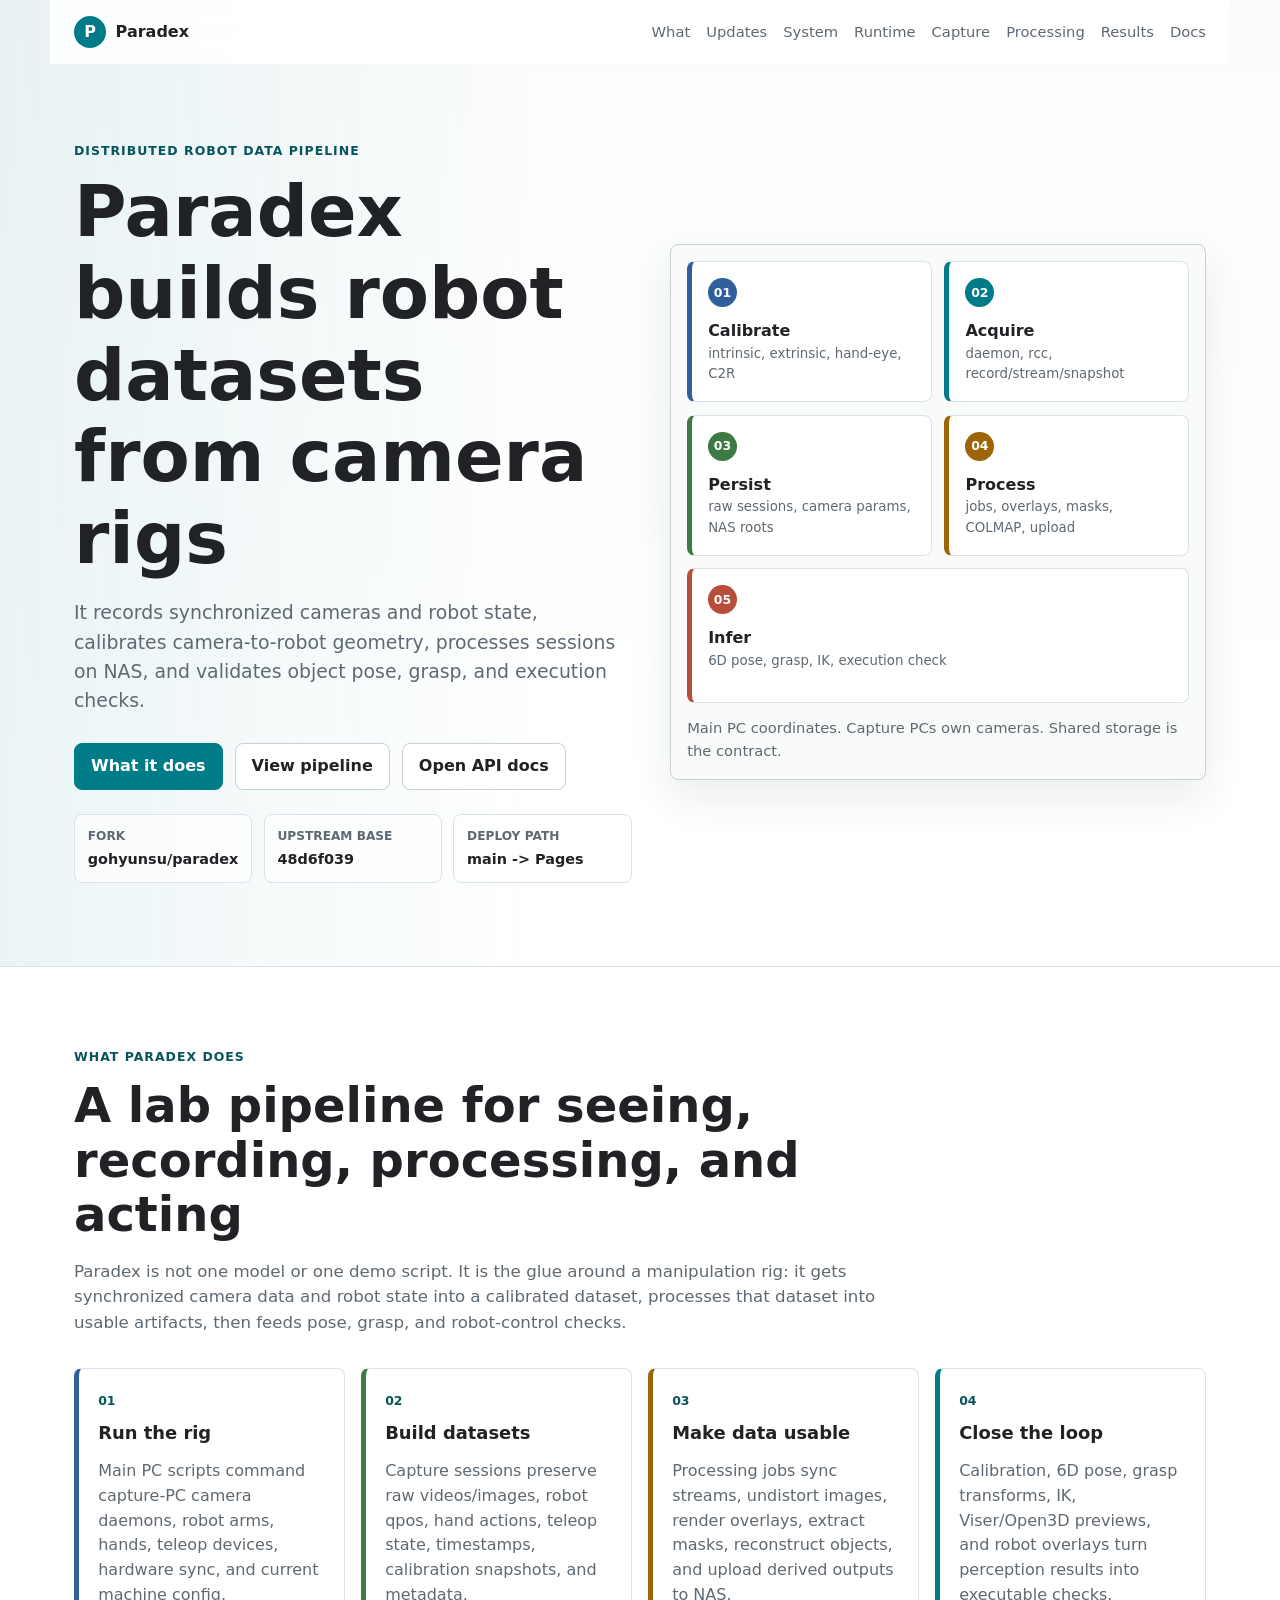
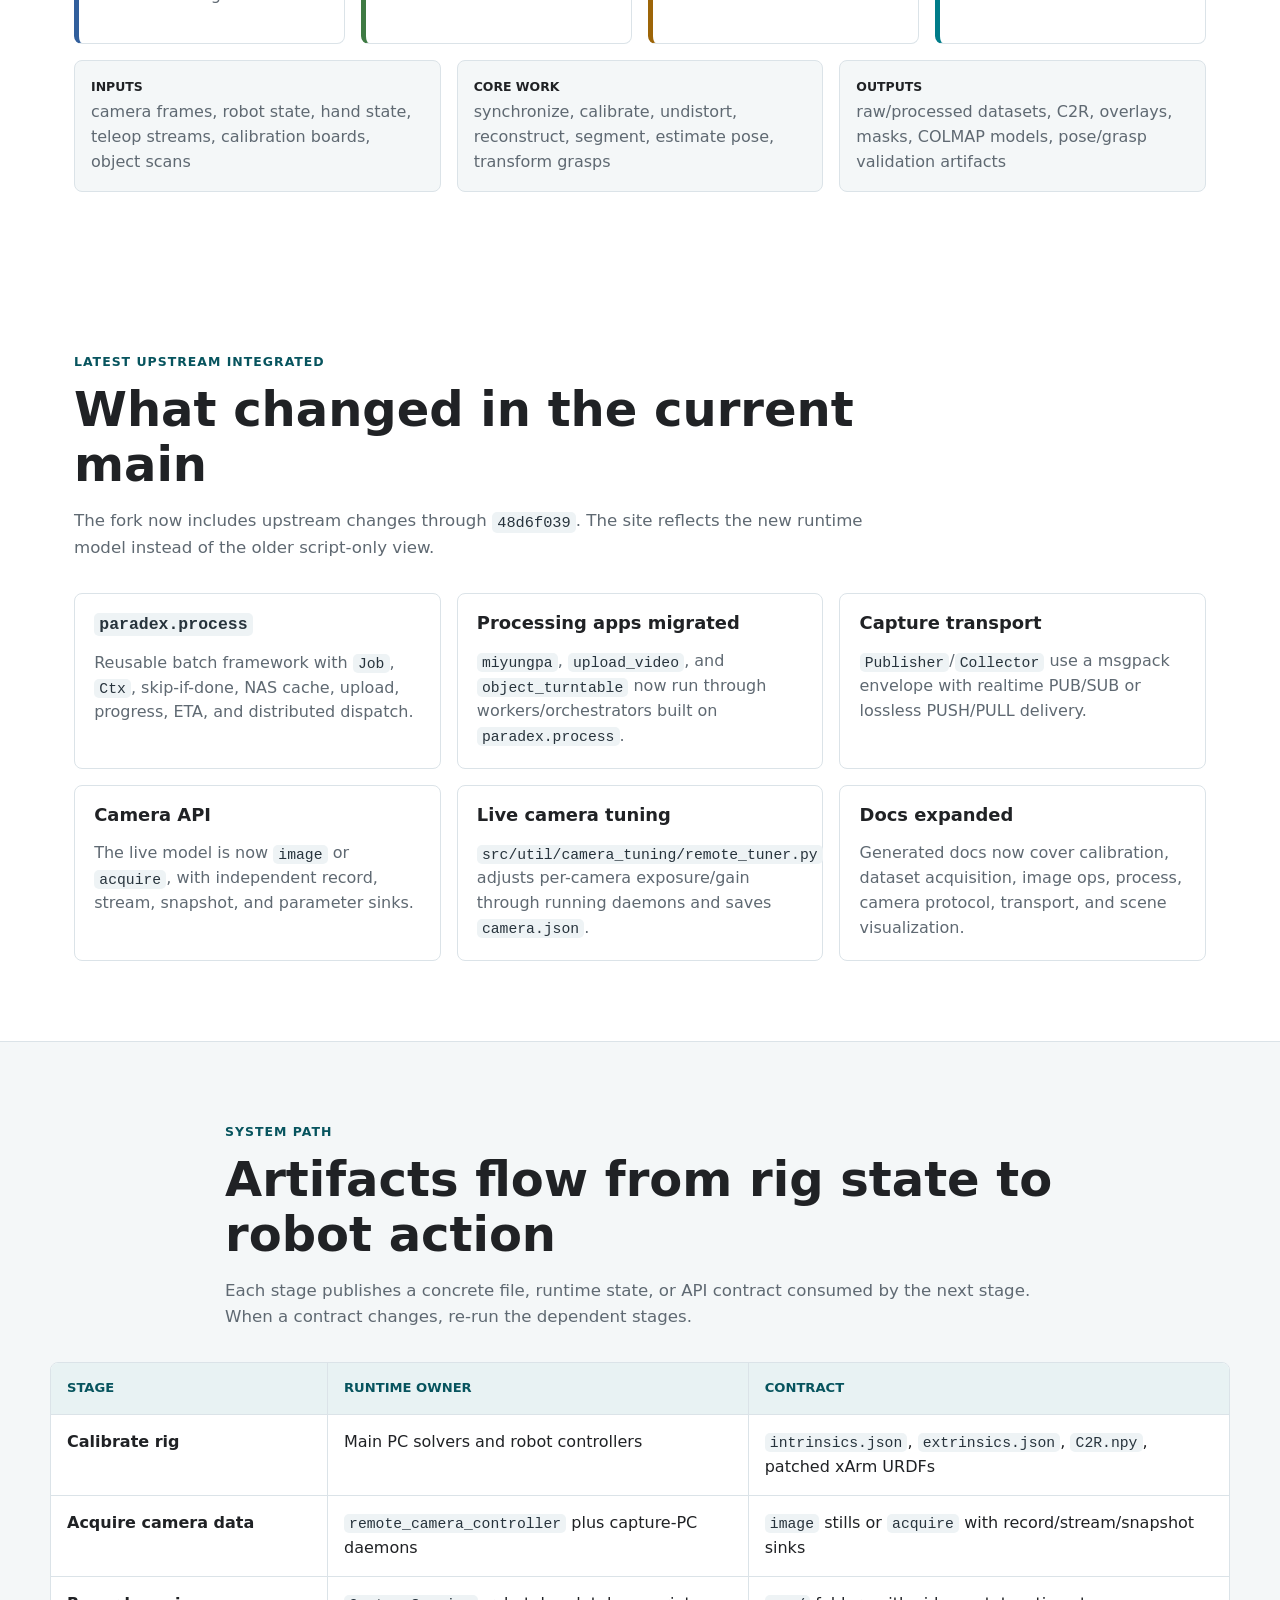
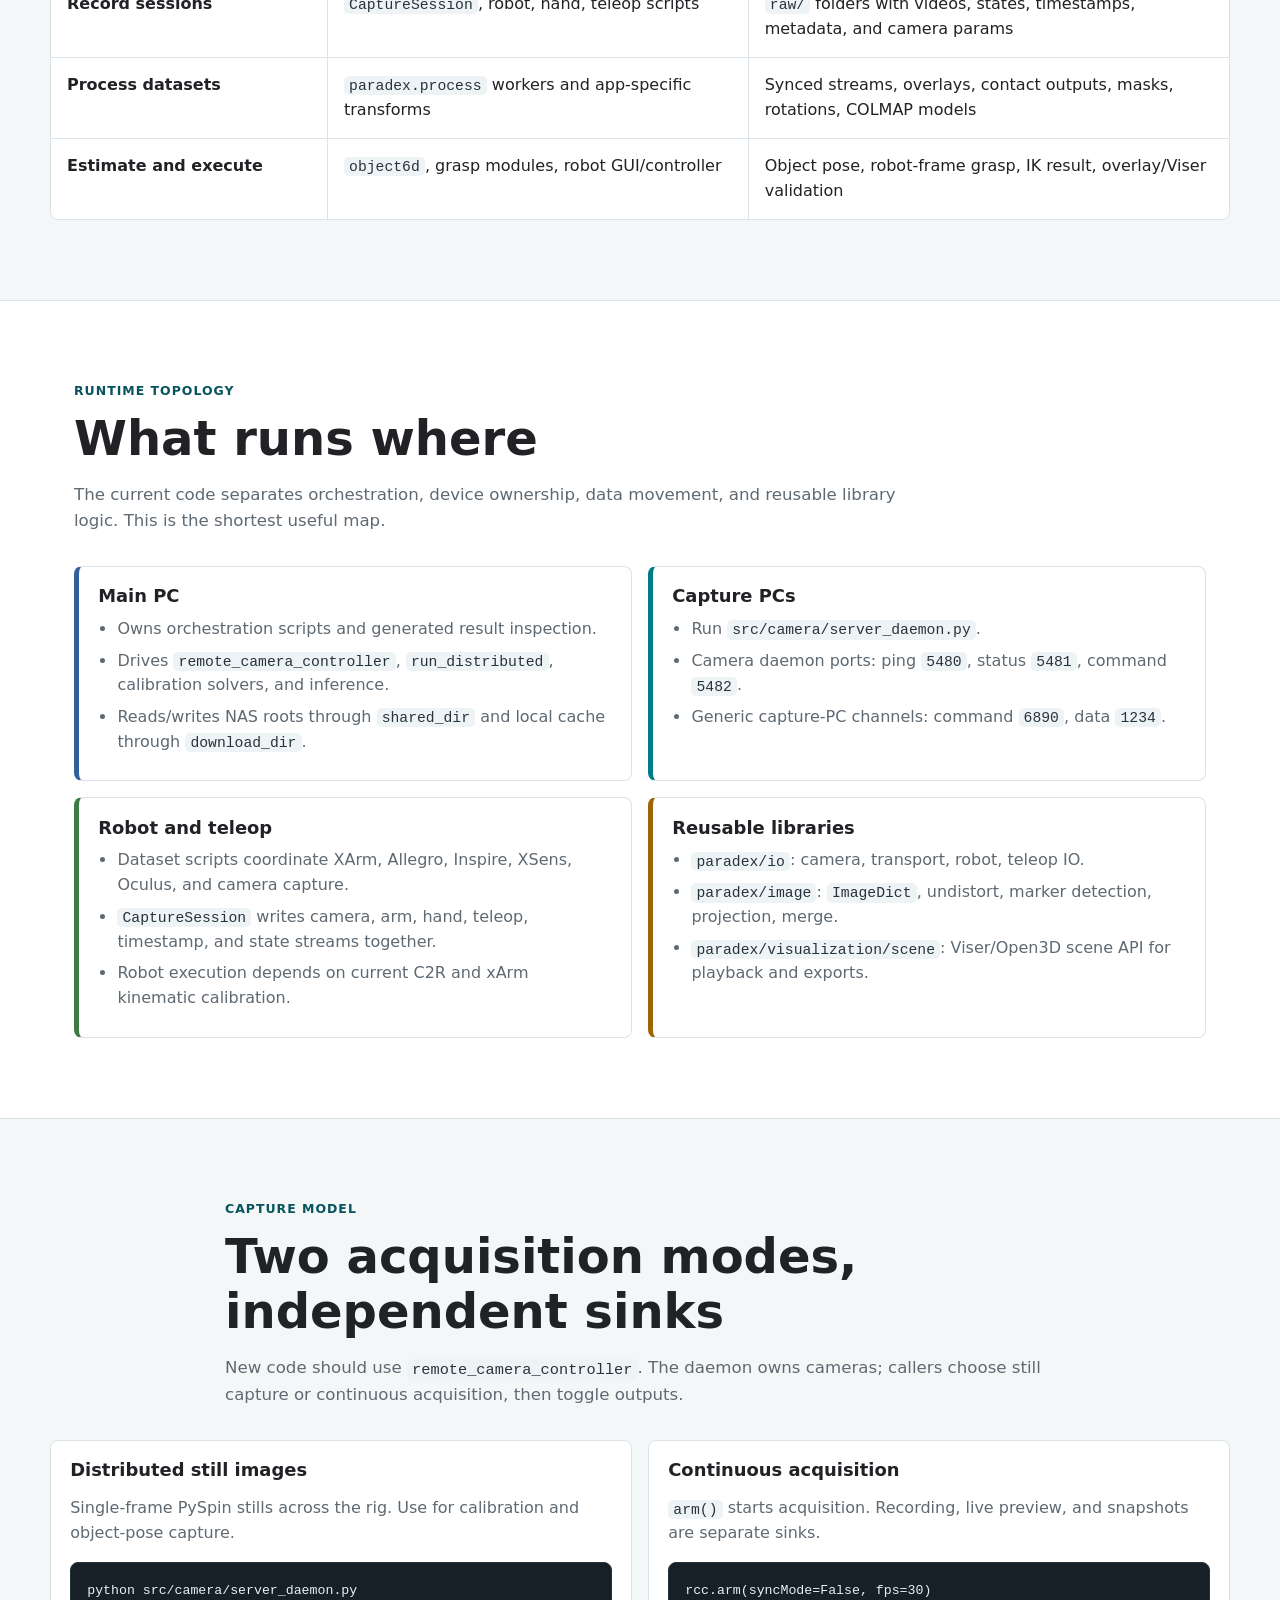
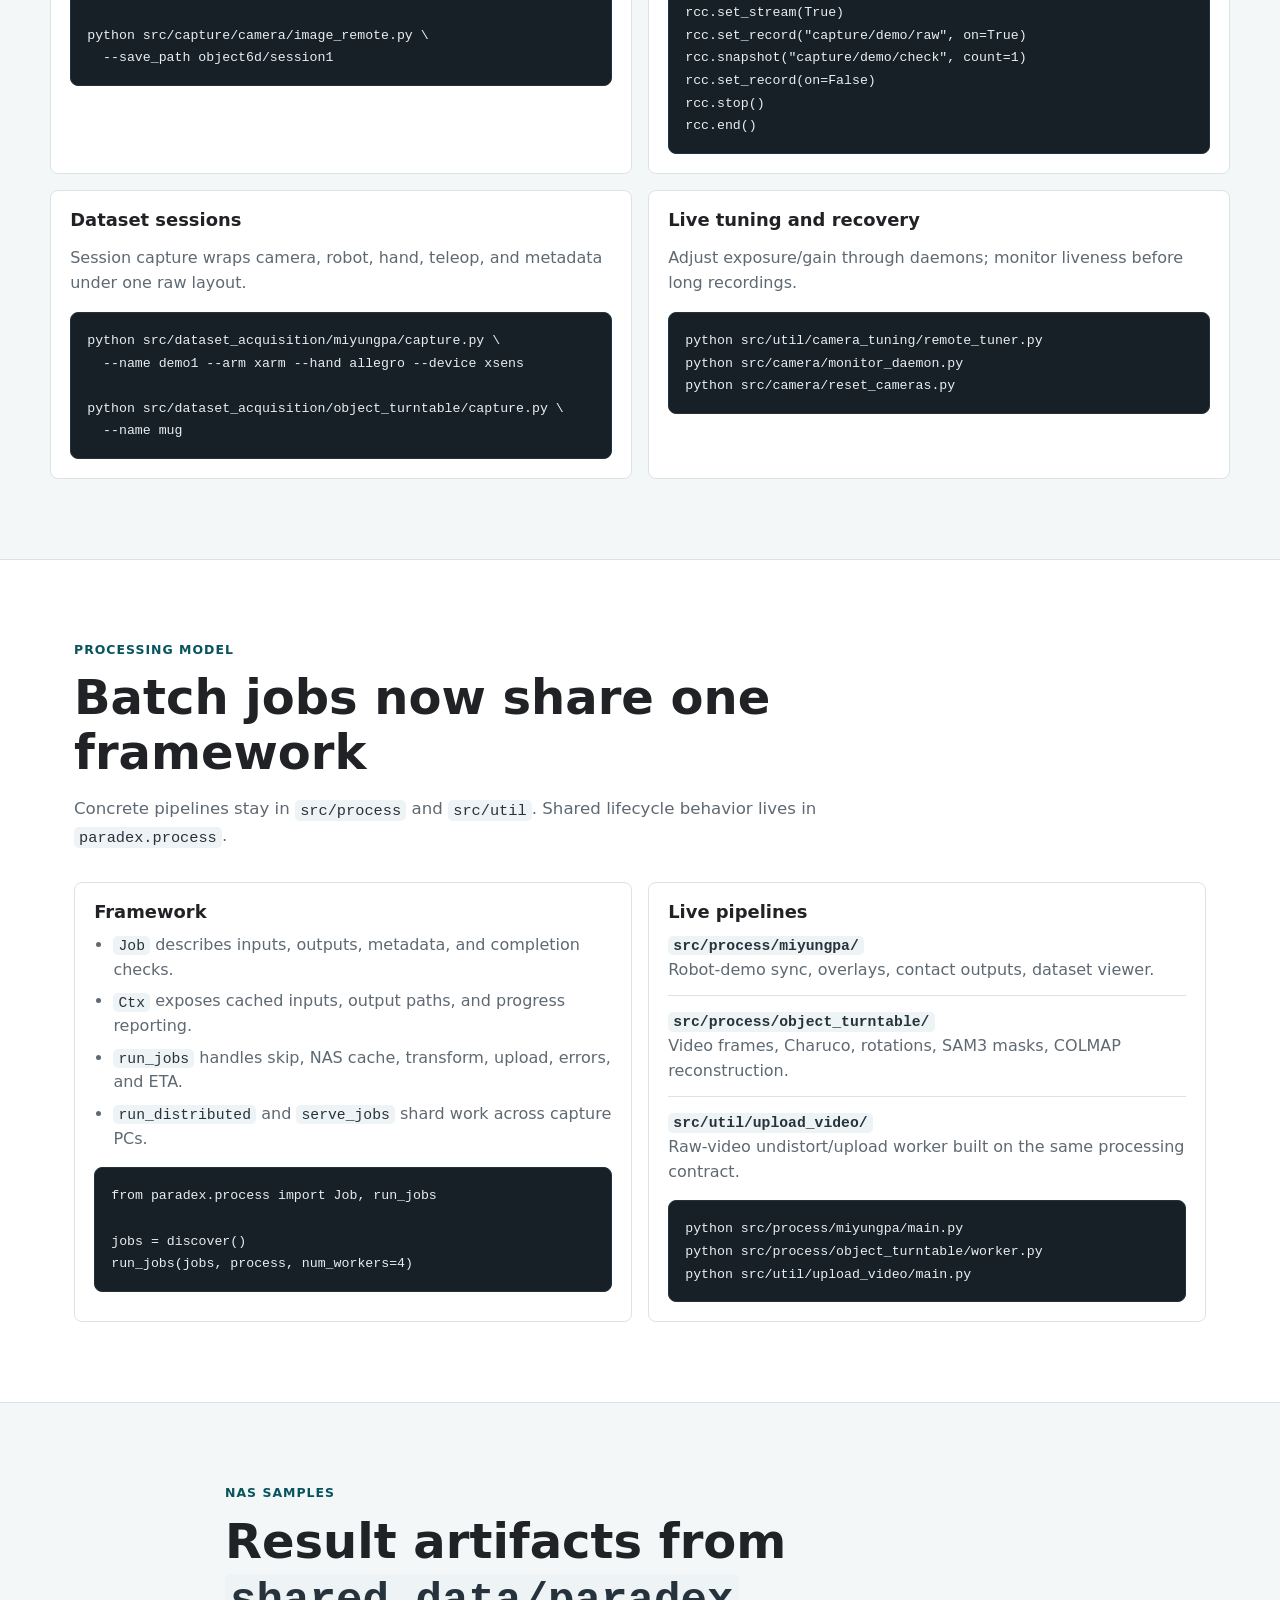
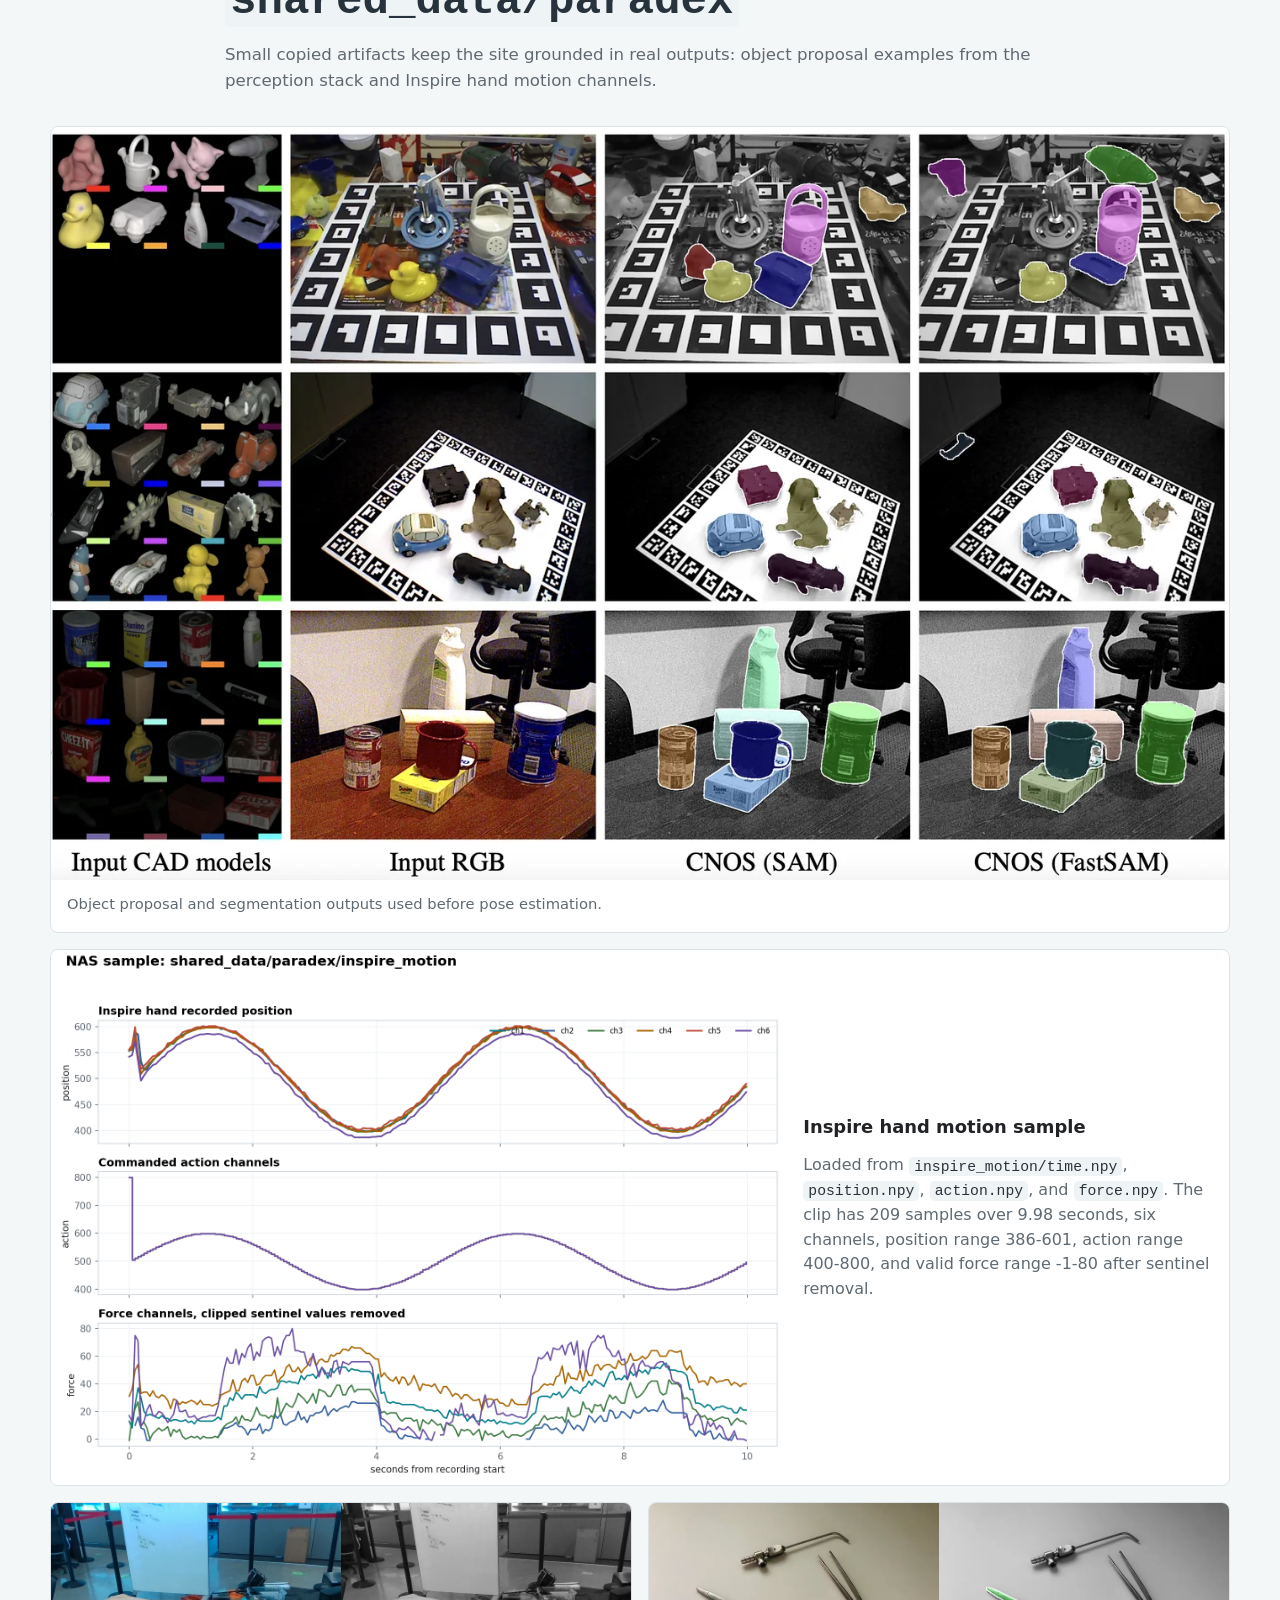
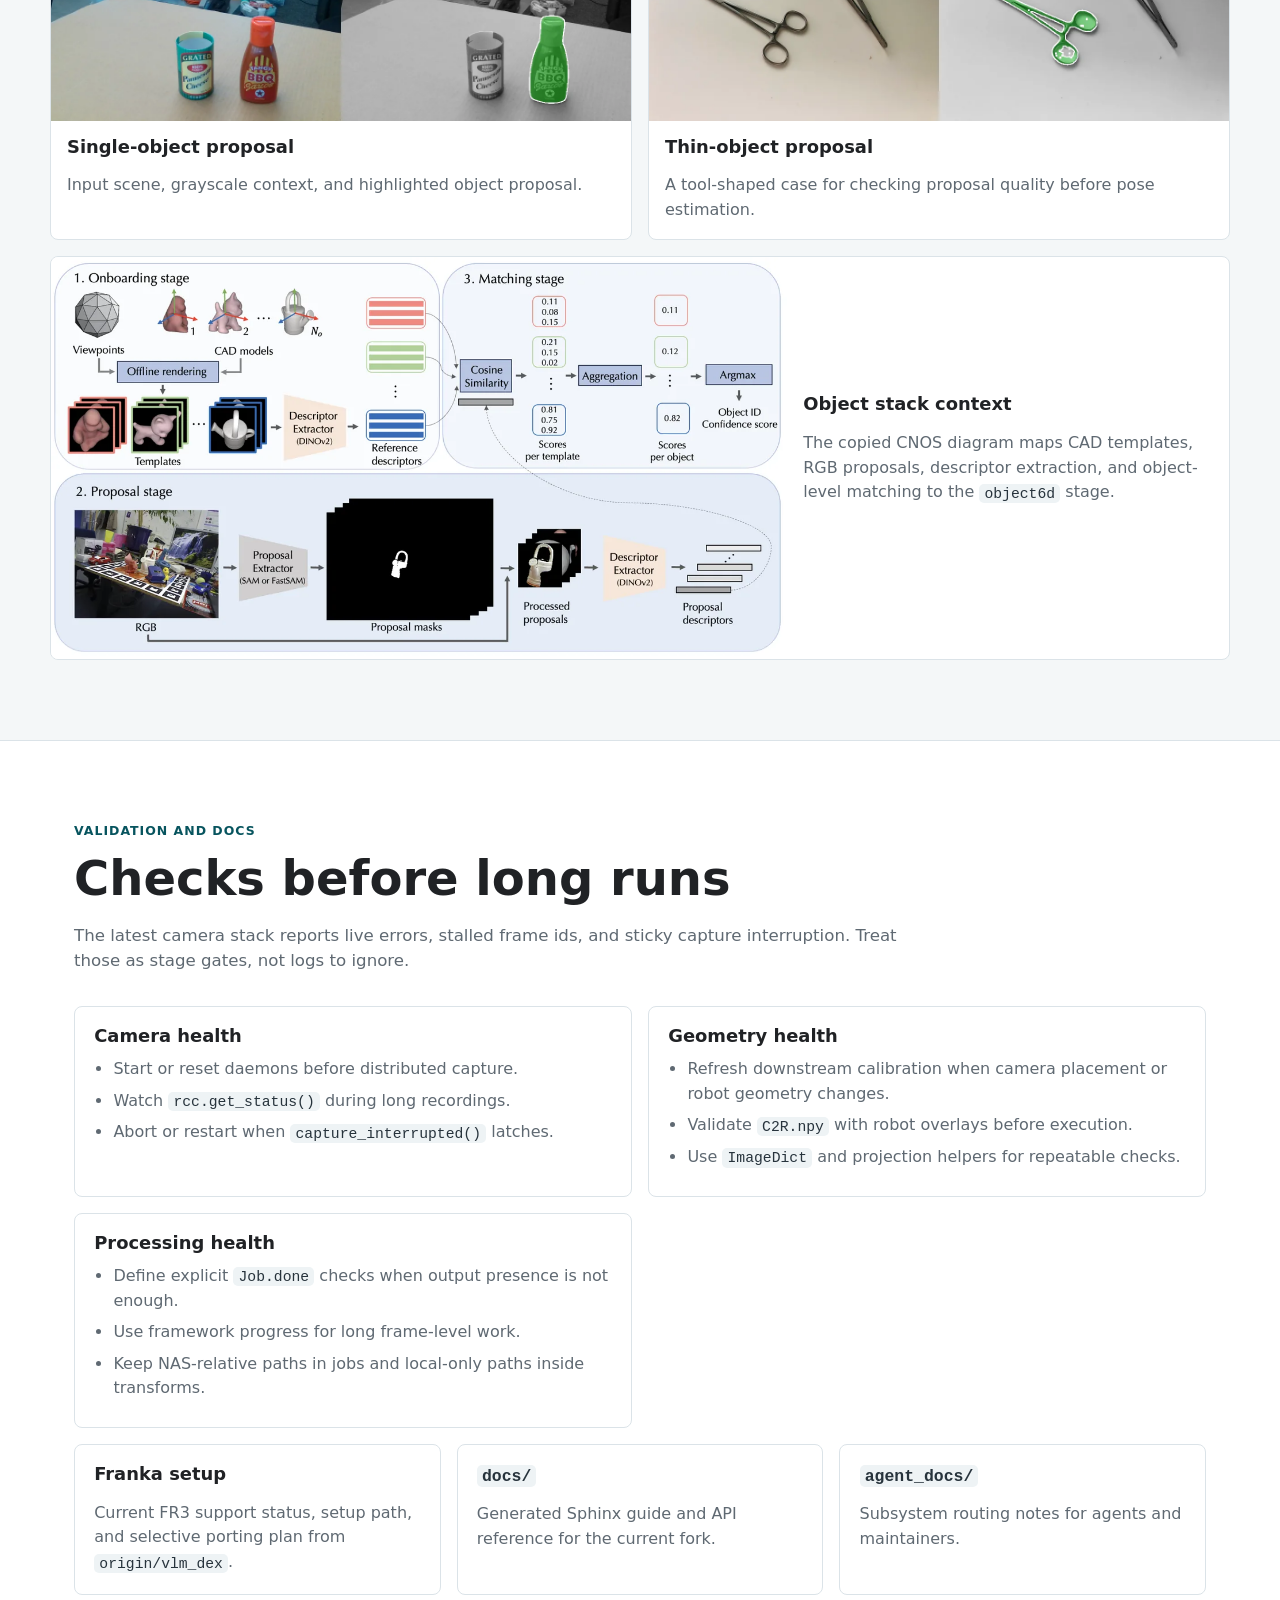
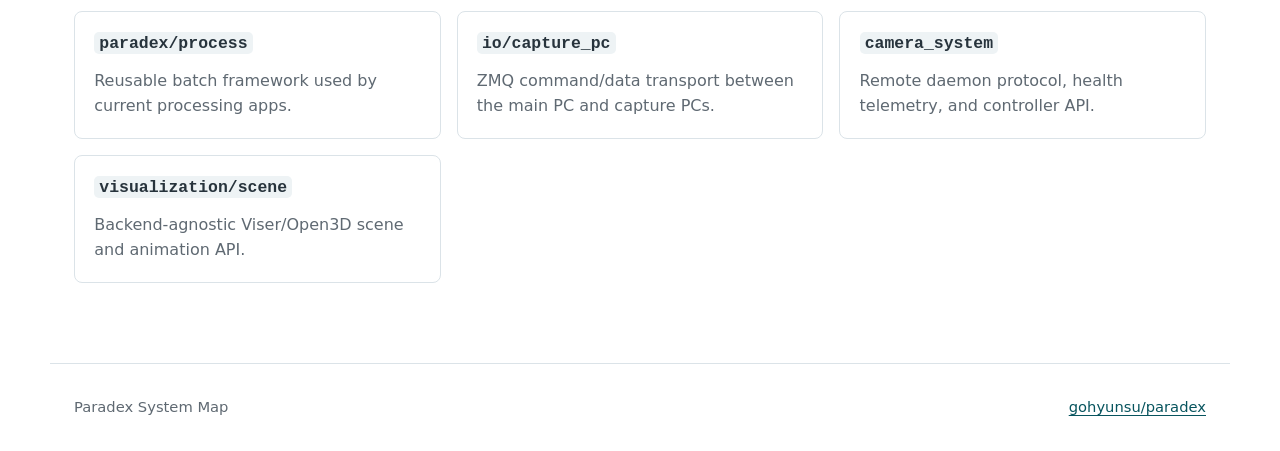
==== index.html @ 5aaf4fa3 "docs: clarify Paradex site purpose" ====
<!doctype html>
<html lang="en">
<head>
  <meta charset="utf-8" />
  <meta name="viewport" content="width=device-width, initial-scale=1" />
  <title>Paradex System Map</title>
  <meta name="description" content="Current system map for the Paradex distributed camera, dataset, processing, pose, grasp, and robot-control pipeline." />
  <link rel="stylesheet" href="assets/style.css" />
</head>
<body>
  <header class="site-header">
    <nav class="nav" aria-label="Primary navigation">
      <a class="brand" href="#top" aria-label="Paradex home">
        <span class="brand-mark" aria-hidden="true">P</span>
        <span>Paradex</span>
      </a>
      <div class="nav-links">
        <a href="#overview">What</a>
        <a href="#updates">Updates</a>
        <a href="#system">System</a>
        <a href="#runtime">Runtime</a>
        <a href="#capture">Capture</a>
        <a href="#processing">Processing</a>
        <a href="#results">Results</a>
        <a href="docs/index.html">Docs</a>
      </div>
    </nav>

    <section id="top" class="hero" aria-labelledby="hero-title">
      <div class="hero-copy">
        <p class="eyebrow">Distributed robot data pipeline</p>
        <h1 id="hero-title">Paradex builds robot datasets from camera rigs</h1>
        <p class="tagline">
          It records synchronized cameras and robot state, calibrates camera-to-robot
          geometry, processes sessions on NAS, and validates object pose, grasp, and
          execution checks.
        </p>
        <div class="hero-actions" aria-label="Primary actions">
          <a class="button primary" href="#overview">What it does</a>
          <a class="button" href="#system">View pipeline</a>
          <a class="button" href="docs/index.html">Open API docs</a>
        </div>
        <dl class="version-strip" aria-label="Repository state">
          <div>
            <dt>Fork</dt>
            <dd>gohyunsu/paradex</dd>
          </div>
          <div>
            <dt>Upstream base</dt>
            <dd>48d6f039</dd>
          </div>
          <div>
            <dt>Deploy path</dt>
            <dd>main -> Pages</dd>
          </div>
        </dl>
      </div>

      <figure class="system-board" aria-label="Paradex system flow diagram">
        <div class="board-track">
          <article class="node node-blue">
            <span>01</span>
            <strong>Calibrate</strong>
            <small>intrinsic, extrinsic, hand-eye, C2R</small>
          </article>
          <article class="node node-teal">
            <span>02</span>
            <strong>Acquire</strong>
            <small>daemon, rcc, record/stream/snapshot</small>
          </article>
          <article class="node node-green">
            <span>03</span>
            <strong>Persist</strong>
            <small>raw sessions, camera params, NAS roots</small>
          </article>
          <article class="node node-amber">
            <span>04</span>
            <strong>Process</strong>
            <small>jobs, overlays, masks, COLMAP, upload</small>
          </article>
          <article class="node node-coral">
            <span>05</span>
            <strong>Infer</strong>
            <small>6D pose, grasp, IK, execution check</small>
          </article>
        </div>
        <figcaption>
          Main PC coordinates. Capture PCs own cameras. Shared storage is the contract.
        </figcaption>
      </figure>
    </section>
  </header>

  <main>
    <section id="overview" class="section" aria-labelledby="overview-title">
      <div class="section-head">
        <p class="eyebrow">What Paradex does</p>
        <h2 id="overview-title">A lab pipeline for seeing, recording, processing, and acting</h2>
        <p>
          Paradex is not one model or one demo script. It is the glue around a
          manipulation rig: it gets synchronized camera data and robot state into a
          calibrated dataset, processes that dataset into usable artifacts, then feeds
          pose, grasp, and robot-control checks.
        </p>
      </div>

      <div class="purpose-grid">
        <article class="purpose-card accent-blue">
          <span class="purpose-index">01</span>
          <h3>Run the rig</h3>
          <p>Main PC scripts command capture-PC camera daemons, robot arms, hands, teleop devices, hardware sync, and current machine config.</p>
        </article>
        <article class="purpose-card accent-green">
          <span class="purpose-index">02</span>
          <h3>Build datasets</h3>
          <p>Capture sessions preserve raw videos/images, robot qpos, hand actions, teleop state, timestamps, calibration snapshots, and metadata.</p>
        </article>
        <article class="purpose-card accent-amber">
          <span class="purpose-index">03</span>
          <h3>Make data usable</h3>
          <p>Processing jobs sync streams, undistort images, render overlays, extract masks, reconstruct objects, and upload derived outputs to NAS.</p>
        </article>
        <article class="purpose-card accent-teal">
          <span class="purpose-index">04</span>
          <h3>Close the loop</h3>
          <p>Calibration, 6D pose, grasp transforms, IK, Viser/Open3D previews, and robot overlays turn perception results into executable checks.</p>
        </article>
      </div>

      <div class="io-strip" aria-label="Paradex input output summary">
        <div>
          <dt>Inputs</dt>
          <dd>camera frames, robot state, hand state, teleop streams, calibration boards, object scans</dd>
        </div>
        <div>
          <dt>Core work</dt>
          <dd>synchronize, calibrate, undistort, reconstruct, segment, estimate pose, transform grasps</dd>
        </div>
        <div>
          <dt>Outputs</dt>
          <dd>raw/processed datasets, C2R, overlays, masks, COLMAP models, pose/grasp validation artifacts</dd>
        </div>
      </div>
    </section>

    <section id="updates" class="section" aria-labelledby="updates-title">
      <div class="section-head">
        <p class="eyebrow">Latest upstream integrated</p>
        <h2 id="updates-title">What changed in the current main</h2>
        <p>
          The fork now includes upstream changes through <code>48d6f039</code>. The site
          reflects the new runtime model instead of the older script-only view.
        </p>
      </div>

      <div class="update-grid">
        <article class="update-card">
          <h3><code>paradex.process</code></h3>
          <p>Reusable batch framework with <code>Job</code>, <code>Ctx</code>, skip-if-done, NAS cache, upload, progress, ETA, and distributed dispatch.</p>
        </article>
        <article class="update-card">
          <h3>Processing apps migrated</h3>
          <p><code>miyungpa</code>, <code>upload_video</code>, and <code>object_turntable</code> now run through workers/orchestrators built on <code>paradex.process</code>.</p>
        </article>
        <article class="update-card">
          <h3>Capture transport</h3>
          <p><code>Publisher</code>/<code>Collector</code> use a msgpack envelope with realtime PUB/SUB or lossless PUSH/PULL delivery.</p>
        </article>
        <article class="update-card">
          <h3>Camera API</h3>
          <p>The live model is now <code>image</code> or <code>acquire</code>, with independent record, stream, snapshot, and parameter sinks.</p>
        </article>
        <article class="update-card">
          <h3>Live camera tuning</h3>
          <p><code>src/util/camera_tuning/remote_tuner.py</code> adjusts per-camera exposure/gain through running daemons and saves <code>camera.json</code>.</p>
        </article>
        <article class="update-card">
          <h3>Docs expanded</h3>
          <p>Generated docs now cover calibration, dataset acquisition, image ops, process, camera protocol, transport, and scene visualization.</p>
        </article>
      </div>
    </section>

    <section id="system" class="section section-tint" aria-labelledby="system-title">
      <div class="section-head">
        <p class="eyebrow">System path</p>
        <h2 id="system-title">Artifacts flow from rig state to robot action</h2>
        <p>
          Each stage publishes a concrete file, runtime state, or API contract consumed by
          the next stage. When a contract changes, re-run the dependent stages.
        </p>
      </div>

      <div class="flow-table" role="table" aria-label="Paradex system path">
        <div class="flow-row header" role="row">
          <div role="columnheader">Stage</div>
          <div role="columnheader">Runtime owner</div>
          <div role="columnheader">Contract</div>
        </div>
        <div class="flow-row" role="row">
          <div role="cell">Calibrate rig</div>
          <div role="cell">Main PC solvers and robot controllers</div>
          <div role="cell"><code>intrinsics.json</code>, <code>extrinsics.json</code>, <code>C2R.npy</code>, patched xArm URDFs</div>
        </div>
        <div class="flow-row" role="row">
          <div role="cell">Acquire camera data</div>
          <div role="cell"><code>remote_camera_controller</code> plus capture-PC daemons</div>
          <div role="cell"><code>image</code> stills or <code>acquire</code> with record/stream/snapshot sinks</div>
        </div>
        <div class="flow-row" role="row">
          <div role="cell">Record sessions</div>
          <div role="cell"><code>CaptureSession</code>, robot, hand, teleop scripts</div>
          <div role="cell"><code>raw/</code> folders with videos, states, timestamps, metadata, and camera params</div>
        </div>
        <div class="flow-row" role="row">
          <div role="cell">Process datasets</div>
          <div role="cell"><code>paradex.process</code> workers and app-specific transforms</div>
          <div role="cell">Synced streams, overlays, contact outputs, masks, rotations, COLMAP models</div>
        </div>
        <div class="flow-row" role="row">
          <div role="cell">Estimate and execute</div>
          <div role="cell"><code>object6d</code>, grasp modules, robot GUI/controller</div>
          <div role="cell">Object pose, robot-frame grasp, IK result, overlay/Viser validation</div>
        </div>
      </div>
    </section>

    <section id="runtime" class="section" aria-labelledby="runtime-title">
      <div class="section-head">
        <p class="eyebrow">Runtime topology</p>
        <h2 id="runtime-title">What runs where</h2>
        <p>
          The current code separates orchestration, device ownership, data movement, and
          reusable library logic. This is the shortest useful map.
        </p>
      </div>

      <div class="topology-grid">
        <article class="system-card accent-blue">
          <h3>Main PC</h3>
          <ul>
            <li>Owns orchestration scripts and generated result inspection.</li>
            <li>Drives <code>remote_camera_controller</code>, <code>run_distributed</code>, calibration solvers, and inference.</li>
            <li>Reads/writes NAS roots through <code>shared_dir</code> and local cache through <code>download_dir</code>.</li>
          </ul>
        </article>
        <article class="system-card accent-teal">
          <h3>Capture PCs</h3>
          <ul>
            <li>Run <code>src/camera/server_daemon.py</code>.</li>
            <li>Camera daemon ports: ping <code>5480</code>, status <code>5481</code>, command <code>5482</code>.</li>
            <li>Generic capture-PC channels: command <code>6890</code>, data <code>1234</code>.</li>
          </ul>
        </article>
        <article class="system-card accent-green">
          <h3>Robot and teleop</h3>
          <ul>
            <li>Dataset scripts coordinate XArm, Allegro, Inspire, XSens, Oculus, and camera capture.</li>
            <li><code>CaptureSession</code> writes camera, arm, hand, teleop, timestamp, and state streams together.</li>
            <li>Robot execution depends on current C2R and xArm kinematic calibration.</li>
          </ul>
        </article>
        <article class="system-card accent-amber">
          <h3>Reusable libraries</h3>
          <ul>
            <li><code>paradex/io</code>: camera, transport, robot, teleop IO.</li>
            <li><code>paradex/image</code>: <code>ImageDict</code>, undistort, marker detection, projection, merge.</li>
            <li><code>paradex/visualization/scene</code>: Viser/Open3D scene API for playback and exports.</li>
          </ul>
        </article>
      </div>
    </section>

    <section id="capture" class="section section-tint" aria-labelledby="capture-title">
      <div class="section-head">
        <p class="eyebrow">Capture model</p>
        <h2 id="capture-title">Two acquisition modes, independent sinks</h2>
        <p>
          New code should use <code>remote_camera_controller</code>. The daemon owns cameras;
          callers choose still capture or continuous acquisition, then toggle outputs.
        </p>
      </div>

      <div class="mode-grid">
        <article class="mode-card">
          <h3>Distributed still images</h3>
          <p>Single-frame PySpin stills across the rig. Use for calibration and object-pose capture.</p>
          <pre><code>python src/camera/server_daemon.py

python src/capture/camera/image_remote.py \
  --save_path object6d/session1</code></pre>
        </article>

        <article class="mode-card">
          <h3>Continuous acquisition</h3>
          <p><code>arm()</code> starts acquisition. Recording, live preview, and snapshots are separate sinks.</p>
          <pre><code>rcc.arm(syncMode=False, fps=30)
rcc.set_stream(True)
rcc.set_record("capture/demo/raw", on=True)
rcc.snapshot("capture/demo/check", count=1)
rcc.set_record(on=False)
rcc.stop()
rcc.end()</code></pre>
        </article>

        <article class="mode-card">
          <h3>Dataset sessions</h3>
          <p>Session capture wraps camera, robot, hand, teleop, and metadata under one raw layout.</p>
          <pre><code>python src/dataset_acquisition/miyungpa/capture.py \
  --name demo1 --arm xarm --hand allegro --device xsens

python src/dataset_acquisition/object_turntable/capture.py \
  --name mug</code></pre>
        </article>

        <article class="mode-card">
          <h3>Live tuning and recovery</h3>
          <p>Adjust exposure/gain through daemons; monitor liveness before long recordings.</p>
          <pre><code>python src/util/camera_tuning/remote_tuner.py
python src/camera/monitor_daemon.py
python src/camera/reset_cameras.py</code></pre>
        </article>
      </div>
    </section>

    <section id="processing" class="section" aria-labelledby="processing-title">
      <div class="section-head">
        <p class="eyebrow">Processing model</p>
        <h2 id="processing-title">Batch jobs now share one framework</h2>
        <p>
          Concrete pipelines stay in <code>src/process</code> and <code>src/util</code>.
          Shared lifecycle behavior lives in <code>paradex.process</code>.
        </p>
      </div>

      <div class="process-lanes">
        <article class="lane">
          <h3>Framework</h3>
          <ul class="dense-list">
            <li><code>Job</code> describes inputs, outputs, metadata, and completion checks.</li>
            <li><code>Ctx</code> exposes cached inputs, output paths, and progress reporting.</li>
            <li><code>run_jobs</code> handles skip, NAS cache, transform, upload, errors, and ETA.</li>
            <li><code>run_distributed</code> and <code>serve_jobs</code> shard work across capture PCs.</li>
          </ul>
          <pre><code>from paradex.process import Job, run_jobs

jobs = discover()
run_jobs(jobs, process, num_workers=4)</code></pre>
        </article>

        <article class="lane">
          <h3>Live pipelines</h3>
          <div class="pipeline-list">
            <div>
              <strong><code>src/process/miyungpa/</code></strong>
              <span>Robot-demo sync, overlays, contact outputs, dataset viewer.</span>
            </div>
            <div>
              <strong><code>src/process/object_turntable/</code></strong>
              <span>Video frames, Charuco, rotations, SAM3 masks, COLMAP reconstruction.</span>
            </div>
            <div>
              <strong><code>src/util/upload_video/</code></strong>
              <span>Raw-video undistort/upload worker built on the same processing contract.</span>
            </div>
          </div>
          <pre><code>python src/process/miyungpa/main.py
python src/process/object_turntable/worker.py
python src/util/upload_video/main.py</code></pre>
        </article>
      </div>
    </section>

    <section id="results" class="section section-tint" aria-labelledby="results-title">
      <div class="section-head">
        <p class="eyebrow">NAS samples</p>
        <h2 id="results-title">Result artifacts from <code>shared_data/paradex</code></h2>
        <p>
          Small copied artifacts keep the site grounded in real outputs: object proposal
          examples from the perception stack and Inspire hand motion channels.
        </p>
      </div>

      <div class="result-hero">
        <figure>
          <img src="assets/results/cnos-qualitative.webp" alt="CNOS qualitative object segmentation examples with CAD inputs, RGB images, and SAM/FastSAM overlays." loading="lazy" />
          <figcaption>Object proposal and segmentation outputs used before pose estimation.</figcaption>
        </figure>
      </div>

      <div class="result-grid">
        <article class="result-card wide">
          <img src="assets/results/inspire-motion-summary.png" alt="Three time-series plots showing Inspire hand position, commanded action, and force channels." loading="lazy" />
          <div>
            <h3>Inspire hand motion sample</h3>
            <p>
              Loaded from <code>inspire_motion/time.npy</code>, <code>position.npy</code>,
              <code>action.npy</code>, and <code>force.npy</code>. The clip has 209 samples
              over 9.98 seconds, six channels, position range 386-601, action range
              400-800, and valid force range -1-80 after sentinel removal.
            </p>
          </div>
        </article>

        <article class="result-card">
          <img src="assets/results/cnos-bbq-result.webp" alt="RGB image and segmentation result highlighting a BBQ sauce bottle." loading="lazy" />
          <h3>Single-object proposal</h3>
          <p>Input scene, grayscale context, and highlighted object proposal.</p>
        </article>

        <article class="result-card">
          <img src="assets/results/cnos-tools-result.webp" alt="RGB image and segmentation result highlighting surgical scissors." loading="lazy" />
          <h3>Thin-object proposal</h3>
          <p>A tool-shaped case for checking proposal quality before pose estimation.</p>
        </article>

        <article class="result-card wide">
          <img src="assets/results/cnos-framework.webp" alt="CNOS framework diagram showing onboarding, proposal, and matching stages." loading="lazy" />
          <div>
            <h3>Object stack context</h3>
            <p>
              The copied CNOS diagram maps CAD templates, RGB proposals, descriptor
              extraction, and object-level matching to the <code>object6d</code> stage.
            </p>
          </div>
        </article>
      </div>
    </section>

    <section id="validation" class="section" aria-labelledby="validation-title">
      <div class="section-head">
        <p class="eyebrow">Validation and docs</p>
        <h2 id="validation-title">Checks before long runs</h2>
        <p>
          The latest camera stack reports live errors, stalled frame ids, and sticky
          capture interruption. Treat those as stage gates, not logs to ignore.
        </p>
      </div>

      <div class="ops-grid">
        <article>
          <h3>Camera health</h3>
          <ul>
            <li>Start or reset daemons before distributed capture.</li>
            <li>Watch <code>rcc.get_status()</code> during long recordings.</li>
            <li>Abort or restart when <code>capture_interrupted()</code> latches.</li>
          </ul>
        </article>
        <article>
          <h3>Geometry health</h3>
          <ul>
            <li>Refresh downstream calibration when camera placement or robot geometry changes.</li>
            <li>Validate <code>C2R.npy</code> with robot overlays before execution.</li>
            <li>Use <code>ImageDict</code> and projection helpers for repeatable checks.</li>
          </ul>
        </article>
        <article>
          <h3>Processing health</h3>
          <ul>
            <li>Define explicit <code>Job.done</code> checks when output presence is not enough.</li>
            <li>Use framework progress for long frame-level work.</li>
            <li>Keep NAS-relative paths in jobs and local-only paths inside transforms.</li>
          </ul>
        </article>
      </div>

      <div class="repo-grid">
        <a class="link-card" href="docs/franka_setup.html">
          <h3>Franka setup</h3>
          <p>Current FR3 support status, setup path, and selective porting plan from <code>origin/vlm_dex</code>.</p>
        </a>
        <a class="link-card" href="docs/index.html">
          <h3><code>docs/</code></h3>
          <p>Generated Sphinx guide and API reference for the current fork.</p>
        </a>
        <a class="link-card" href="https://github.com/gohyunsu/paradex/blob/main/agent_docs/README.md">
          <h3><code>agent_docs/</code></h3>
          <p>Subsystem routing notes for agents and maintainers.</p>
        </a>
        <a class="link-card" href="https://github.com/gohyunsu/paradex/blob/main/paradex/process">
          <h3><code>paradex/process</code></h3>
          <p>Reusable batch framework used by current processing apps.</p>
        </a>
        <a class="link-card" href="https://github.com/gohyunsu/paradex/blob/main/paradex/io/capture_pc">
          <h3><code>io/capture_pc</code></h3>
          <p>ZMQ command/data transport between the main PC and capture PCs.</p>
        </a>
        <a class="link-card" href="https://github.com/gohyunsu/paradex/blob/main/paradex/io/camera_system">
          <h3><code>camera_system</code></h3>
          <p>Remote daemon protocol, health telemetry, and controller API.</p>
        </a>
        <a class="link-card" href="https://github.com/gohyunsu/paradex/blob/main/paradex/visualization/scene">
          <h3><code>visualization/scene</code></h3>
          <p>Backend-agnostic Viser/Open3D scene and animation API.</p>
        </a>
      </div>
    </section>
  </main>

  <footer class="footer">
    <span>Paradex System Map</span>
    <span><a href="https://github.com/gohyunsu/paradex">gohyunsu/paradex</a></span>
  </footer>
</body>
</html>
---- assets/style.css ----
:root {
  --ink: #202225;
  --muted: #5f6972;
  --paper: #ffffff;
  --soft: #f4f7f8;
  --line: #dbe3e8;
  --line-strong: #c5d0d7;
  --teal: #007c89;
  --teal-dark: #07545e;
  --blue: #315f9c;
  --green: #3e7a43;
  --amber: #9d6508;
  --coral: #b84d3b;
  --code: #eef3f5;
  --shadow: 0 18px 42px rgba(31, 42, 55, 0.09);
  --maxw: 1180px;
  --radius: 8px;
}

* {
  box-sizing: border-box;
}

html {
  scroll-behavior: smooth;
}

body {
  margin: 0;
  color: var(--ink);
  background: var(--paper);
  font-family: Inter, ui-sans-serif, system-ui, -apple-system, BlinkMacSystemFont, "Segoe UI", sans-serif;
  line-height: 1.55;
  overflow-x: hidden;
}

a {
  color: var(--teal-dark);
  text-decoration-thickness: 1px;
  text-underline-offset: 3px;
}

code,
pre {
  font-family: "SFMono-Regular", Consolas, "Liberation Mono", Menlo, monospace;
}

code {
  padding: 0.1rem 0.32rem;
  border-radius: 5px;
  background: var(--code);
  color: #27333c;
  font-size: 0.92em;
}

pre {
  margin: 0;
  overflow-x: auto;
  border: 1px solid #24323b;
  border-radius: var(--radius);
  background: #172026;
  color: #e8eef3;
  padding: 1rem;
  font-size: 0.9rem;
}

pre code {
  padding: 0;
  color: inherit;
  background: transparent;
}

.site-header {
  border-bottom: 1px solid var(--line);
  background:
    linear-gradient(90deg, rgba(0, 124, 137, 0.08), transparent 42%),
    linear-gradient(180deg, #fbfcfc 0%, #ffffff 82%);
}

.nav {
  position: sticky;
  top: 0;
  z-index: 10;
  display: flex;
  align-items: center;
  justify-content: space-between;
  gap: 1rem;
  width: 100%;
  max-width: var(--maxw);
  margin: 0 auto;
  padding: 1rem 1.5rem;
  background: rgba(255, 255, 255, 0.9);
  backdrop-filter: blur(14px);
}

.brand {
  display: inline-flex;
  align-items: center;
  gap: 0.6rem;
  color: var(--ink);
  font-weight: 760;
  text-decoration: none;
}

.brand-mark {
  display: inline-grid;
  width: 2rem;
  height: 2rem;
  place-items: center;
  border-radius: 50%;
  background: var(--teal);
  color: #ffffff;
}

.nav-links {
  display: flex;
  align-items: center;
  gap: 1rem;
  flex-wrap: wrap;
}

.nav-links a {
  color: var(--muted);
  font-size: 0.92rem;
  text-decoration: none;
}

.nav-links a:hover {
  color: var(--teal-dark);
}

.hero {
  display: grid;
  grid-template-columns: minmax(0, 1.02fr) minmax(360px, 0.98fr);
  gap: 2.4rem;
  align-items: center;
  width: 100%;
  max-width: var(--maxw);
  margin: 0 auto;
  padding: 4.8rem 1.5rem 5.2rem;
}

.hero-copy {
  min-width: 0;
  width: 100%;
  max-width: 720px;
}

.eyebrow {
  margin: 0 0 0.7rem;
  color: var(--teal-dark);
  font-size: 0.78rem;
  font-weight: 820;
  letter-spacing: 0.08em;
  text-transform: uppercase;
}

h1,
h2,
h3 {
  line-height: 1.14;
  letter-spacing: 0;
}

h1 {
  margin: 0;
  max-width: 100%;
  font-size: clamp(3rem, 5.6vw, 4.9rem);
  overflow-wrap: anywhere;
}

h2 {
  margin: 0;
  font-size: clamp(2rem, 4vw, 3rem);
}

h3 {
  margin: 0 0 0.65rem;
  font-size: 1.12rem;
}

.tagline {
  margin: 1.15rem 0 1.7rem;
  color: var(--muted);
  max-width: 670px;
  font-size: clamp(1rem, 2vw, 1.18rem);
  overflow-wrap: break-word;
}

.hero-actions {
  display: flex;
  flex-wrap: wrap;
  gap: 0.75rem;
  margin-bottom: 1.5rem;
}

.button {
  display: inline-flex;
  align-items: center;
  min-height: 2.75rem;
  padding: 0.65rem 1rem;
  border: 1px solid var(--line-strong);
  border-radius: var(--radius);
  color: var(--ink);
  background: var(--paper);
  font-weight: 720;
  text-decoration: none;
}

.button.primary {
  border-color: var(--teal);
  background: var(--teal);
  color: #ffffff;
}

.button.quiet {
  color: var(--teal-dark);
  background: transparent;
}

.button:hover {
  border-color: var(--teal-dark);
}

.version-strip {
  display: grid;
  grid-template-columns: repeat(3, minmax(0, 1fr));
  gap: 0.7rem;
  margin: 0;
}

.version-strip div {
  border: 1px solid var(--line);
  border-radius: var(--radius);
  background: rgba(255, 255, 255, 0.76);
  padding: 0.72rem 0.8rem;
}

.version-strip dt {
  color: var(--muted);
  font-size: 0.76rem;
  font-weight: 780;
  text-transform: uppercase;
}

.version-strip dd {
  margin: 0.18rem 0 0;
  font-size: 0.9rem;
  font-weight: 720;
  overflow-wrap: anywhere;
}

.system-board {
  min-width: 0;
  margin: 0;
  border: 1px solid var(--line-strong);
  border-radius: var(--radius);
  background: #f9fbfb;
  box-shadow: var(--shadow);
  padding: 1rem;
}

.board-track {
  display: grid;
  grid-template-columns: repeat(2, minmax(0, 1fr));
  gap: 0.8rem;
}

.node {
  min-height: 8.4rem;
  border: 1px solid var(--line);
  border-left: 5px solid var(--teal);
  border-radius: var(--radius);
  background: var(--paper);
  padding: 1rem;
}

.node:last-child {
  grid-column: 1 / -1;
}

.node span {
  display: inline-grid;
  width: 1.8rem;
  height: 1.8rem;
  place-items: center;
  margin-bottom: 0.75rem;
  border-radius: 50%;
  color: #ffffff;
  background: var(--teal);
  font-size: 0.78rem;
  font-weight: 820;
}

.node strong,
.node small {
  display: block;
}

.node small,
.system-board figcaption {
  color: var(--muted);
}

.system-board figcaption {
  margin-top: 0.9rem;
  font-size: 0.92rem;
}

.node-blue { border-left-color: var(--blue); }
.node-teal { border-left-color: var(--teal); }
.node-green { border-left-color: var(--green); }
.node-amber { border-left-color: var(--amber); }
.node-coral { border-left-color: var(--coral); }

.node-blue span { background: var(--blue); }
.node-teal span { background: var(--teal); }
.node-green span { background: var(--green); }
.node-amber span { background: var(--amber); }
.node-coral span { background: var(--coral); }

.section {
  width: 100%;
  max-width: var(--maxw);
  margin: 0 auto;
  padding: 5rem 1.5rem;
}

.section-tint {
  max-width: none;
  background: var(--soft);
  border-top: 1px solid var(--line);
  border-bottom: 1px solid var(--line);
}

.section-tint > * {
  max-width: var(--maxw);
  margin-left: auto;
  margin-right: auto;
}

.section-head {
  max-width: 830px;
  margin-bottom: 2rem;
}

.section-head p:last-child {
  margin-bottom: 0;
  color: var(--muted);
  font-size: 1.04rem;
}

.purpose-grid,
.update-grid,
.topology-grid,
.mode-grid,
.ops-grid,
.repo-grid {
  display: grid;
  gap: 1rem;
}

.purpose-grid {
  grid-template-columns: repeat(4, minmax(0, 1fr));
  margin-bottom: 1rem;
}

.update-grid {
  grid-template-columns: repeat(3, minmax(0, 1fr));
}

.topology-grid,
.mode-grid,
.ops-grid {
  grid-template-columns: repeat(2, minmax(0, 1fr));
}

.repo-grid {
  grid-template-columns: repeat(3, minmax(0, 1fr));
  margin-top: 1rem;
}

.purpose-card,
.update-card,
.system-card,
.mode-card,
.lane,
.result-card,
.ops-grid article,
.link-card {
  min-width: 0;
  border: 1px solid var(--line);
  border-radius: var(--radius);
  background: var(--paper);
}

.purpose-card,
.update-card,
.system-card,
.mode-card,
.ops-grid article,
.link-card,
.lane {
  padding: 1.2rem;
}

.purpose-card p,
.update-card p,
.system-card li,
.mode-card p,
.lane li,
.lane p,
.result-card p,
.ops-grid li,
.link-card p,
.pipeline-list span {
  color: var(--muted);
}

.update-card p,
.link-card p {
  margin-bottom: 0;
}

.purpose-card {
  border-left-width: 5px;
}

.purpose-index {
  display: inline-block;
  margin-bottom: 0.75rem;
  color: var(--teal-dark);
  font-size: 0.78rem;
  font-weight: 820;
}

.system-card {
  border-left-width: 5px;
}

.accent-blue { border-left-color: var(--blue); }
.accent-teal { border-left-color: var(--teal); }
.accent-green { border-left-color: var(--green); }
.accent-amber { border-left-color: var(--amber); }

.io-strip {
  display: grid;
  grid-template-columns: repeat(3, minmax(0, 1fr));
  gap: 1rem;
  margin-top: 1rem;
}

.io-strip div {
  min-width: 0;
  border: 1px solid var(--line);
  border-radius: var(--radius);
  background: var(--soft);
  padding: 1rem;
}

.io-strip dt {
  color: var(--ink);
  font-size: 0.78rem;
  font-weight: 820;
  text-transform: uppercase;
}

.io-strip dd {
  margin: 0.25rem 0 0;
  color: var(--muted);
}

.system-card ul,
.ops-grid ul,
.dense-list {
  margin: 0;
  padding-left: 1.2rem;
}

.system-card li,
.ops-grid li,
.dense-list li {
  margin: 0.42rem 0;
}

.flow-table {
  border: 1px solid var(--line);
  border-radius: var(--radius);
  overflow: hidden;
  background: var(--paper);
}

.flow-row {
  display: grid;
  grid-template-columns: 0.82fr 1.25fr 1.43fr;
  border-top: 1px solid var(--line);
}

.flow-row:first-child {
  border-top: 0;
}

.flow-row > div {
  padding: 0.95rem 1rem;
  border-left: 1px solid var(--line);
}

.flow-row > div:first-child {
  border-left: 0;
  font-weight: 760;
}

.flow-row.header {
  background: #e8f2f3;
  color: var(--teal-dark);
  font-size: 0.82rem;
  font-weight: 820;
  text-transform: uppercase;
}

.mode-card pre,
.lane pre {
  margin-top: 1rem;
}

.process-lanes {
  display: grid;
  grid-template-columns: repeat(2, minmax(0, 1fr));
  gap: 1rem;
}

.pipeline-list {
  display: grid;
  gap: 0.8rem;
}

.pipeline-list div {
  padding-bottom: 0.8rem;
  border-bottom: 1px solid var(--line);
}

.pipeline-list div:last-child {
  padding-bottom: 0;
  border-bottom: 0;
}

.pipeline-list strong,
.pipeline-list span {
  display: block;
}

.result-hero {
  margin-bottom: 1rem;
}

.result-hero figure,
.result-card {
  margin: 0;
  overflow: hidden;
}

.result-hero figure {
  border: 1px solid var(--line);
  border-radius: var(--radius);
  background: var(--paper);
}

.result-hero img,
.result-card img {
  display: block;
  max-width: 100%;
  width: 100%;
  height: auto;
  background: #f8fafb;
}

.result-hero figcaption {
  padding: 0.8rem 1rem 1rem;
  color: var(--muted);
  font-size: 0.92rem;
}

.result-grid {
  display: grid;
  grid-template-columns: repeat(2, minmax(0, 1fr));
  gap: 1rem;
}

.result-card h3,
.result-card p {
  margin-left: 1rem;
  margin-right: 1rem;
}

.result-card h3 {
  margin-top: 1rem;
}

.result-card p {
  margin-bottom: 1rem;
}

.result-card.wide {
  display: grid;
  grid-template-columns: minmax(0, 1.25fr) minmax(280px, 0.75fr);
  align-items: center;
  grid-column: 1 / -1;
}

.result-card.wide h3 {
  margin-top: 0;
}

.link-card {
  color: var(--ink);
  text-decoration: none;
}

.link-card:hover {
  border-color: var(--teal);
  box-shadow: var(--shadow);
}

.footer {
  display: flex;
  justify-content: space-between;
  gap: 1rem;
  max-width: var(--maxw);
  margin: 0 auto;
  padding: 2rem 1.5rem;
  color: var(--muted);
  border-top: 1px solid var(--line);
  font-size: 0.92rem;
}

@media (max-width: 980px) {
  .hero,
  .purpose-grid,
  .update-grid,
  .process-lanes,
  .result-card.wide,
  .repo-grid {
    grid-template-columns: 1fr;
  }
}

@media (max-width: 760px) {
  .nav {
    align-items: flex-start;
    flex-direction: column;
    padding: 1rem;
  }

  .nav-links {
    display: grid;
    grid-template-columns: repeat(3, minmax(0, 1fr));
    gap: 0.55rem 0.7rem;
    width: 100%;
  }

  .nav-links a {
    min-width: 0;
    font-size: 0.9rem;
  }

  .hero {
    padding-top: 3rem;
    padding-left: 1rem;
    padding-right: 1rem;
  }

  .version-strip,
  .board-track,
  .io-strip,
  .topology-grid,
  .mode-grid,
  .result-grid,
  .ops-grid {
    grid-template-columns: 1fr;
  }

  .node:last-child {
    grid-column: auto;
  }

  .flow-row {
    grid-template-columns: 1fr;
  }

  .flow-row > div {
    border-left: 0;
    border-top: 1px solid var(--line);
  }

  .flow-row > div:first-child {
    border-top: 0;
  }
}

@media (max-width: 520px) {
  h1 {
    font-size: 2.48rem;
  }

  .hero-actions {
    display: grid;
    grid-template-columns: 1fr;
  }

  .button {
    justify-content: center;
    width: 100%;
  }
}
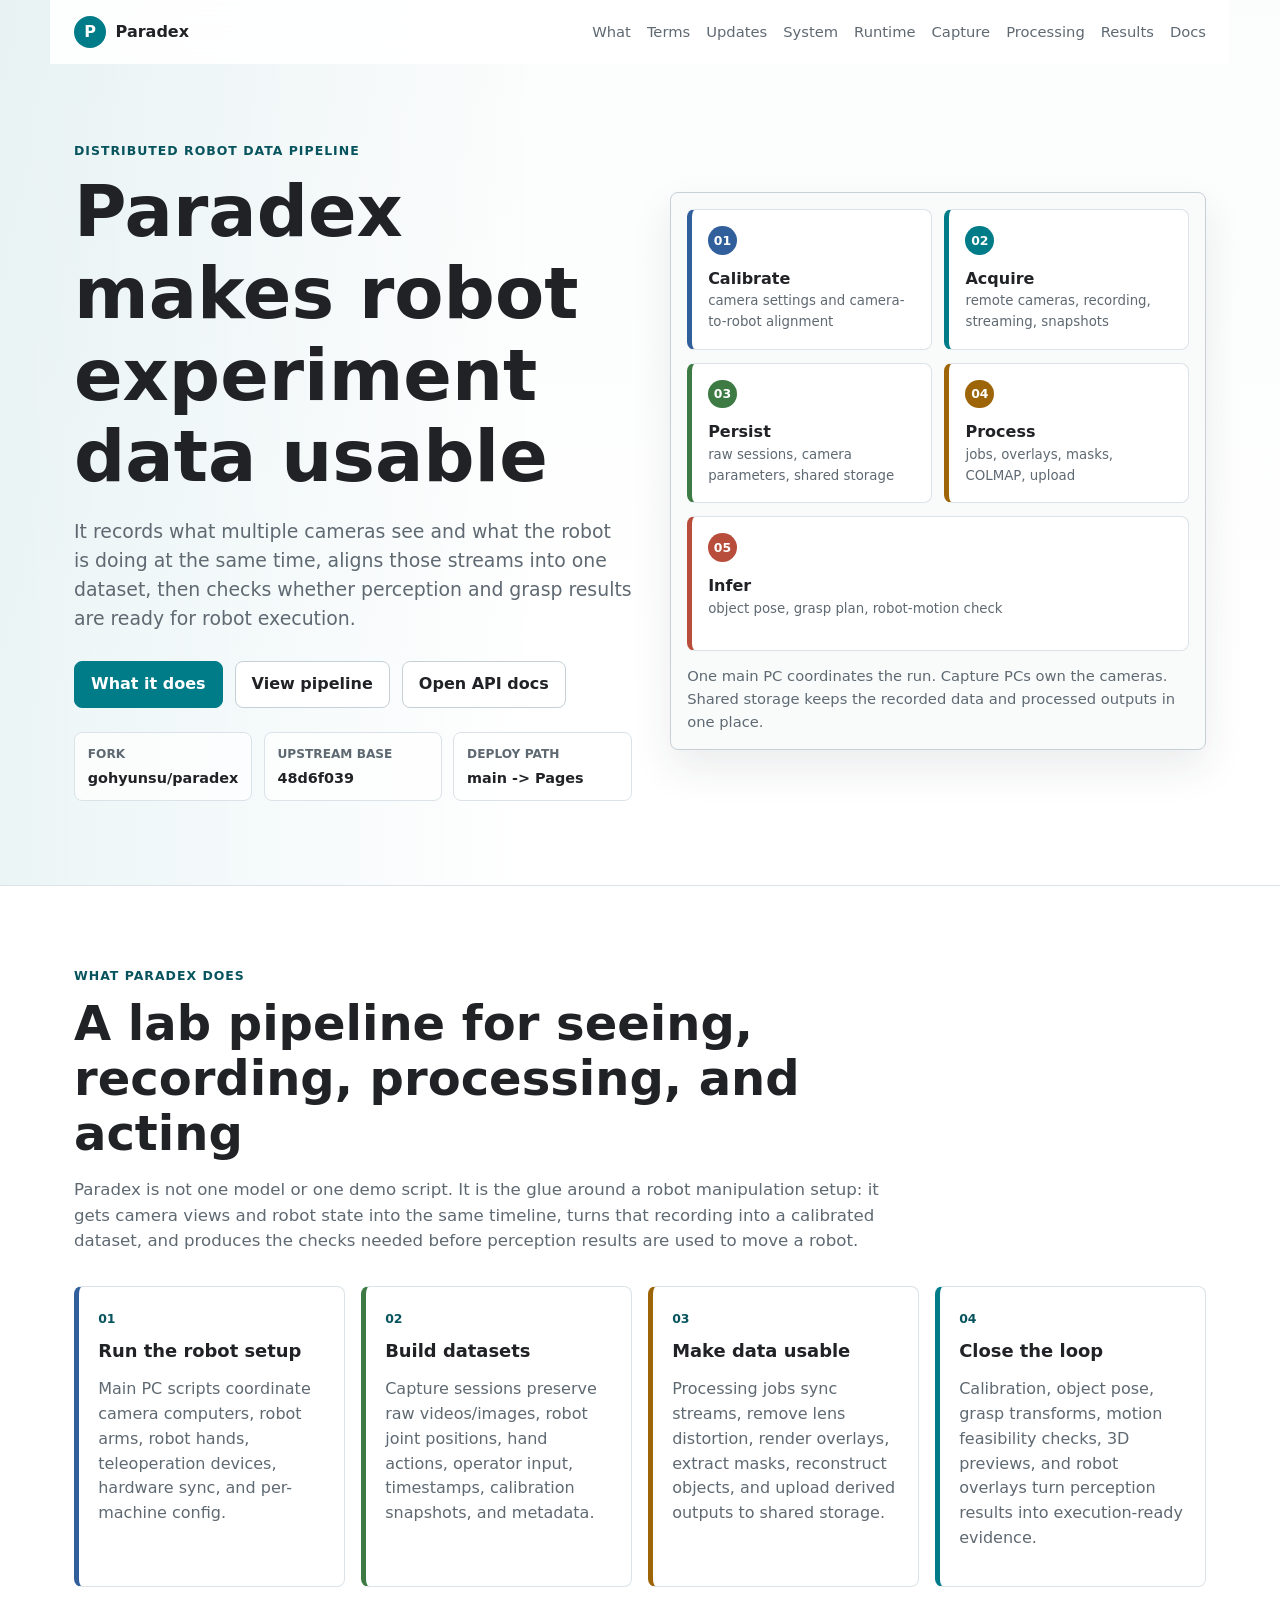
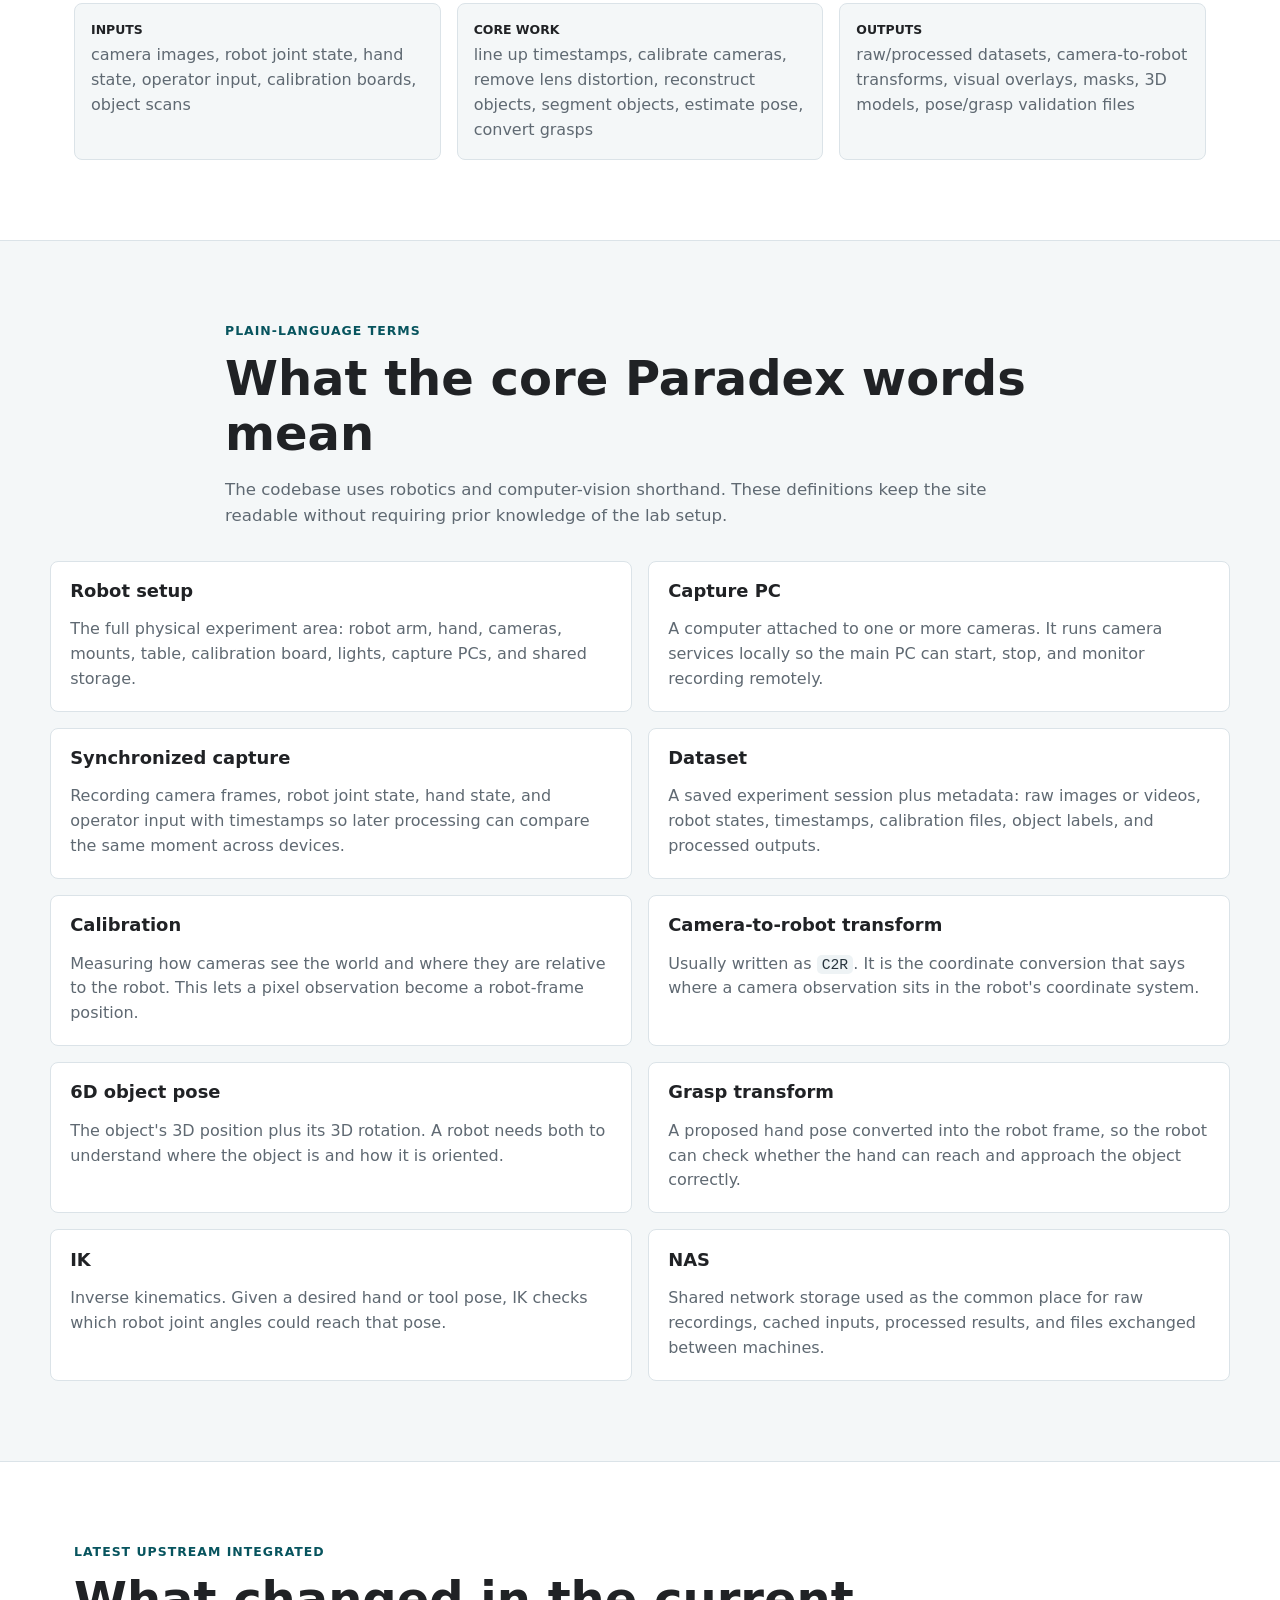
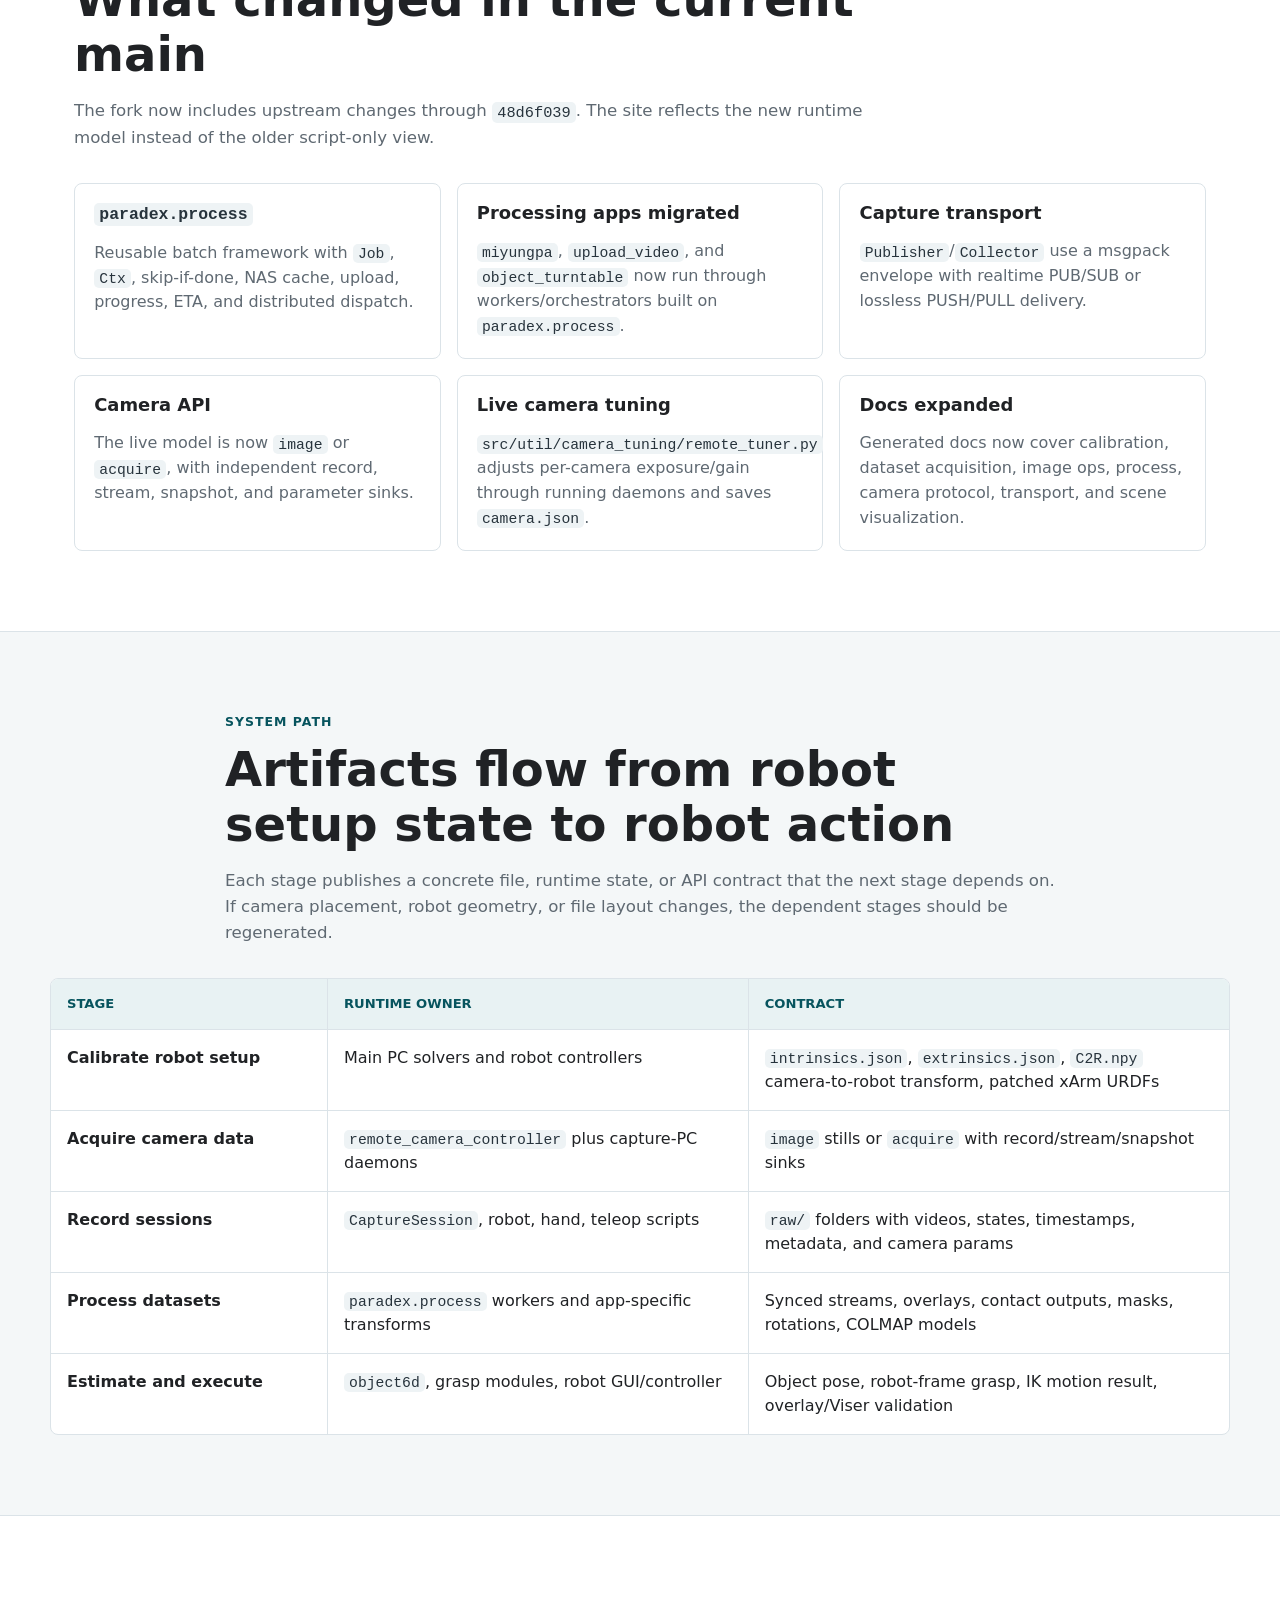
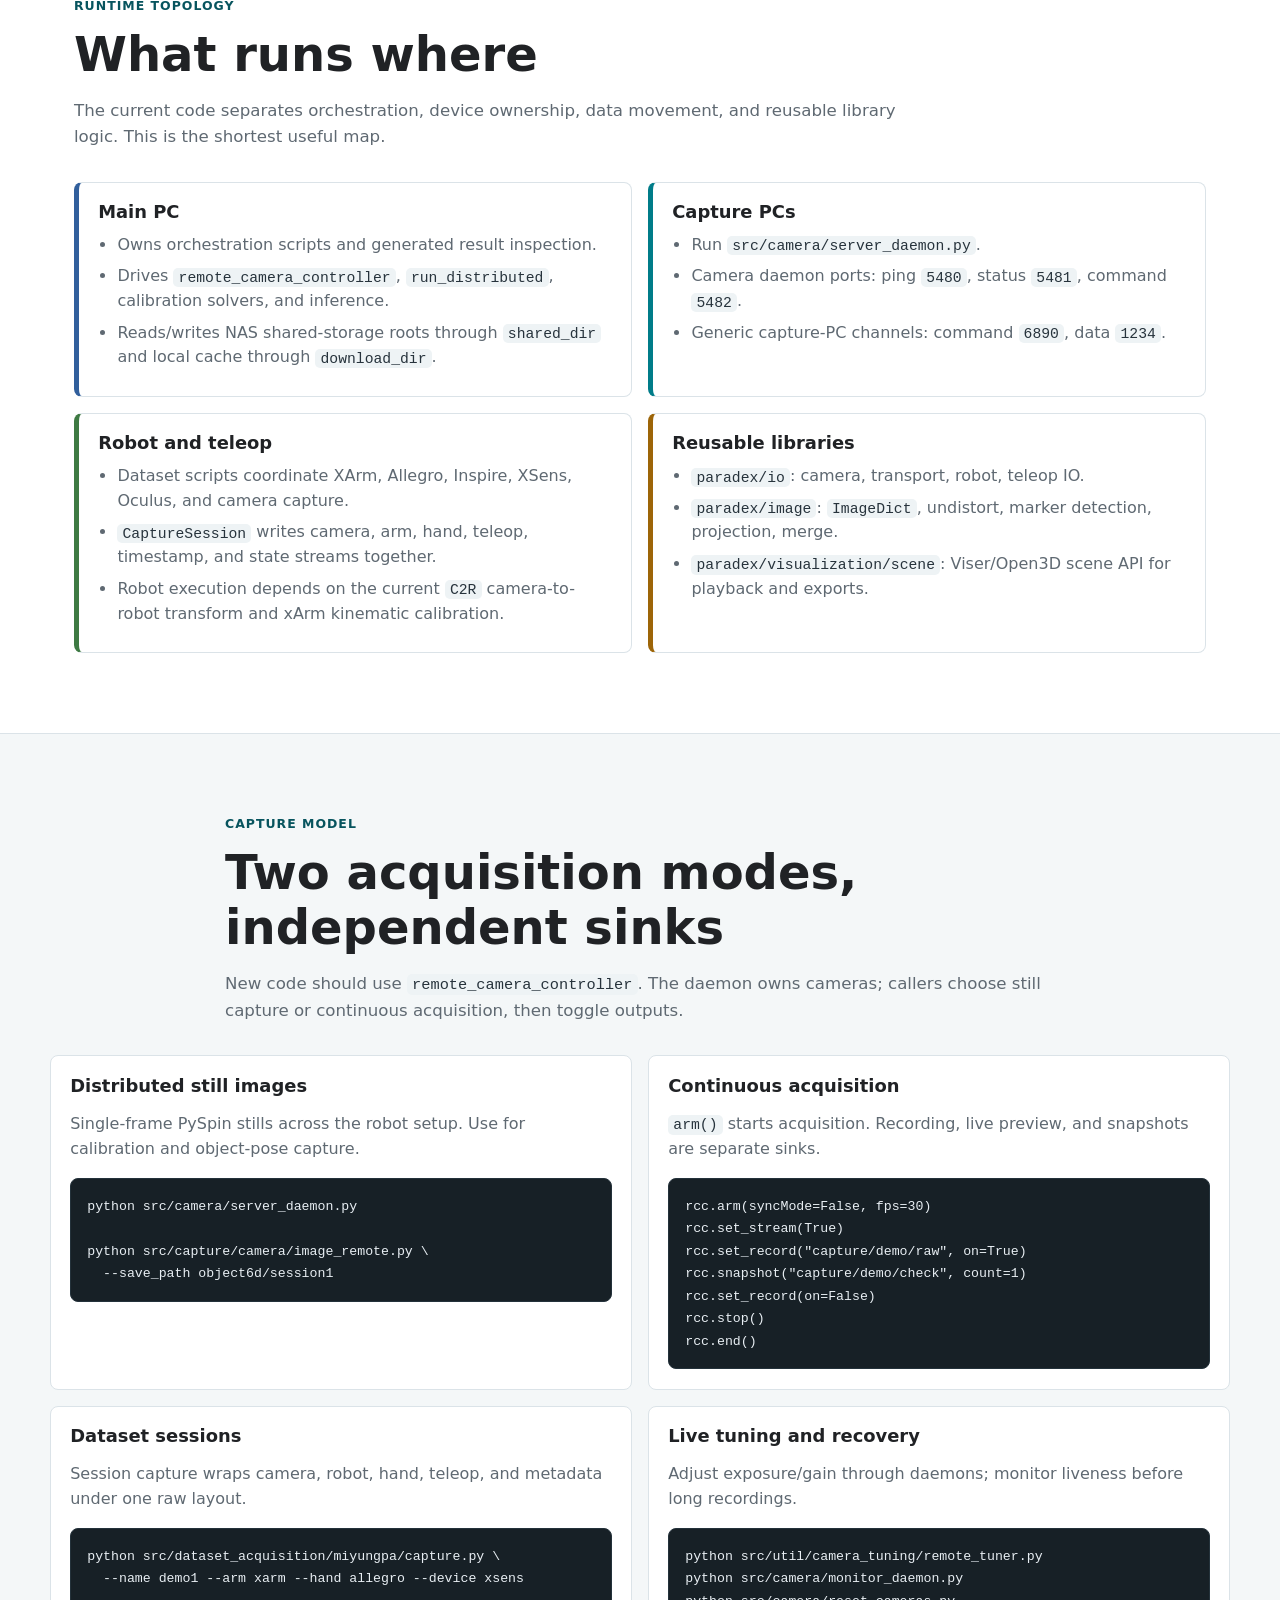
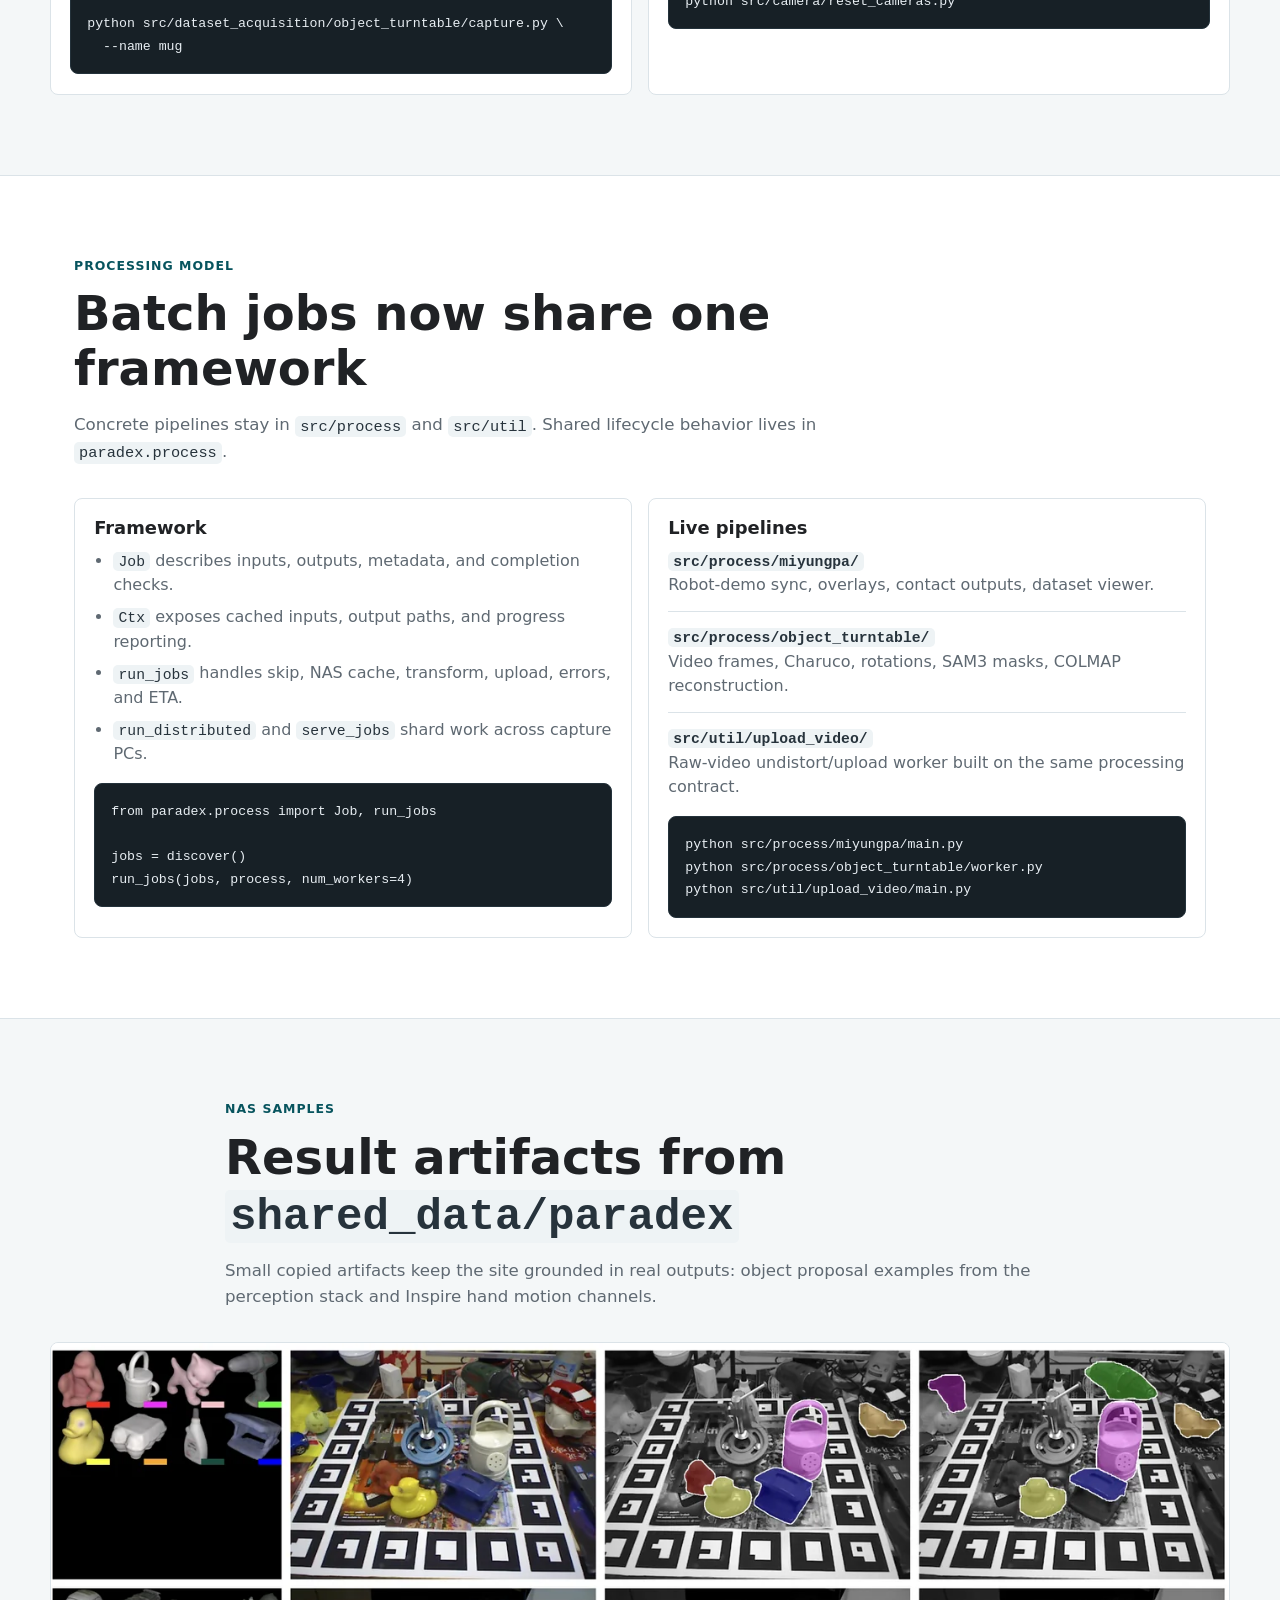
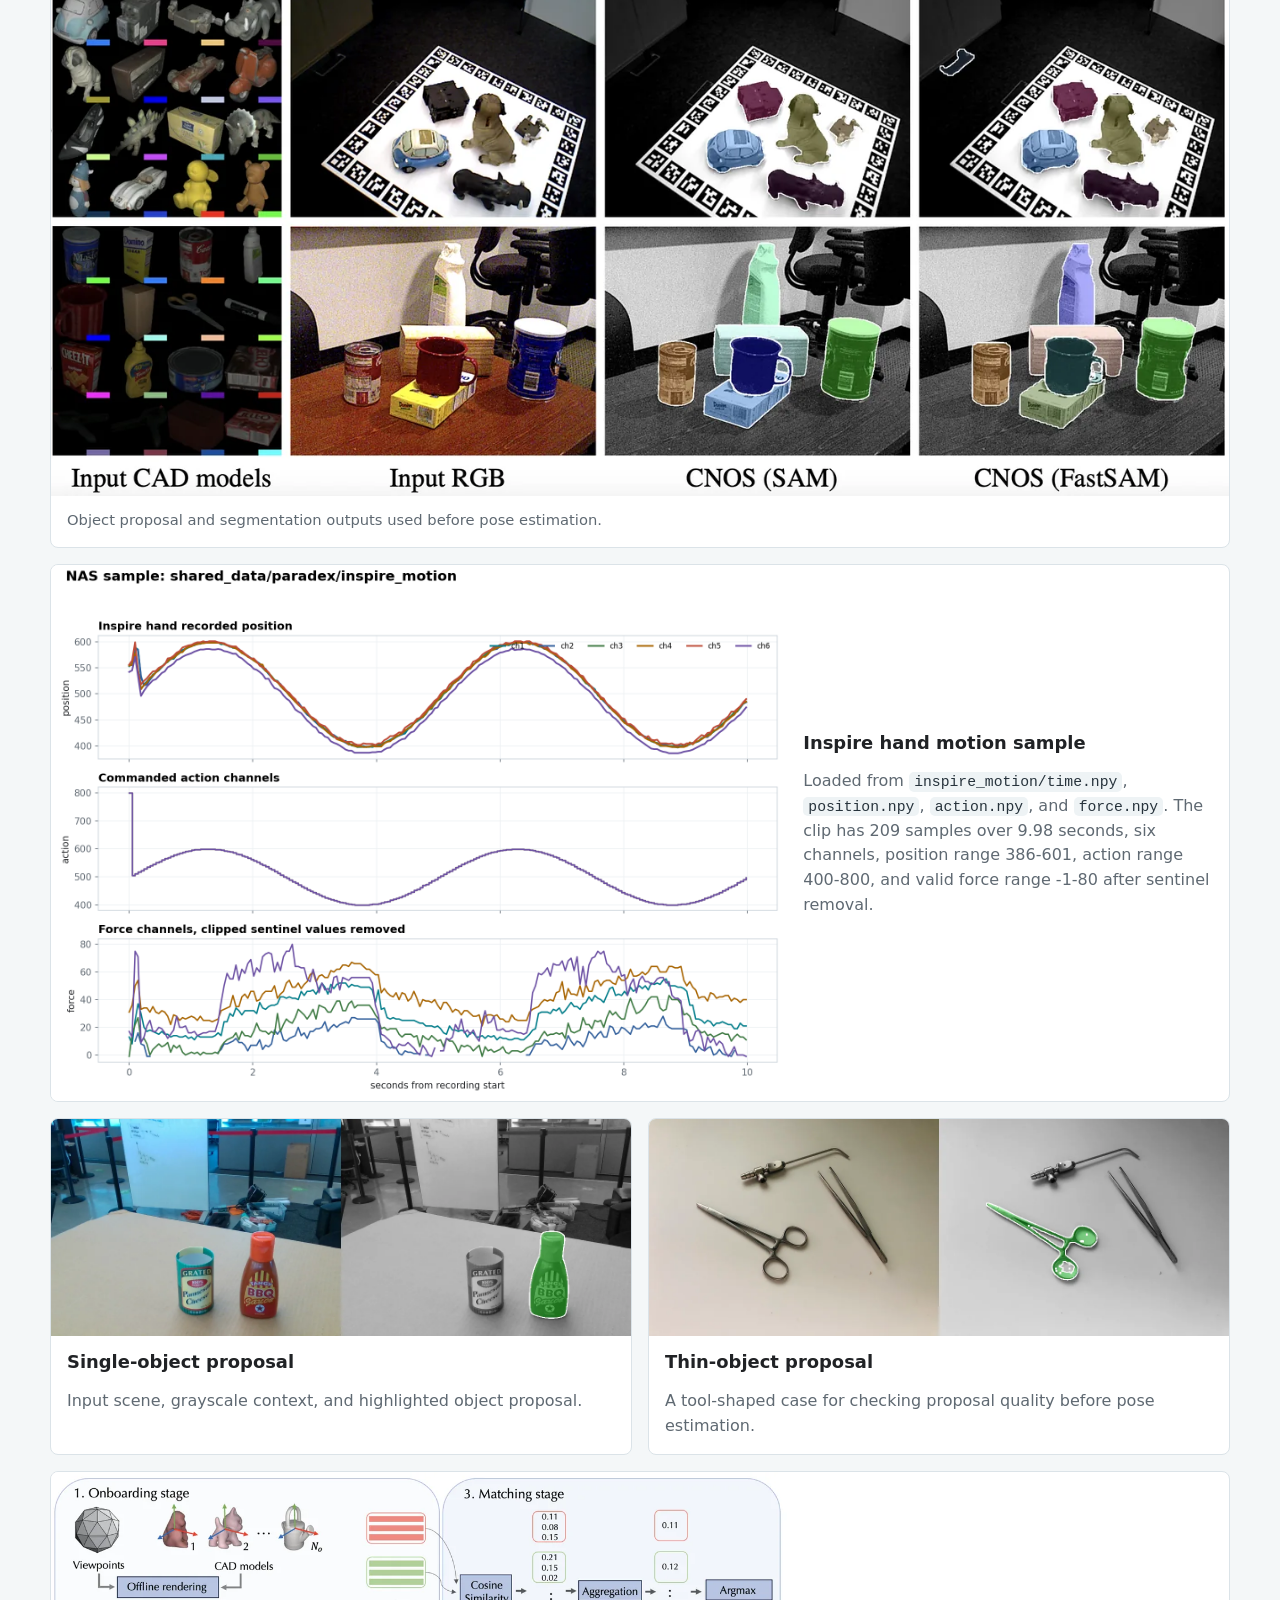
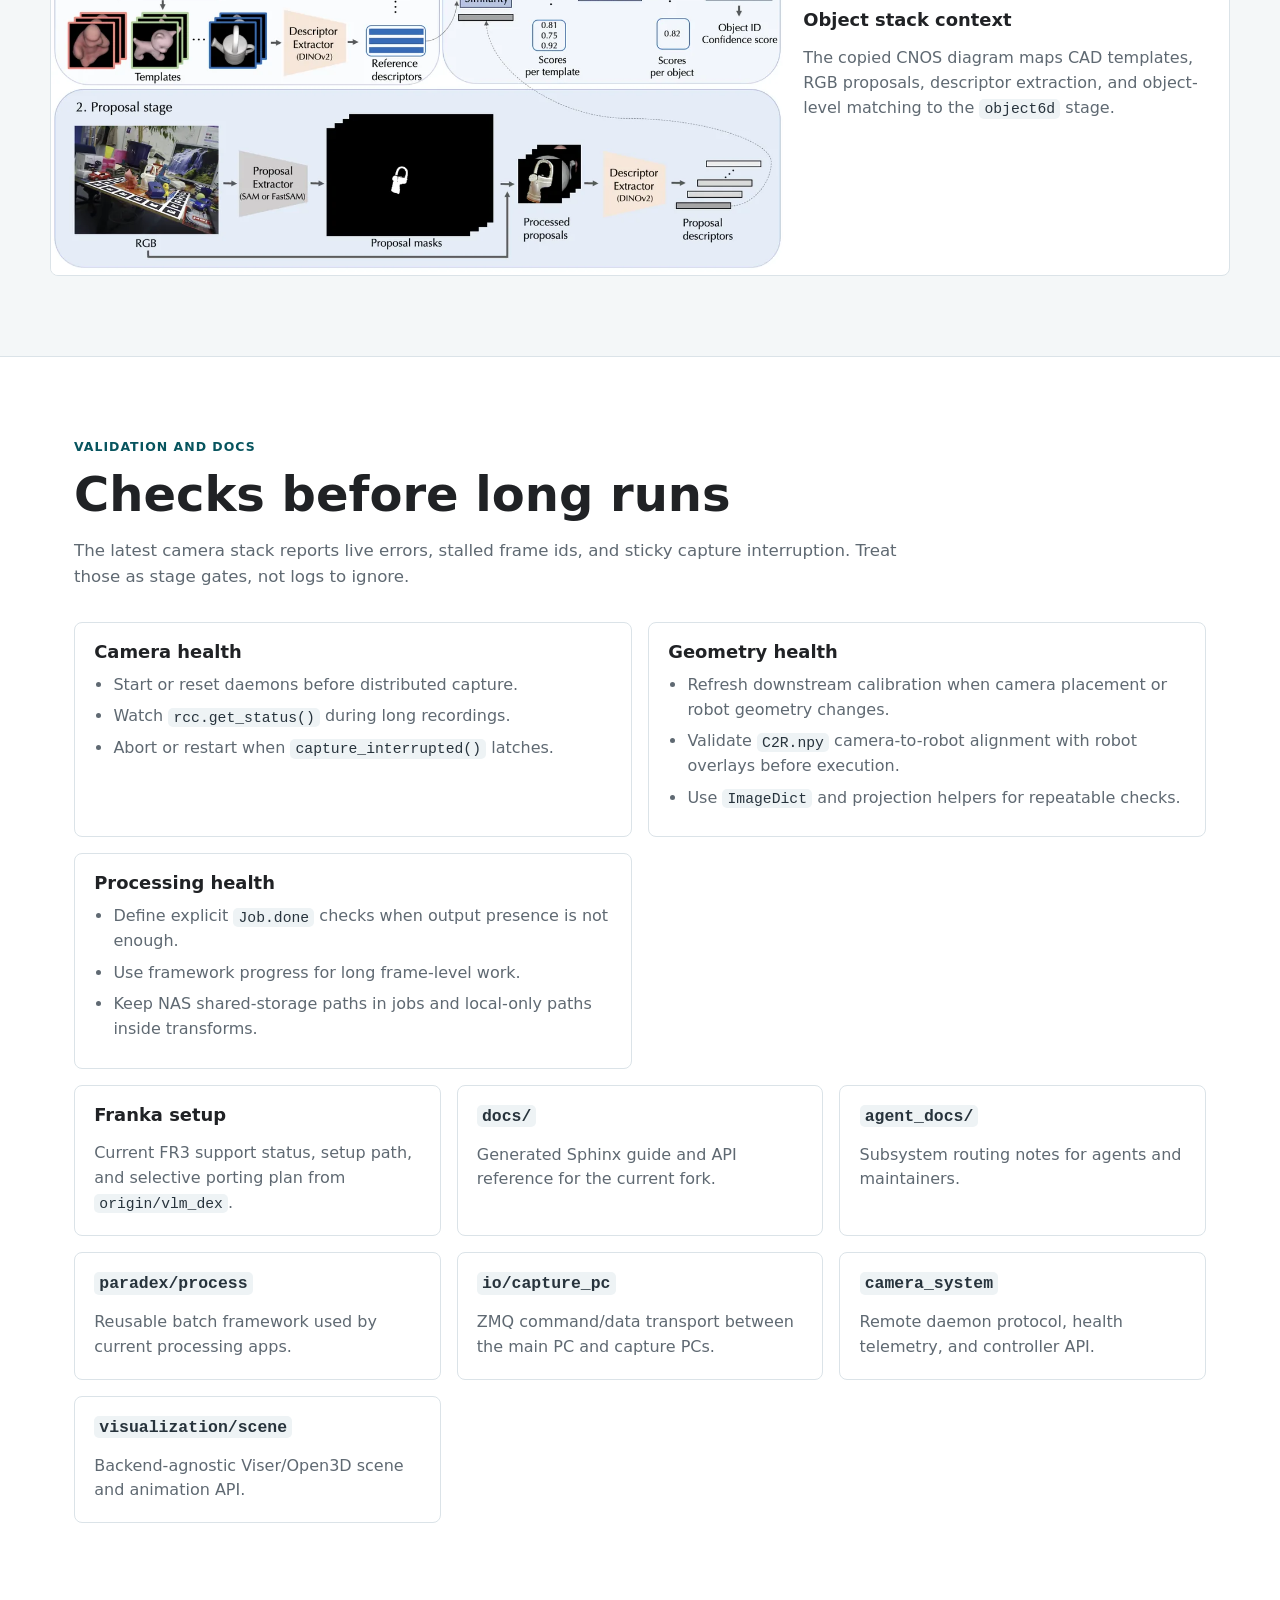
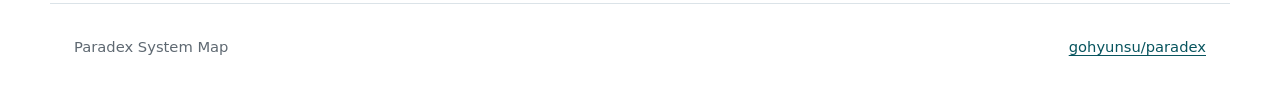
==== commit e49e3f8e: "docs: explain Paradex terms clearly" ====
--- a/index.html
+++ b/index.html
@@ -16,6 +16,7 @@
       </a>
       <div class="nav-links">
         <a href="#overview">What</a>
+        <a href="#terms">Terms</a>
         <a href="#updates">Updates</a>
         <a href="#system">System</a>
         <a href="#runtime">Runtime</a>
@@ -29,11 +30,11 @@
     <section id="top" class="hero" aria-labelledby="hero-title">
       <div class="hero-copy">
         <p class="eyebrow">Distributed robot data pipeline</p>
-        <h1 id="hero-title">Paradex builds robot datasets from camera rigs</h1>
+        <h1 id="hero-title">Paradex makes robot experiment data usable</h1>
         <p class="tagline">
-          It records synchronized cameras and robot state, calibrates camera-to-robot
-          geometry, processes sessions on NAS, and validates object pose, grasp, and
-          execution checks.
+          It records what multiple cameras see and what the robot is doing at the
+          same time, aligns those streams into one dataset, then checks whether
+          perception and grasp results are ready for robot execution.
         </p>
         <div class="hero-actions" aria-label="Primary actions">
           <a class="button primary" href="#overview">What it does</a>
@@ -61,17 +62,17 @@
           <article class="node node-blue">
             <span>01</span>
             <strong>Calibrate</strong>
-            <small>intrinsic, extrinsic, hand-eye, C2R</small>
+            <small>camera settings and camera-to-robot alignment</small>
           </article>
           <article class="node node-teal">
             <span>02</span>
             <strong>Acquire</strong>
-            <small>daemon, rcc, record/stream/snapshot</small>
+            <small>remote cameras, recording, streaming, snapshots</small>
           </article>
           <article class="node node-green">
             <span>03</span>
             <strong>Persist</strong>
-            <small>raw sessions, camera params, NAS roots</small>
+            <small>raw sessions, camera parameters, shared storage</small>
           </article>
           <article class="node node-amber">
             <span>04</span>
@@ -81,11 +82,12 @@
           <article class="node node-coral">
             <span>05</span>
             <strong>Infer</strong>
-            <small>6D pose, grasp, IK, execution check</small>
+            <small>object pose, grasp plan, robot-motion check</small>
           </article>
         </div>
         <figcaption>
-          Main PC coordinates. Capture PCs own cameras. Shared storage is the contract.
+          One main PC coordinates the run. Capture PCs own the cameras. Shared storage
+          keeps the recorded data and processed outputs in one place.
         </figcaption>
       </figure>
     </section>
@@ -98,48 +100,102 @@
         <h2 id="overview-title">A lab pipeline for seeing, recording, processing, and acting</h2>
         <p>
           Paradex is not one model or one demo script. It is the glue around a
-          manipulation rig: it gets synchronized camera data and robot state into a
-          calibrated dataset, processes that dataset into usable artifacts, then feeds
-          pose, grasp, and robot-control checks.
+          robot manipulation setup: it gets camera views and robot state into the same
+          timeline, turns that recording into a calibrated dataset, and produces the
+          checks needed before perception results are used to move a robot.
         </p>
       </div>
 
       <div class="purpose-grid">
         <article class="purpose-card accent-blue">
           <span class="purpose-index">01</span>
-          <h3>Run the rig</h3>
-          <p>Main PC scripts command capture-PC camera daemons, robot arms, hands, teleop devices, hardware sync, and current machine config.</p>
+          <h3>Run the robot setup</h3>
+          <p>Main PC scripts coordinate camera computers, robot arms, robot hands, teleoperation devices, hardware sync, and per-machine config.</p>
         </article>
         <article class="purpose-card accent-green">
           <span class="purpose-index">02</span>
           <h3>Build datasets</h3>
-          <p>Capture sessions preserve raw videos/images, robot qpos, hand actions, teleop state, timestamps, calibration snapshots, and metadata.</p>
+          <p>Capture sessions preserve raw videos/images, robot joint positions, hand actions, operator input, timestamps, calibration snapshots, and metadata.</p>
         </article>
         <article class="purpose-card accent-amber">
           <span class="purpose-index">03</span>
           <h3>Make data usable</h3>
-          <p>Processing jobs sync streams, undistort images, render overlays, extract masks, reconstruct objects, and upload derived outputs to NAS.</p>
+          <p>Processing jobs sync streams, remove lens distortion, render overlays, extract masks, reconstruct objects, and upload derived outputs to shared storage.</p>
         </article>
         <article class="purpose-card accent-teal">
           <span class="purpose-index">04</span>
           <h3>Close the loop</h3>
-          <p>Calibration, 6D pose, grasp transforms, IK, Viser/Open3D previews, and robot overlays turn perception results into executable checks.</p>
+          <p>Calibration, object pose, grasp transforms, motion feasibility checks, 3D previews, and robot overlays turn perception results into execution-ready evidence.</p>
         </article>
       </div>
 
       <div class="io-strip" aria-label="Paradex input output summary">
         <div>
           <dt>Inputs</dt>
-          <dd>camera frames, robot state, hand state, teleop streams, calibration boards, object scans</dd>
+          <dd>camera images, robot joint state, hand state, operator input, calibration boards, object scans</dd>
         </div>
         <div>
           <dt>Core work</dt>
-          <dd>synchronize, calibrate, undistort, reconstruct, segment, estimate pose, transform grasps</dd>
+          <dd>line up timestamps, calibrate cameras, remove lens distortion, reconstruct objects, segment objects, estimate pose, convert grasps</dd>
         </div>
         <div>
           <dt>Outputs</dt>
-          <dd>raw/processed datasets, C2R, overlays, masks, COLMAP models, pose/grasp validation artifacts</dd>
-        </div>
+          <dd>raw/processed datasets, camera-to-robot transforms, visual overlays, masks, 3D models, pose/grasp validation files</dd>
+        </div>
+      </div>
+    </section>
+
+    <section id="terms" class="section section-tint" aria-labelledby="terms-title">
+      <div class="section-head">
+        <p class="eyebrow">Plain-language terms</p>
+        <h2 id="terms-title">What the core Paradex words mean</h2>
+        <p>
+          The codebase uses robotics and computer-vision shorthand. These definitions
+          keep the site readable without requiring prior knowledge of the lab setup.
+        </p>
+      </div>
+
+      <div class="term-grid">
+        <article class="term-card">
+          <h3>Robot setup</h3>
+          <p>The full physical experiment area: robot arm, hand, cameras, mounts, table, calibration board, lights, capture PCs, and shared storage.</p>
+        </article>
+        <article class="term-card">
+          <h3>Capture PC</h3>
+          <p>A computer attached to one or more cameras. It runs camera services locally so the main PC can start, stop, and monitor recording remotely.</p>
+        </article>
+        <article class="term-card">
+          <h3>Synchronized capture</h3>
+          <p>Recording camera frames, robot joint state, hand state, and operator input with timestamps so later processing can compare the same moment across devices.</p>
+        </article>
+        <article class="term-card">
+          <h3>Dataset</h3>
+          <p>A saved experiment session plus metadata: raw images or videos, robot states, timestamps, calibration files, object labels, and processed outputs.</p>
+        </article>
+        <article class="term-card">
+          <h3>Calibration</h3>
+          <p>Measuring how cameras see the world and where they are relative to the robot. This lets a pixel observation become a robot-frame position.</p>
+        </article>
+        <article class="term-card">
+          <h3>Camera-to-robot transform</h3>
+          <p>Usually written as <code>C2R</code>. It is the coordinate conversion that says where a camera observation sits in the robot's coordinate system.</p>
+        </article>
+        <article class="term-card">
+          <h3>6D object pose</h3>
+          <p>The object's 3D position plus its 3D rotation. A robot needs both to understand where the object is and how it is oriented.</p>
+        </article>
+        <article class="term-card">
+          <h3>Grasp transform</h3>
+          <p>A proposed hand pose converted into the robot frame, so the robot can check whether the hand can reach and approach the object correctly.</p>
+        </article>
+        <article class="term-card">
+          <h3>IK</h3>
+          <p>Inverse kinematics. Given a desired hand or tool pose, IK checks which robot joint angles could reach that pose.</p>
+        </article>
+        <article class="term-card">
+          <h3>NAS</h3>
+          <p>Shared network storage used as the common place for raw recordings, cached inputs, processed results, and files exchanged between machines.</p>
+        </article>
       </div>
     </section>
 
@@ -184,10 +240,11 @@
     <section id="system" class="section section-tint" aria-labelledby="system-title">
       <div class="section-head">
         <p class="eyebrow">System path</p>
-        <h2 id="system-title">Artifacts flow from rig state to robot action</h2>
-        <p>
-          Each stage publishes a concrete file, runtime state, or API contract consumed by
-          the next stage. When a contract changes, re-run the dependent stages.
+        <h2 id="system-title">Artifacts flow from robot setup state to robot action</h2>
+        <p>
+          Each stage publishes a concrete file, runtime state, or API contract that the
+          next stage depends on. If camera placement, robot geometry, or file layout
+          changes, the dependent stages should be regenerated.
         </p>
       </div>
 
@@ -198,9 +255,9 @@
           <div role="columnheader">Contract</div>
         </div>
         <div class="flow-row" role="row">
-          <div role="cell">Calibrate rig</div>
+          <div role="cell">Calibrate robot setup</div>
           <div role="cell">Main PC solvers and robot controllers</div>
-          <div role="cell"><code>intrinsics.json</code>, <code>extrinsics.json</code>, <code>C2R.npy</code>, patched xArm URDFs</div>
+          <div role="cell"><code>intrinsics.json</code>, <code>extrinsics.json</code>, <code>C2R.npy</code> camera-to-robot transform, patched xArm URDFs</div>
         </div>
         <div class="flow-row" role="row">
           <div role="cell">Acquire camera data</div>
@@ -220,7 +277,7 @@
         <div class="flow-row" role="row">
           <div role="cell">Estimate and execute</div>
           <div role="cell"><code>object6d</code>, grasp modules, robot GUI/controller</div>
-          <div role="cell">Object pose, robot-frame grasp, IK result, overlay/Viser validation</div>
+          <div role="cell">Object pose, robot-frame grasp, IK motion result, overlay/Viser validation</div>
         </div>
       </div>
     </section>
@@ -241,7 +298,7 @@
           <ul>
             <li>Owns orchestration scripts and generated result inspection.</li>
             <li>Drives <code>remote_camera_controller</code>, <code>run_distributed</code>, calibration solvers, and inference.</li>
-            <li>Reads/writes NAS roots through <code>shared_dir</code> and local cache through <code>download_dir</code>.</li>
+            <li>Reads/writes NAS shared-storage roots through <code>shared_dir</code> and local cache through <code>download_dir</code>.</li>
           </ul>
         </article>
         <article class="system-card accent-teal">
@@ -257,7 +314,7 @@
           <ul>
             <li>Dataset scripts coordinate XArm, Allegro, Inspire, XSens, Oculus, and camera capture.</li>
             <li><code>CaptureSession</code> writes camera, arm, hand, teleop, timestamp, and state streams together.</li>
-            <li>Robot execution depends on current C2R and xArm kinematic calibration.</li>
+            <li>Robot execution depends on the current <code>C2R</code> camera-to-robot transform and xArm kinematic calibration.</li>
           </ul>
         </article>
         <article class="system-card accent-amber">
@@ -284,7 +341,7 @@
       <div class="mode-grid">
         <article class="mode-card">
           <h3>Distributed still images</h3>
-          <p>Single-frame PySpin stills across the rig. Use for calibration and object-pose capture.</p>
+          <p>Single-frame PySpin stills across the robot setup. Use for calibration and object-pose capture.</p>
           <pre><code>python src/camera/server_daemon.py
 
 python src/capture/camera/image_remote.py \
@@ -450,7 +507,7 @@
           <h3>Geometry health</h3>
           <ul>
             <li>Refresh downstream calibration when camera placement or robot geometry changes.</li>
-            <li>Validate <code>C2R.npy</code> with robot overlays before execution.</li>
+            <li>Validate <code>C2R.npy</code> camera-to-robot alignment with robot overlays before execution.</li>
             <li>Use <code>ImageDict</code> and projection helpers for repeatable checks.</li>
           </ul>
         </article>
@@ -459,7 +516,7 @@
           <ul>
             <li>Define explicit <code>Job.done</code> checks when output presence is not enough.</li>
             <li>Use framework progress for long frame-level work.</li>
-            <li>Keep NAS-relative paths in jobs and local-only paths inside transforms.</li>
+            <li>Keep NAS shared-storage paths in jobs and local-only paths inside transforms.</li>
           </ul>
         </article>
       </div>
--- a/assets/style.css
+++ b/assets/style.css
@@ -351,6 +351,7 @@
 }
 
 .purpose-grid,
+.term-grid,
 .update-grid,
 .topology-grid,
 .mode-grid,
@@ -365,6 +366,10 @@
   margin-bottom: 1rem;
 }
 
+.term-grid {
+  grid-template-columns: repeat(2, minmax(0, 1fr));
+}
+
 .update-grid {
   grid-template-columns: repeat(3, minmax(0, 1fr));
 }
@@ -381,6 +386,7 @@
 }
 
 .purpose-card,
+.term-card,
 .update-card,
 .system-card,
 .mode-card,
@@ -395,6 +401,7 @@
 }
 
 .purpose-card,
+.term-card,
 .update-card,
 .system-card,
 .mode-card,
@@ -405,6 +412,7 @@
 }
 
 .purpose-card p,
+.term-card p,
 .update-card p,
 .system-card li,
 .mode-card p,
@@ -418,8 +426,17 @@
 }
 
 .update-card p,
+.term-card p,
 .link-card p {
   margin-bottom: 0;
+}
+
+.term-card h3 {
+  margin-bottom: 0.45rem;
+}
+
+.term-card code {
+  font-size: 0.92em;
 }
 
 .purpose-card {
@@ -636,6 +653,7 @@
 @media (max-width: 980px) {
   .hero,
   .purpose-grid,
+  .term-grid,
   .update-grid,
   .process-lanes,
   .result-card.wide,
@@ -667,6 +685,18 @@
     padding-top: 3rem;
     padding-left: 1rem;
     padding-right: 1rem;
+  }
+
+  .hero,
+  .hero-copy,
+  .system-board {
+    max-width: 100%;
+    min-width: 0;
+  }
+
+  h1,
+  .tagline {
+    max-width: calc(100vw - 2rem);
   }
 
   .version-strip,
@@ -699,7 +729,7 @@
 
 @media (max-width: 520px) {
   h1 {
-    font-size: 2.48rem;
+    font-size: 2.2rem;
   }
 
   .hero-actions {
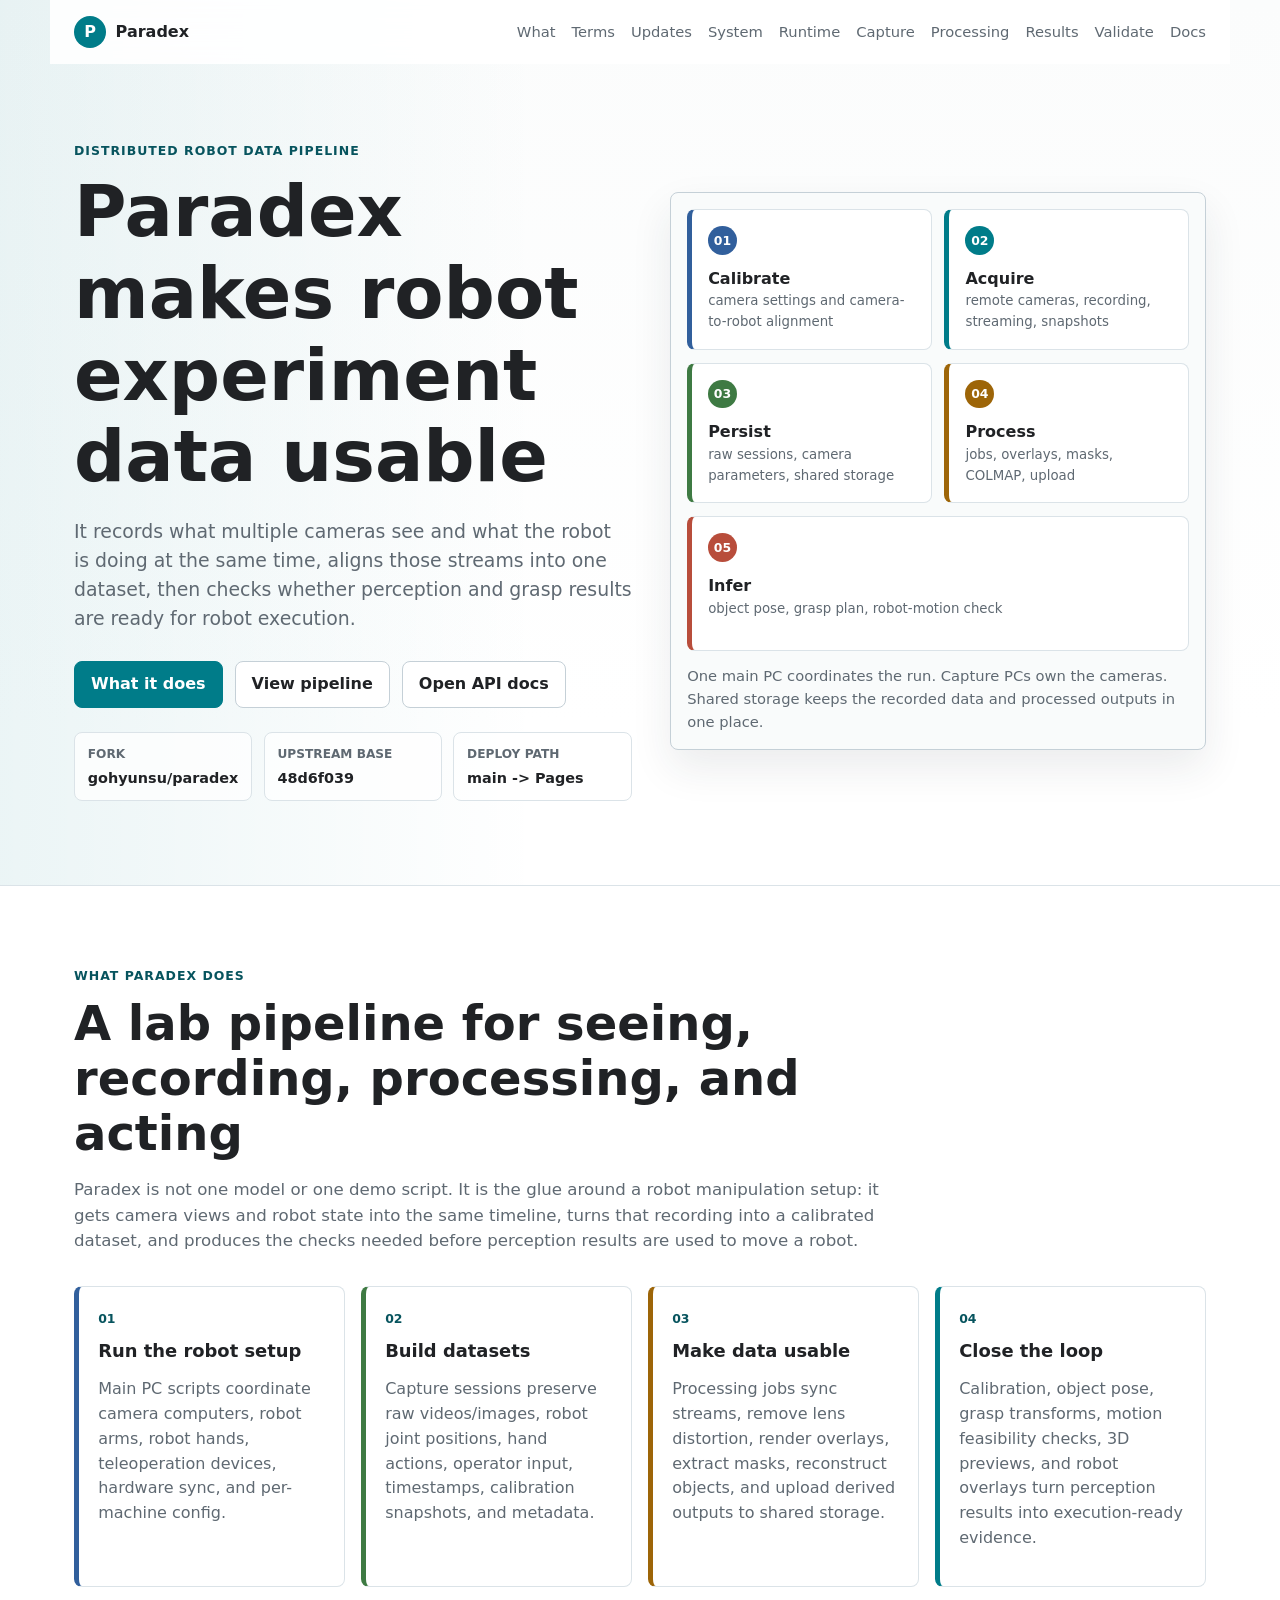
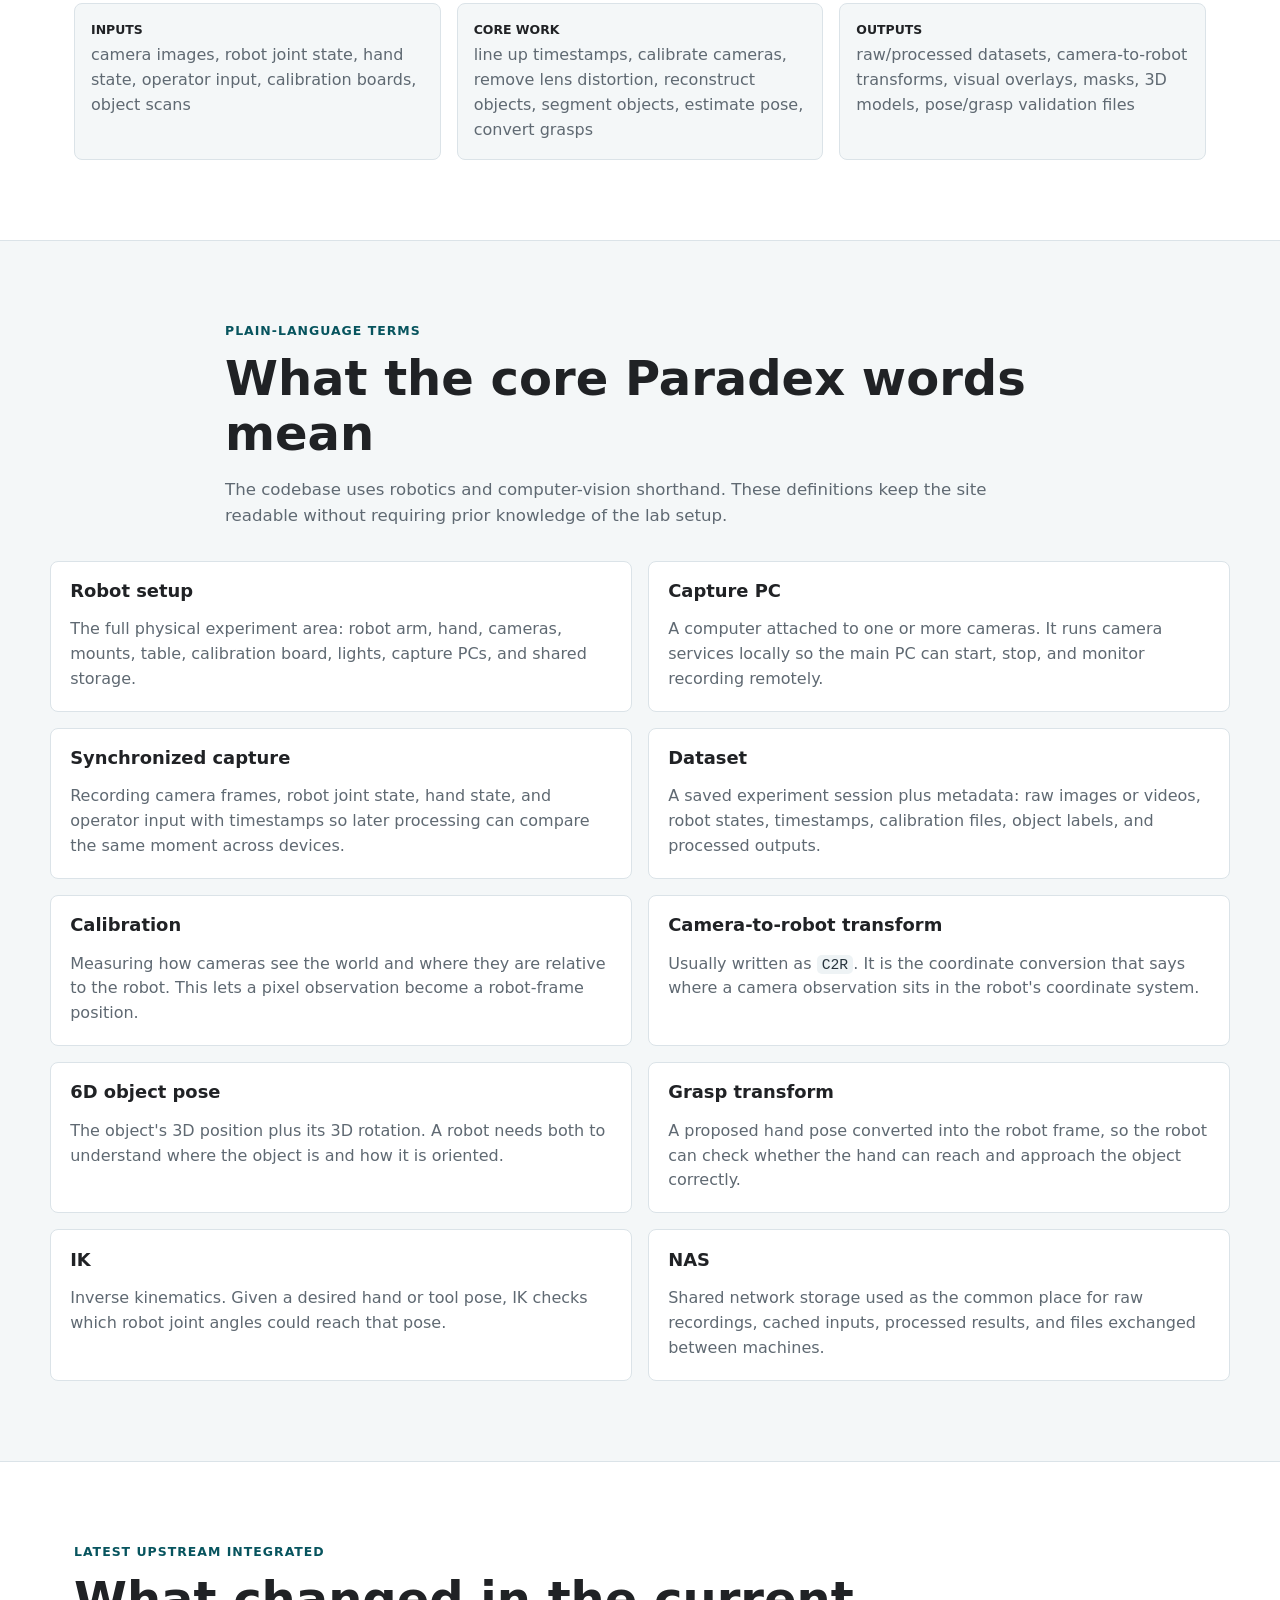
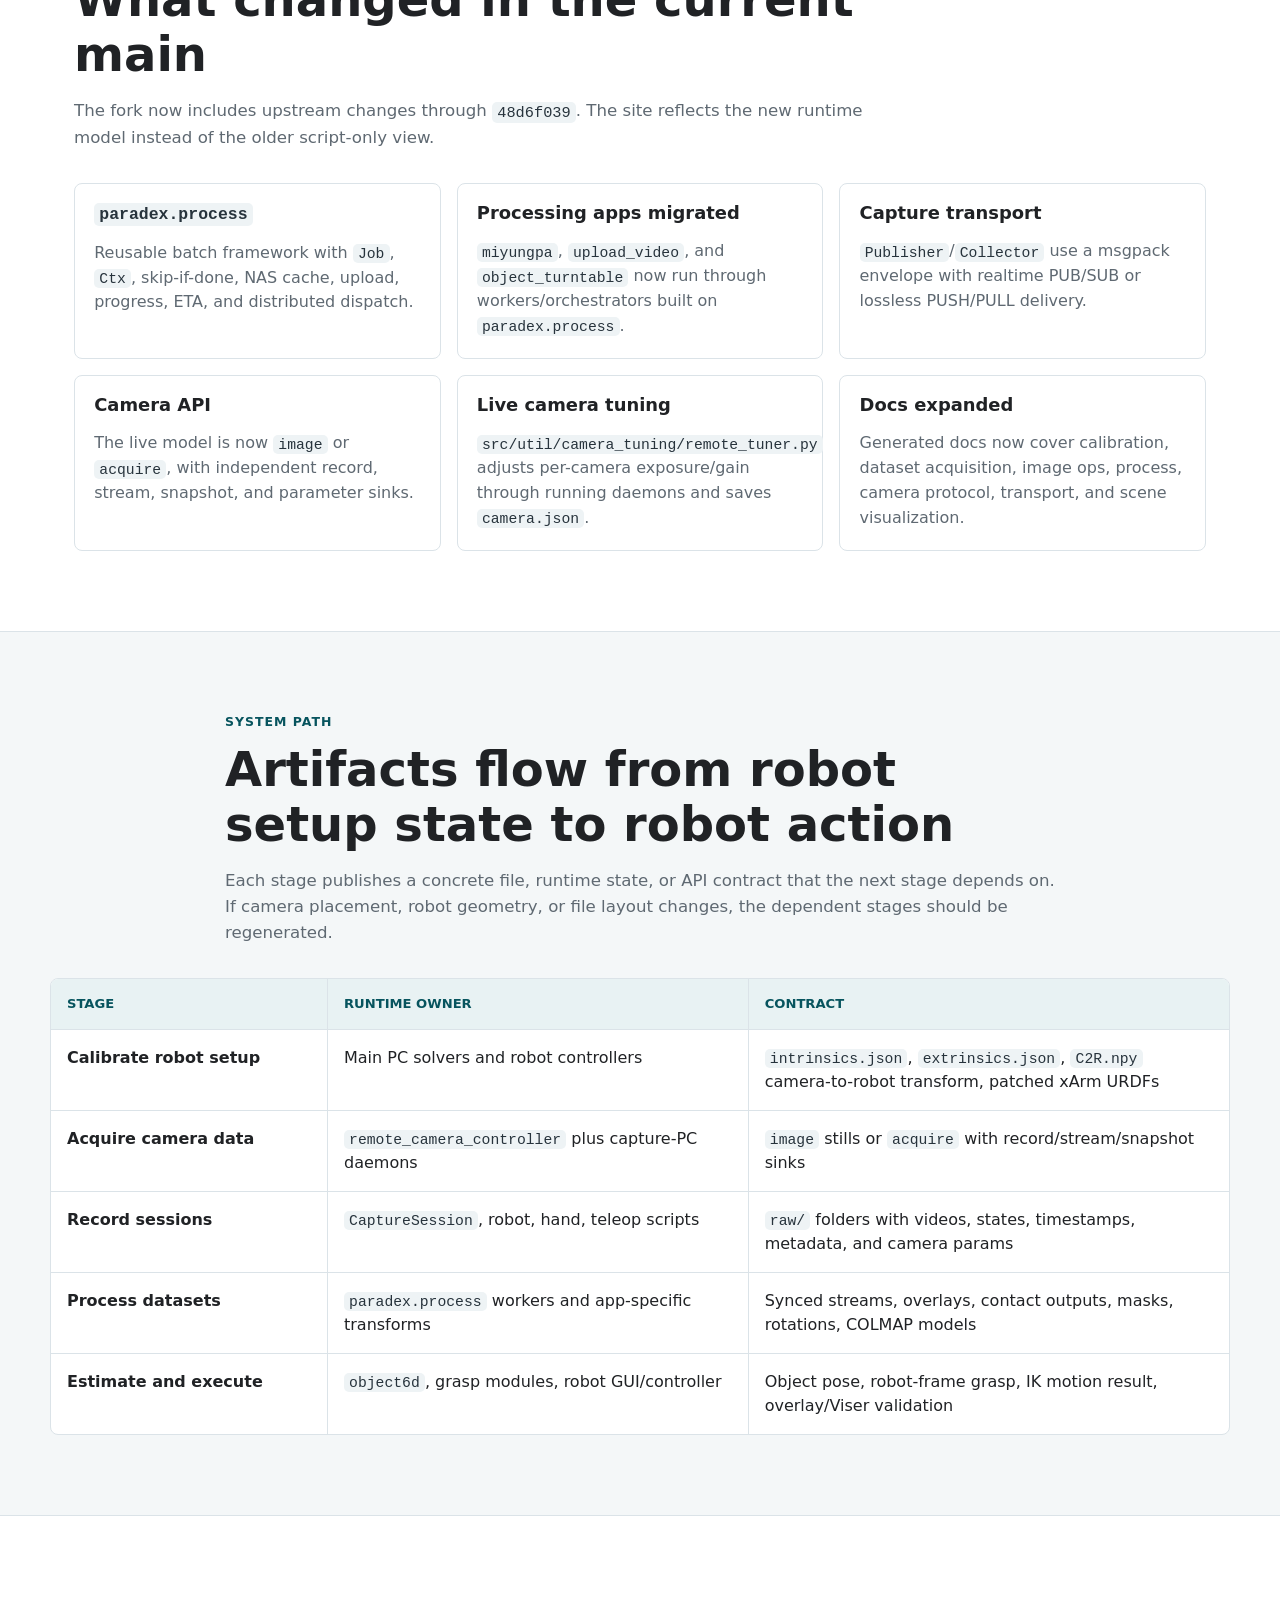
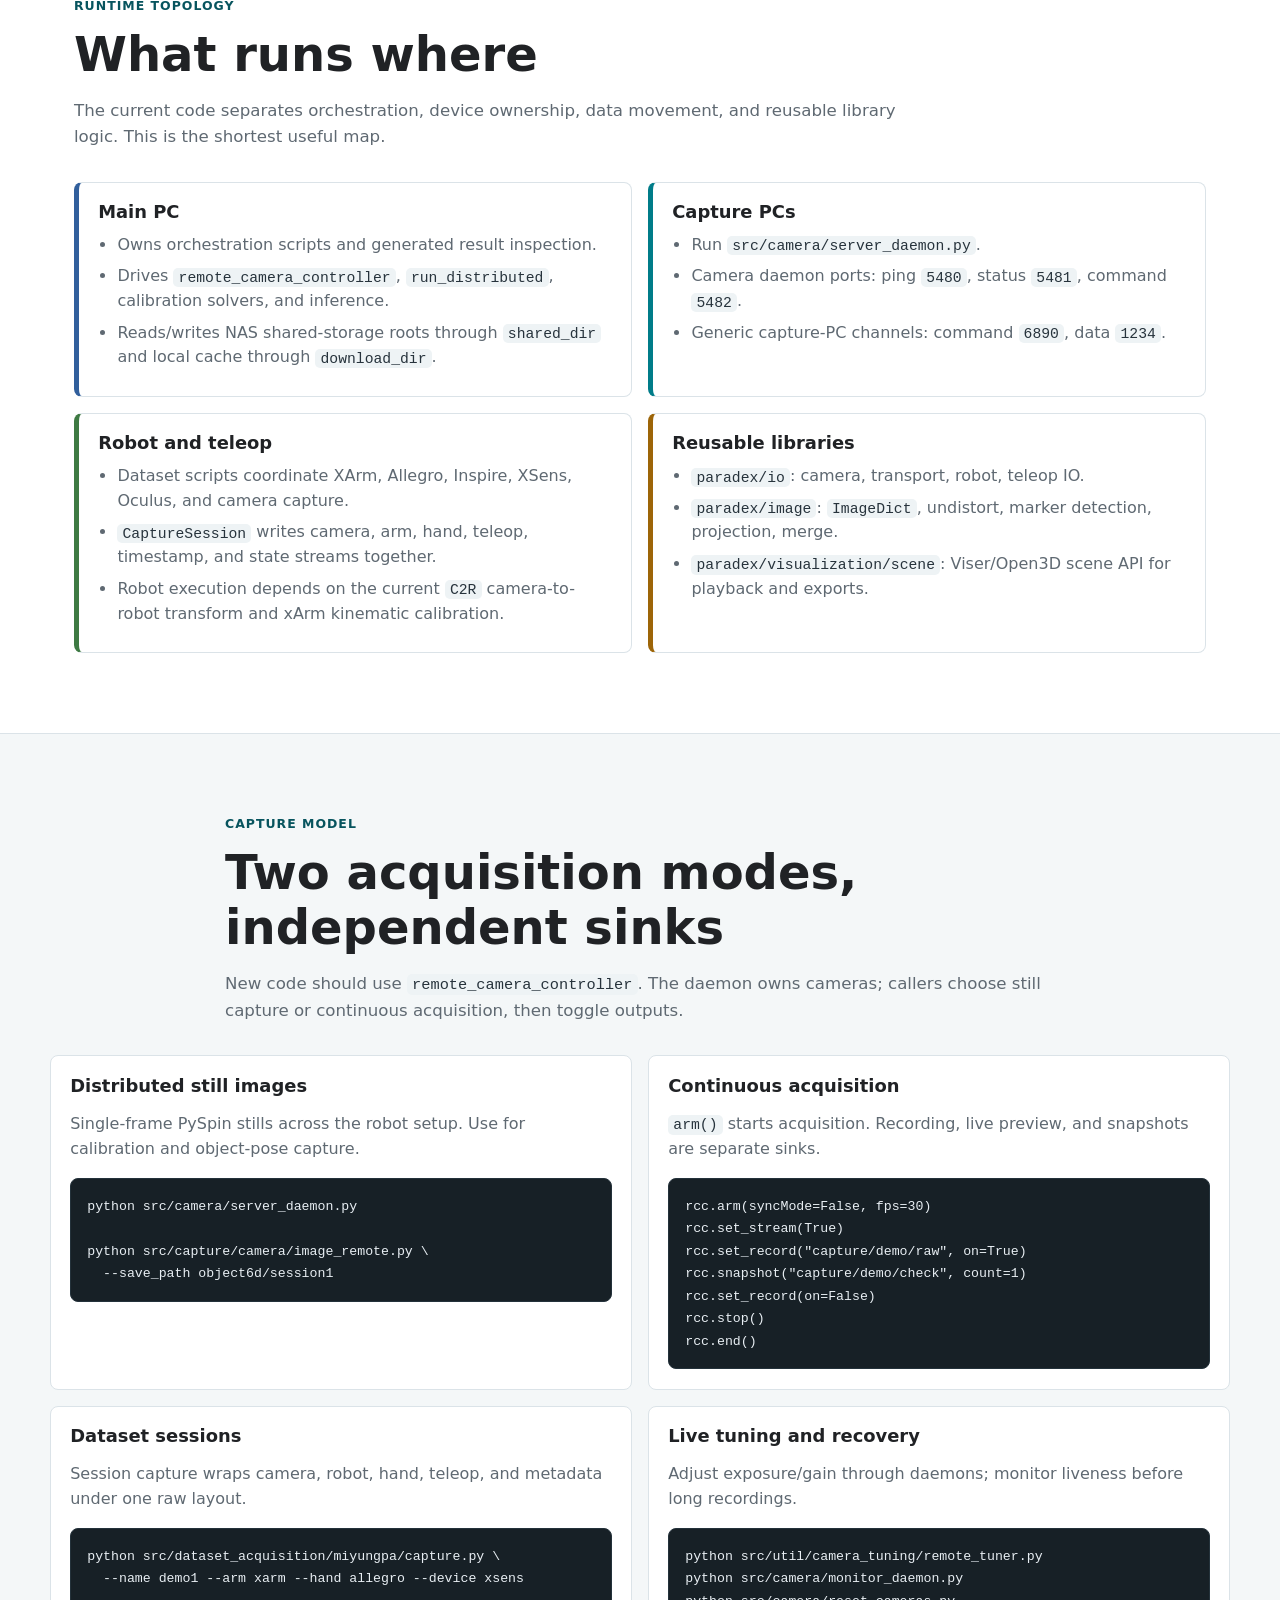
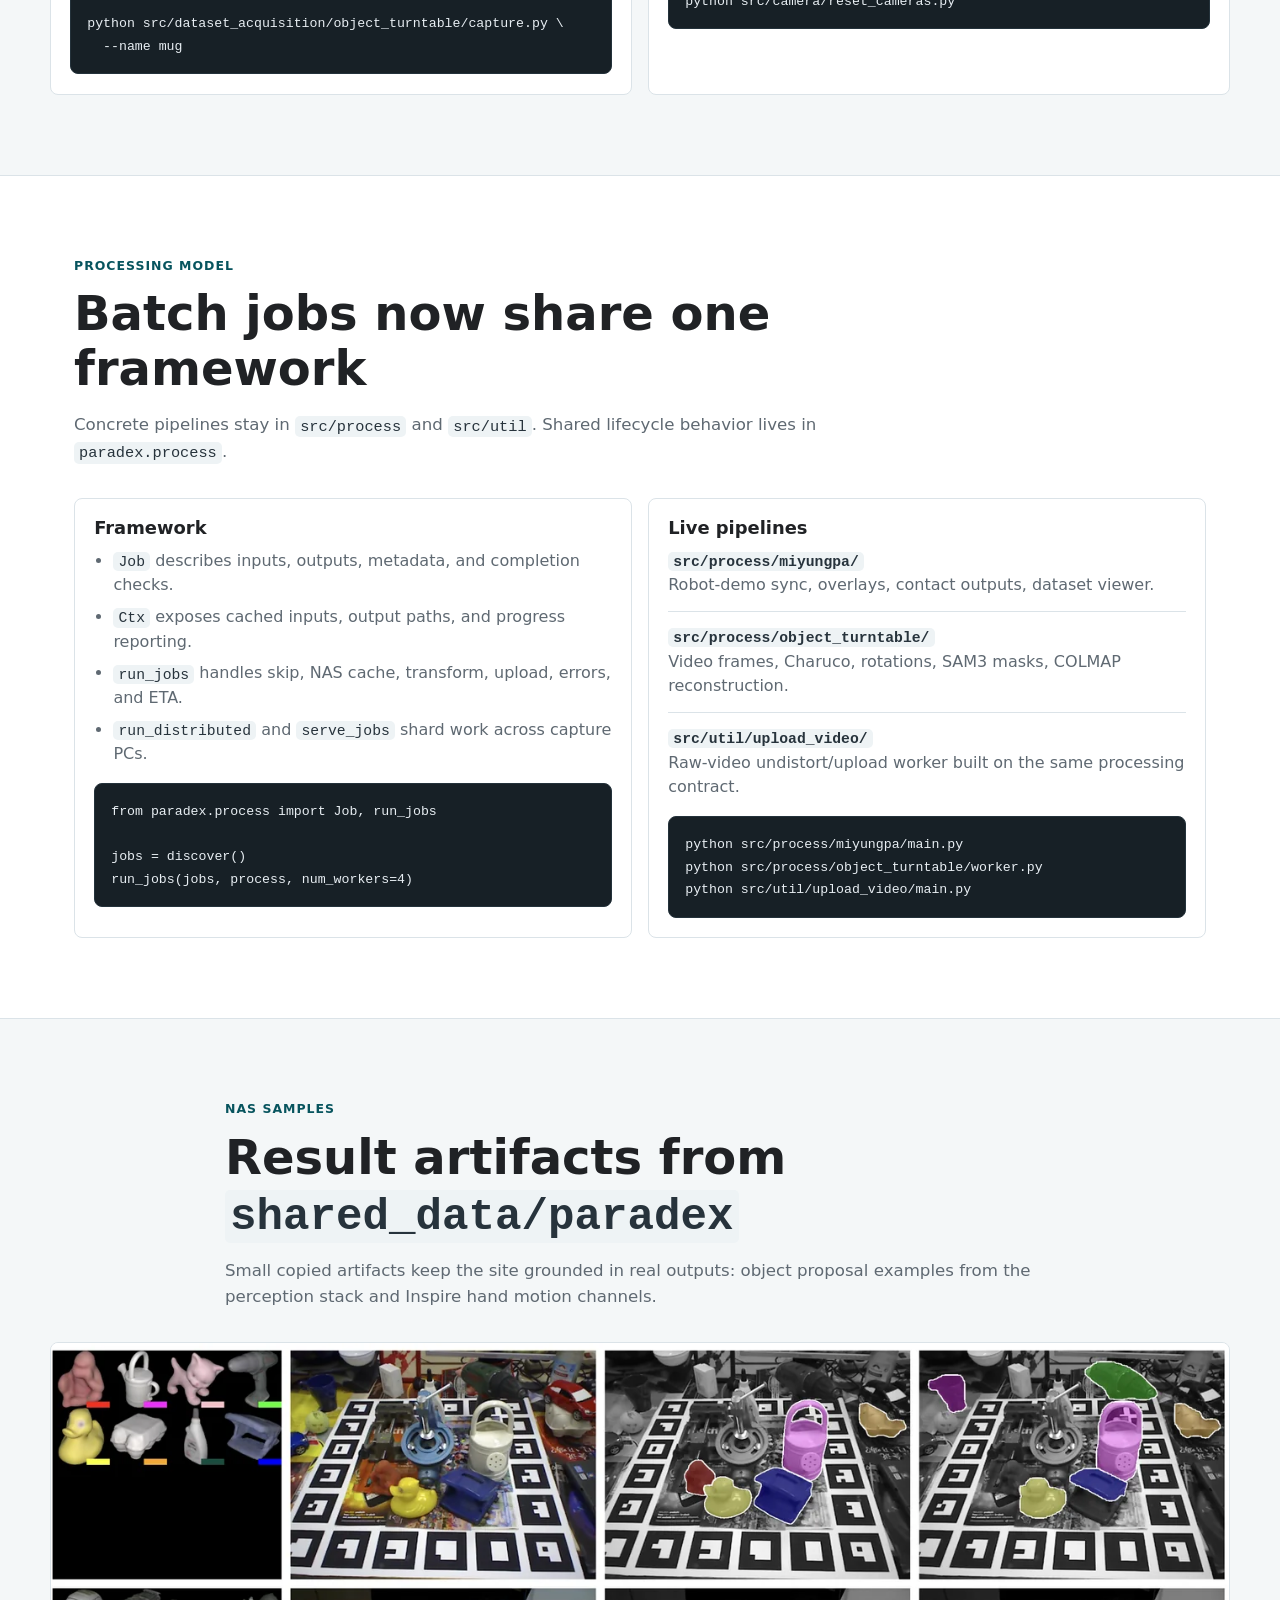
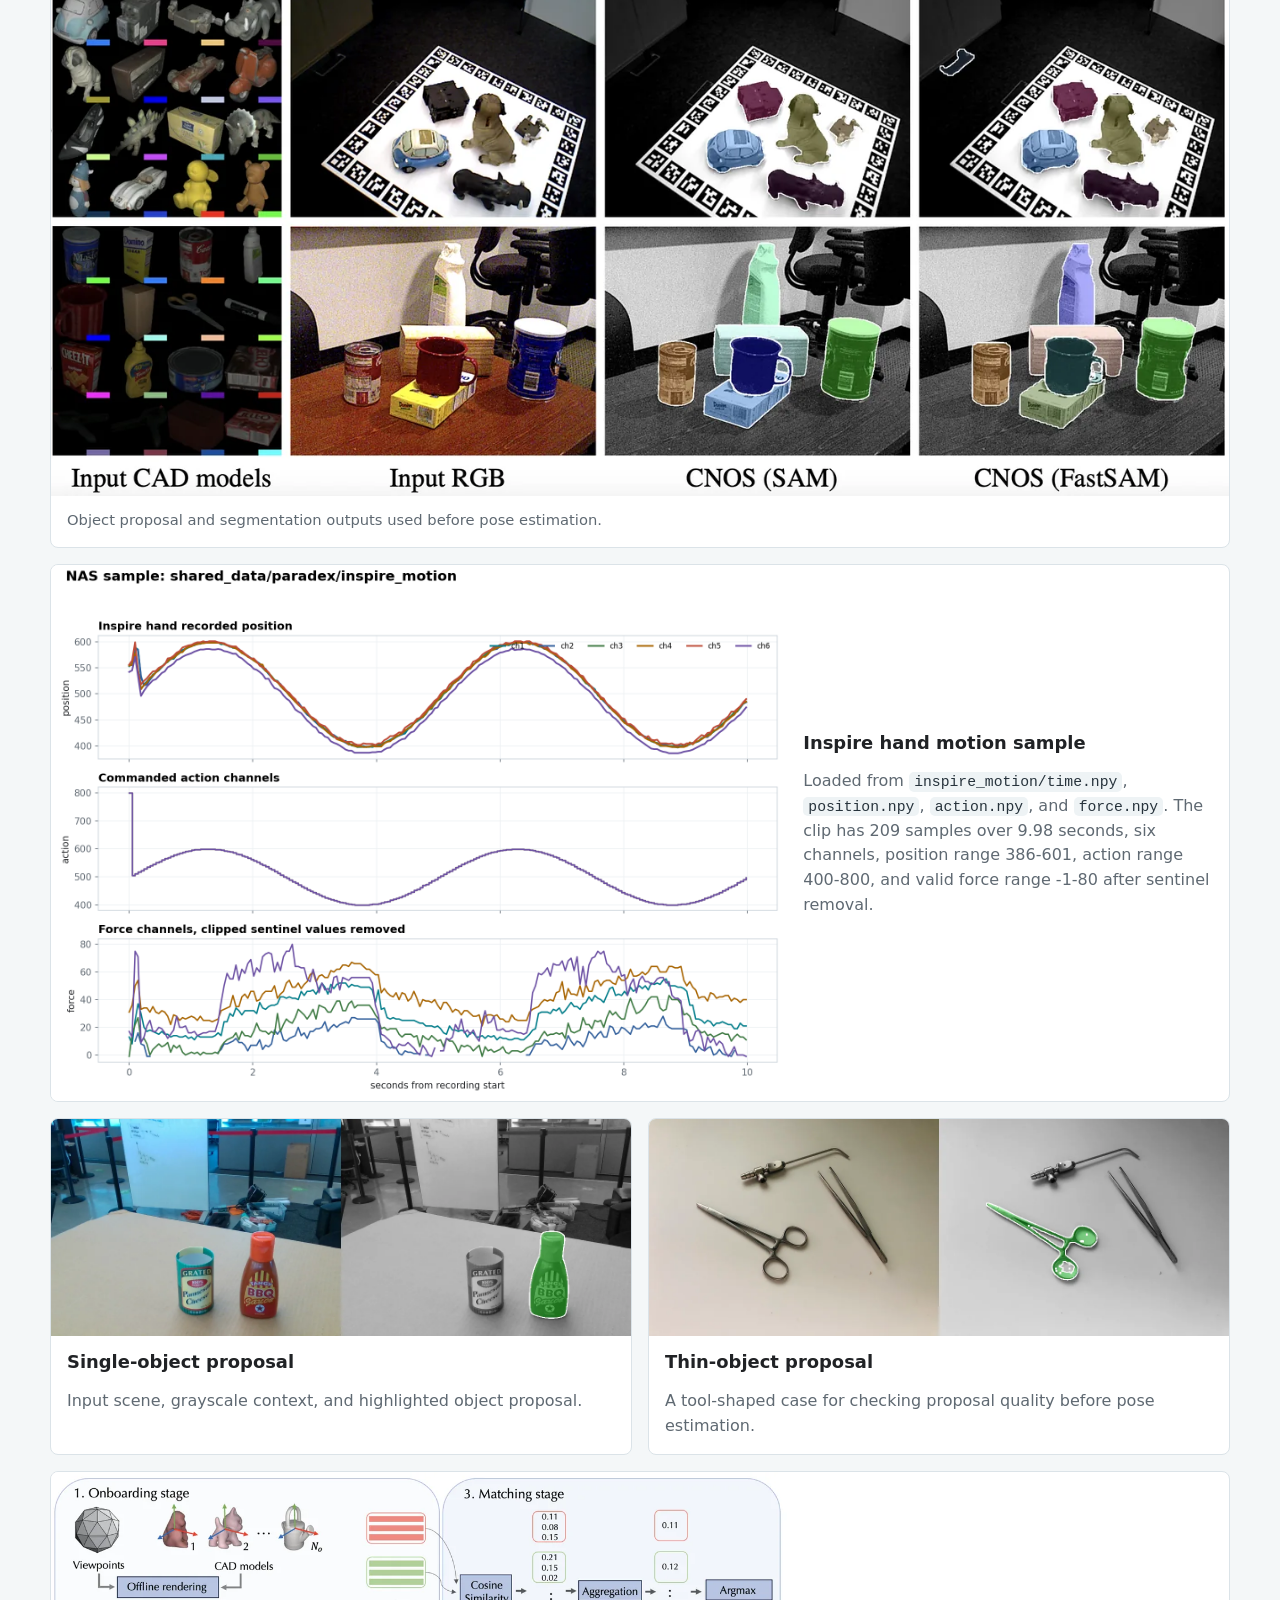
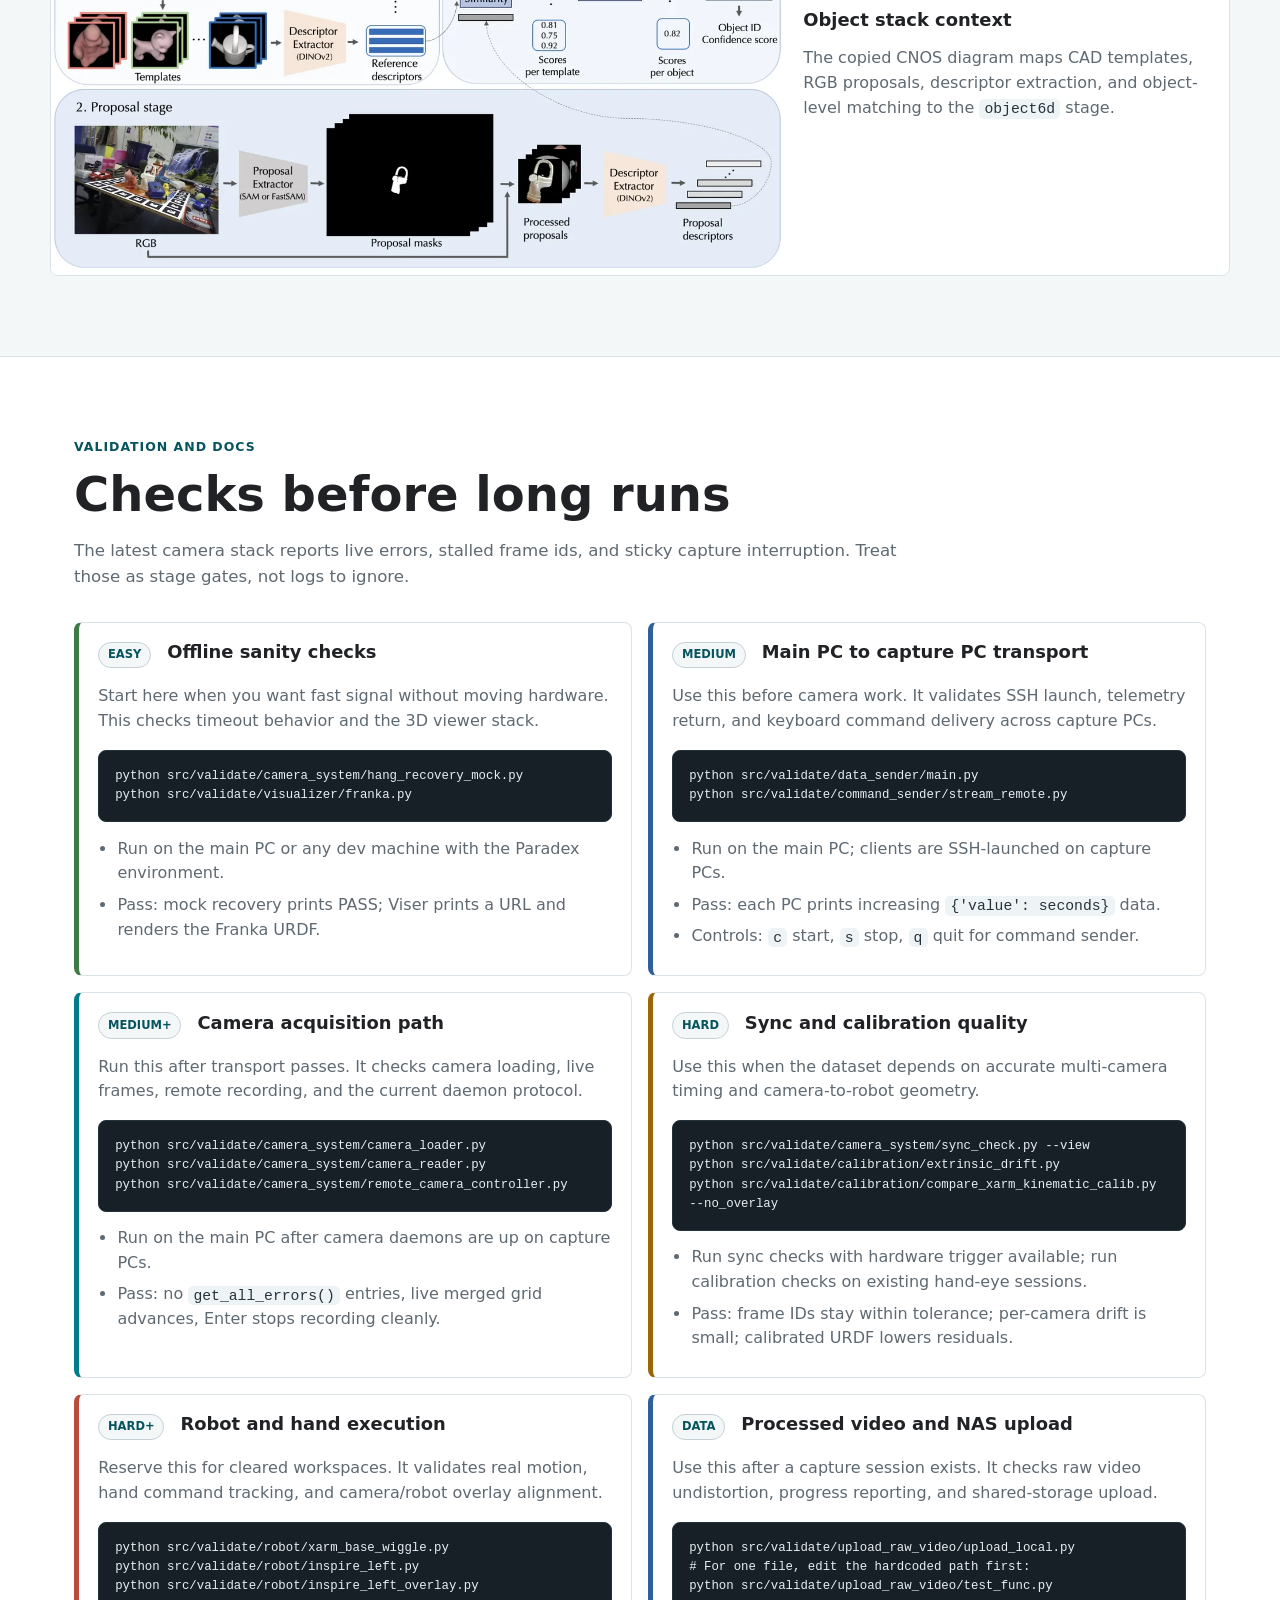
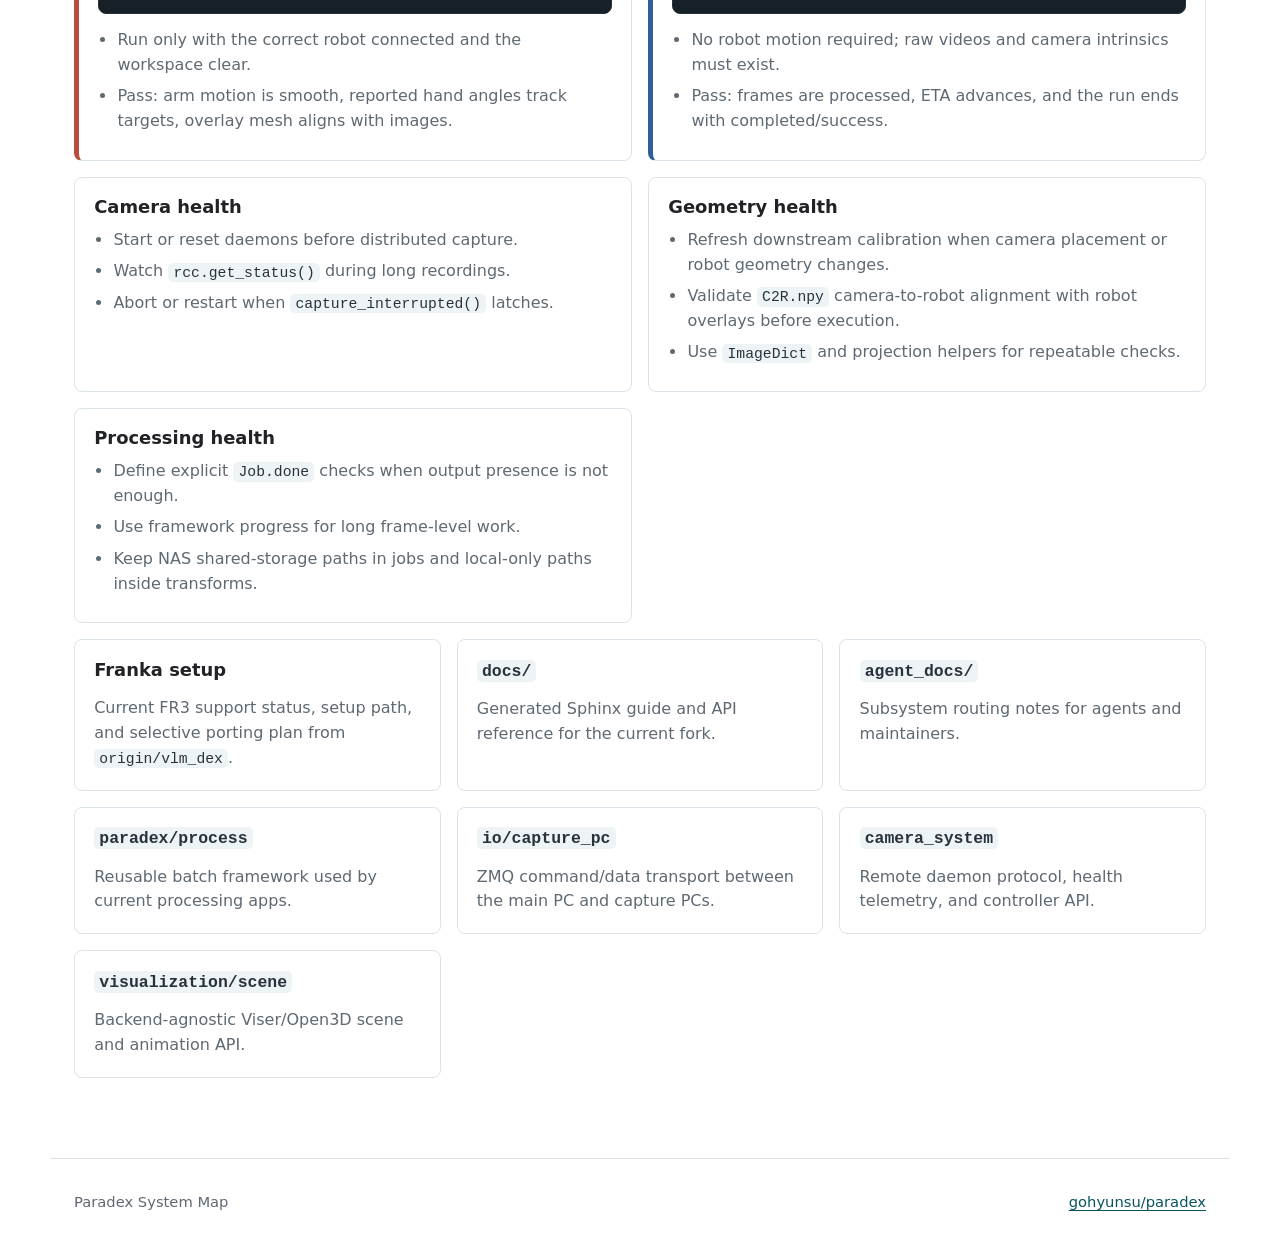
==== commit c40b57a7: "docs: add validation task ladder" ====
--- a/index.html
+++ b/index.html
@@ -23,6 +23,7 @@
         <a href="#capture">Capture</a>
         <a href="#processing">Processing</a>
         <a href="#results">Results</a>
+        <a href="#validation">Validate</a>
         <a href="docs/index.html">Docs</a>
       </div>
     </nav>
@@ -492,6 +493,115 @@
           The latest camera stack reports live errors, stalled frame ids, and sticky
           capture interruption. Treat those as stage gates, not logs to ignore.
         </p>
+      </div>
+
+      <div class="validation-ladder" aria-label="Recommended validation task ladder">
+        <article class="validation-card accent-green">
+          <div class="validation-head">
+            <span class="level-tag">Easy</span>
+            <h3>Offline sanity checks</h3>
+          </div>
+          <p>
+            Start here when you want fast signal without moving hardware. This checks
+            timeout behavior and the 3D viewer stack.
+          </p>
+          <pre><code>python src/validate/camera_system/hang_recovery_mock.py
+python src/validate/visualizer/franka.py</code></pre>
+          <ul>
+            <li>Run on the main PC or any dev machine with the Paradex environment.</li>
+            <li>Pass: mock recovery prints PASS; Viser prints a URL and renders the Franka URDF.</li>
+          </ul>
+        </article>
+
+        <article class="validation-card accent-blue">
+          <div class="validation-head">
+            <span class="level-tag">Medium</span>
+            <h3>Main PC to capture PC transport</h3>
+          </div>
+          <p>
+            Use this before camera work. It validates SSH launch, telemetry return,
+            and keyboard command delivery across capture PCs.
+          </p>
+          <pre><code>python src/validate/data_sender/main.py
+python src/validate/command_sender/stream_remote.py</code></pre>
+          <ul>
+            <li>Run on the main PC; clients are SSH-launched on capture PCs.</li>
+            <li>Pass: each PC prints increasing <code>{'value': seconds}</code> data.</li>
+            <li>Controls: <code>c</code> start, <code>s</code> stop, <code>q</code> quit for command sender.</li>
+          </ul>
+        </article>
+
+        <article class="validation-card accent-teal">
+          <div class="validation-head">
+            <span class="level-tag">Medium+</span>
+            <h3>Camera acquisition path</h3>
+          </div>
+          <p>
+            Run this after transport passes. It checks camera loading, live frames,
+            remote recording, and the current daemon protocol.
+          </p>
+          <pre><code>python src/validate/camera_system/camera_loader.py
+python src/validate/camera_system/camera_reader.py
+python src/validate/camera_system/remote_camera_controller.py</code></pre>
+          <ul>
+            <li>Run on the main PC after camera daemons are up on capture PCs.</li>
+            <li>Pass: no <code>get_all_errors()</code> entries, live merged grid advances, Enter stops recording cleanly.</li>
+          </ul>
+        </article>
+
+        <article class="validation-card accent-amber">
+          <div class="validation-head">
+            <span class="level-tag">Hard</span>
+            <h3>Sync and calibration quality</h3>
+          </div>
+          <p>
+            Use this when the dataset depends on accurate multi-camera timing and
+            camera-to-robot geometry.
+          </p>
+          <pre><code>python src/validate/camera_system/sync_check.py --view
+python src/validate/calibration/extrinsic_drift.py
+python src/validate/calibration/compare_xarm_kinematic_calib.py --no_overlay</code></pre>
+          <ul>
+            <li>Run sync checks with hardware trigger available; run calibration checks on existing hand-eye sessions.</li>
+            <li>Pass: frame IDs stay within tolerance; per-camera drift is small; calibrated URDF lowers residuals.</li>
+          </ul>
+        </article>
+
+        <article class="validation-card accent-coral">
+          <div class="validation-head">
+            <span class="level-tag">Hard+</span>
+            <h3>Robot and hand execution</h3>
+          </div>
+          <p>
+            Reserve this for cleared workspaces. It validates real motion, hand
+            command tracking, and camera/robot overlay alignment.
+          </p>
+          <pre><code>python src/validate/robot/xarm_base_wiggle.py
+python src/validate/robot/inspire_left.py
+python src/validate/robot/inspire_left_overlay.py</code></pre>
+          <ul>
+            <li>Run only with the correct robot connected and the workspace clear.</li>
+            <li>Pass: arm motion is smooth, reported hand angles track targets, overlay mesh aligns with images.</li>
+          </ul>
+        </article>
+
+        <article class="validation-card accent-blue">
+          <div class="validation-head">
+            <span class="level-tag">Data</span>
+            <h3>Processed video and NAS upload</h3>
+          </div>
+          <p>
+            Use this after a capture session exists. It checks raw video undistortion,
+            progress reporting, and shared-storage upload.
+          </p>
+          <pre><code>python src/validate/upload_raw_video/upload_local.py
+# For one file, edit the hardcoded path first:
+python src/validate/upload_raw_video/test_func.py</code></pre>
+          <ul>
+            <li>No robot motion required; raw videos and camera intrinsics must exist.</li>
+            <li>Pass: frames are processed, ETA advances, and the run ends with completed/success.</li>
+          </ul>
+        </article>
       </div>
 
       <div class="ops-grid">
--- a/assets/style.css
+++ b/assets/style.css
@@ -355,6 +355,7 @@
 .update-grid,
 .topology-grid,
 .mode-grid,
+.validation-ladder,
 .ops-grid,
 .repo-grid {
   display: grid;
@@ -378,6 +379,11 @@
 .mode-grid,
 .ops-grid {
   grid-template-columns: repeat(2, minmax(0, 1fr));
+}
+
+.validation-ladder {
+  grid-template-columns: repeat(2, minmax(0, 1fr));
+  margin-bottom: 1rem;
 }
 
 .repo-grid {
@@ -390,6 +396,7 @@
 .update-card,
 .system-card,
 .mode-card,
+.validation-card,
 .lane,
 .result-card,
 .ops-grid article,
@@ -405,6 +412,7 @@
 .update-card,
 .system-card,
 .mode-card,
+.validation-card,
 .ops-grid article,
 .link-card,
 .lane {
@@ -416,6 +424,8 @@
 .update-card p,
 .system-card li,
 .mode-card p,
+.validation-card p,
+.validation-card li,
 .lane li,
 .lane p,
 .result-card p,
@@ -459,6 +469,60 @@
 .accent-teal { border-left-color: var(--teal); }
 .accent-green { border-left-color: var(--green); }
 .accent-amber { border-left-color: var(--amber); }
+.accent-coral { border-left-color: var(--coral); }
+
+.validation-card {
+  border-left-width: 5px;
+}
+
+.validation-head {
+  display: flex;
+  align-items: baseline;
+  justify-content: flex-start;
+  gap: 1rem;
+  margin-bottom: 0.55rem;
+}
+
+.validation-head h3 {
+  flex: 1 1 auto;
+  margin-bottom: 0;
+}
+
+.level-tag {
+  flex: 0 0 auto;
+  border: 1px solid var(--line-strong);
+  border-radius: 999px;
+  padding: 0.2rem 0.55rem;
+  color: var(--teal-dark);
+  background: var(--soft);
+  font-size: 0.72rem;
+  font-weight: 820;
+  text-transform: uppercase;
+}
+
+.validation-card pre {
+  margin: 0.9rem 0;
+  font-size: 0.84rem;
+  overflow-x: hidden;
+  white-space: pre-wrap;
+}
+
+.validation-card pre code {
+  display: block;
+  max-width: 100%;
+  white-space: pre-wrap;
+  overflow-wrap: anywhere;
+  word-break: break-word;
+}
+
+.validation-card ul {
+  margin: 0;
+  padding-left: 1.2rem;
+}
+
+.validation-card li {
+  margin: 0.42rem 0;
+}
 
 .io-strip {
   display: grid;
@@ -656,6 +720,7 @@
   .term-grid,
   .update-grid,
   .process-lanes,
+  .validation-ladder,
   .result-card.wide,
   .repo-grid {
     grid-template-columns: 1fr;
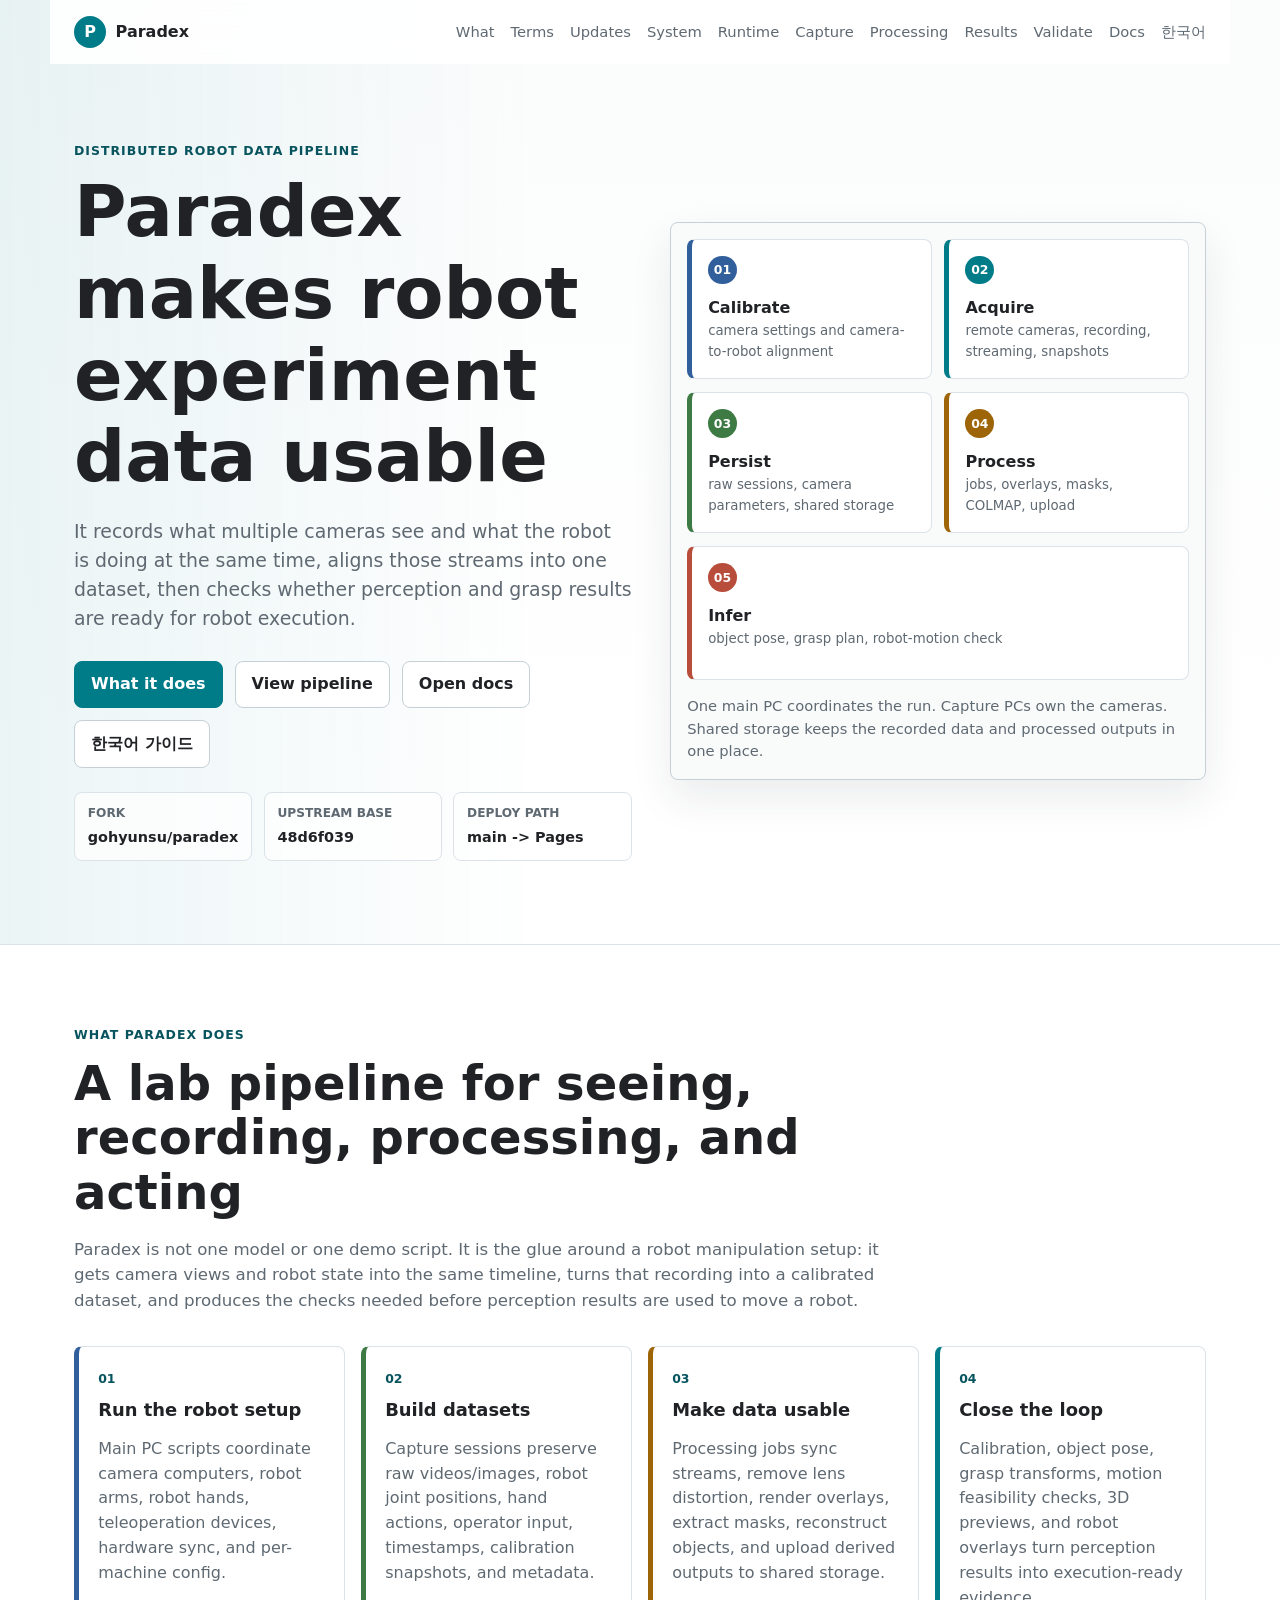
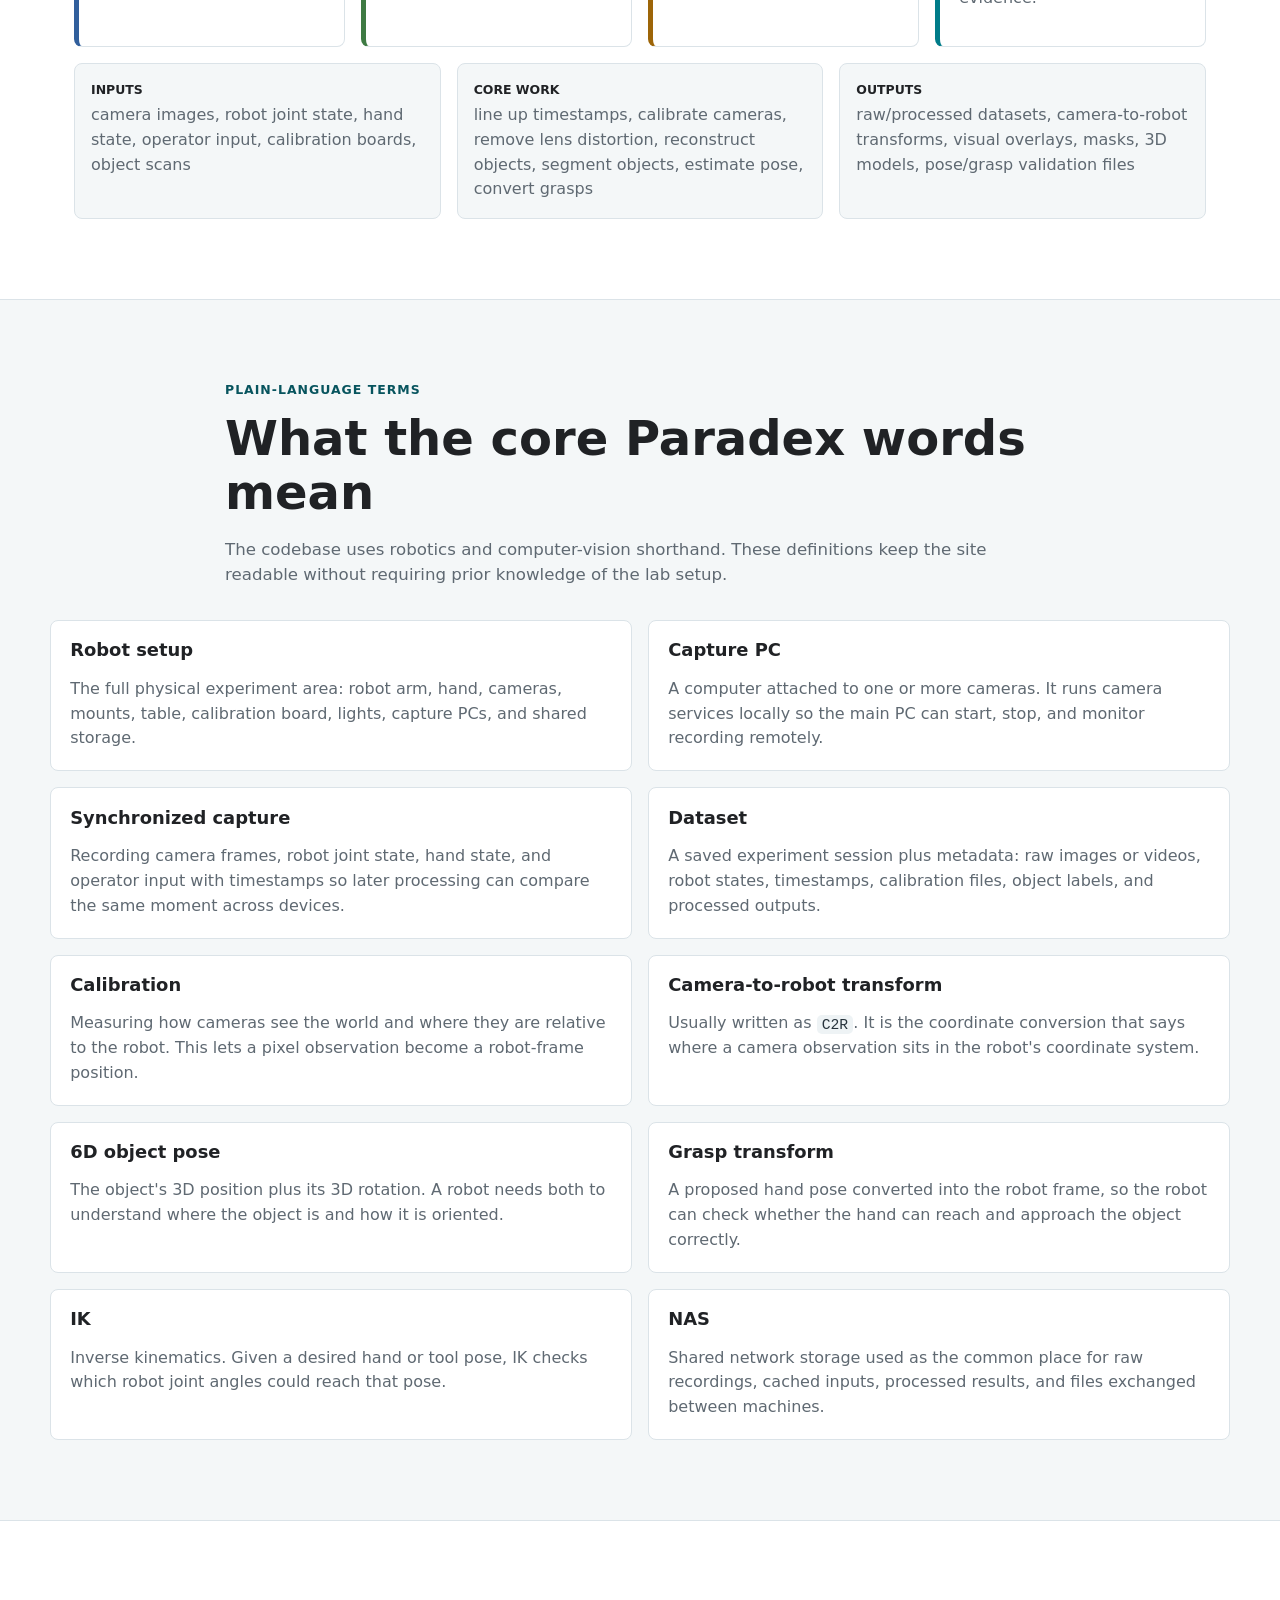
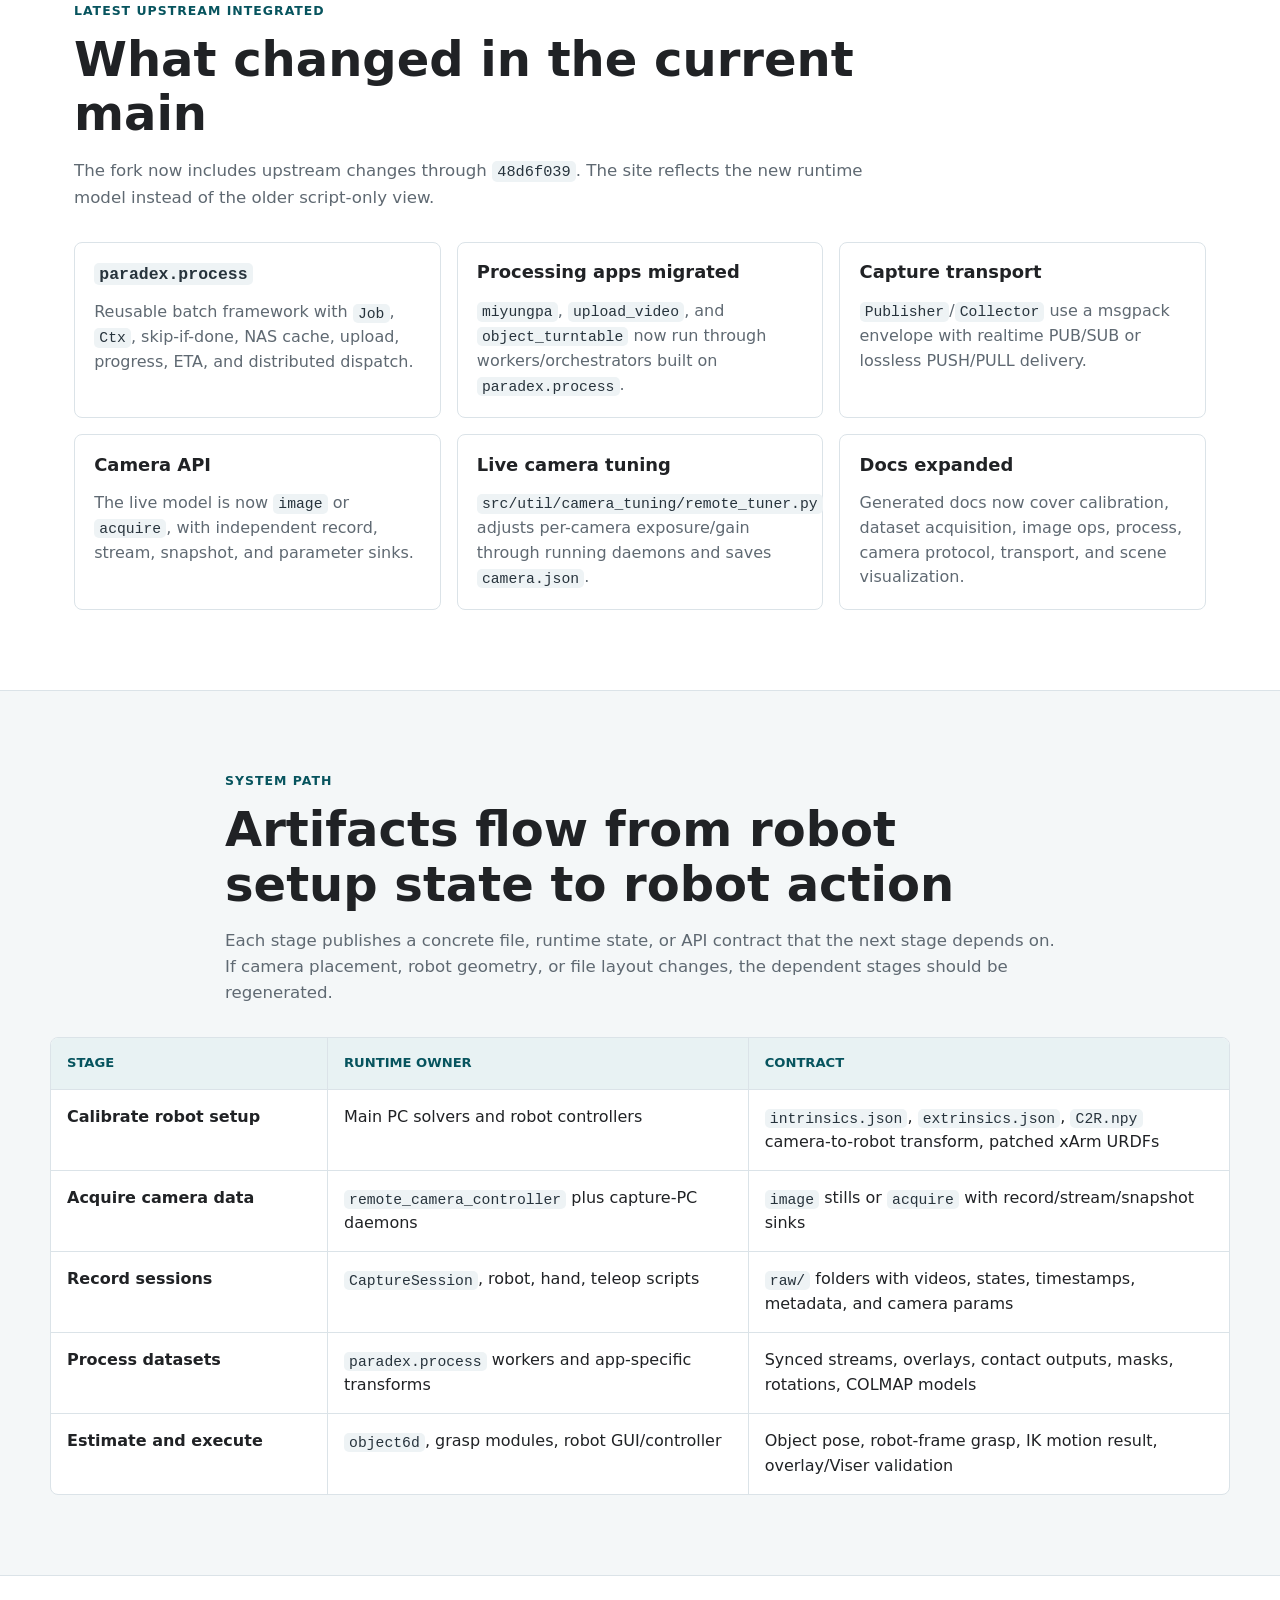
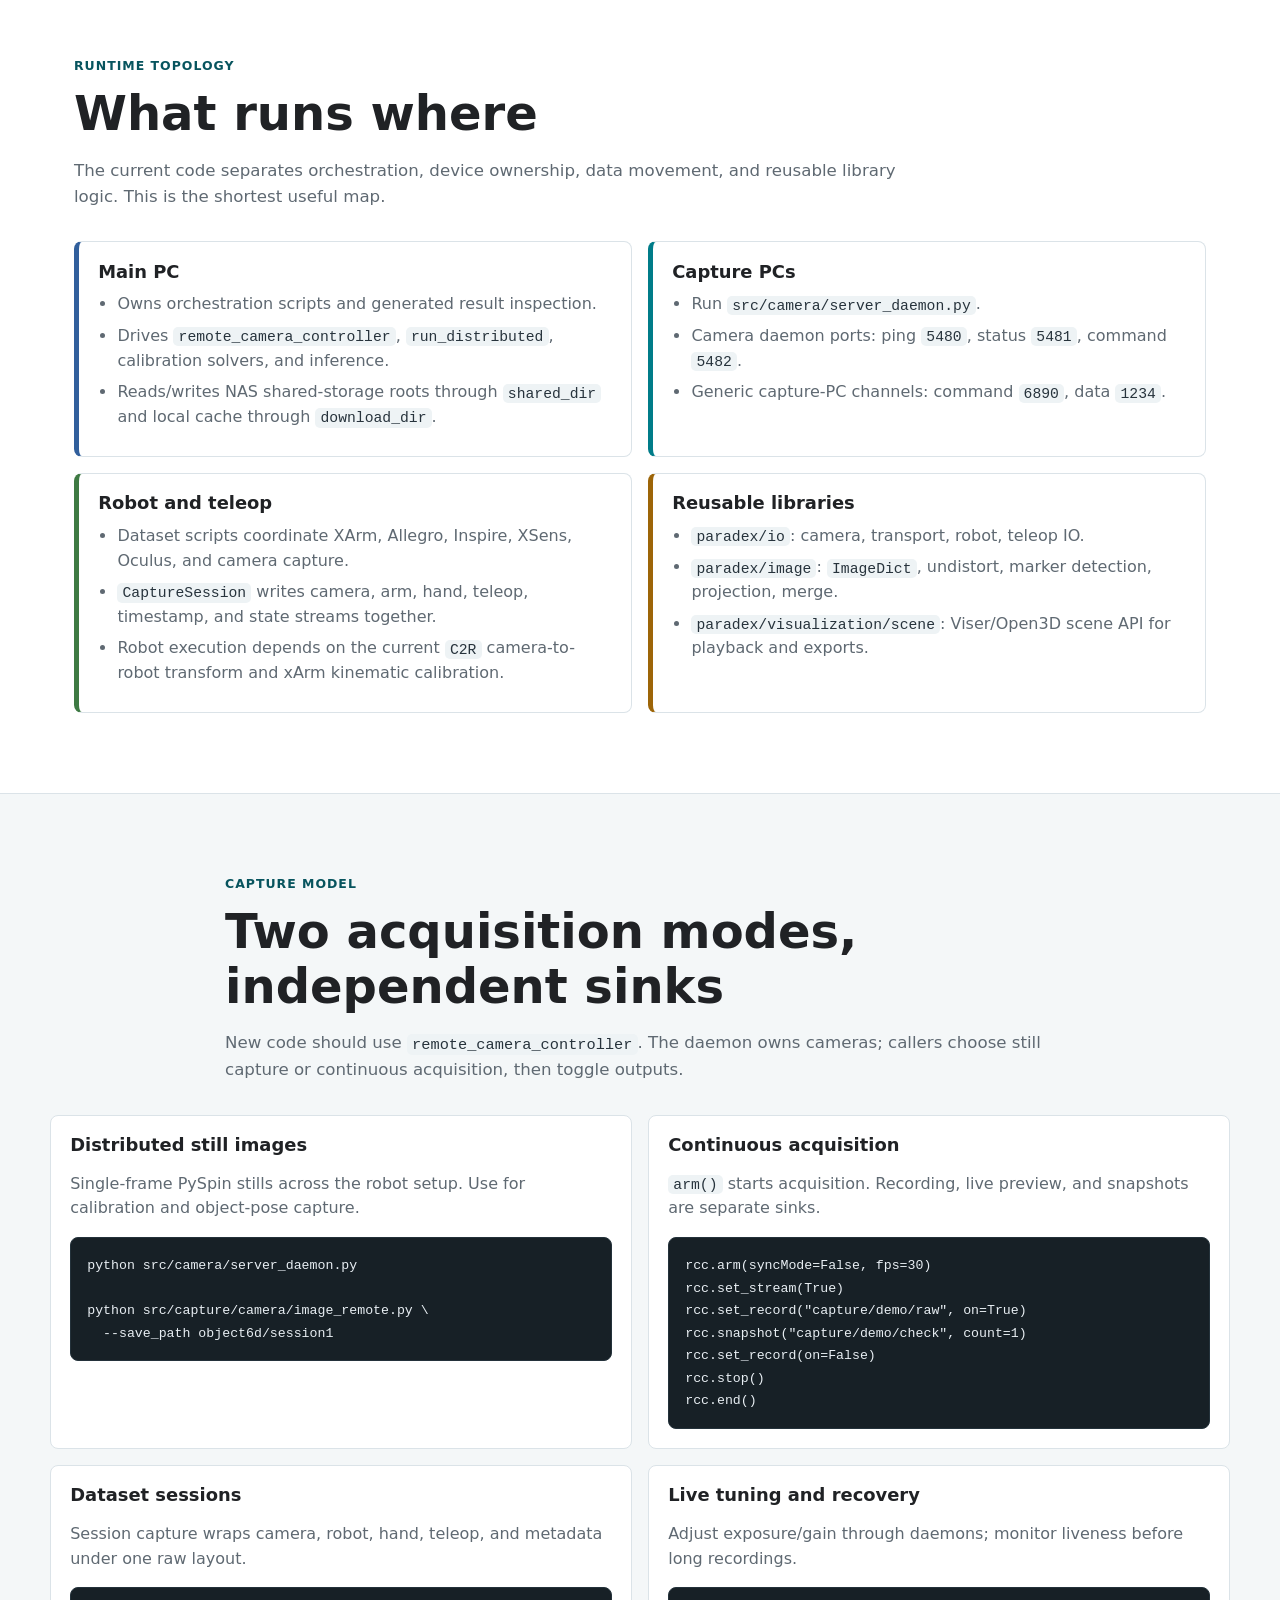
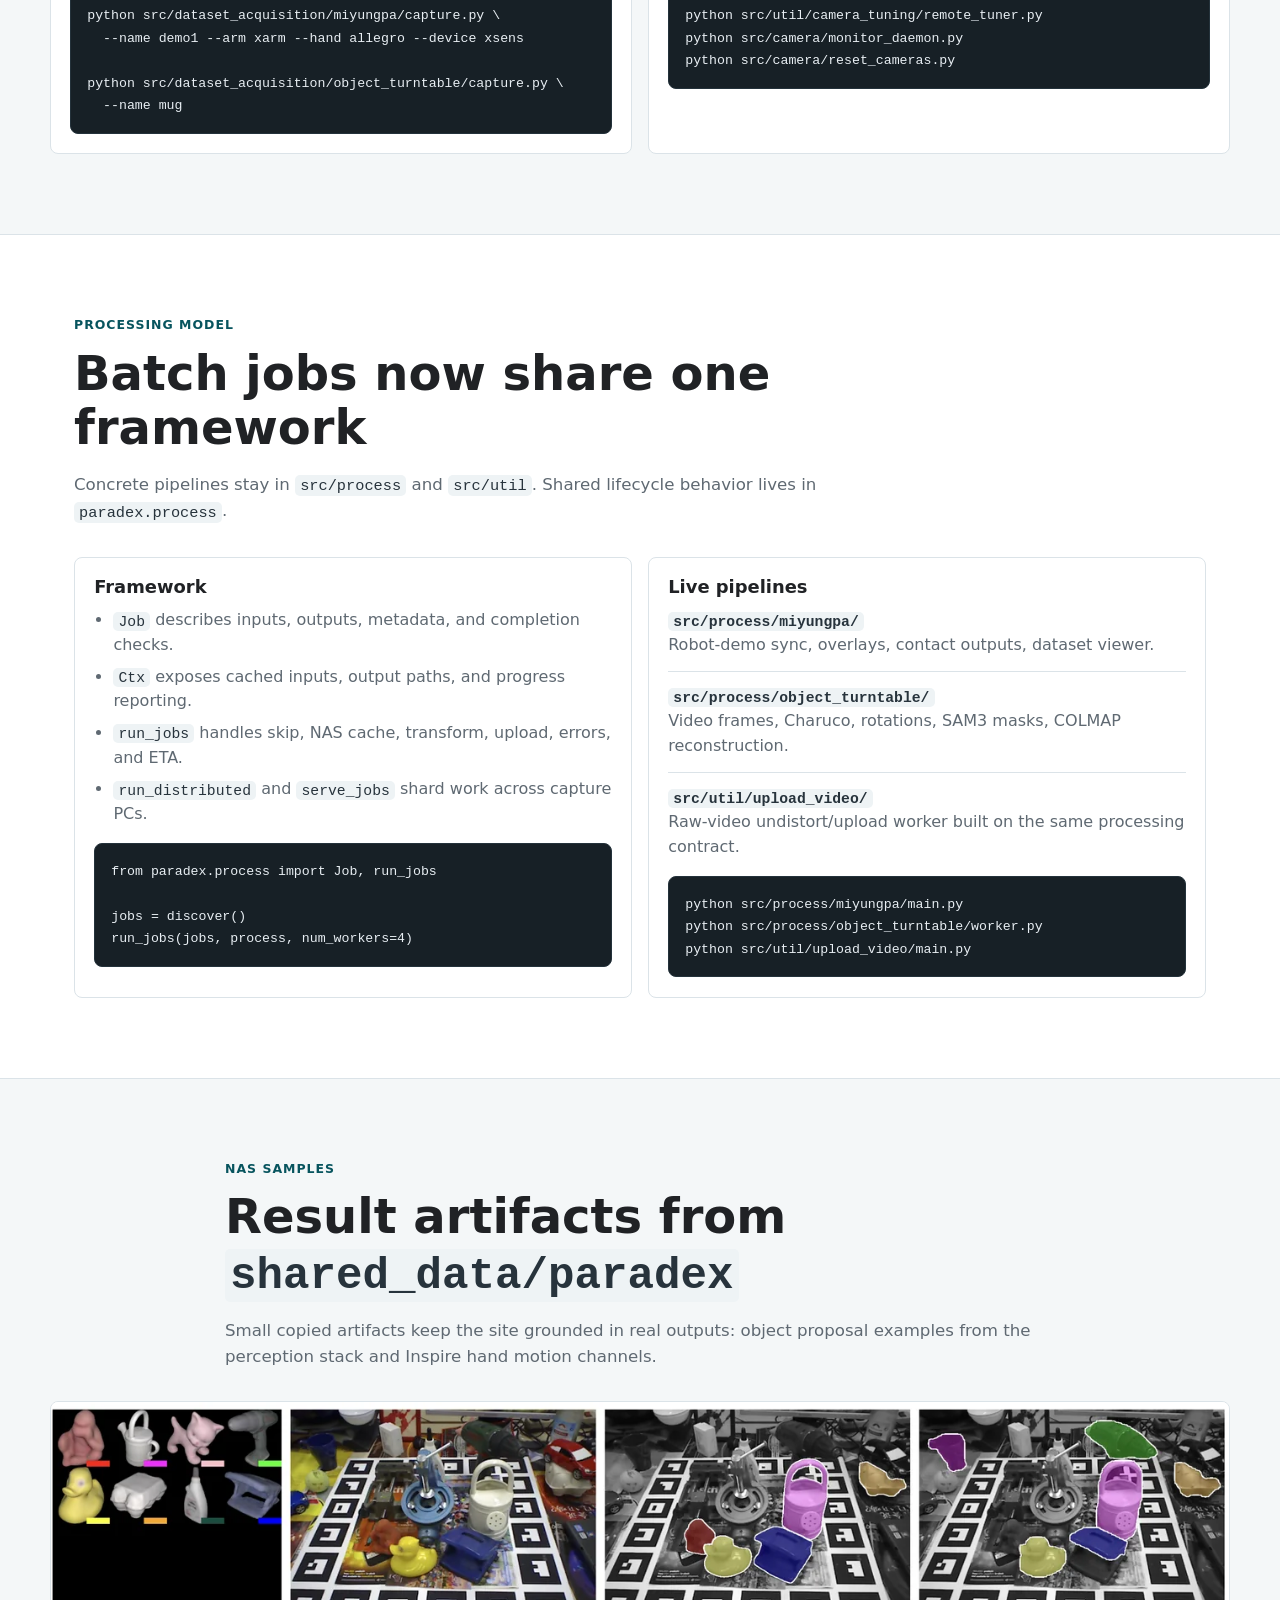
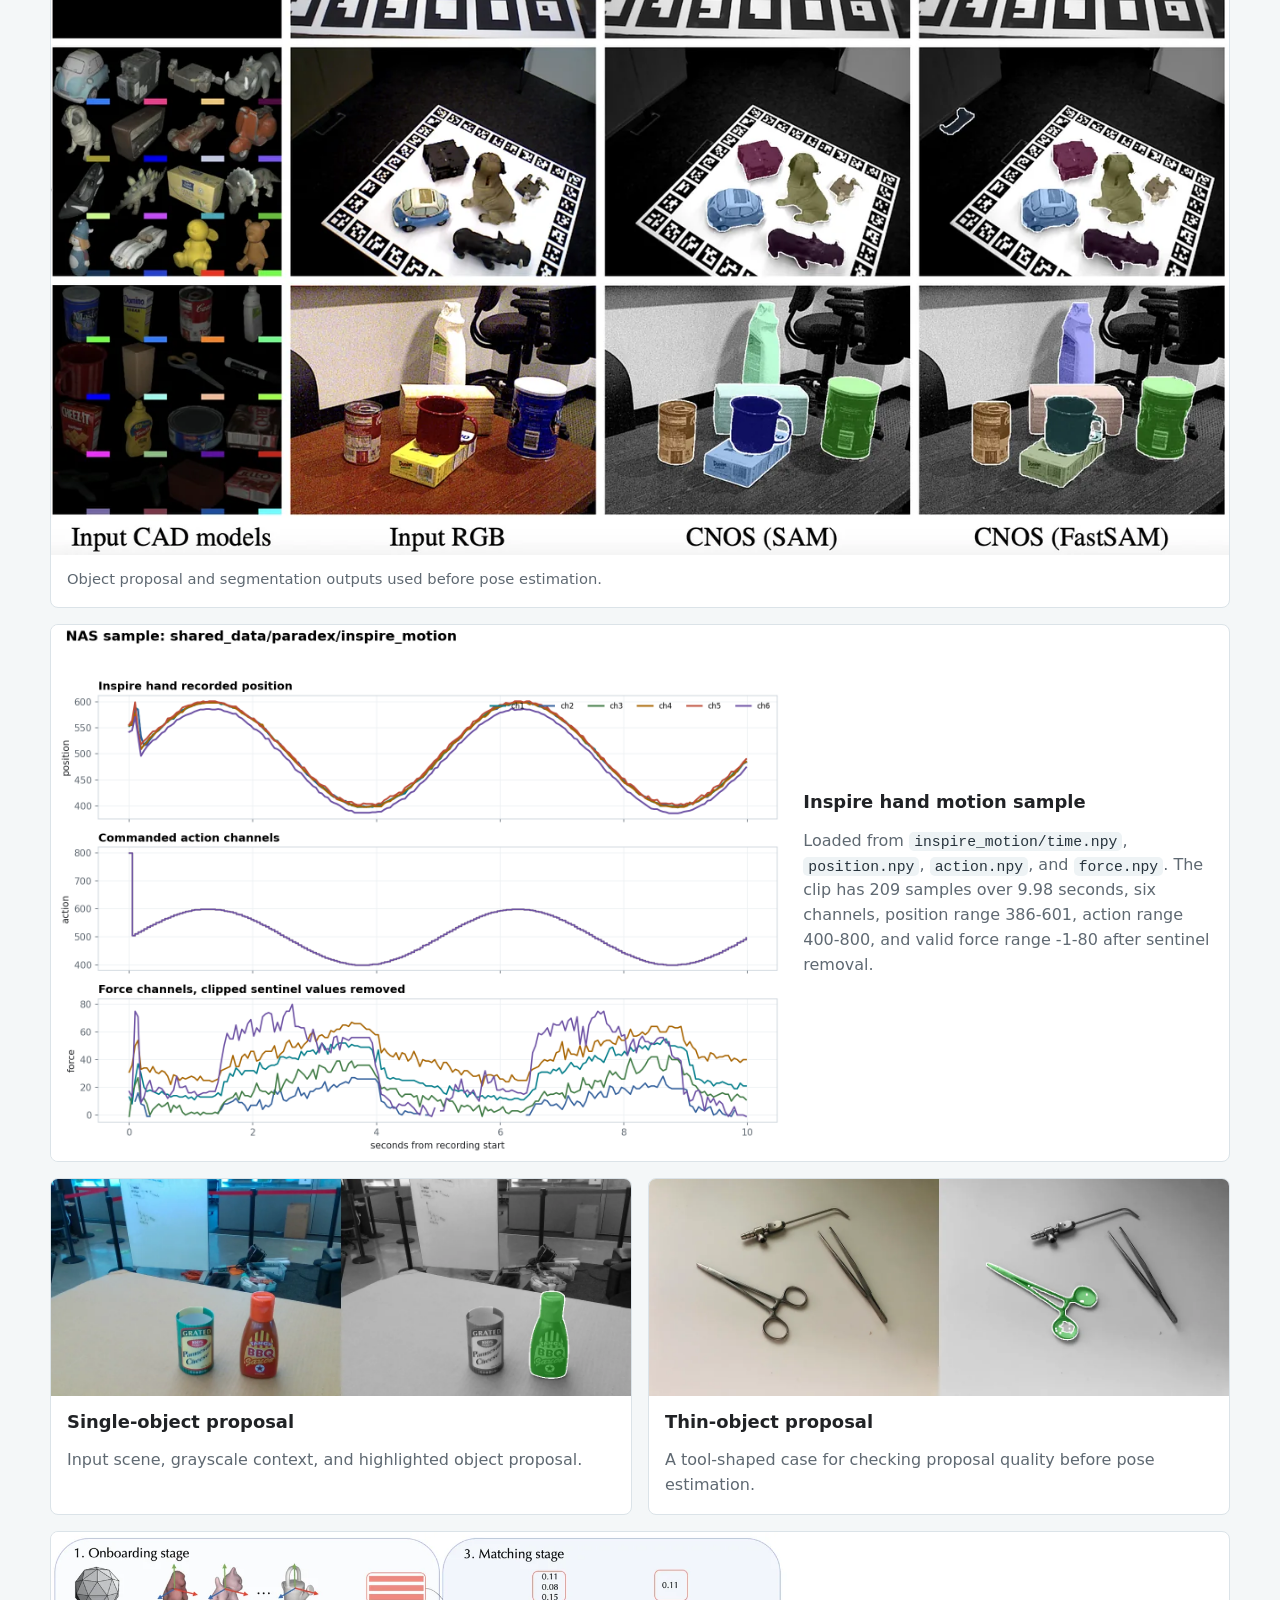
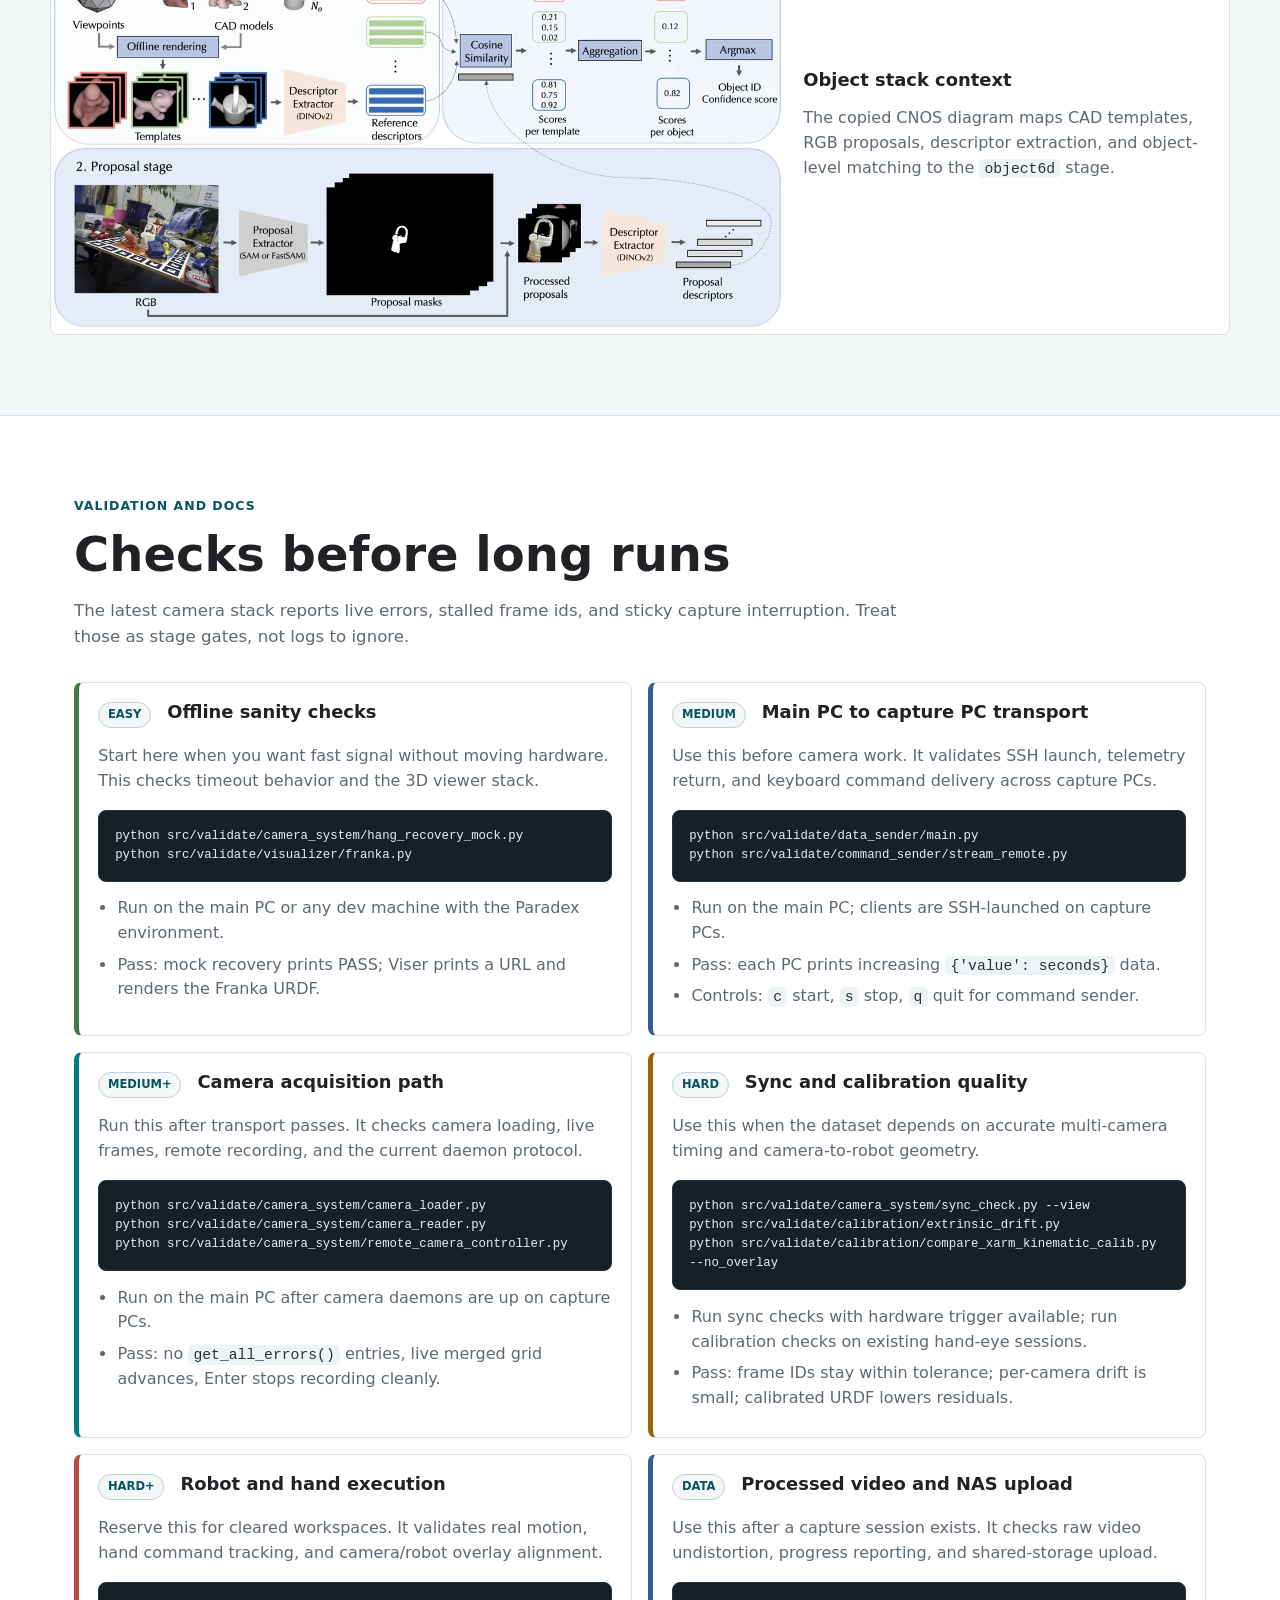
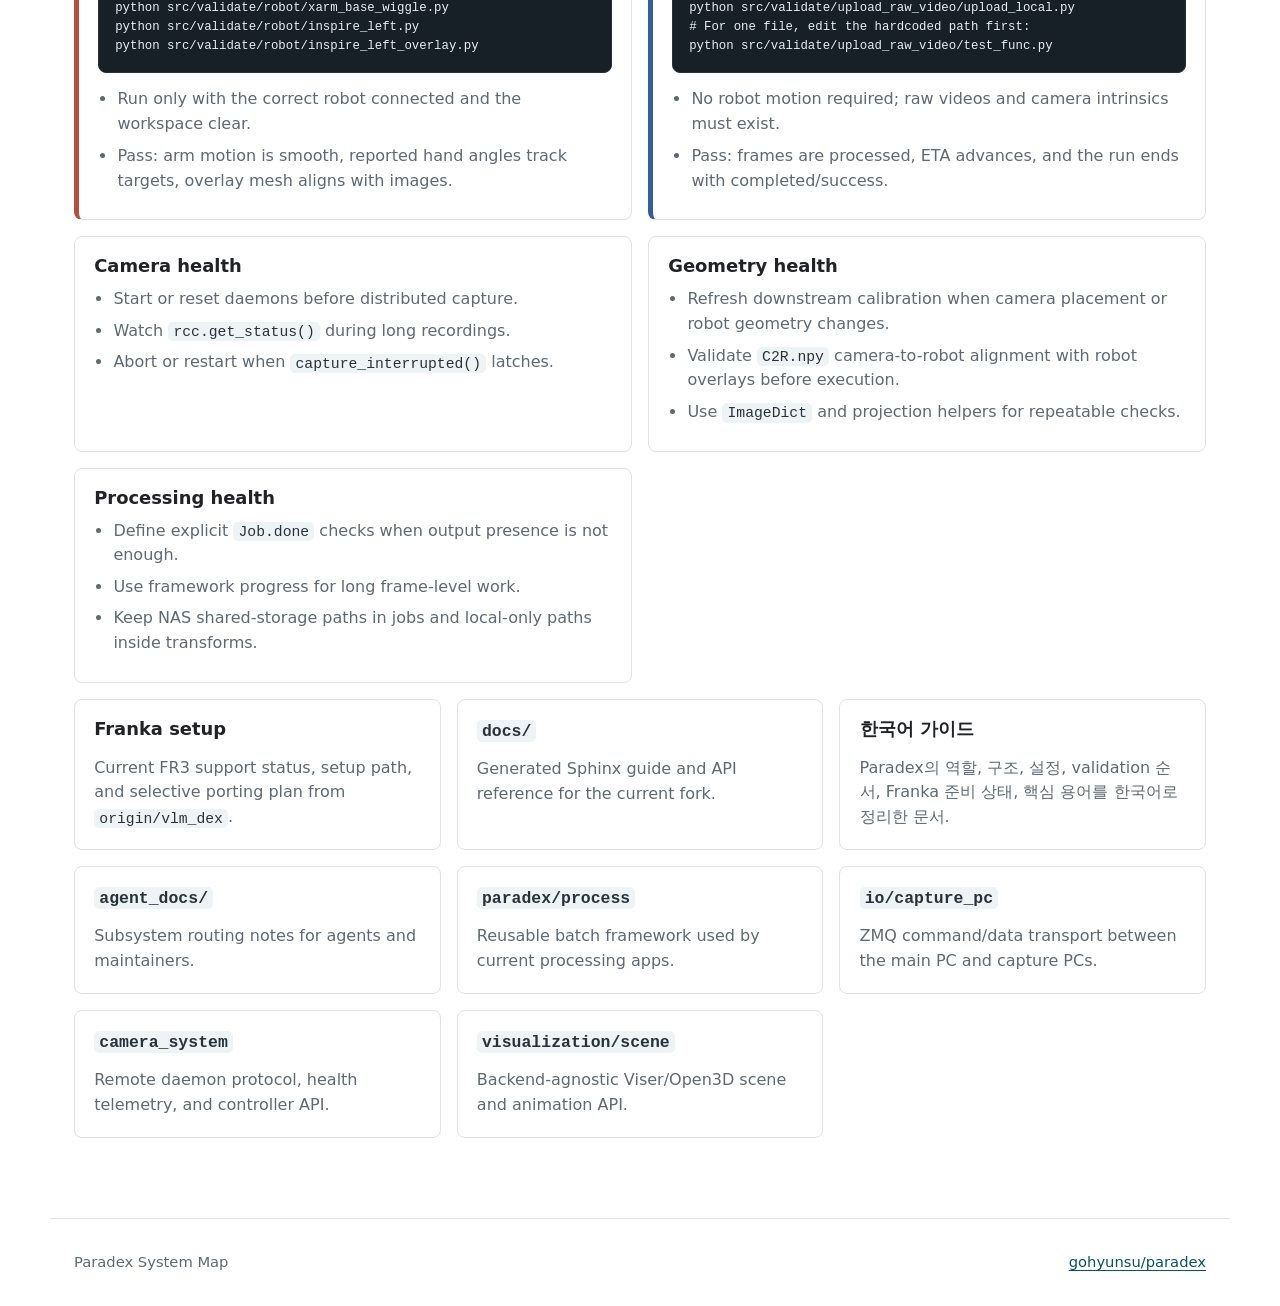
==== commit 99458870: "docs: add Korean Paradex guide" ====
--- a/index.html
+++ b/index.html
@@ -25,6 +25,7 @@
         <a href="#results">Results</a>
         <a href="#validation">Validate</a>
         <a href="docs/index.html">Docs</a>
+        <a href="docs/korean_guide.html">한국어</a>
       </div>
     </nav>
 
@@ -40,7 +41,8 @@
         <div class="hero-actions" aria-label="Primary actions">
           <a class="button primary" href="#overview">What it does</a>
           <a class="button" href="#system">View pipeline</a>
-          <a class="button" href="docs/index.html">Open API docs</a>
+          <a class="button" href="docs/index.html">Open docs</a>
+          <a class="button" href="docs/korean_guide.html">한국어 가이드</a>
         </div>
         <dl class="version-strip" aria-label="Repository state">
           <div>
@@ -640,6 +642,10 @@
           <h3><code>docs/</code></h3>
           <p>Generated Sphinx guide and API reference for the current fork.</p>
         </a>
+        <a class="link-card" href="docs/korean_guide.html">
+          <h3>한국어 가이드</h3>
+          <p>Paradex의 역할, 구조, 설정, validation 순서, Franka 준비 상태, 핵심 용어를 한국어로 정리한 문서.</p>
+        </a>
         <a class="link-card" href="https://github.com/gohyunsu/paradex/blob/main/agent_docs/README.md">
           <h3><code>agent_docs/</code></h3>
           <p>Subsystem routing notes for agents and maintainers.</p>
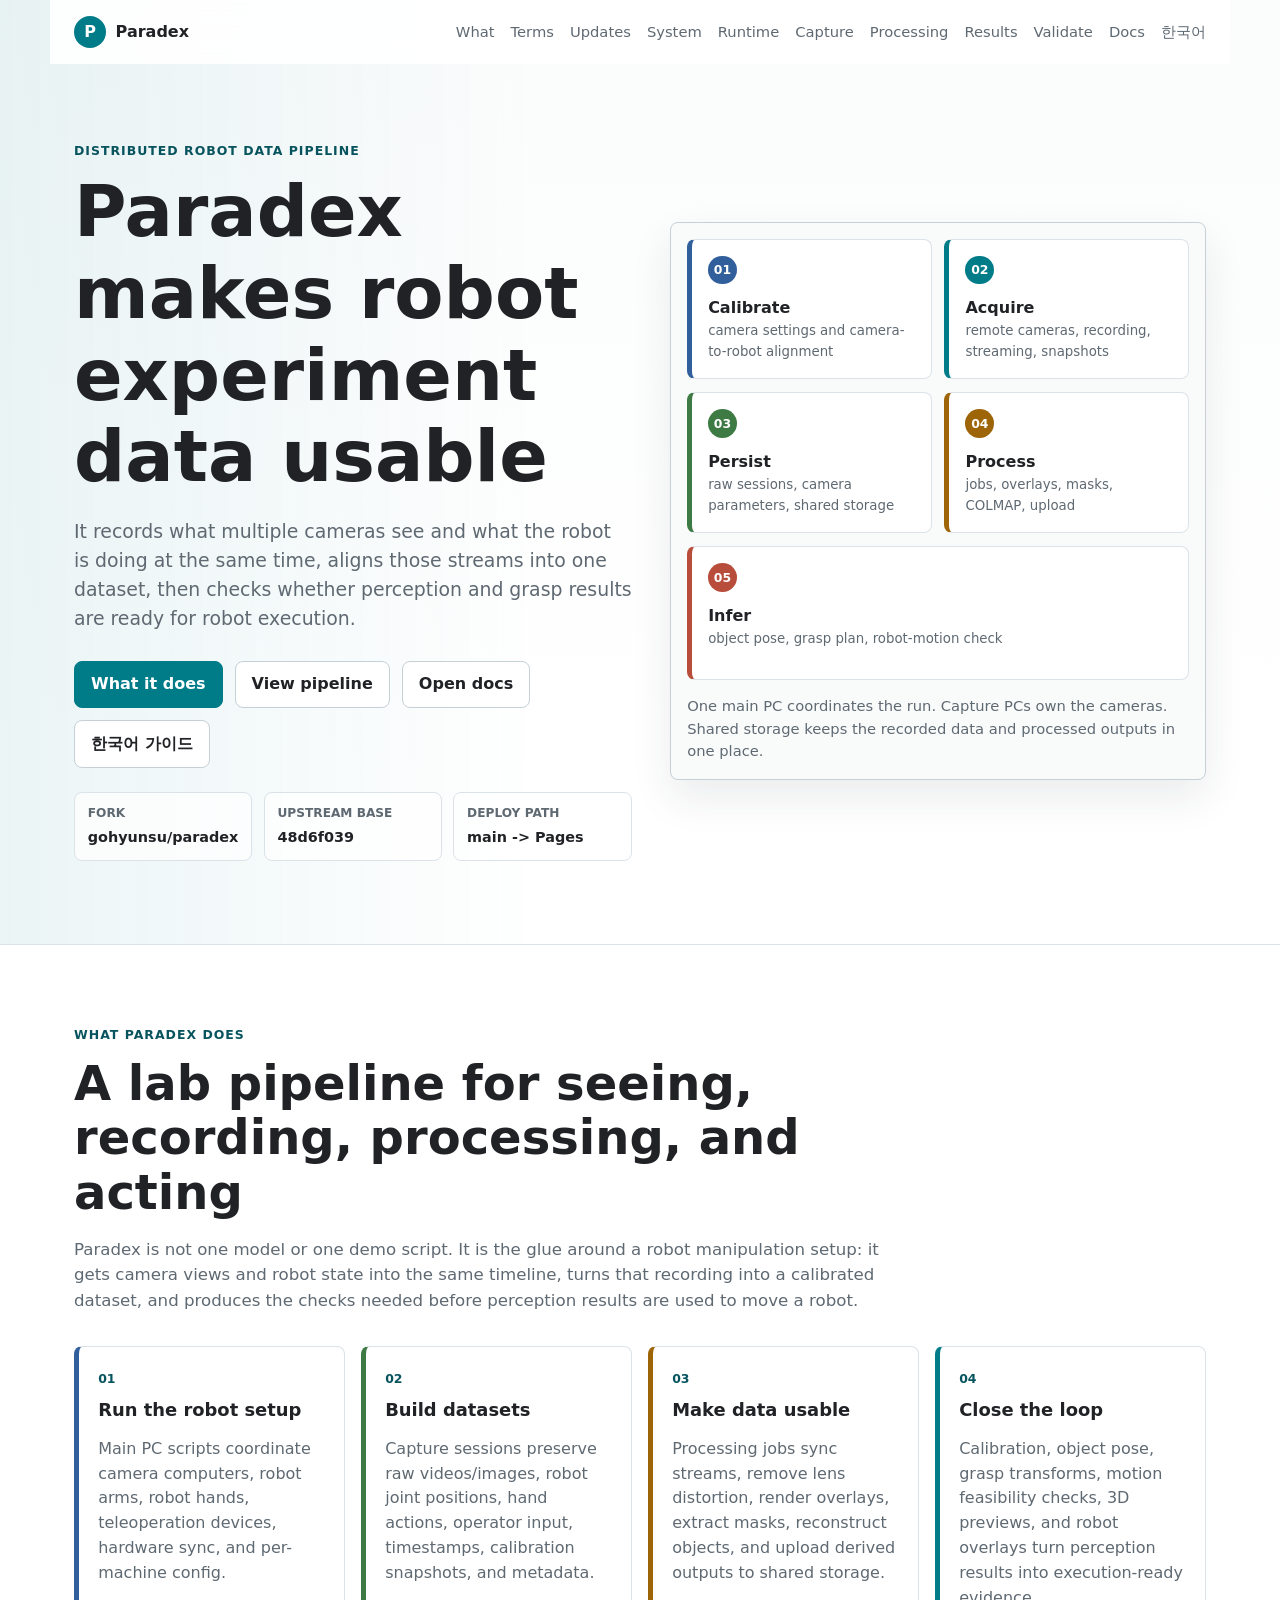
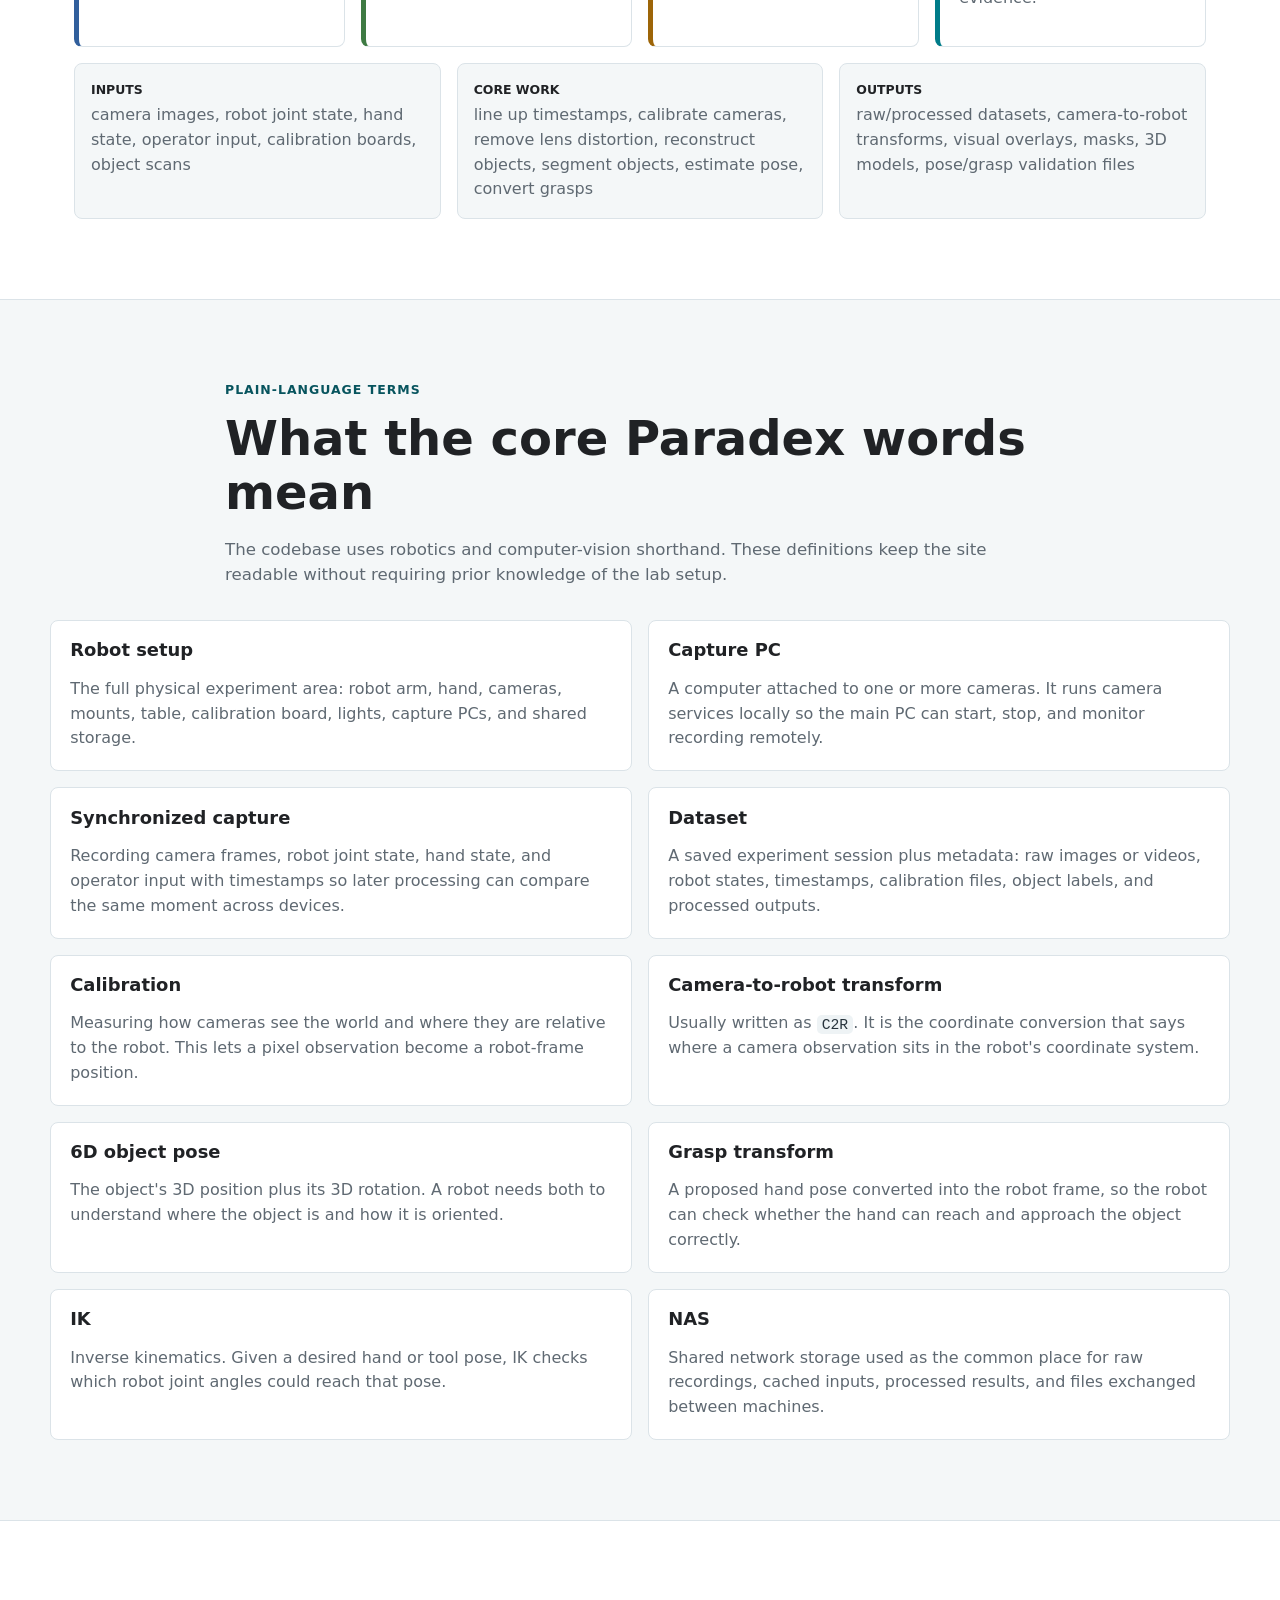
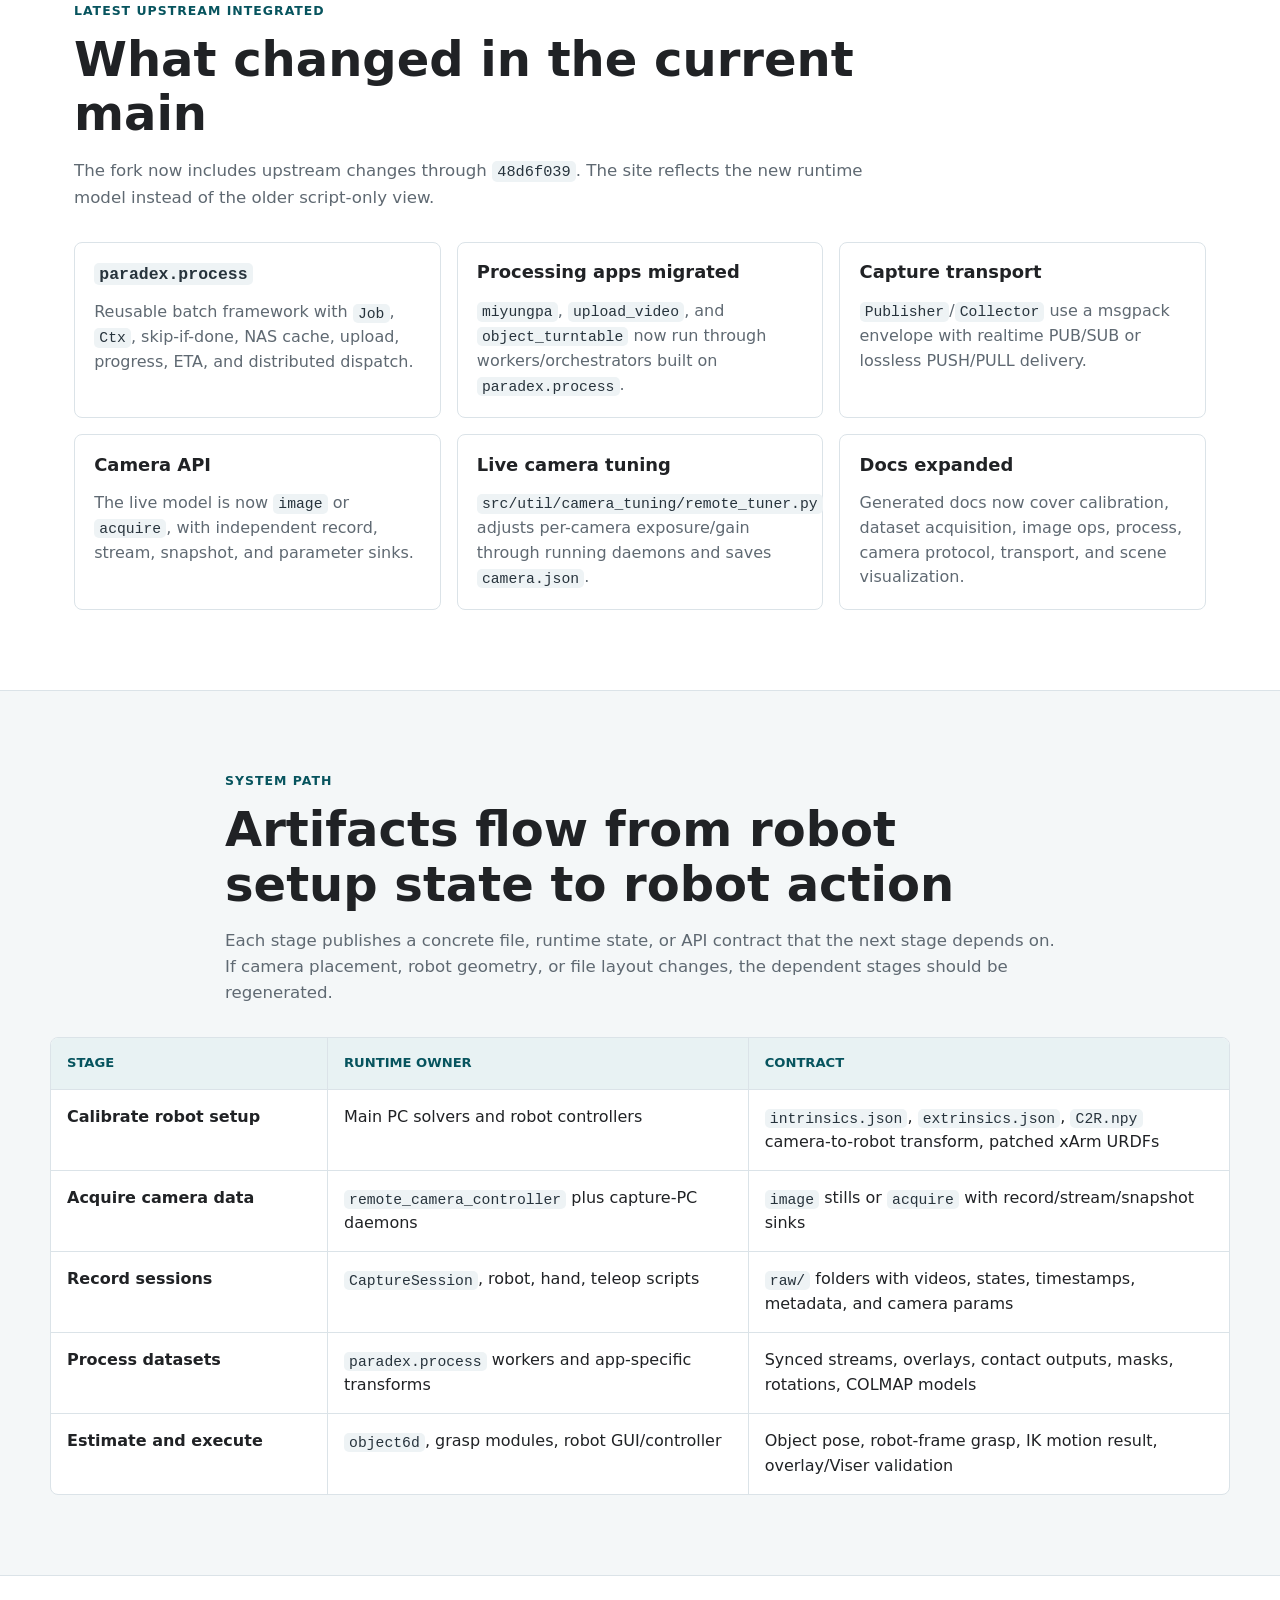
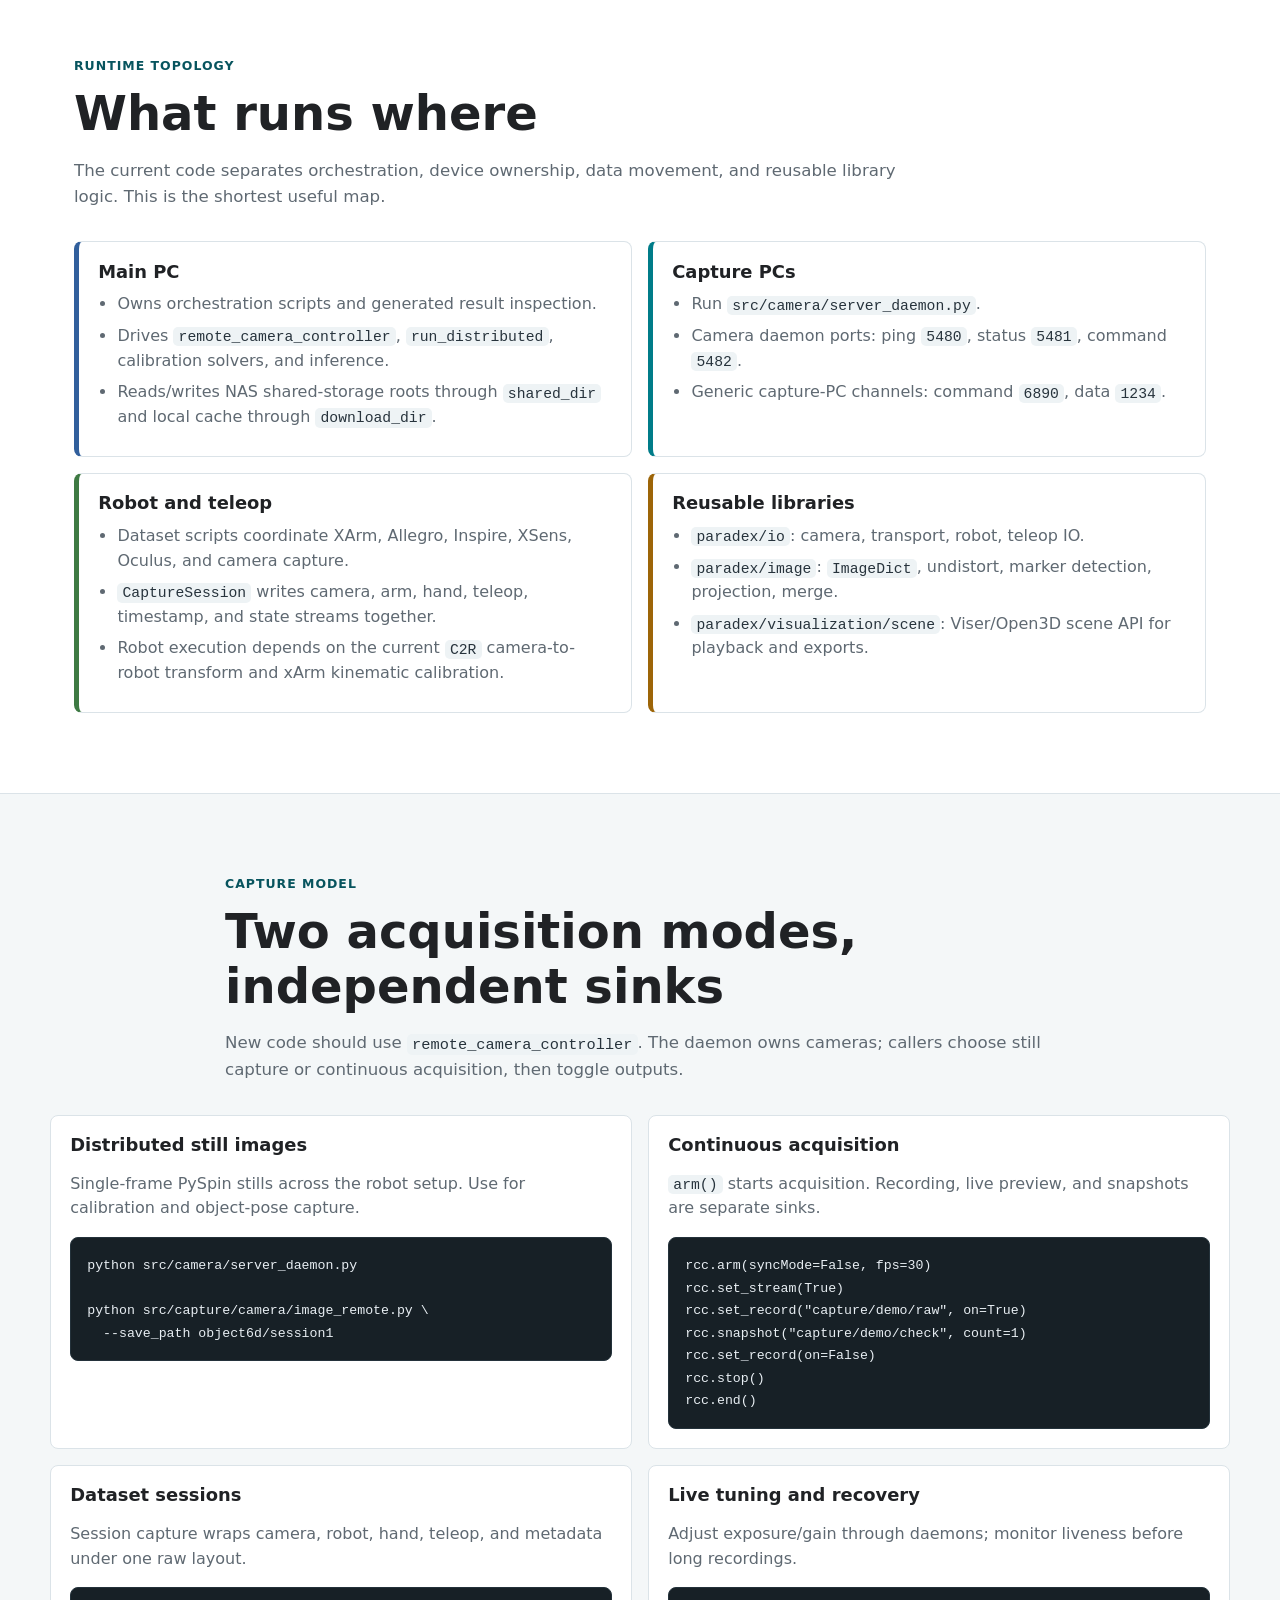
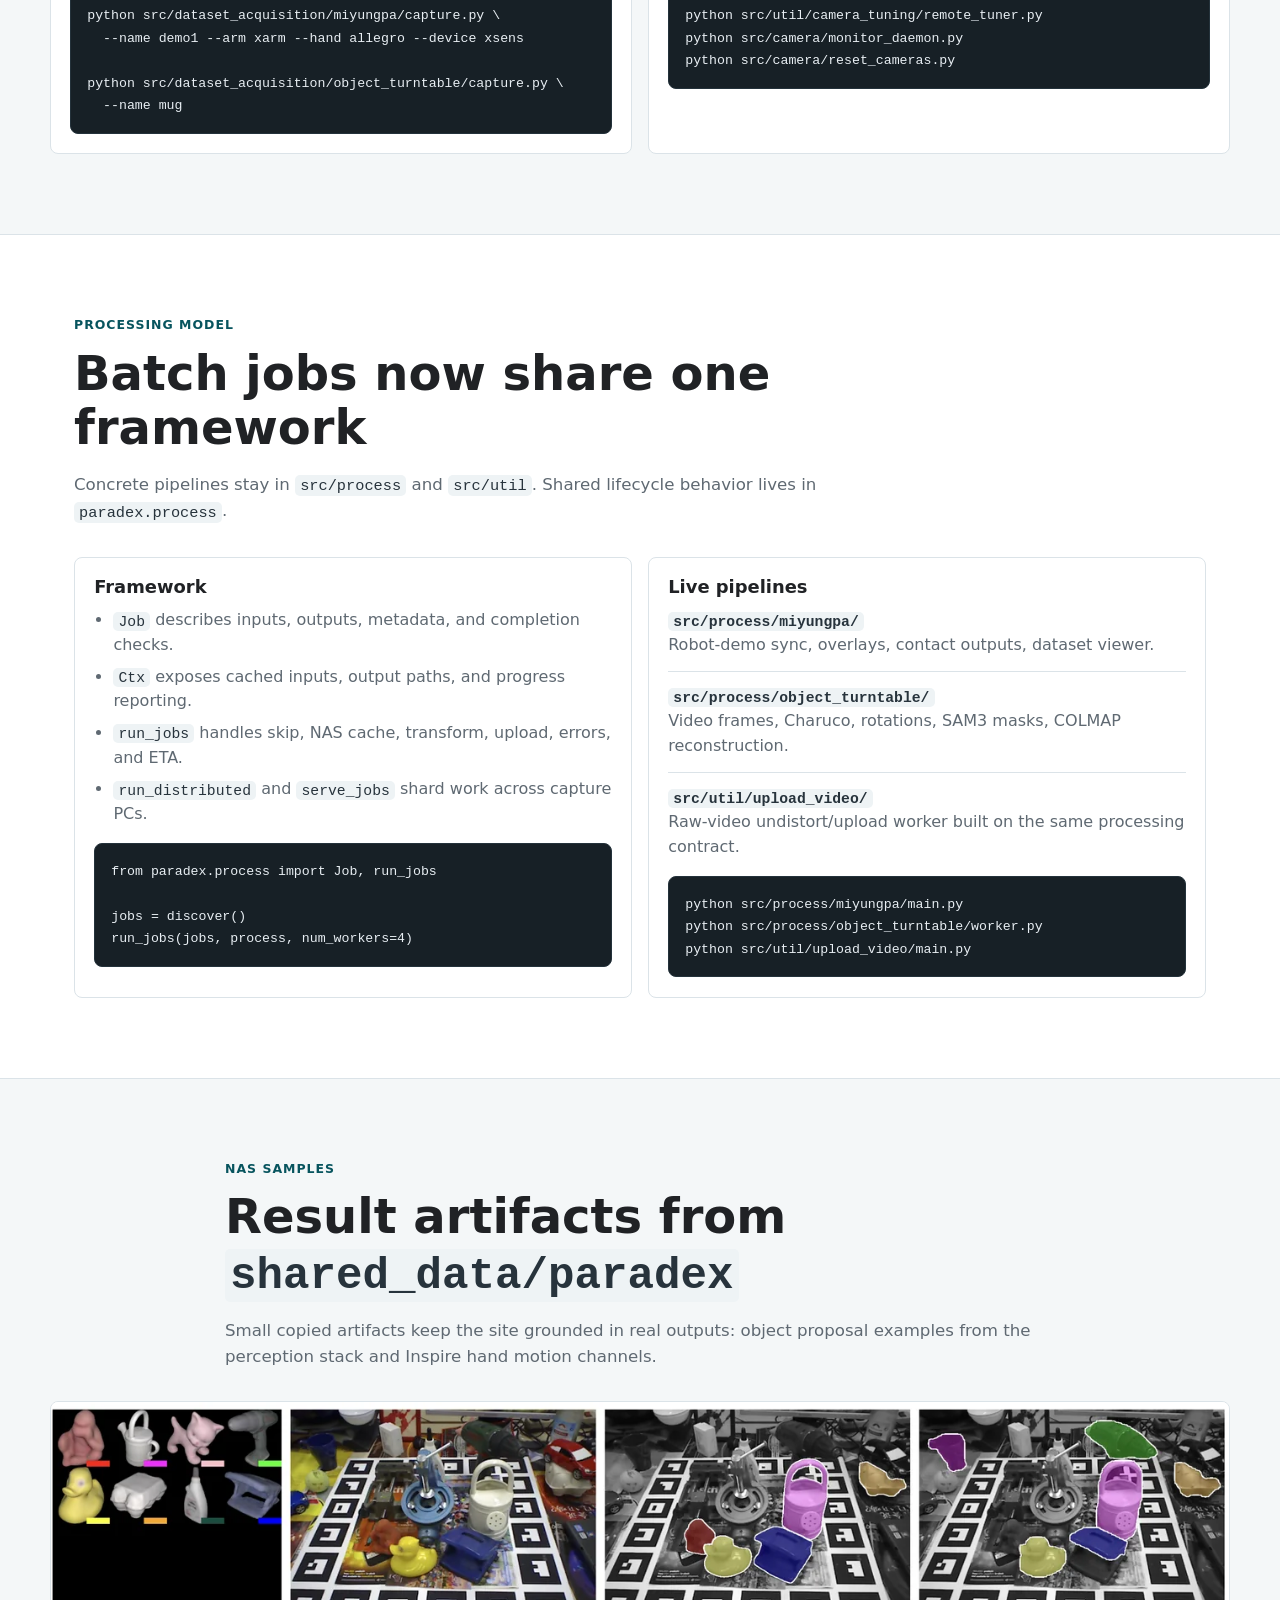
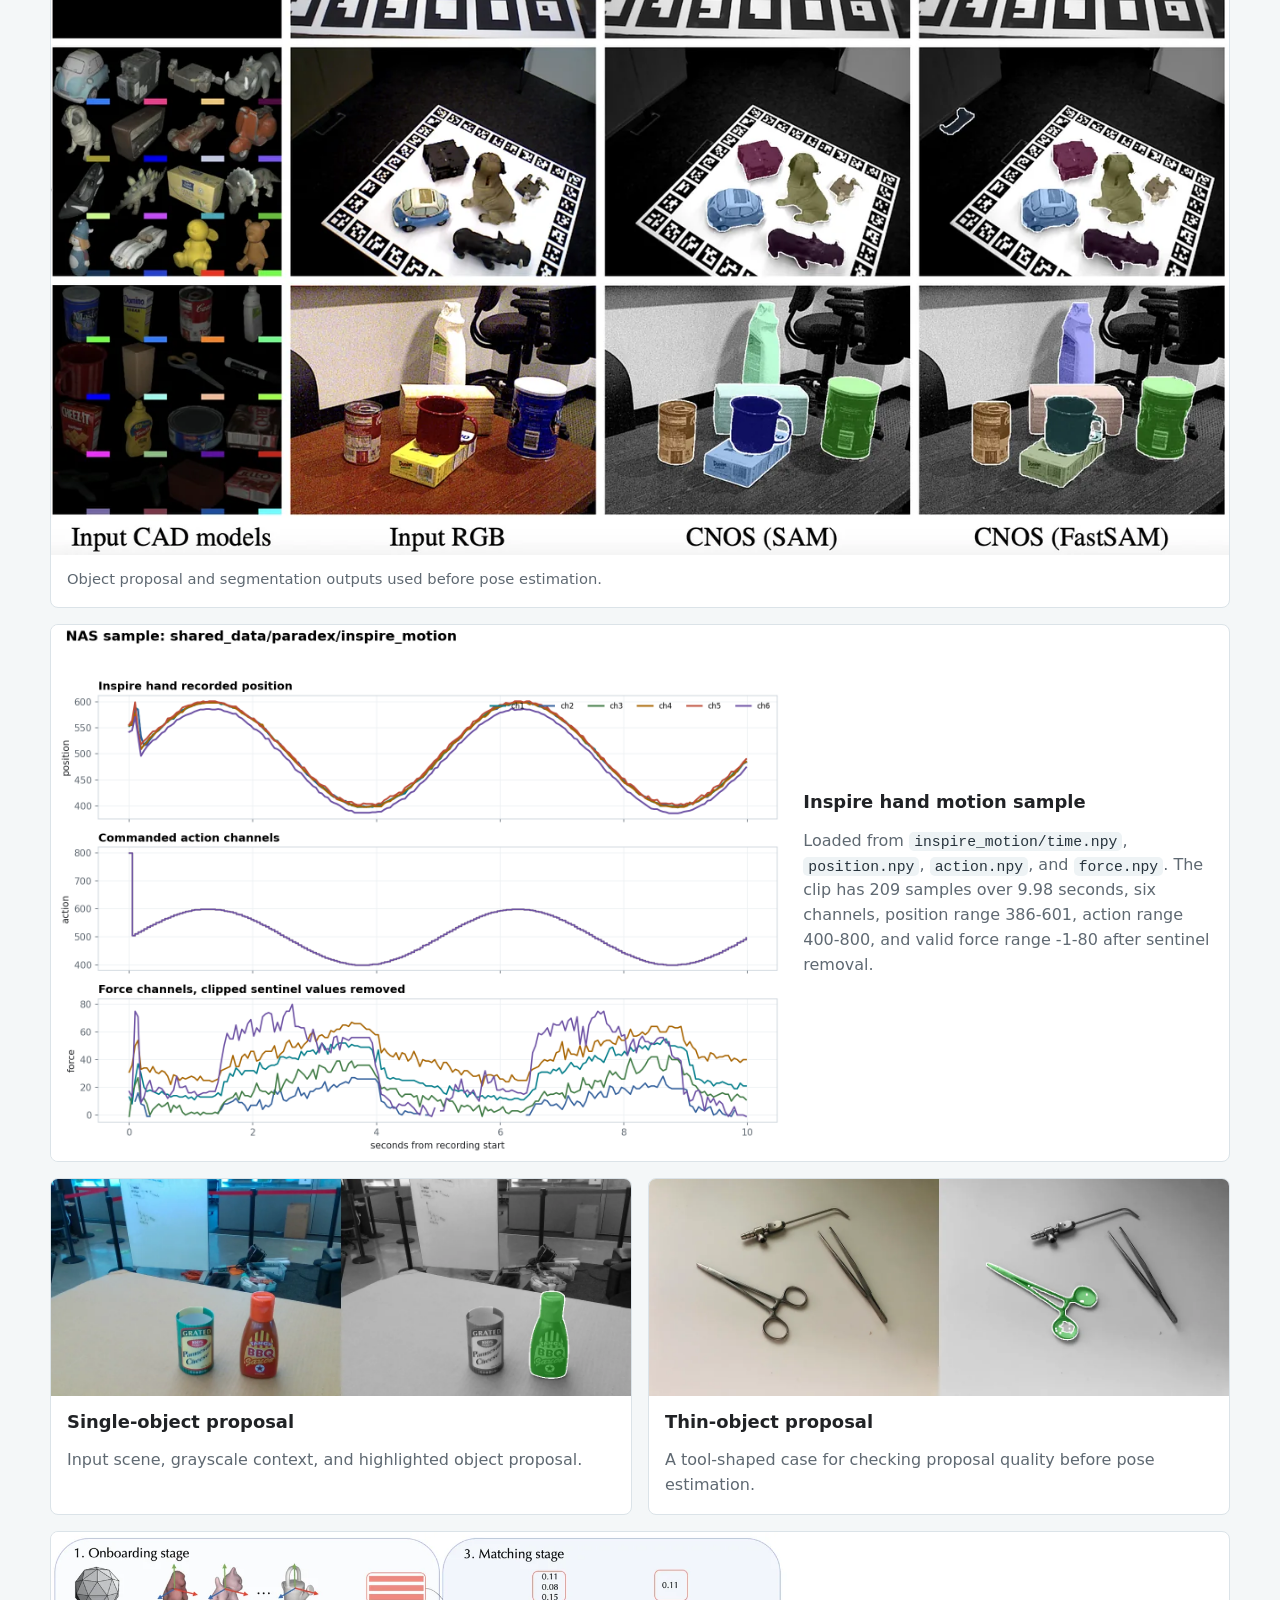
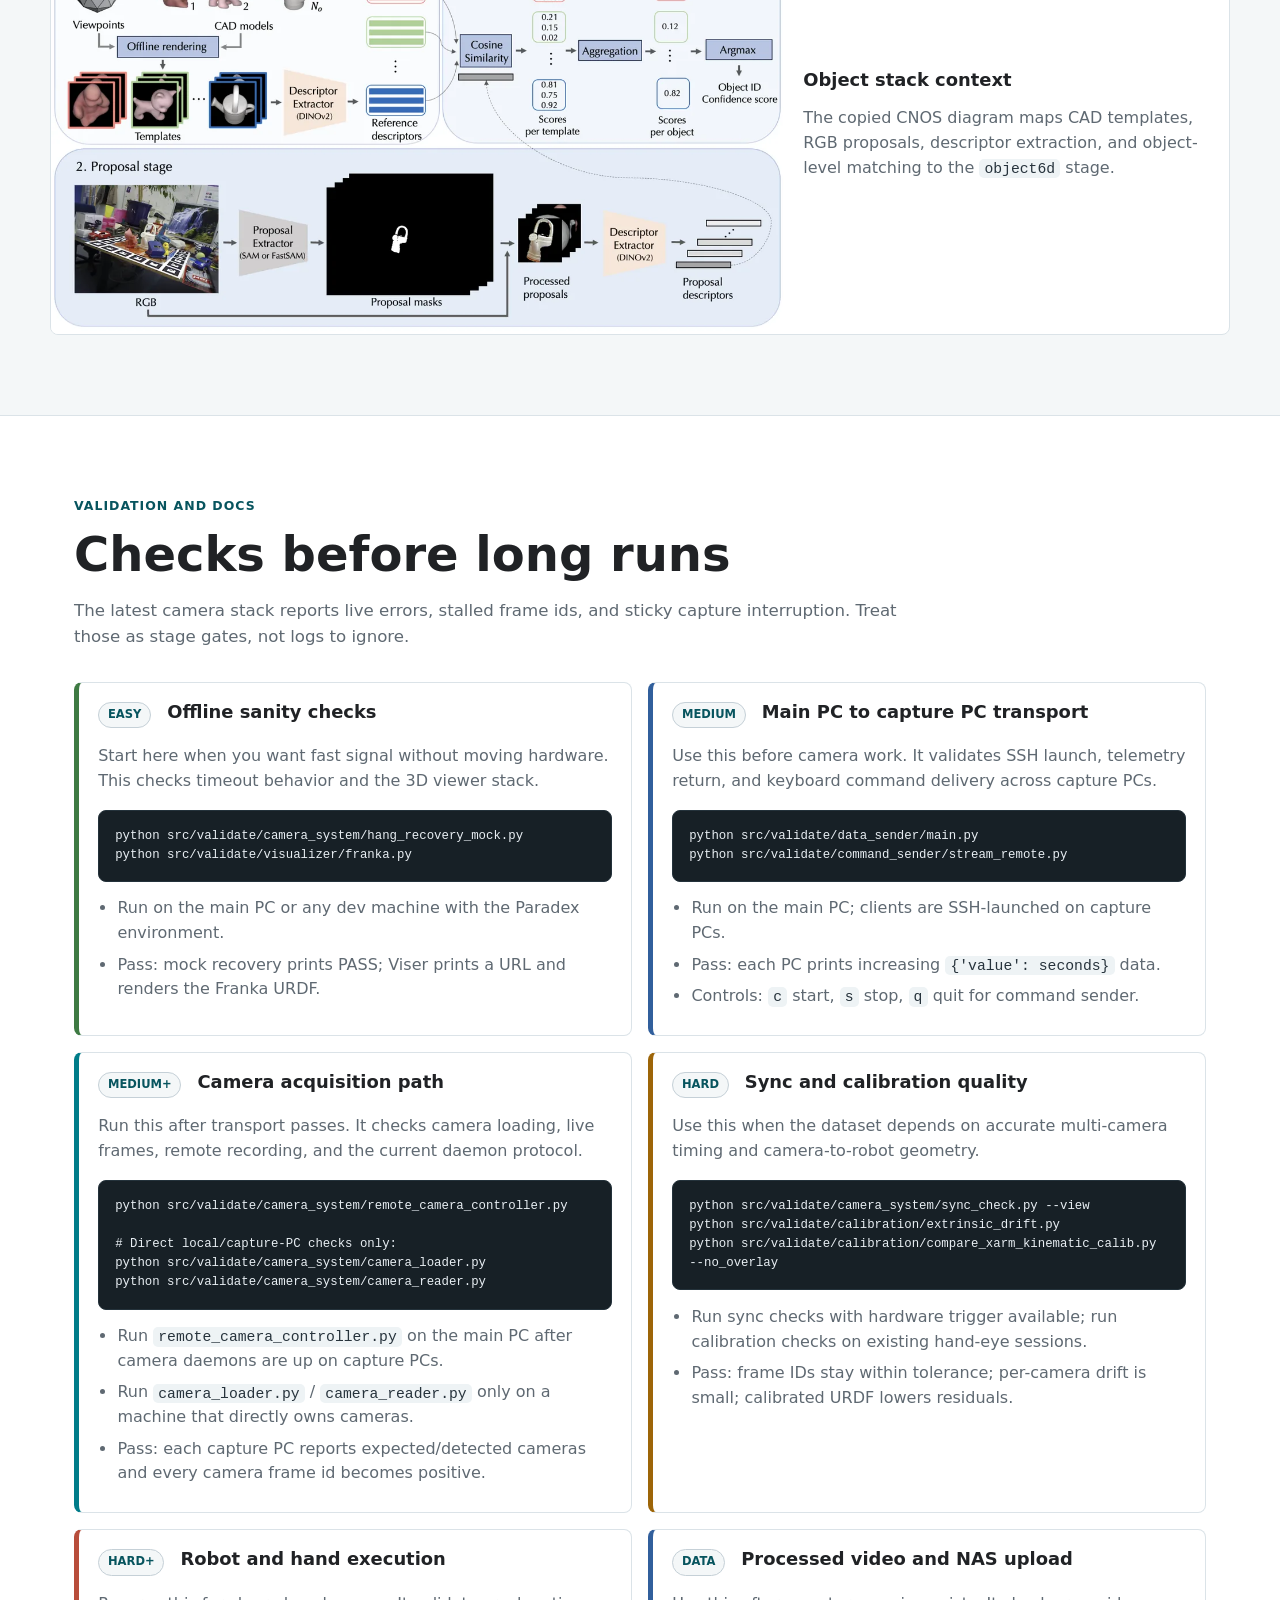
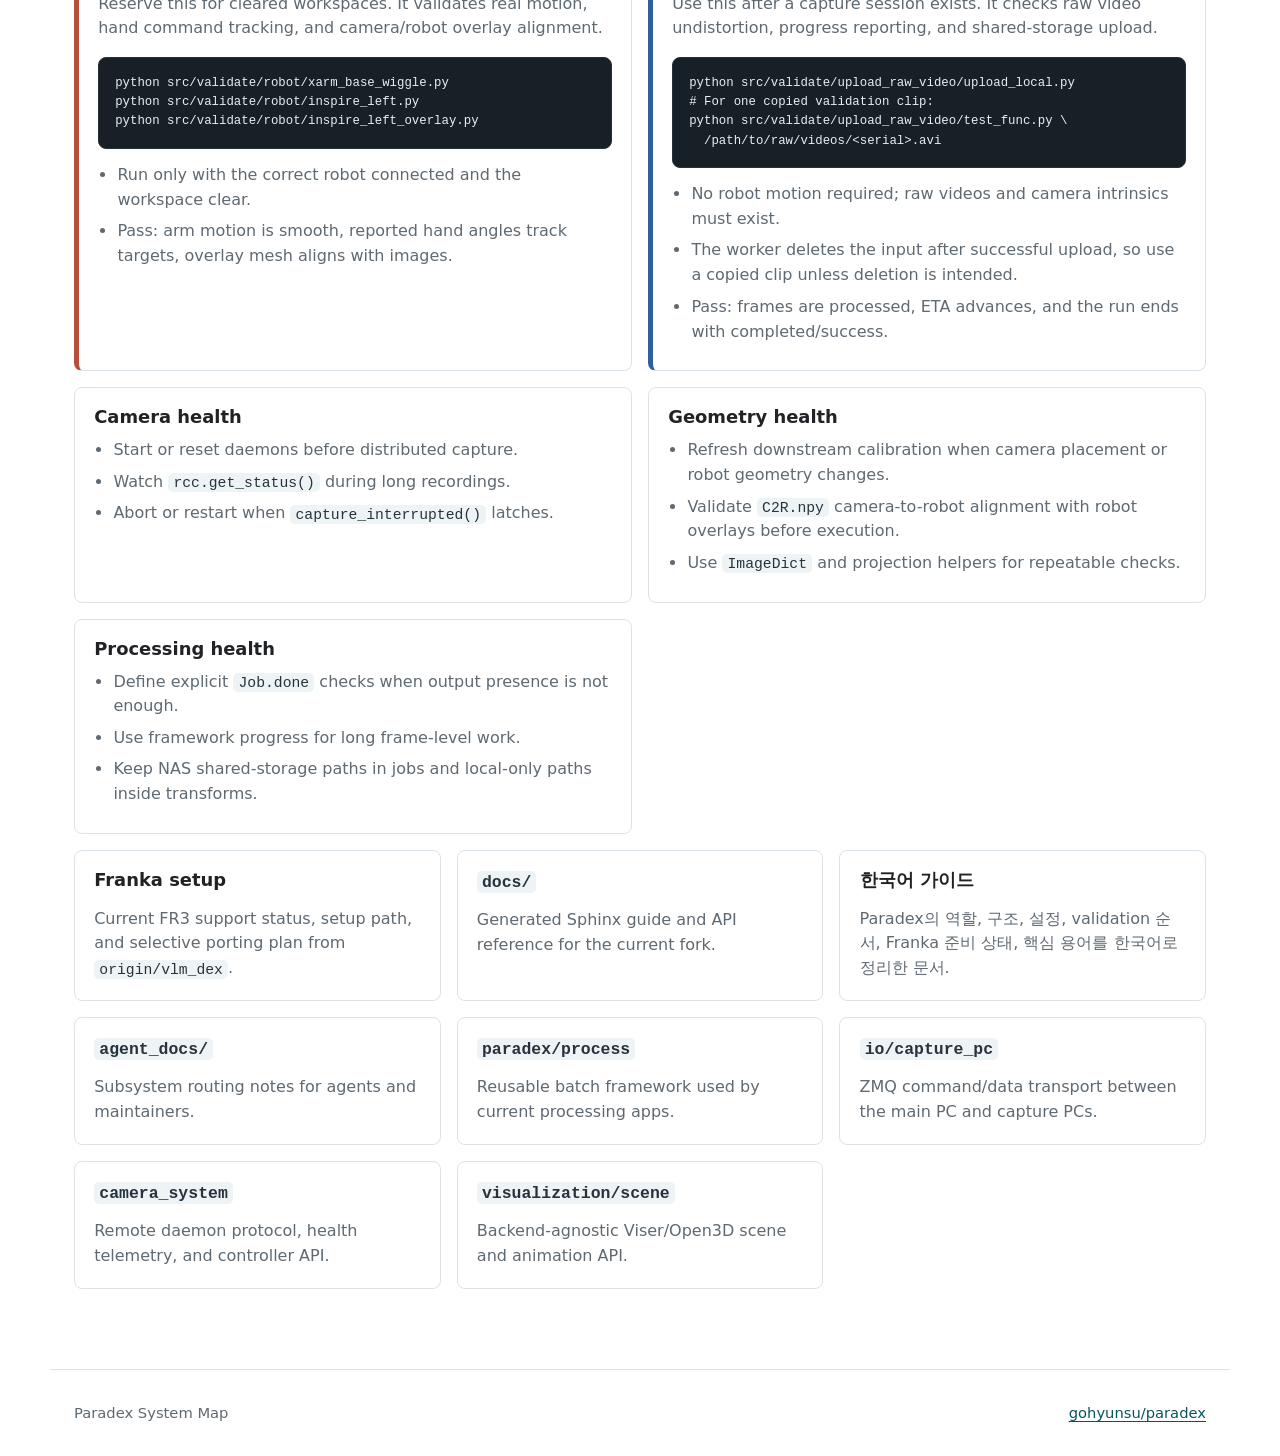
==== commit be753e0e: "fix: make camera and upload validations runnable" ====
--- a/index.html
+++ b/index.html
@@ -542,12 +542,15 @@
             Run this after transport passes. It checks camera loading, live frames,
             remote recording, and the current daemon protocol.
           </p>
-          <pre><code>python src/validate/camera_system/camera_loader.py
-python src/validate/camera_system/camera_reader.py
-python src/validate/camera_system/remote_camera_controller.py</code></pre>
-          <ul>
-            <li>Run on the main PC after camera daemons are up on capture PCs.</li>
-            <li>Pass: no <code>get_all_errors()</code> entries, live merged grid advances, Enter stops recording cleanly.</li>
+          <pre><code>python src/validate/camera_system/remote_camera_controller.py
+
+# Direct local/capture-PC checks only:
+python src/validate/camera_system/camera_loader.py
+python src/validate/camera_system/camera_reader.py</code></pre>
+          <ul>
+            <li>Run <code>remote_camera_controller.py</code> on the main PC after camera daemons are up on capture PCs.</li>
+            <li>Run <code>camera_loader.py</code> / <code>camera_reader.py</code> only on a machine that directly owns cameras.</li>
+            <li>Pass: each capture PC reports expected/detected cameras and every camera frame id becomes positive.</li>
           </ul>
         </article>
 
@@ -597,10 +600,12 @@
             progress reporting, and shared-storage upload.
           </p>
           <pre><code>python src/validate/upload_raw_video/upload_local.py
-# For one file, edit the hardcoded path first:
-python src/validate/upload_raw_video/test_func.py</code></pre>
+# For one copied validation clip:
+python src/validate/upload_raw_video/test_func.py \
+  /path/to/raw/videos/&lt;serial&gt;.avi</code></pre>
           <ul>
             <li>No robot motion required; raw videos and camera intrinsics must exist.</li>
+            <li>The worker deletes the input after successful upload, so use a copied clip unless deletion is intended.</li>
             <li>Pass: frames are processed, ETA advances, and the run ends with completed/success.</li>
           </ul>
         </article>
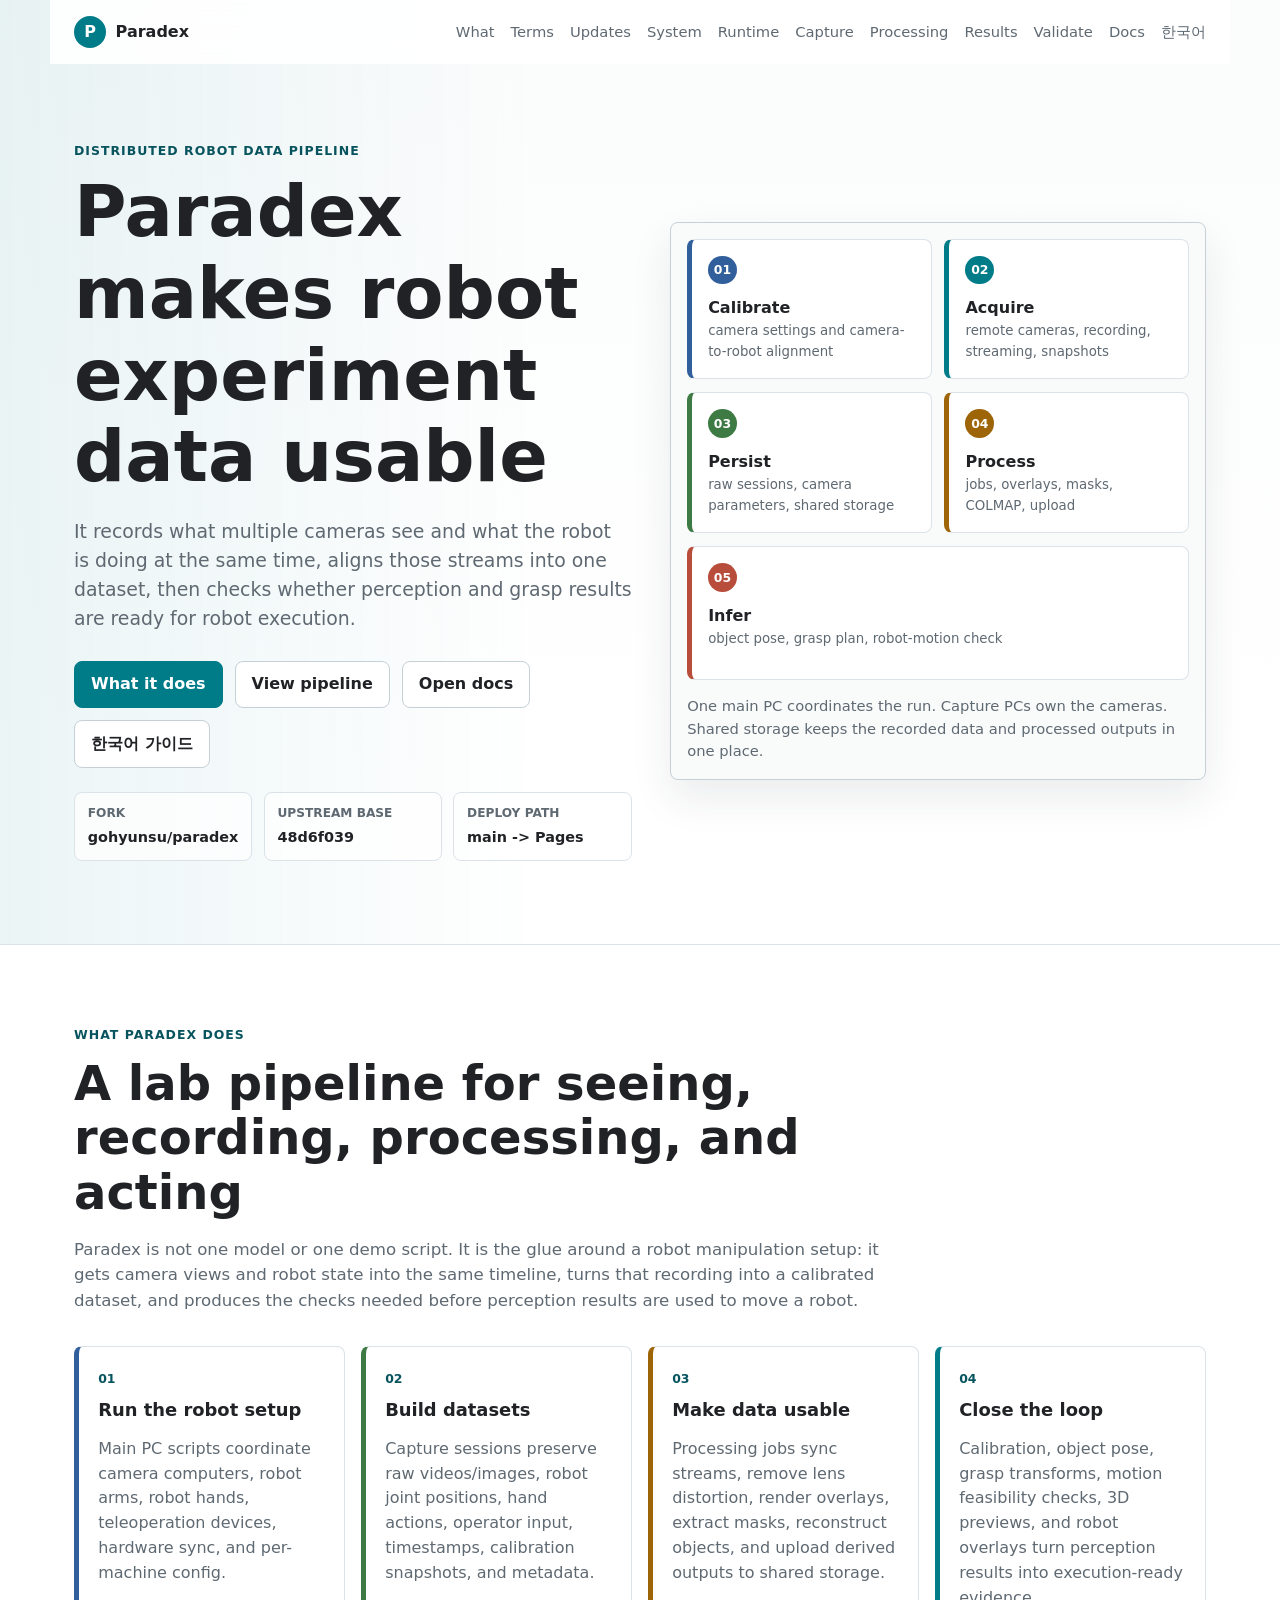
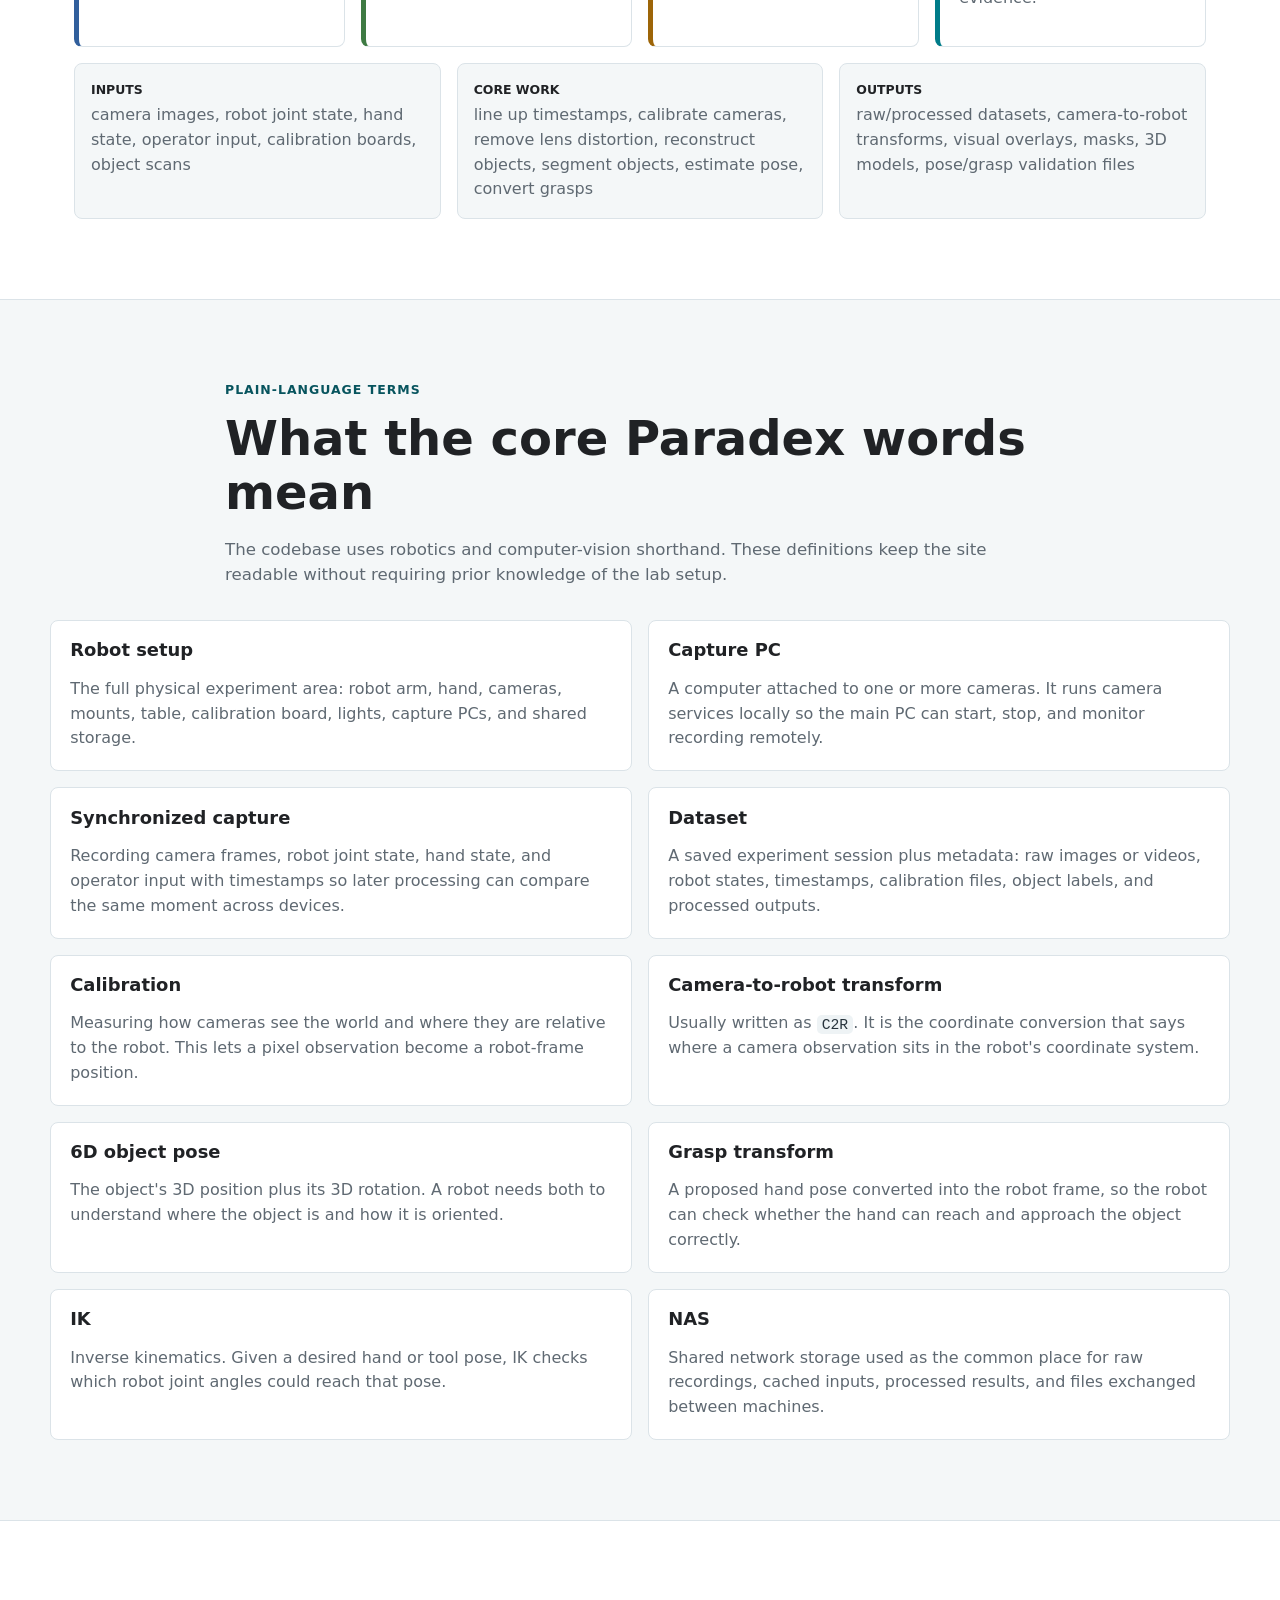
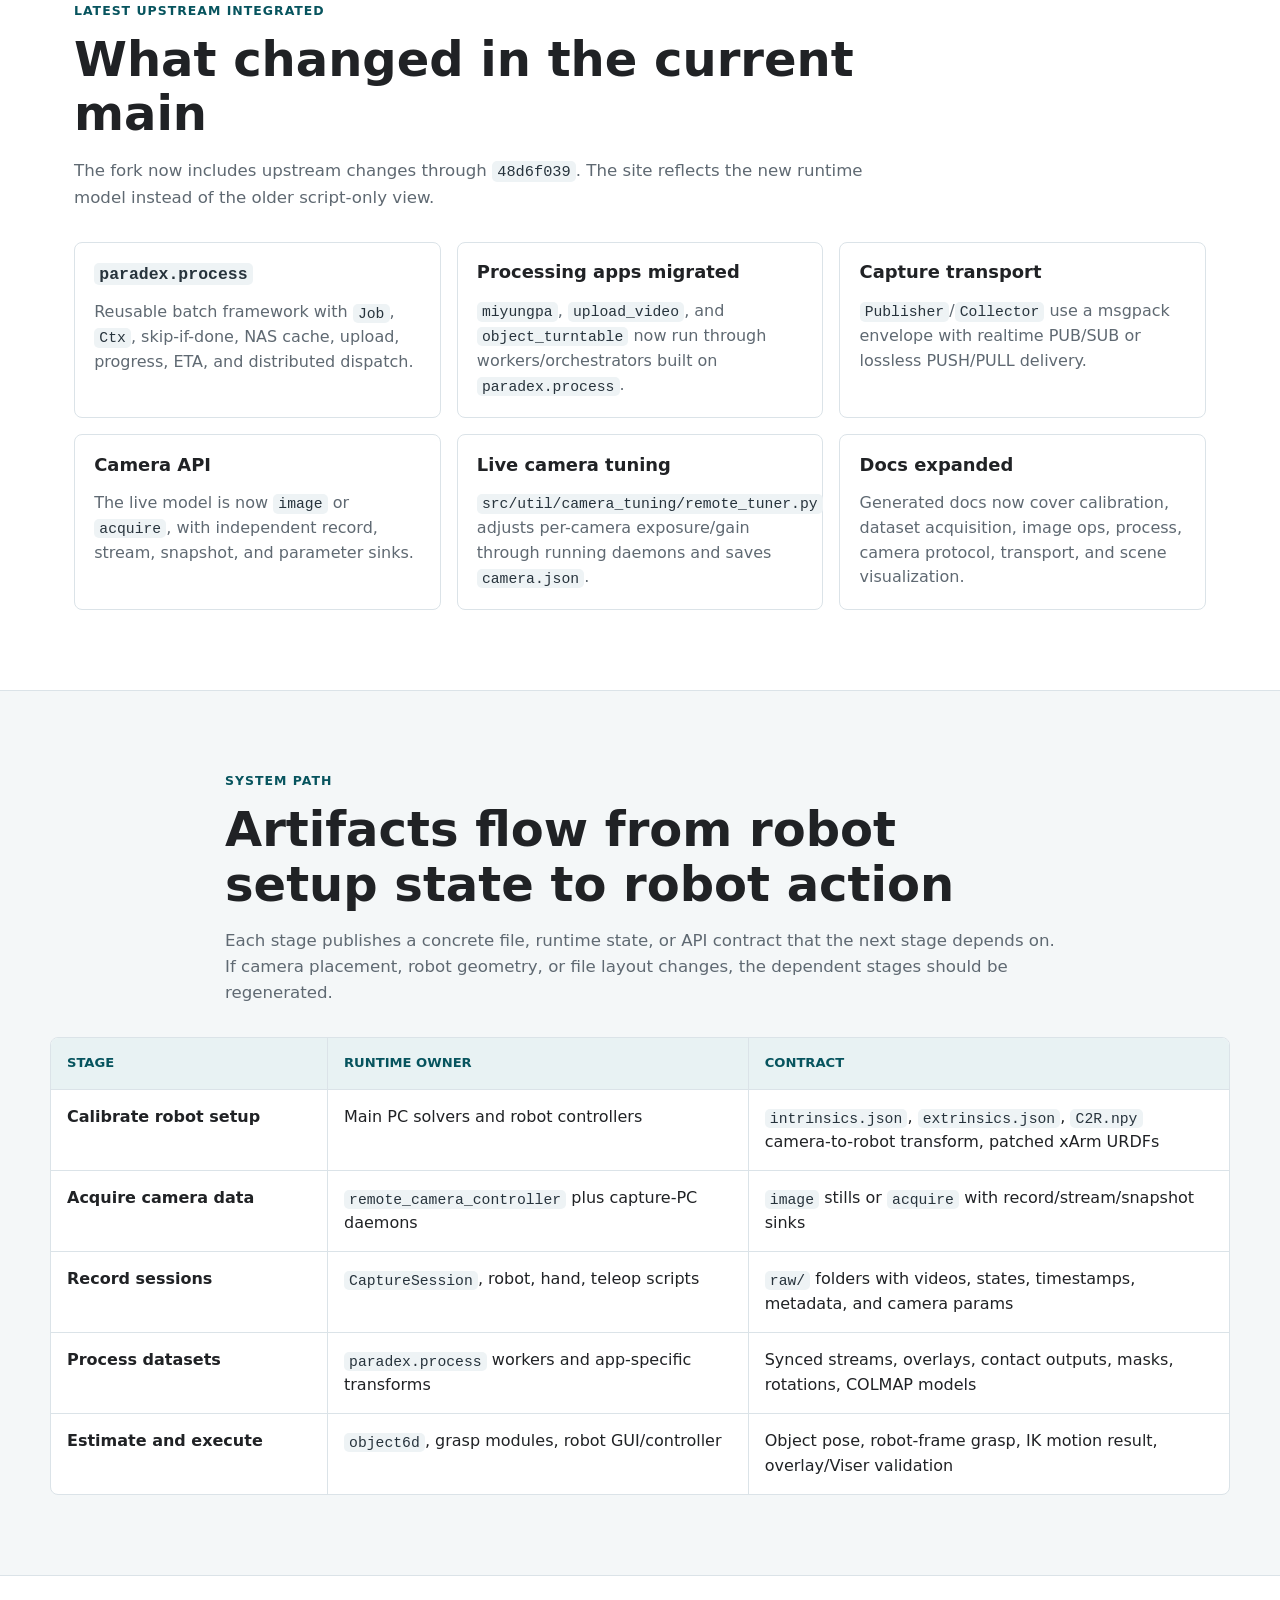
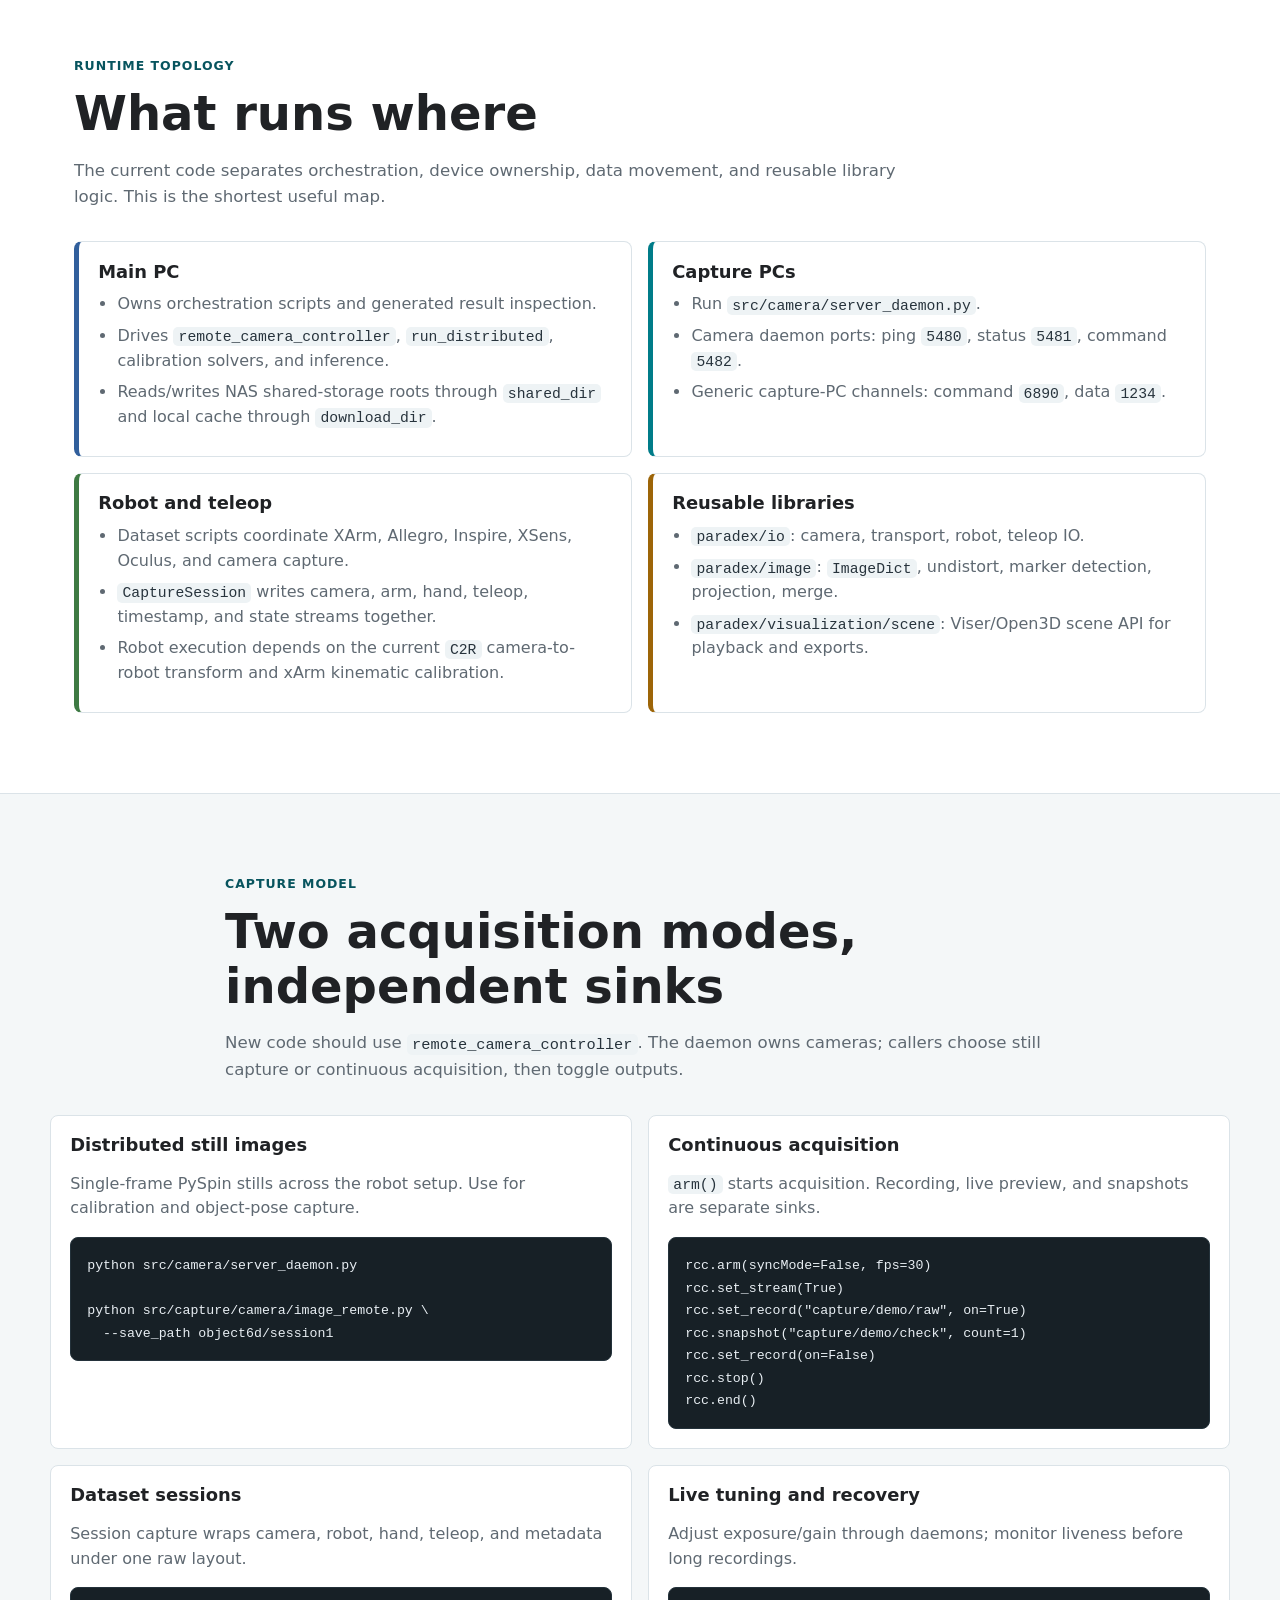
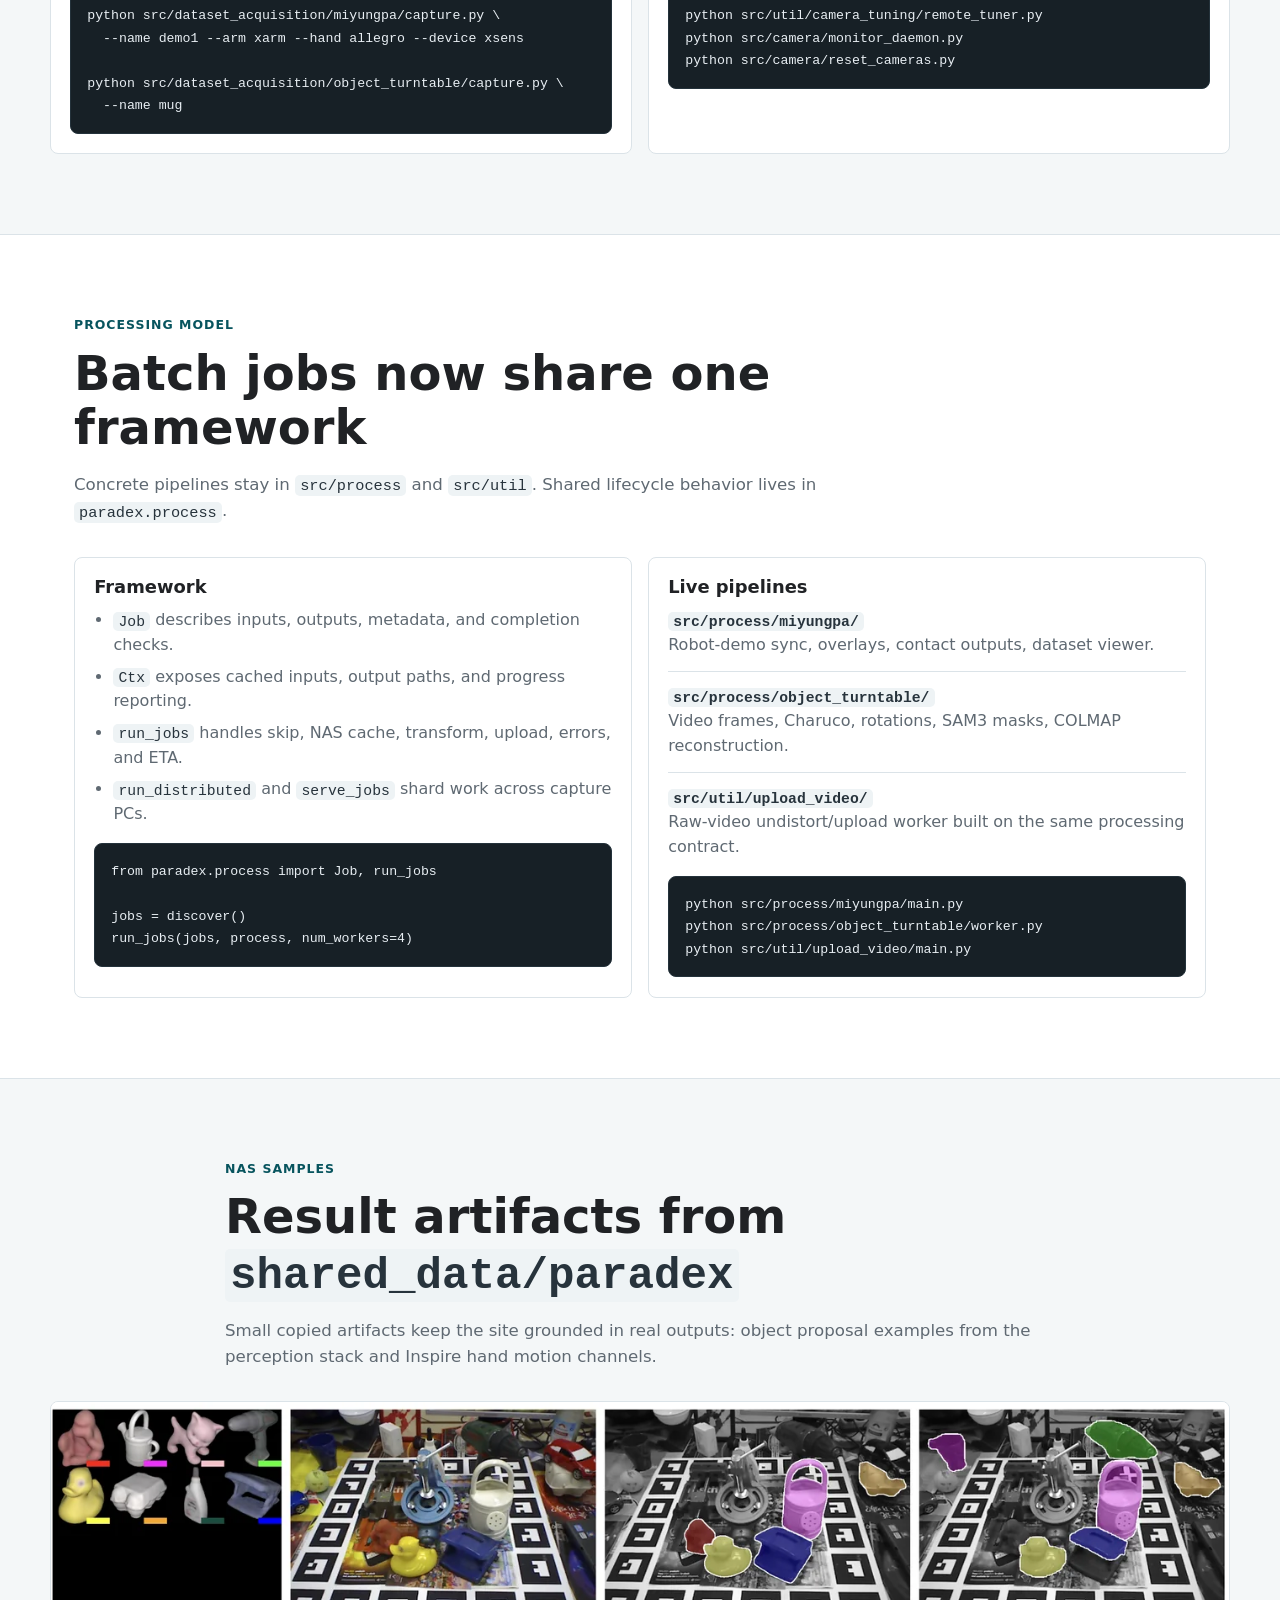
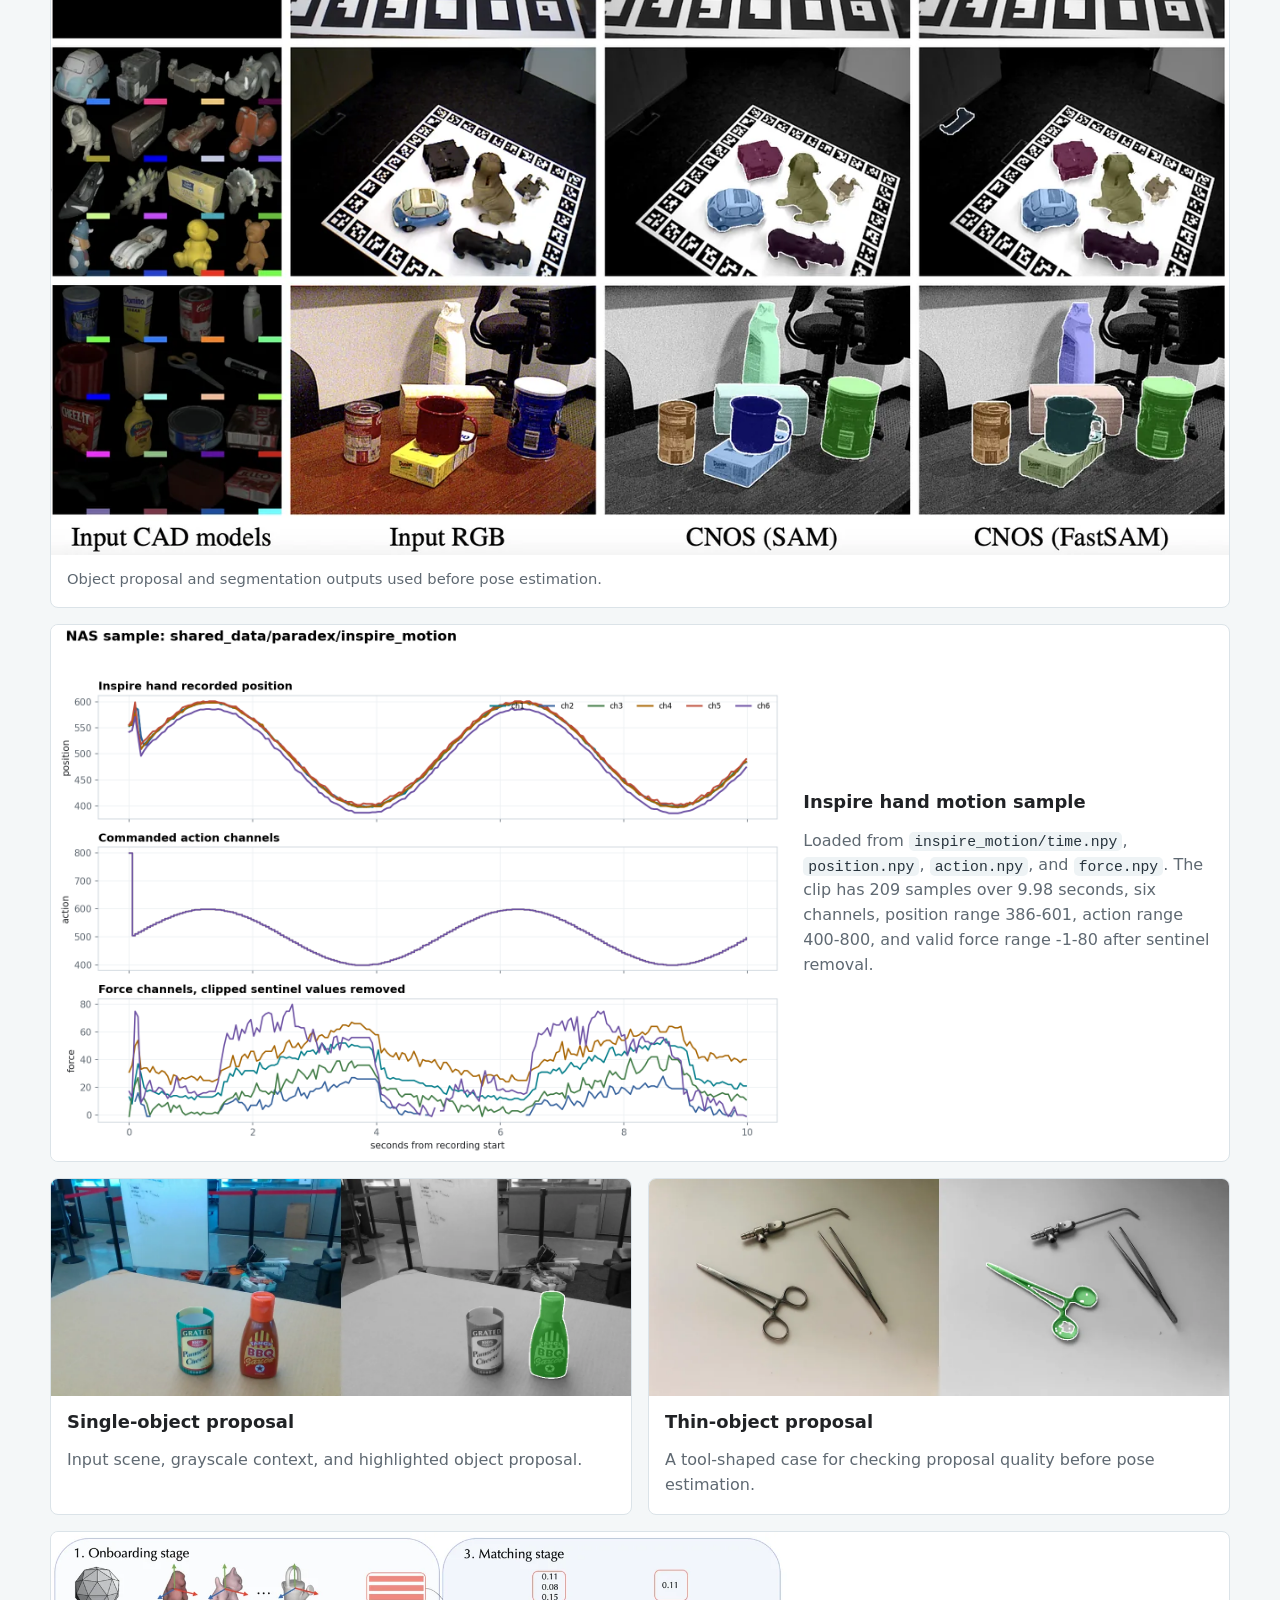
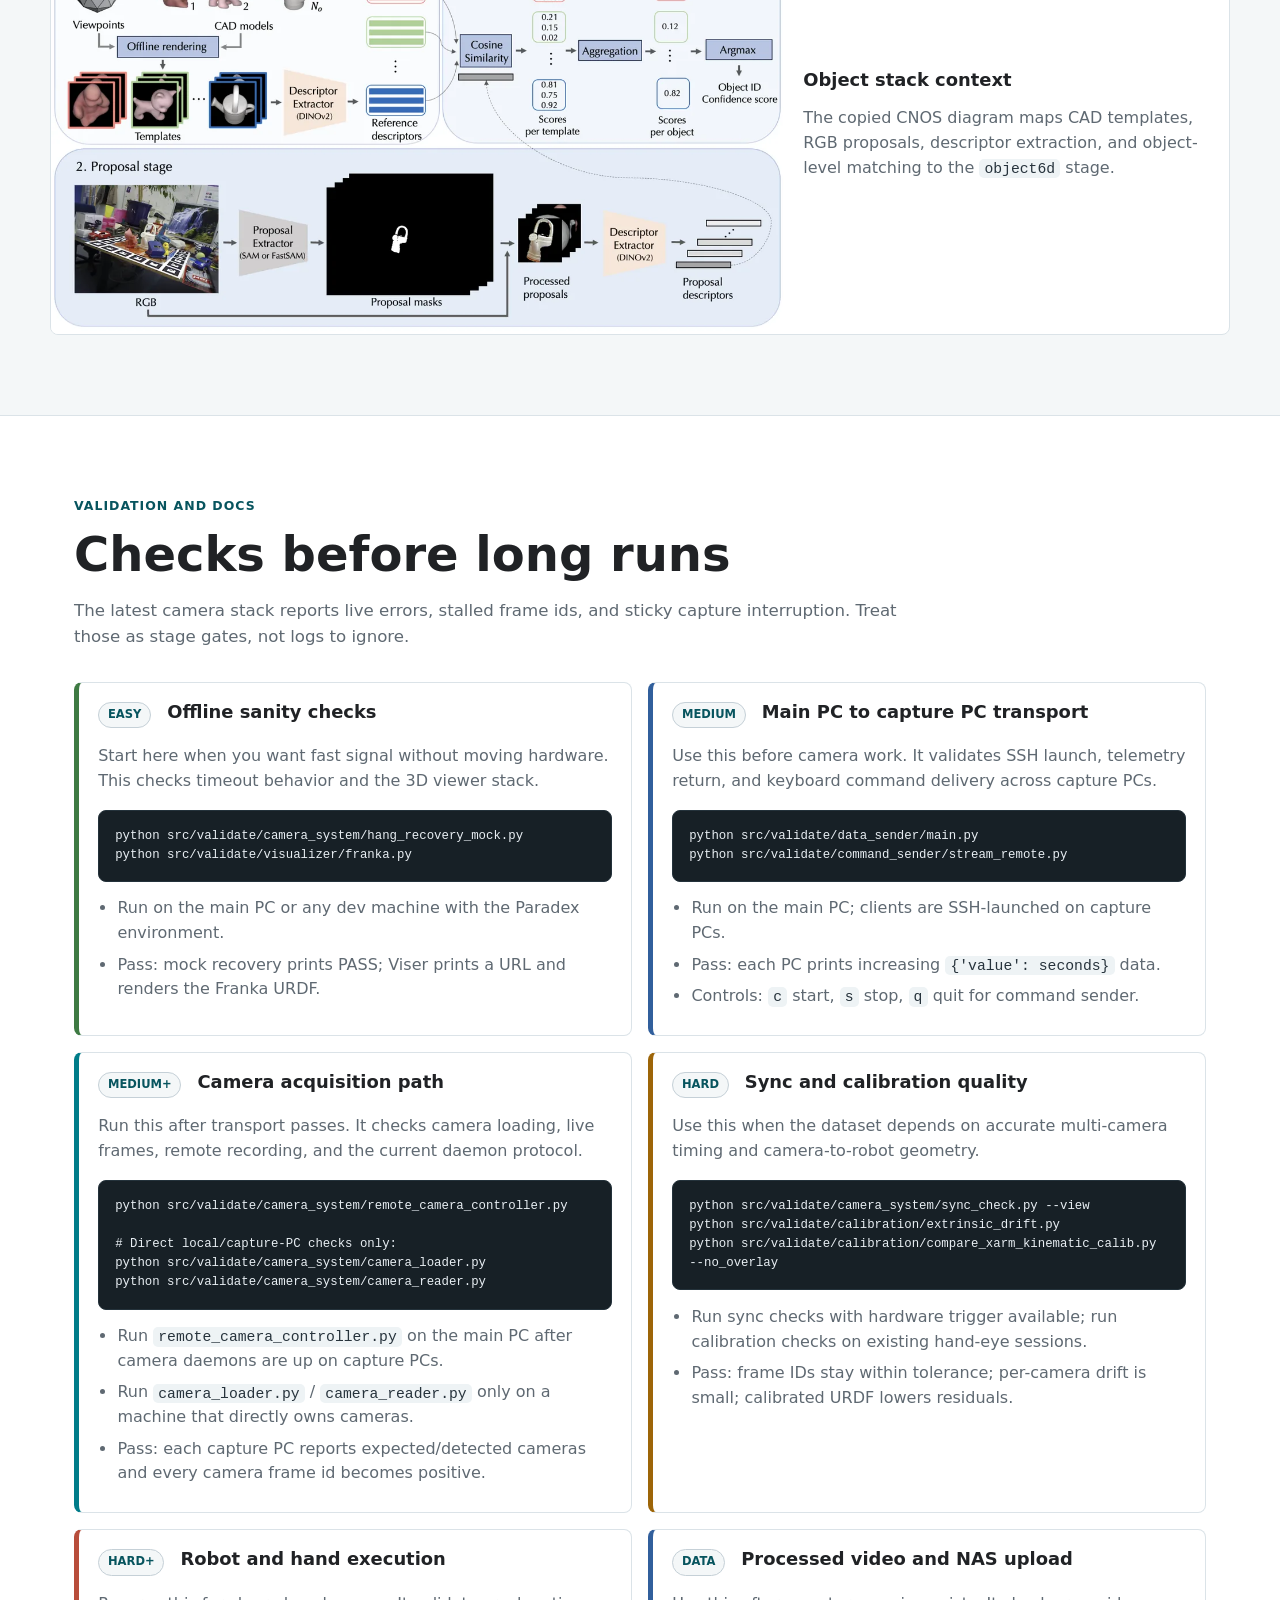
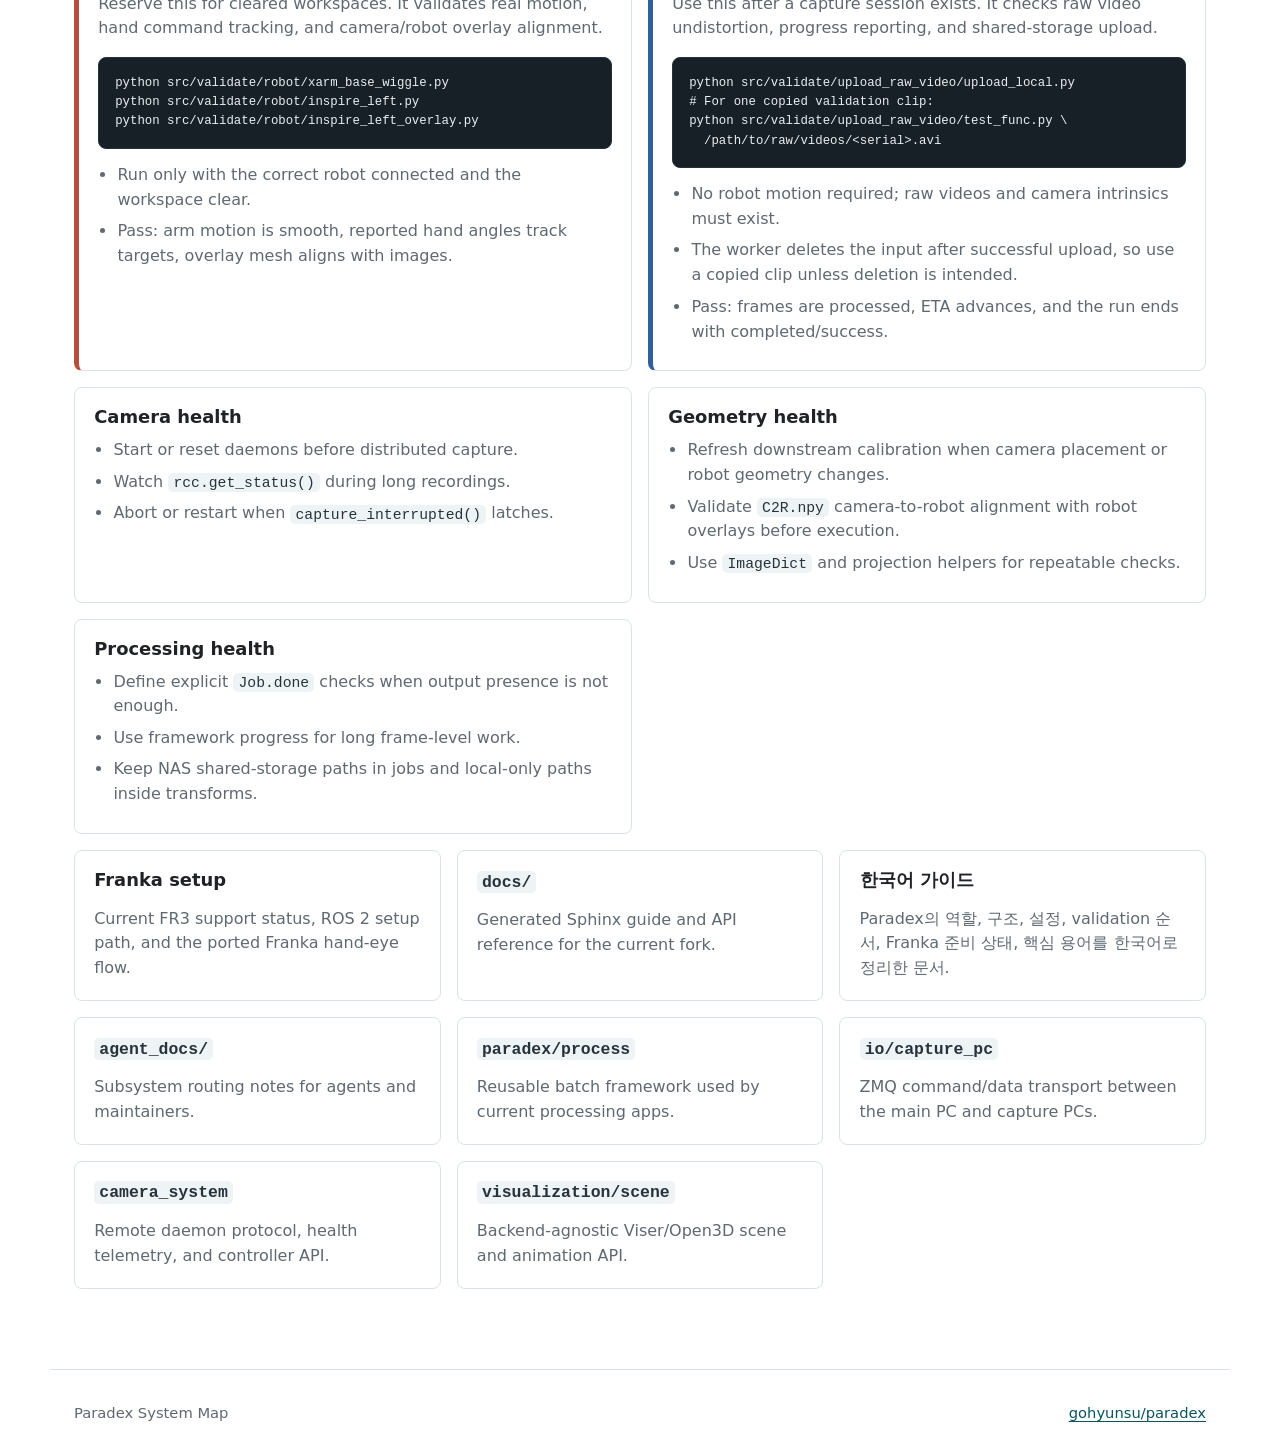
==== commit 283c3093: "feat: port Franka hand-eye support" ====
--- a/index.html
+++ b/index.html
@@ -641,7 +641,7 @@
       <div class="repo-grid">
         <a class="link-card" href="docs/franka_setup.html">
           <h3>Franka setup</h3>
-          <p>Current FR3 support status, setup path, and selective porting plan from <code>origin/vlm_dex</code>.</p>
+          <p>Current FR3 support status, ROS 2 setup path, and the ported Franka hand-eye flow.</p>
         </a>
         <a class="link-card" href="docs/index.html">
           <h3><code>docs/</code></h3>
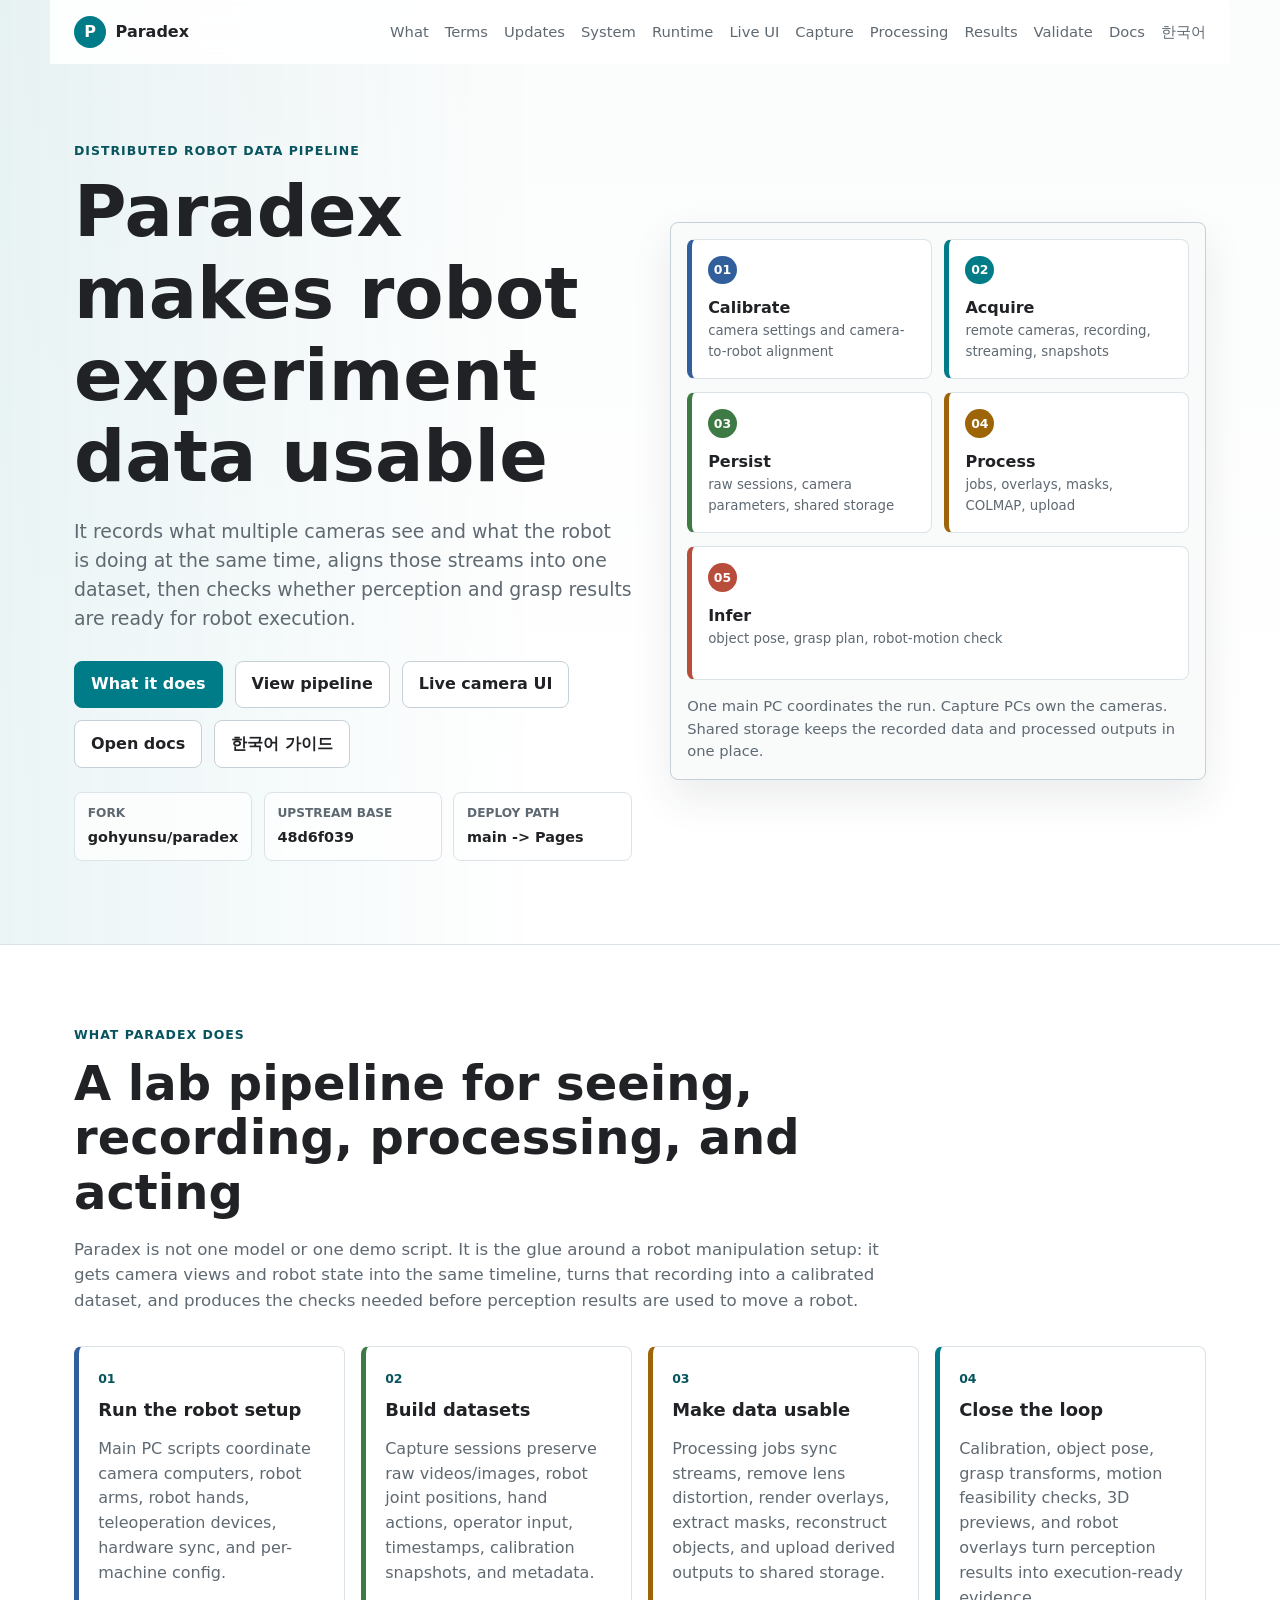
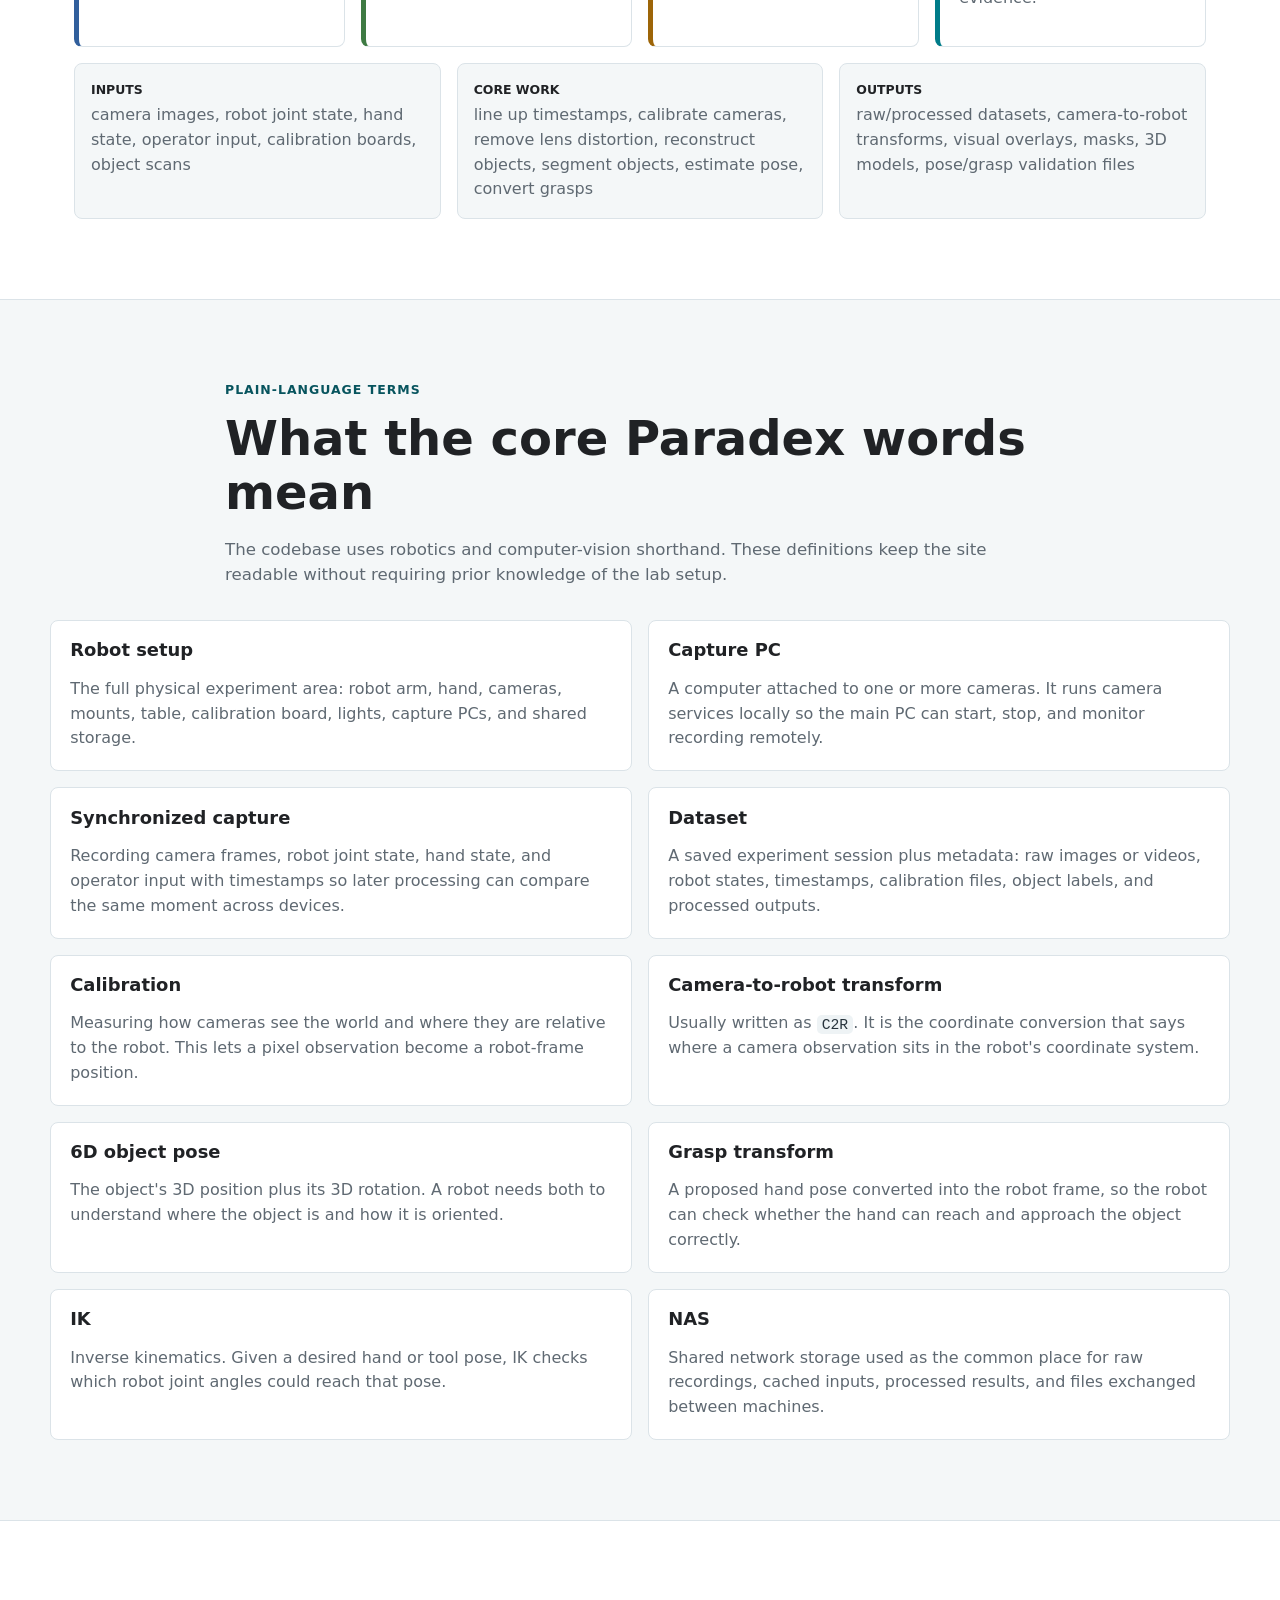
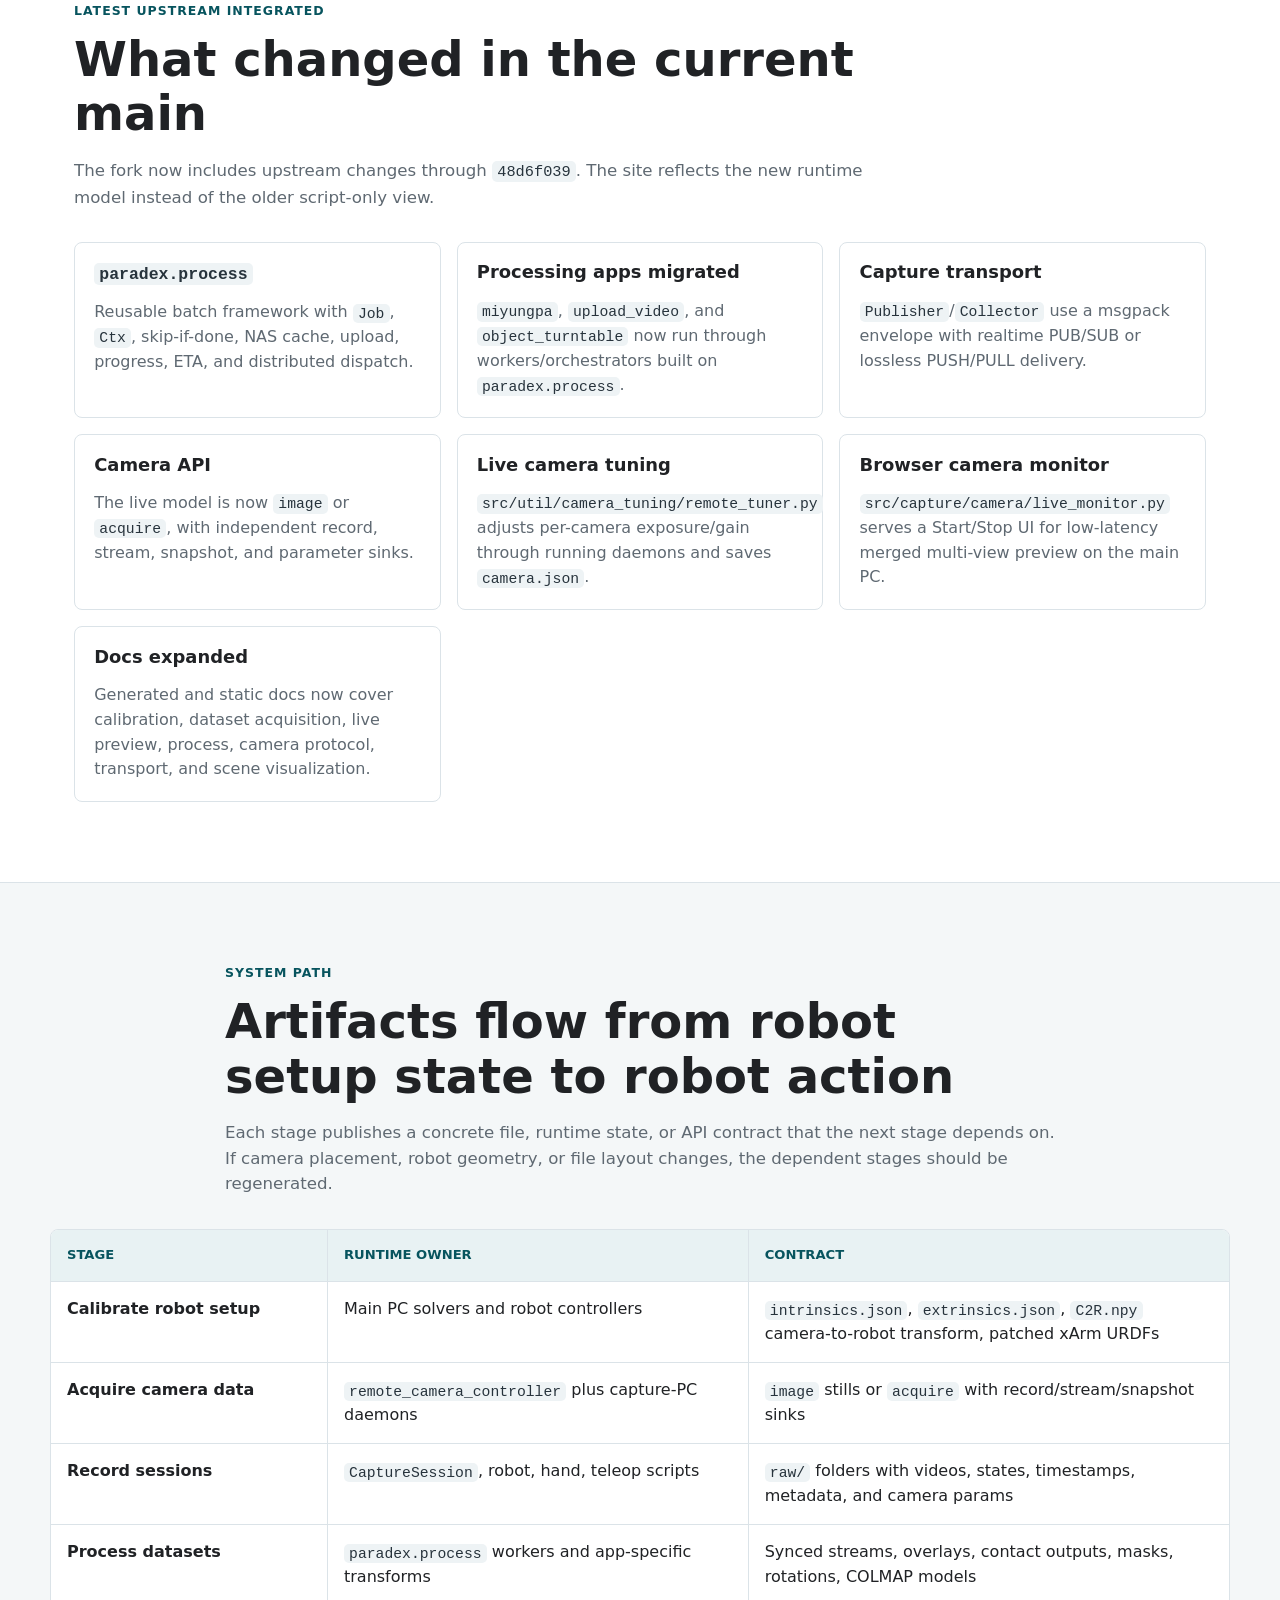
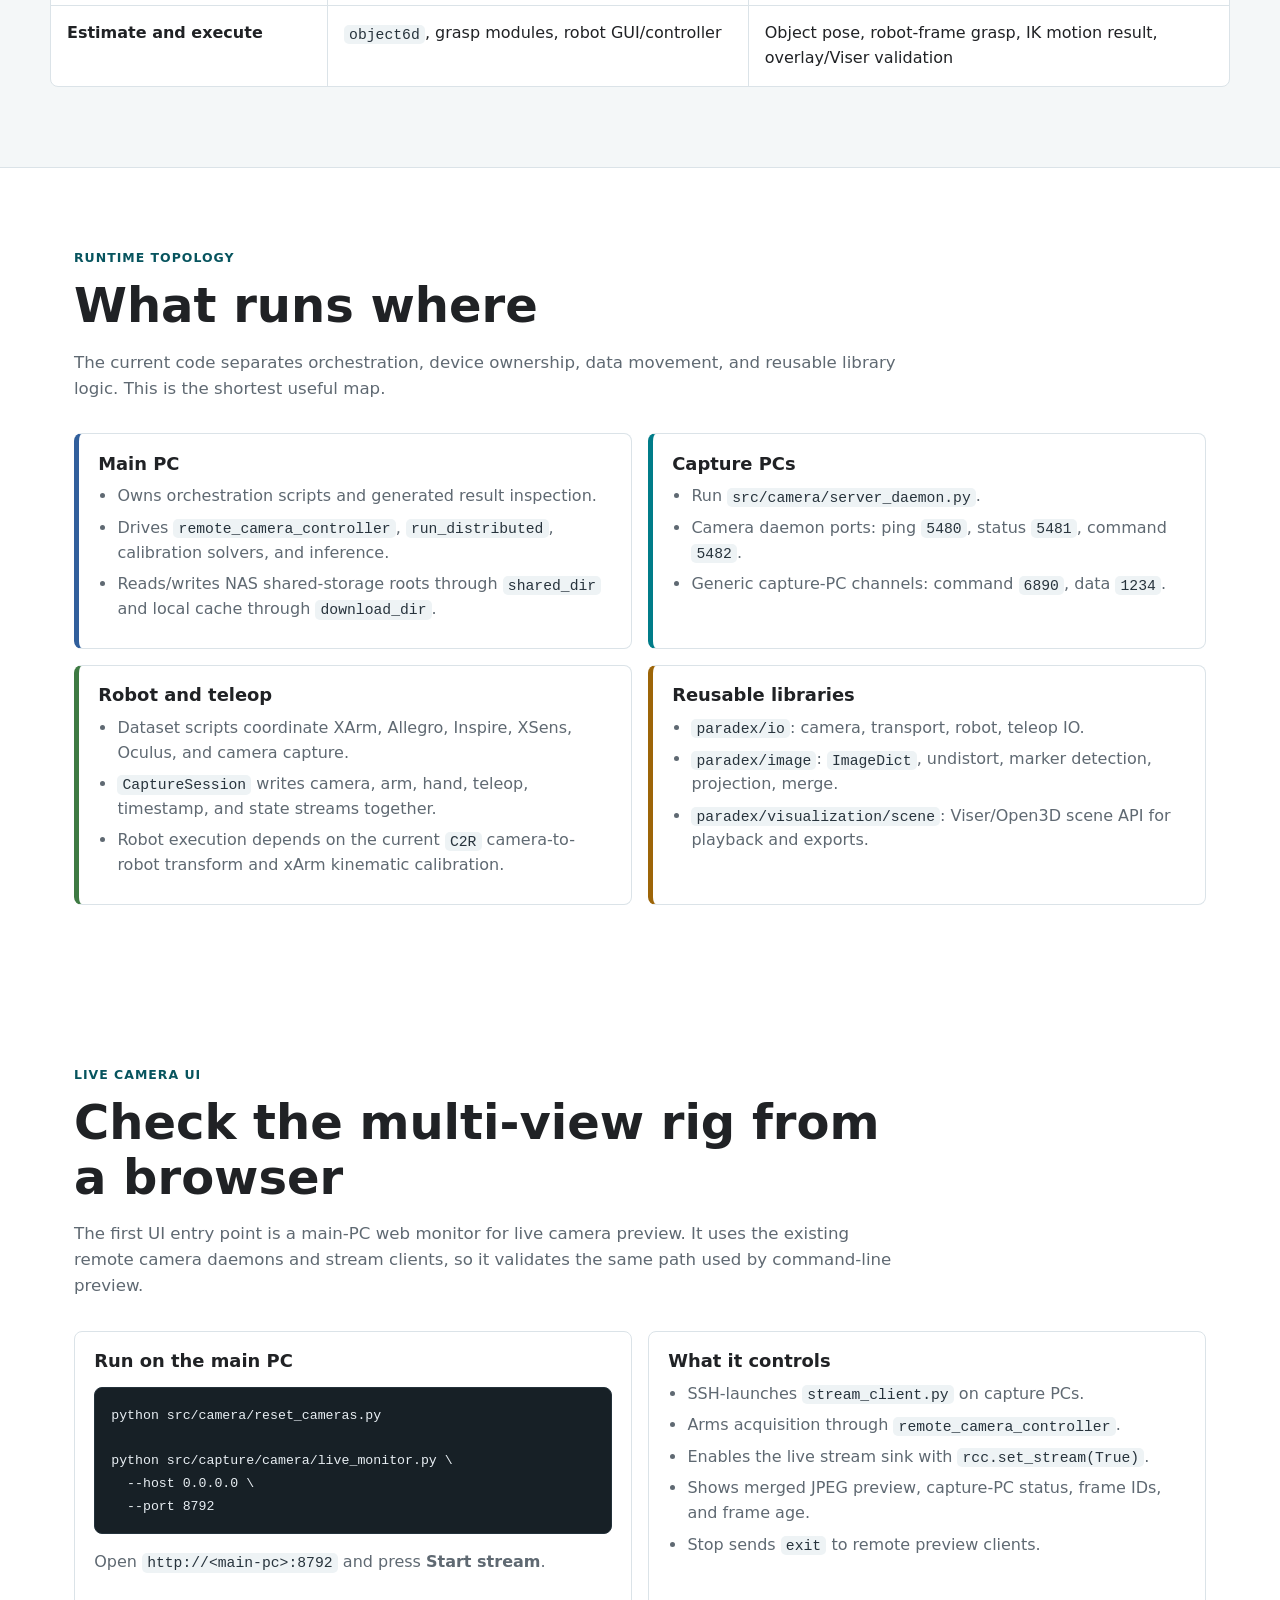
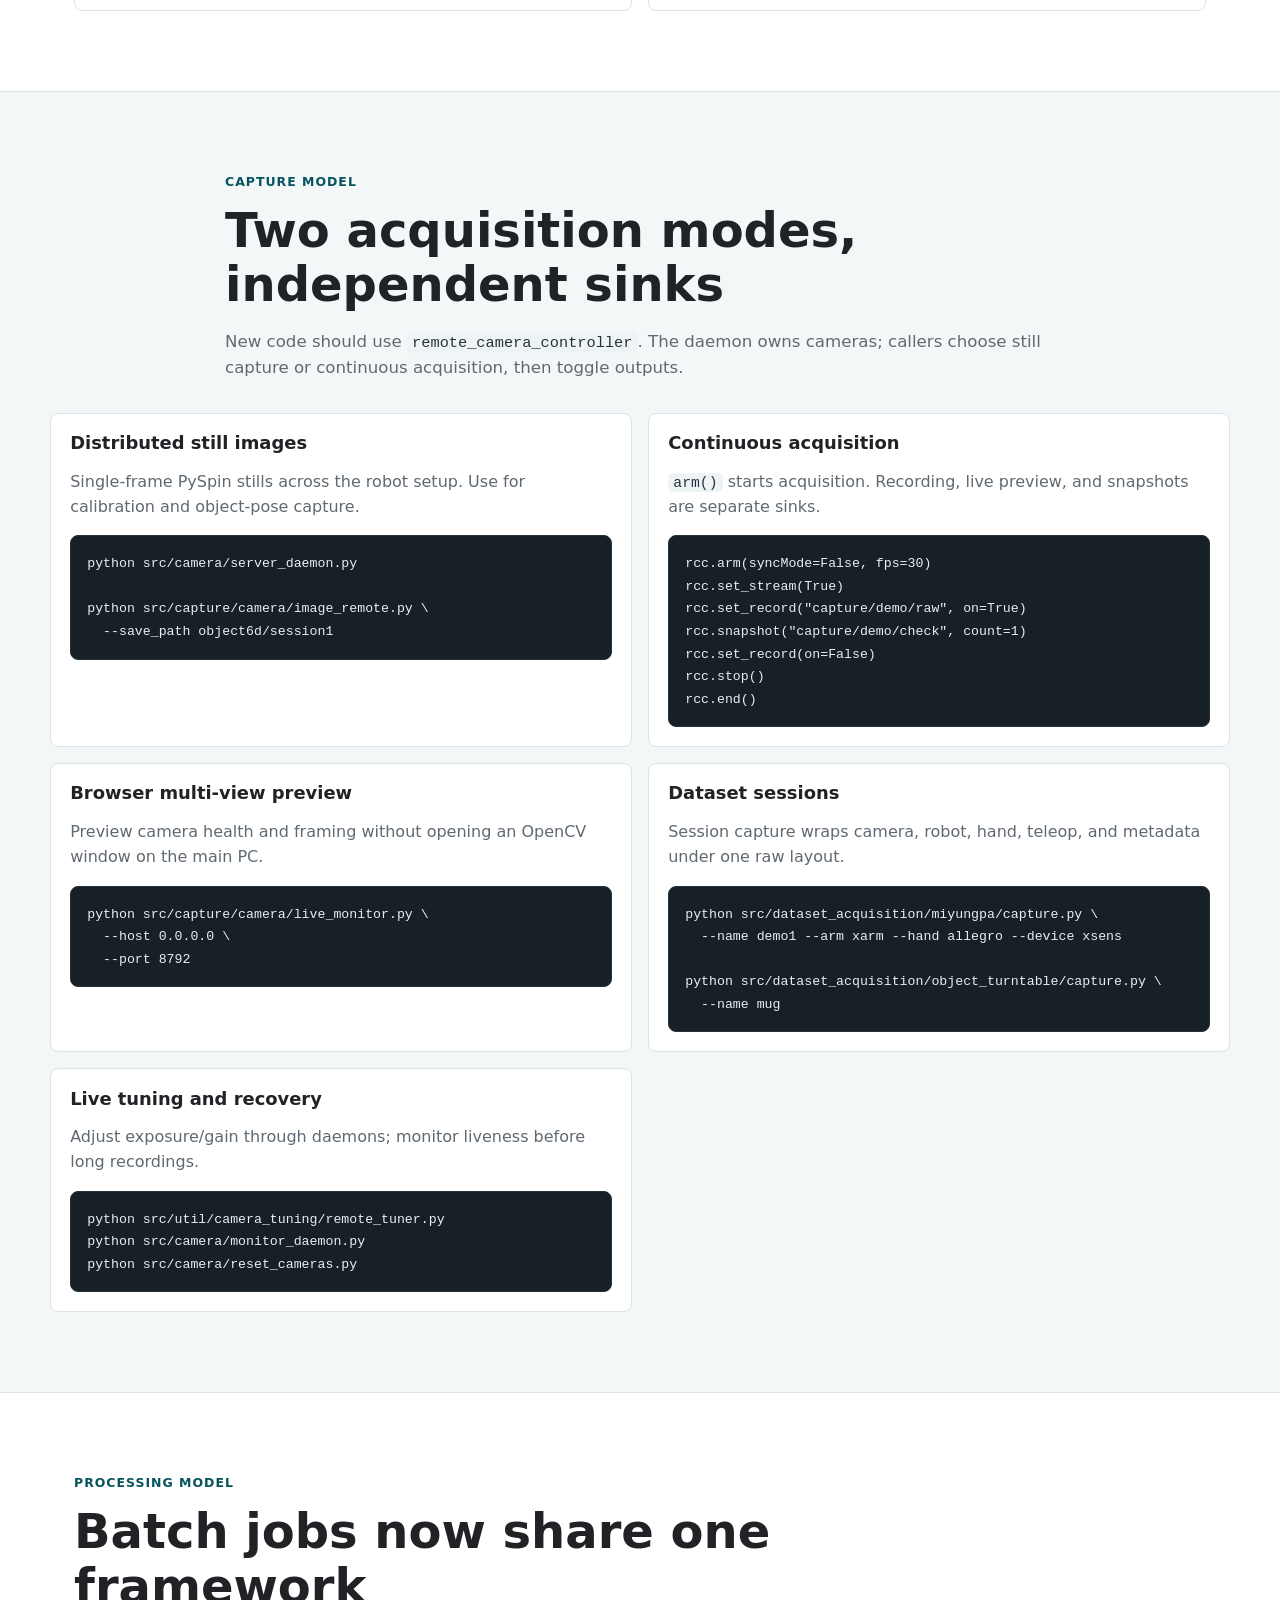
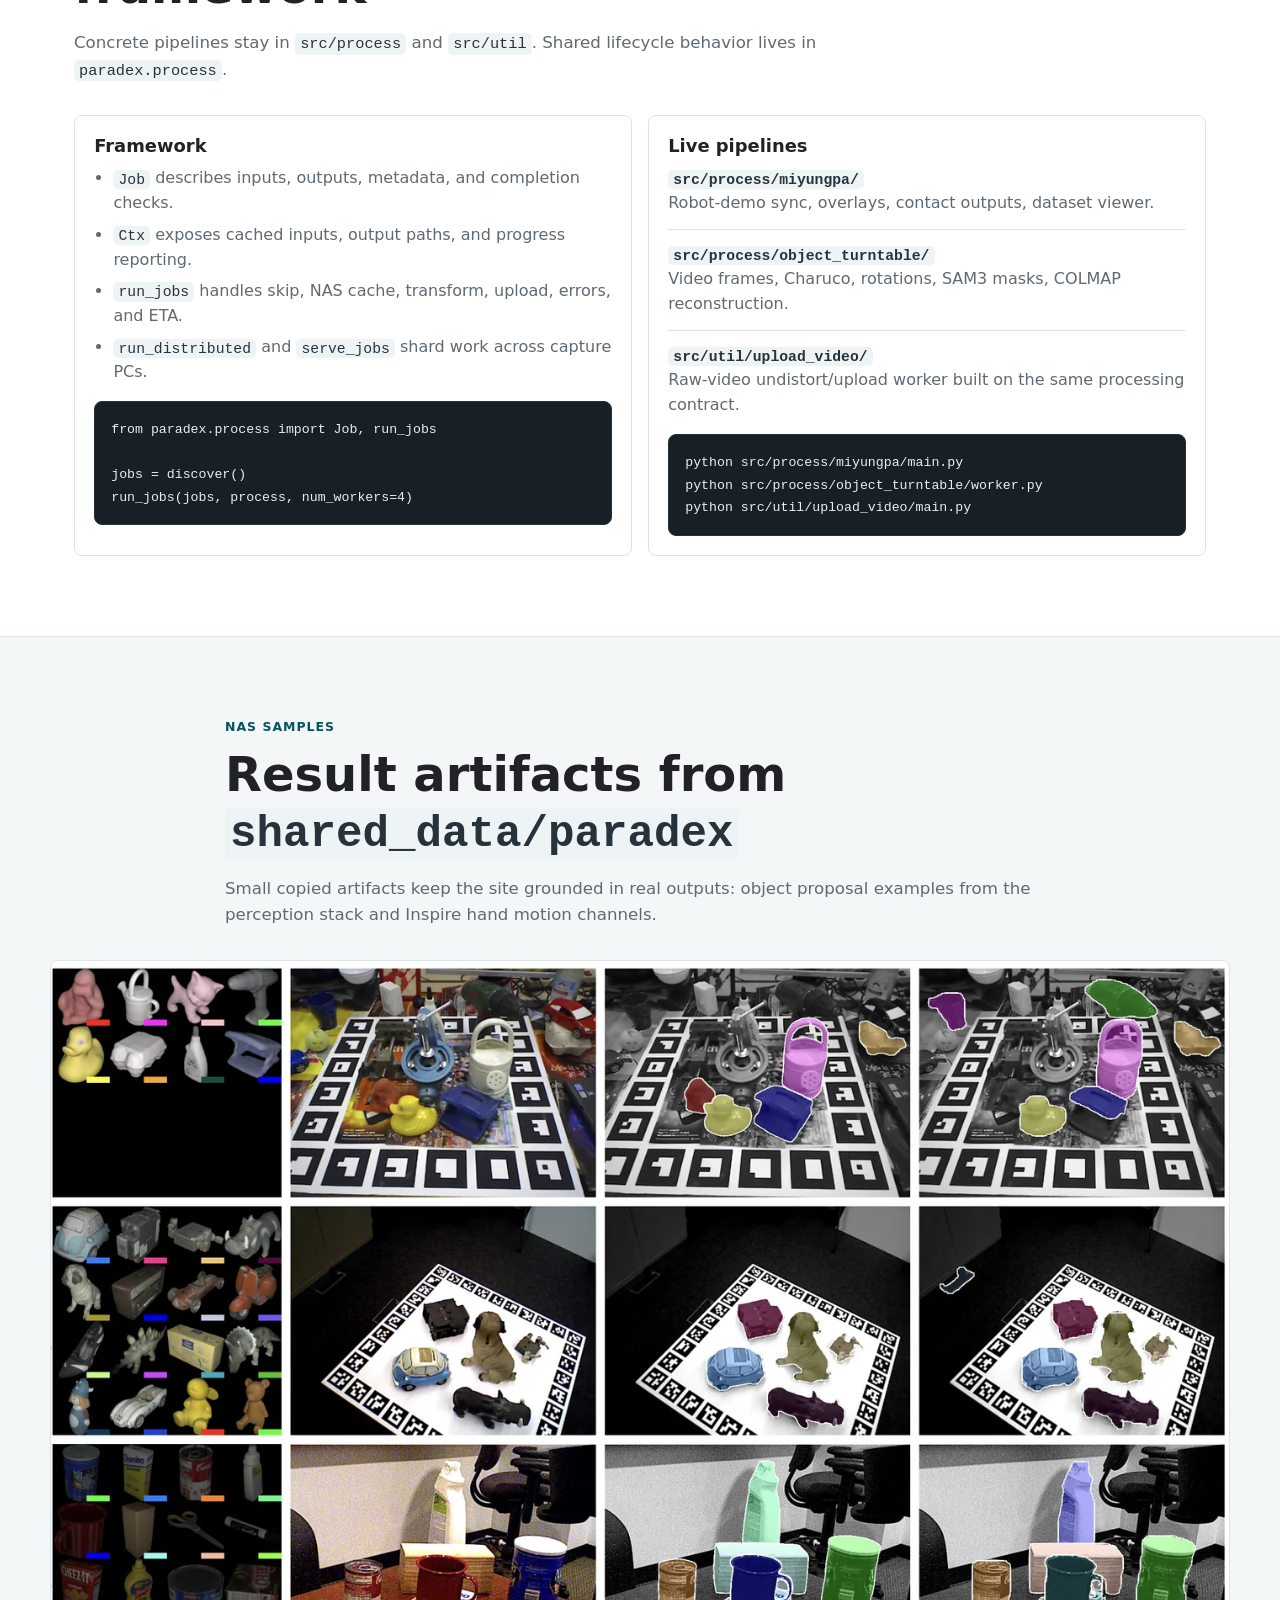
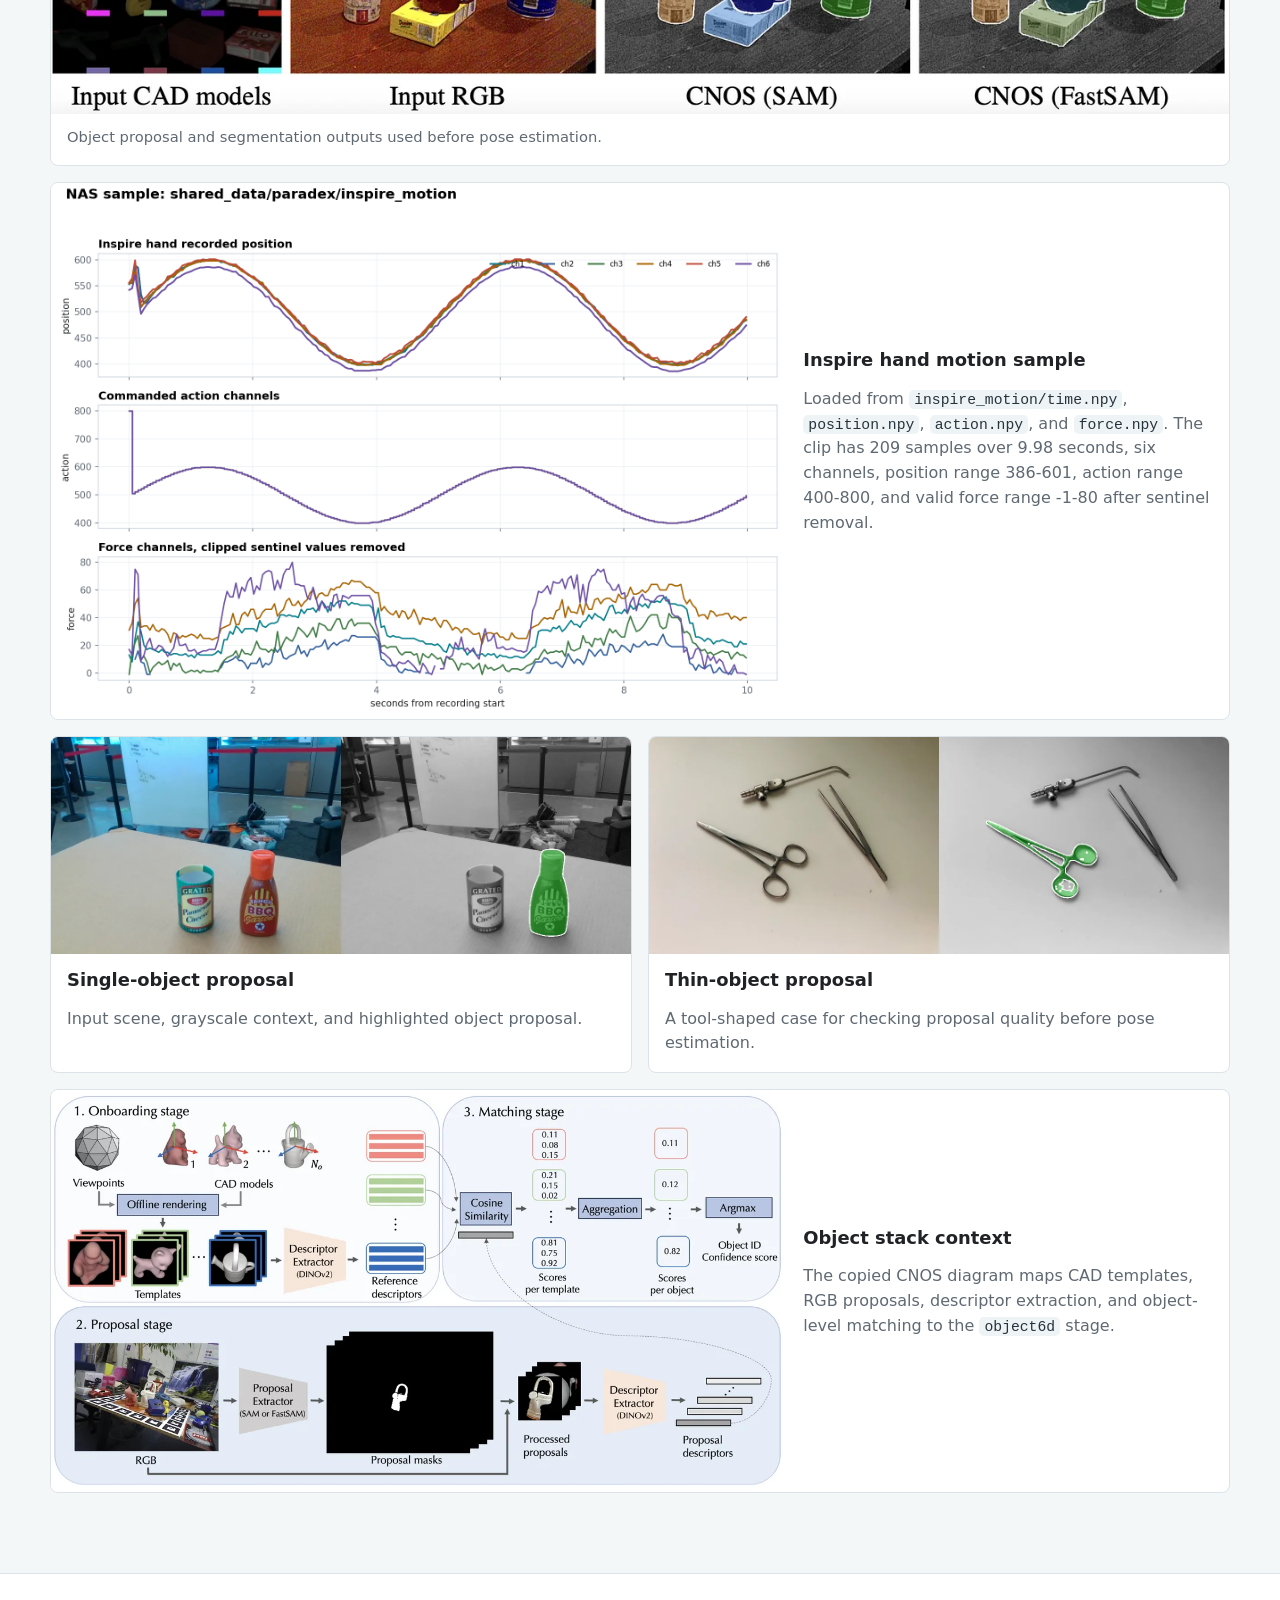
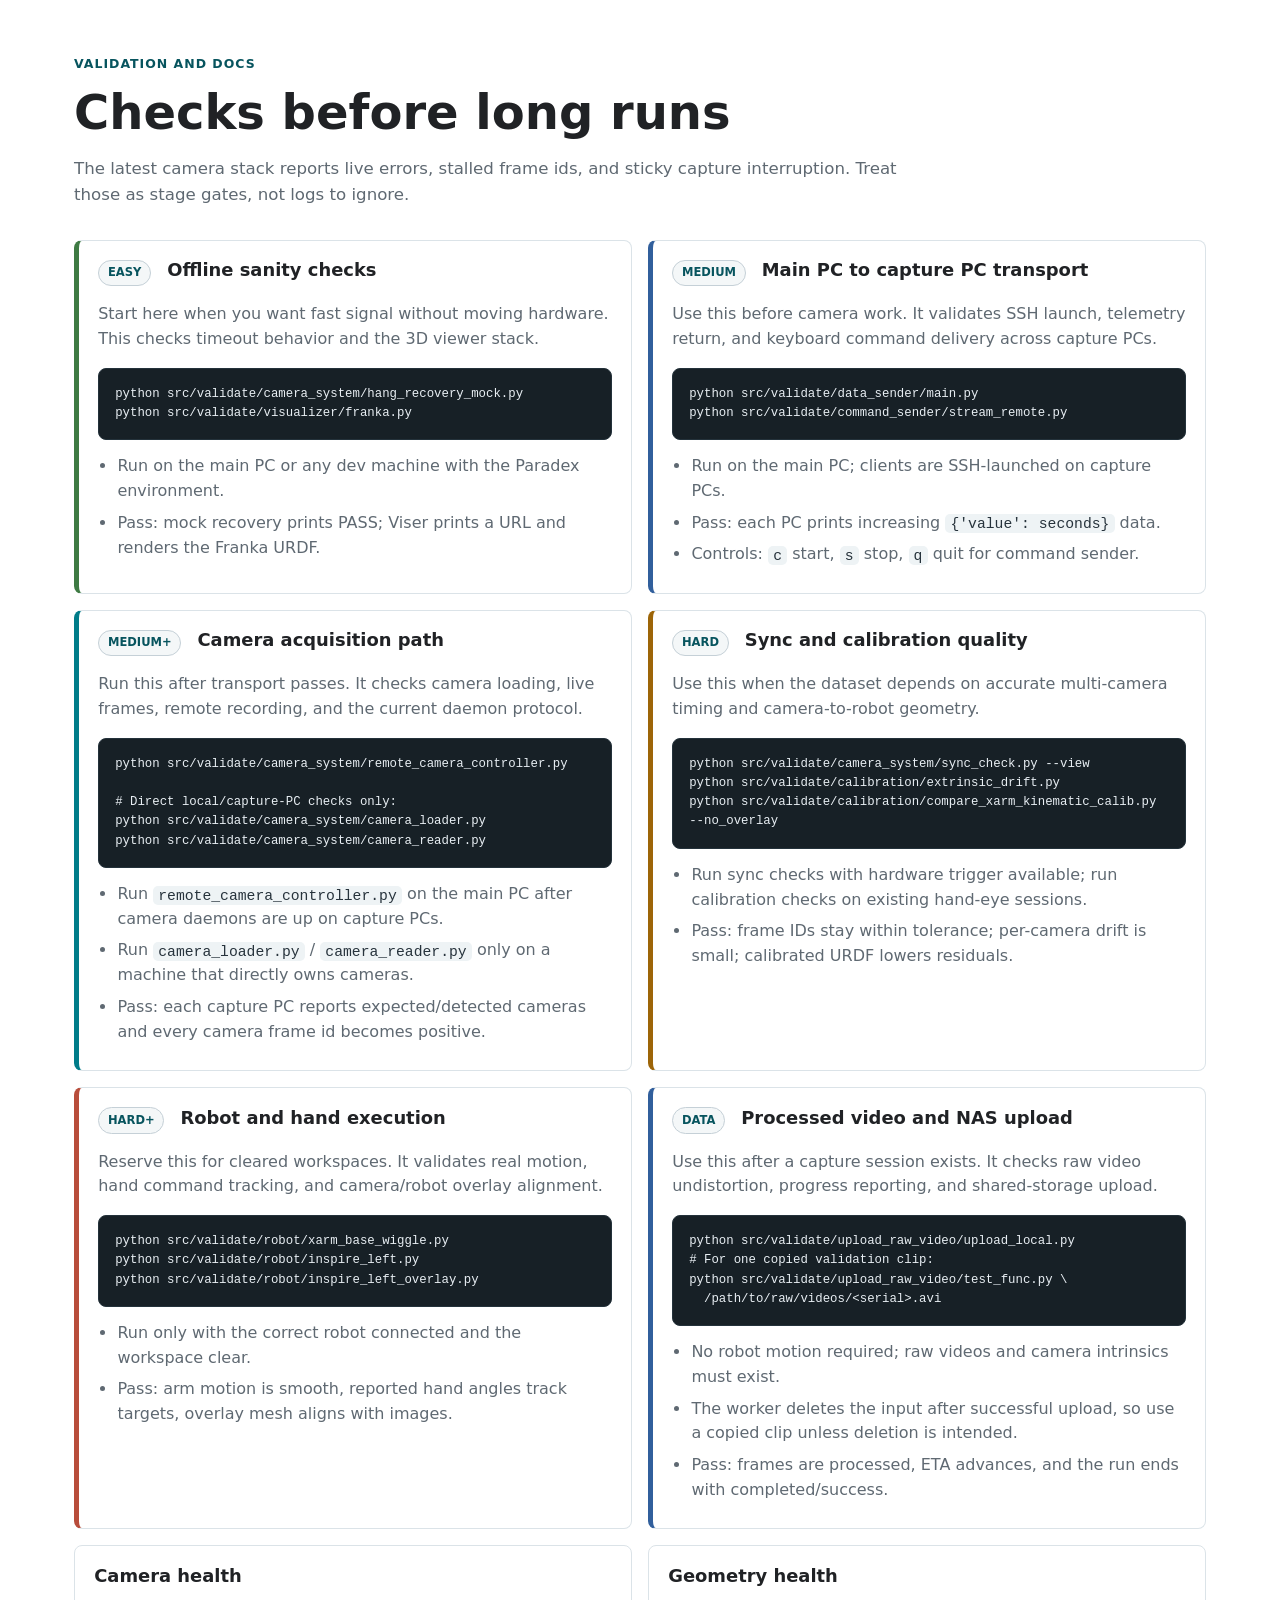
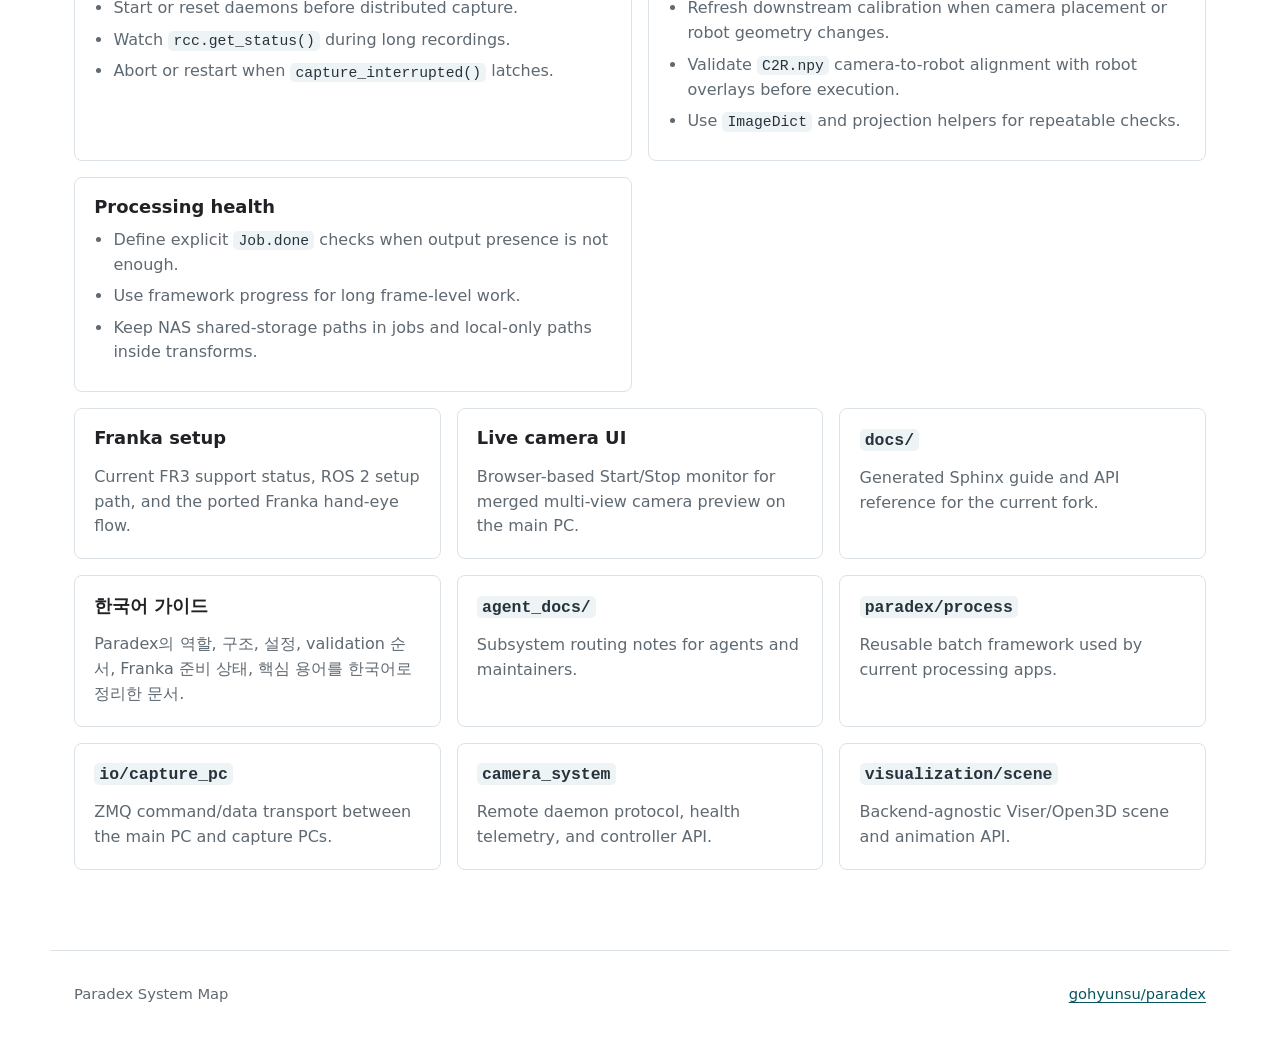
==== commit 3bdb1227: "feat: add live camera monitor UI" ====
--- a/index.html
+++ b/index.html
@@ -20,6 +20,7 @@
         <a href="#updates">Updates</a>
         <a href="#system">System</a>
         <a href="#runtime">Runtime</a>
+        <a href="#live-ui">Live UI</a>
         <a href="#capture">Capture</a>
         <a href="#processing">Processing</a>
         <a href="#results">Results</a>
@@ -41,6 +42,7 @@
         <div class="hero-actions" aria-label="Primary actions">
           <a class="button primary" href="#overview">What it does</a>
           <a class="button" href="#system">View pipeline</a>
+          <a class="button" href="#live-ui">Live camera UI</a>
           <a class="button" href="docs/index.html">Open docs</a>
           <a class="button" href="docs/korean_guide.html">한국어 가이드</a>
         </div>
@@ -234,8 +236,12 @@
           <p><code>src/util/camera_tuning/remote_tuner.py</code> adjusts per-camera exposure/gain through running daemons and saves <code>camera.json</code>.</p>
         </article>
         <article class="update-card">
+          <h3>Browser camera monitor</h3>
+          <p><code>src/capture/camera/live_monitor.py</code> serves a Start/Stop UI for low-latency merged multi-view preview on the main PC.</p>
+        </article>
+        <article class="update-card">
           <h3>Docs expanded</h3>
-          <p>Generated docs now cover calibration, dataset acquisition, image ops, process, camera protocol, transport, and scene visualization.</p>
+          <p>Generated and static docs now cover calibration, dataset acquisition, live preview, process, camera protocol, transport, and scene visualization.</p>
         </article>
       </div>
     </section>
@@ -326,6 +332,41 @@
             <li><code>paradex/io</code>: camera, transport, robot, teleop IO.</li>
             <li><code>paradex/image</code>: <code>ImageDict</code>, undistort, marker detection, projection, merge.</li>
             <li><code>paradex/visualization/scene</code>: Viser/Open3D scene API for playback and exports.</li>
+          </ul>
+        </article>
+      </div>
+    </section>
+
+    <section id="live-ui" class="section" aria-labelledby="live-ui-title">
+      <div class="section-head">
+        <p class="eyebrow">Live camera UI</p>
+        <h2 id="live-ui-title">Check the multi-view rig from a browser</h2>
+        <p>
+          The first UI entry point is a main-PC web monitor for live camera preview.
+          It uses the existing remote camera daemons and stream clients, so it
+          validates the same path used by command-line preview.
+        </p>
+      </div>
+
+      <div class="process-lanes">
+        <article class="lane">
+          <h3>Run on the main PC</h3>
+          <pre><code>python src/camera/reset_cameras.py
+
+python src/capture/camera/live_monitor.py \
+  --host 0.0.0.0 \
+  --port 8792</code></pre>
+          <p>Open <code>http://&lt;main-pc&gt;:8792</code> and press <strong>Start stream</strong>.</p>
+        </article>
+
+        <article class="lane">
+          <h3>What it controls</h3>
+          <ul class="dense-list">
+            <li>SSH-launches <code>stream_client.py</code> on capture PCs.</li>
+            <li>Arms acquisition through <code>remote_camera_controller</code>.</li>
+            <li>Enables the live stream sink with <code>rcc.set_stream(True)</code>.</li>
+            <li>Shows merged JPEG preview, capture-PC status, frame IDs, and frame age.</li>
+            <li>Stop sends <code>exit</code> to remote preview clients.</li>
           </ul>
         </article>
       </div>
@@ -361,6 +402,14 @@
 rcc.set_record(on=False)
 rcc.stop()
 rcc.end()</code></pre>
+        </article>
+
+        <article class="mode-card">
+          <h3>Browser multi-view preview</h3>
+          <p>Preview camera health and framing without opening an OpenCV window on the main PC.</p>
+          <pre><code>python src/capture/camera/live_monitor.py \
+  --host 0.0.0.0 \
+  --port 8792</code></pre>
         </article>
 
         <article class="mode-card">
@@ -643,6 +692,10 @@
           <h3>Franka setup</h3>
           <p>Current FR3 support status, ROS 2 setup path, and the ported Franka hand-eye flow.</p>
         </a>
+        <a class="link-card" href="docs/live_camera_ui.html">
+          <h3>Live camera UI</h3>
+          <p>Browser-based Start/Stop monitor for merged multi-view camera preview on the main PC.</p>
+        </a>
         <a class="link-card" href="docs/index.html">
           <h3><code>docs/</code></h3>
           <p>Generated Sphinx guide and API reference for the current fork.</p>
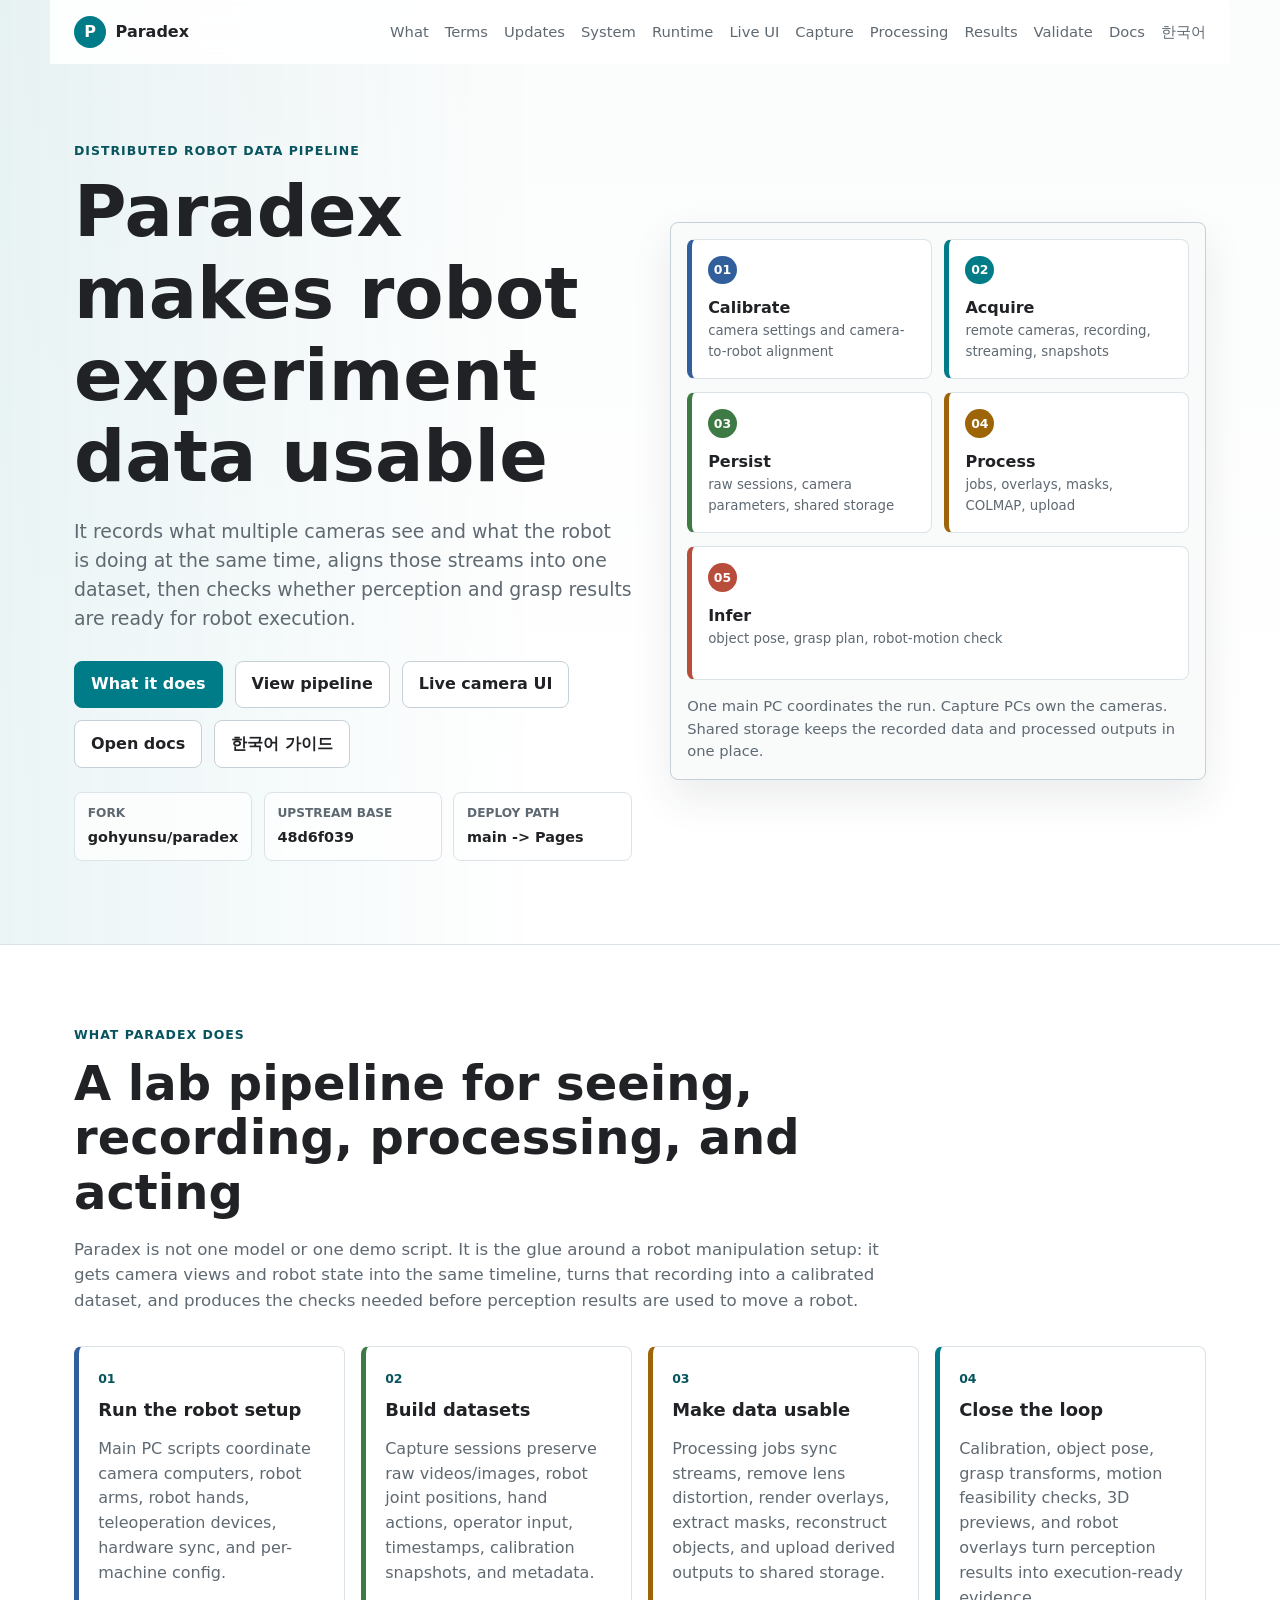
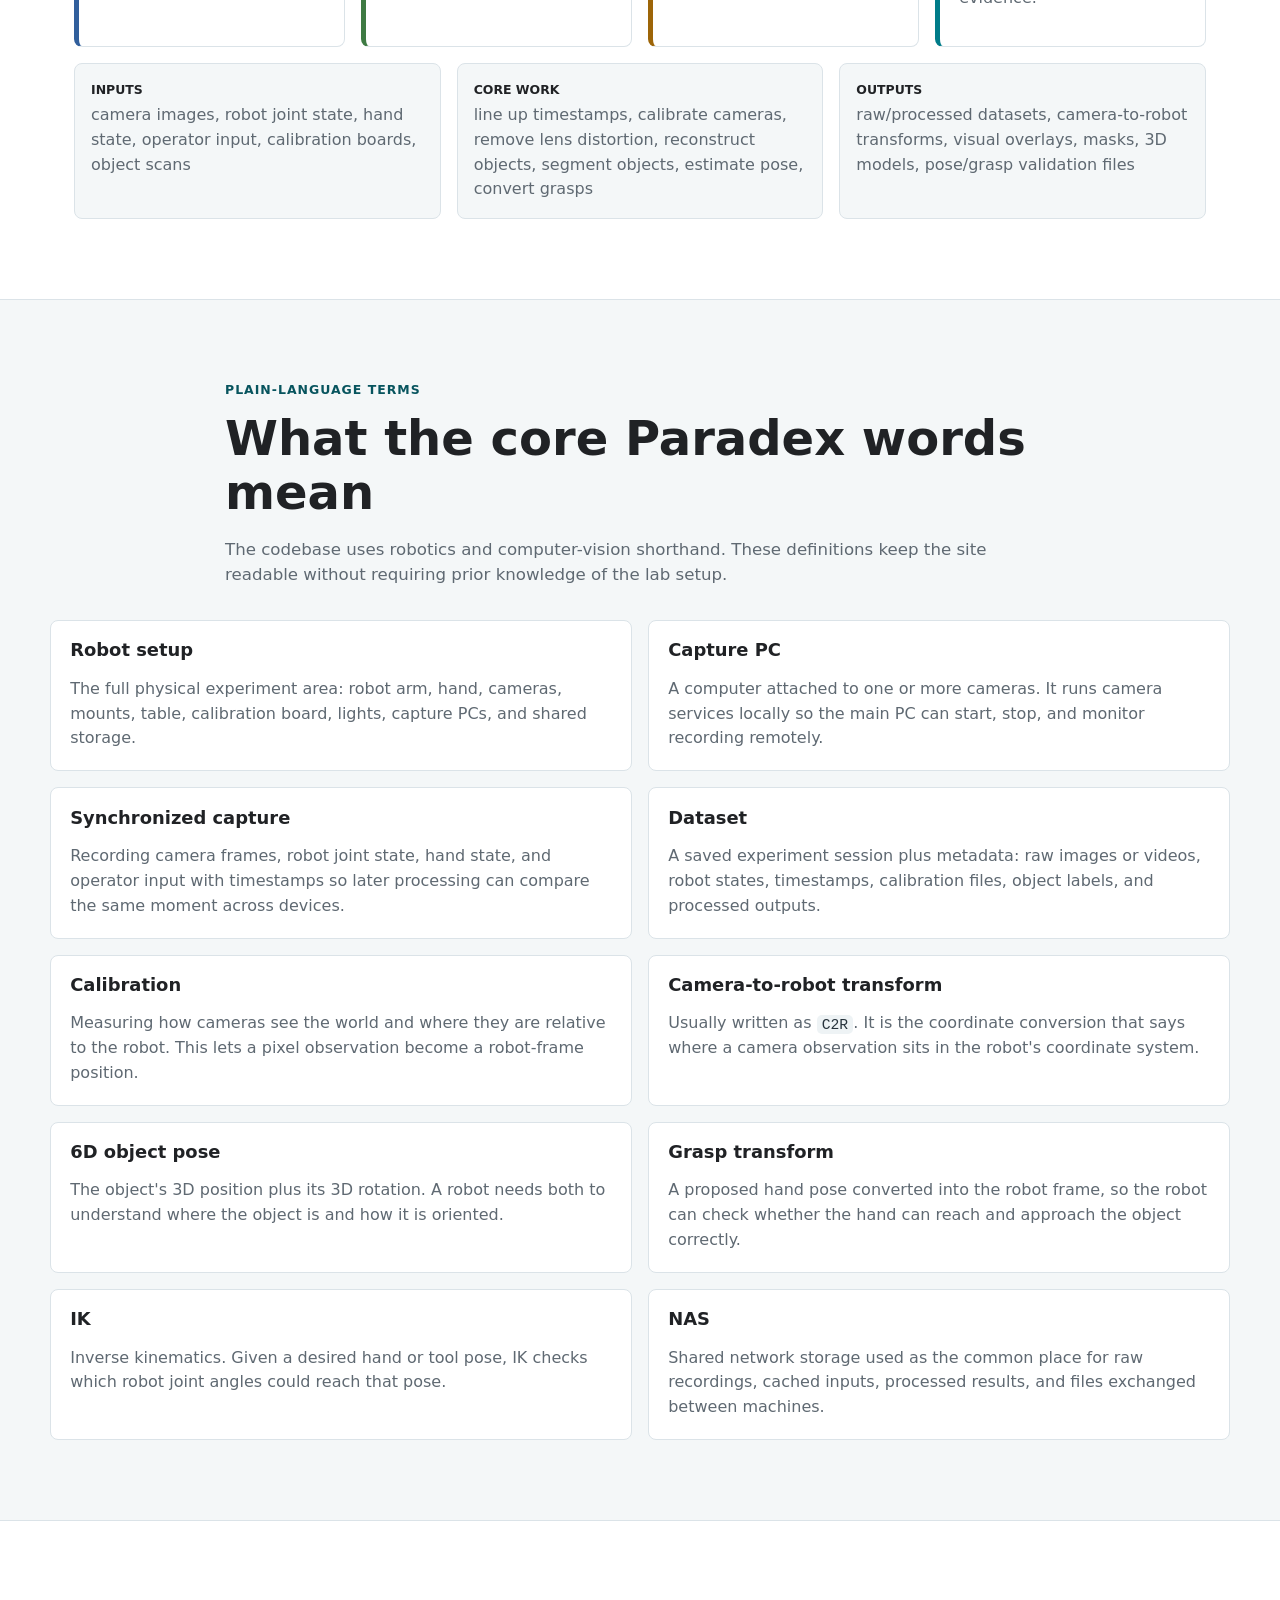
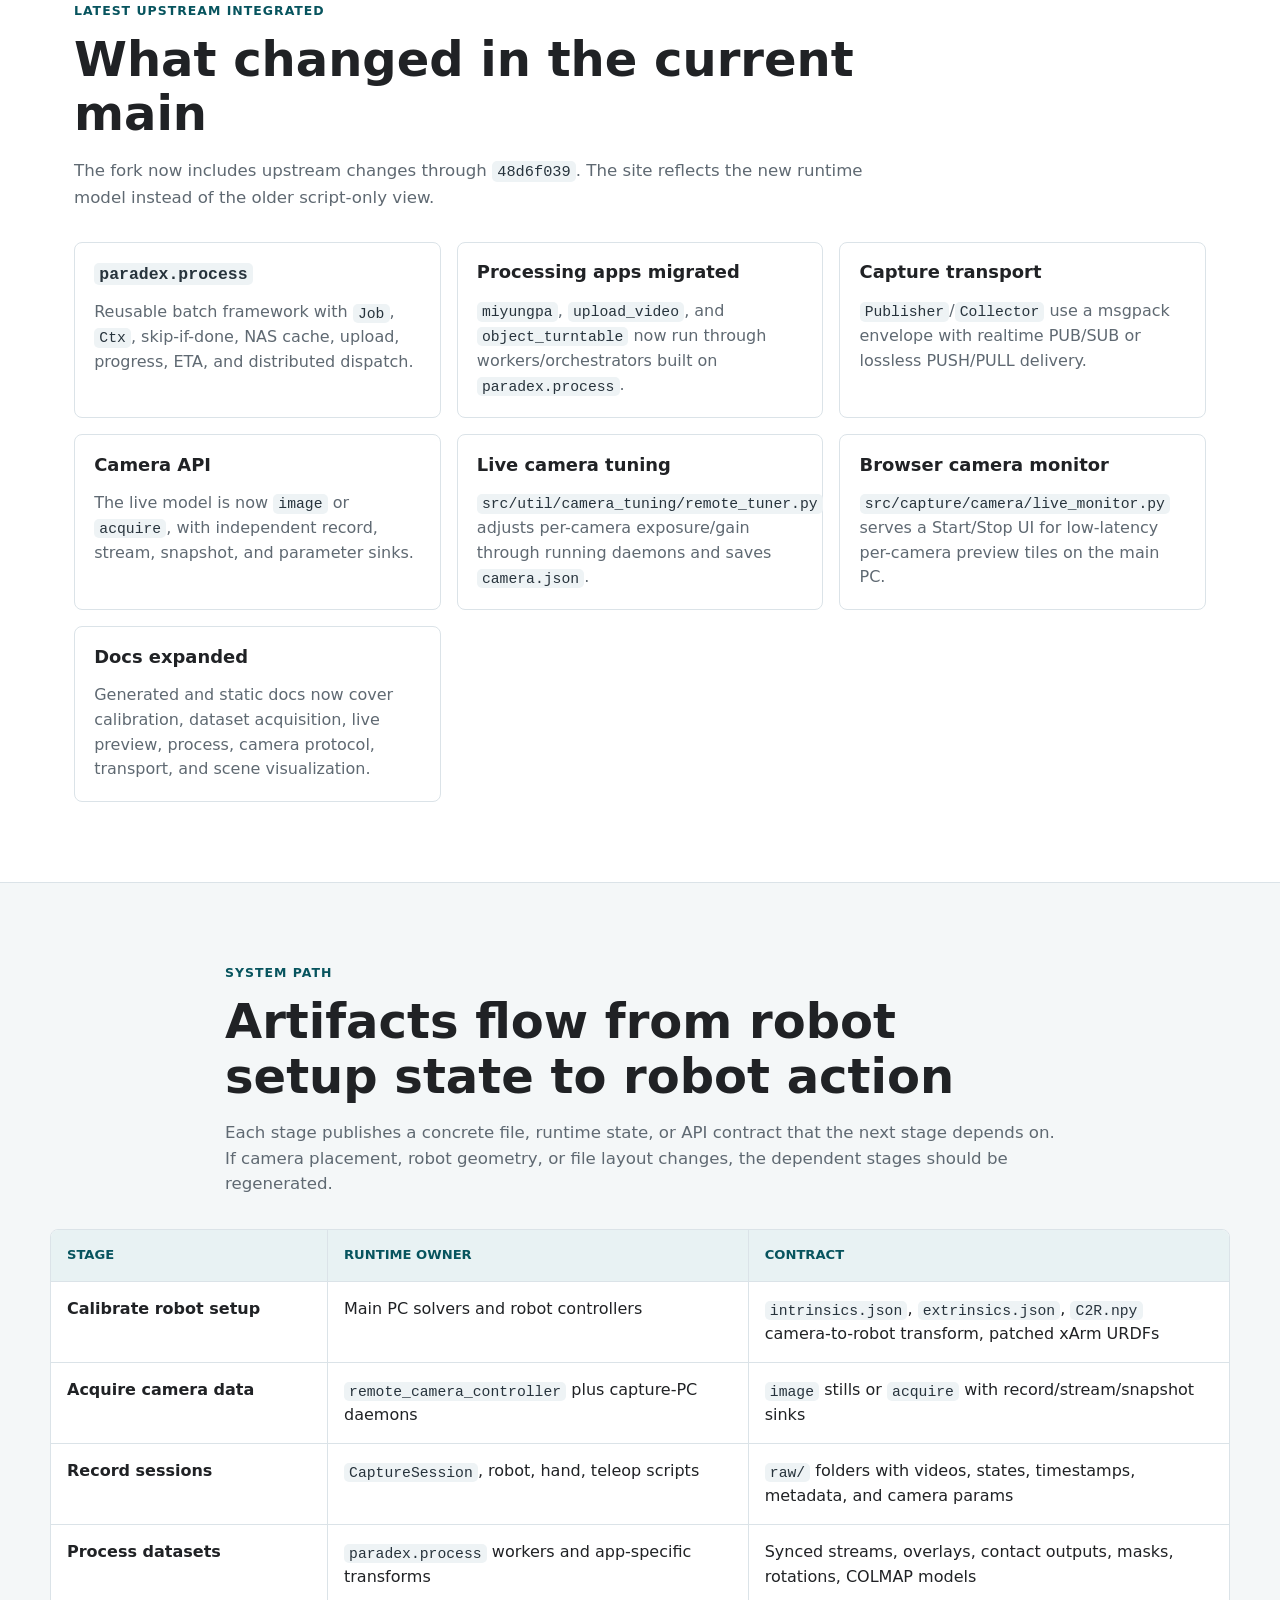
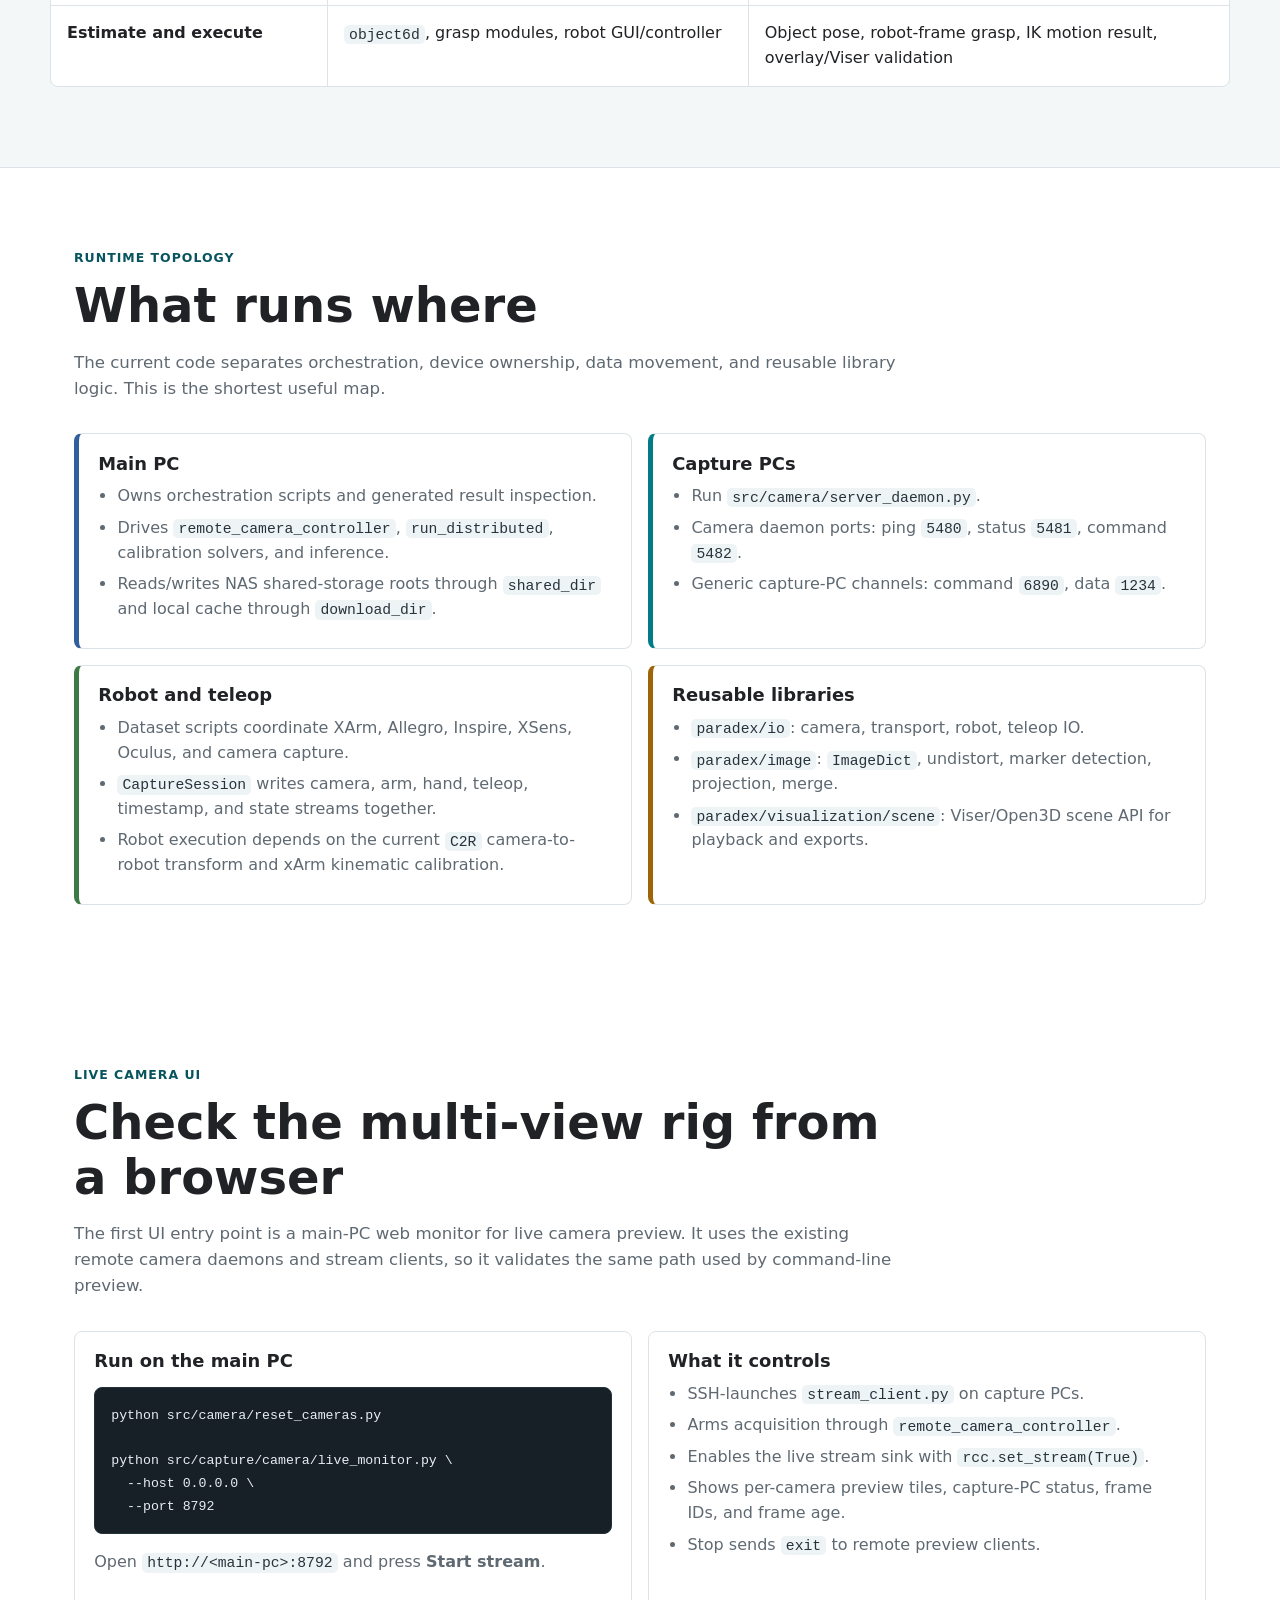
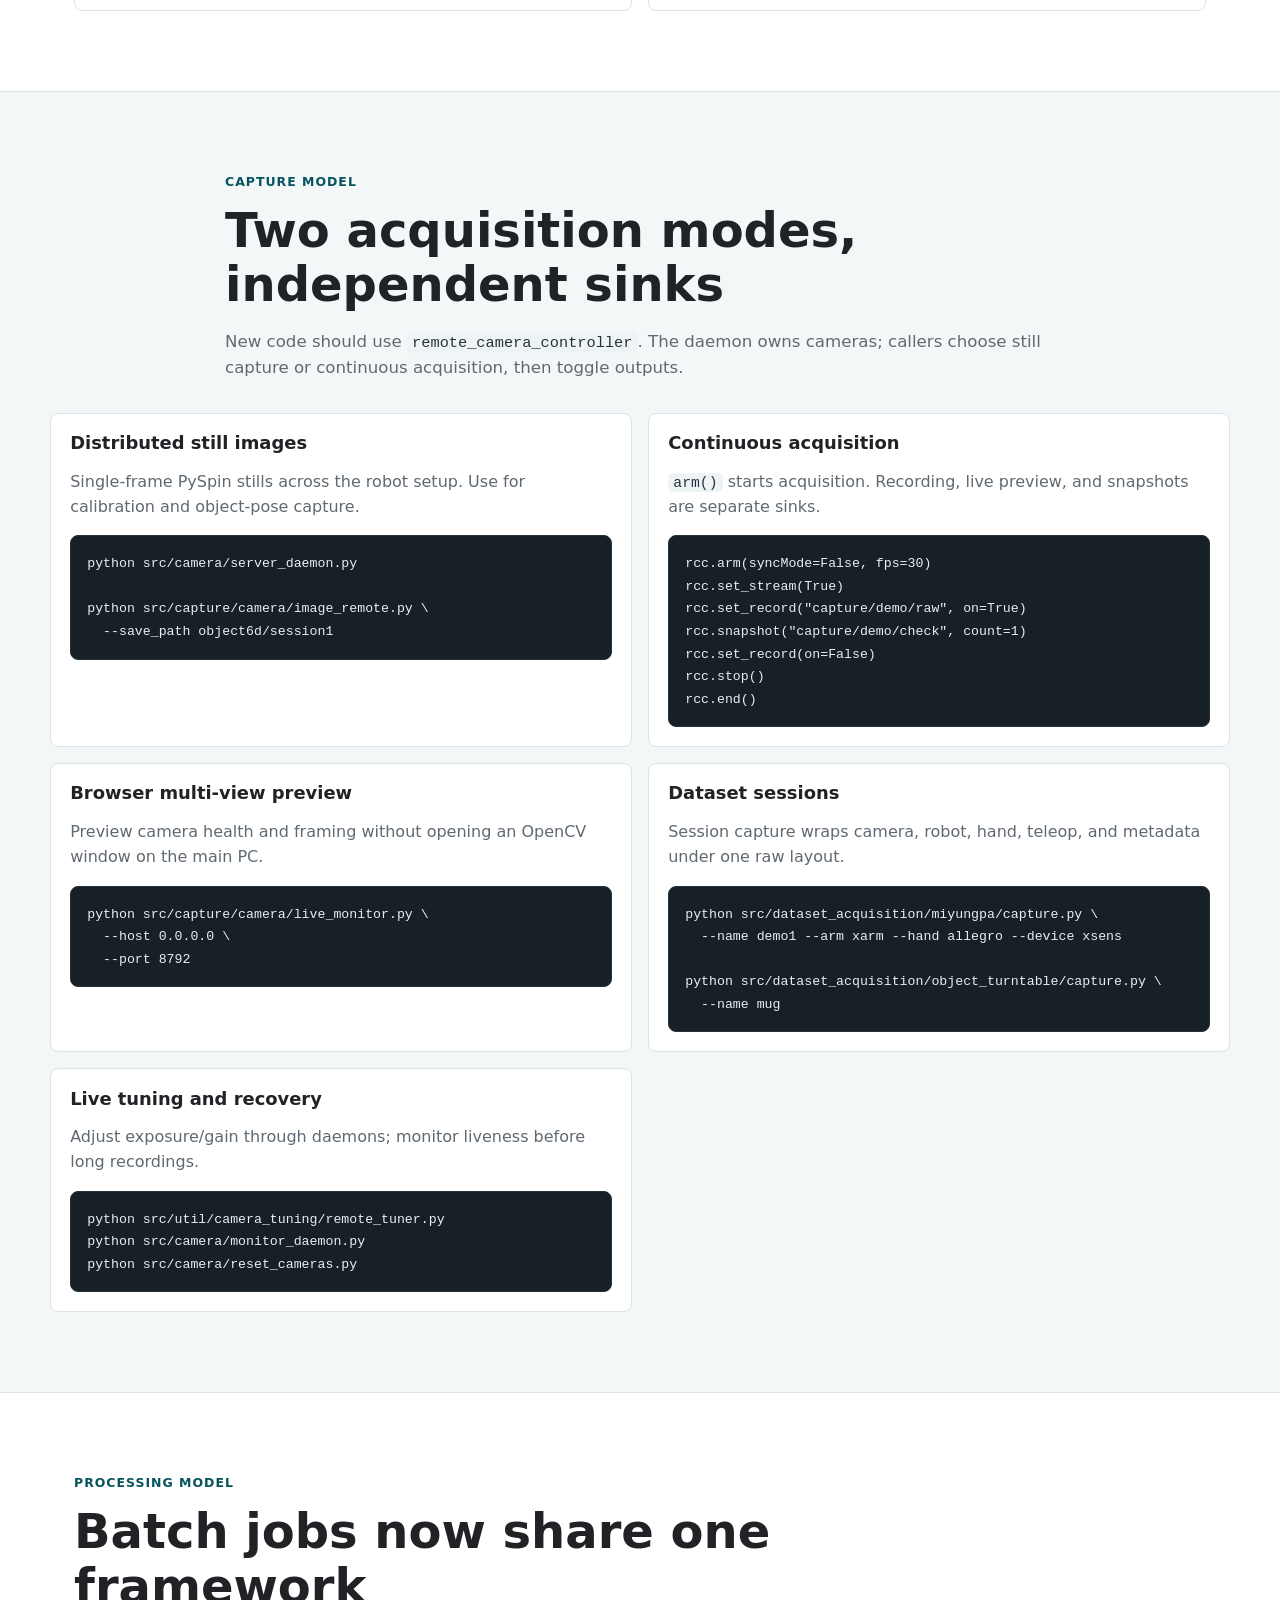
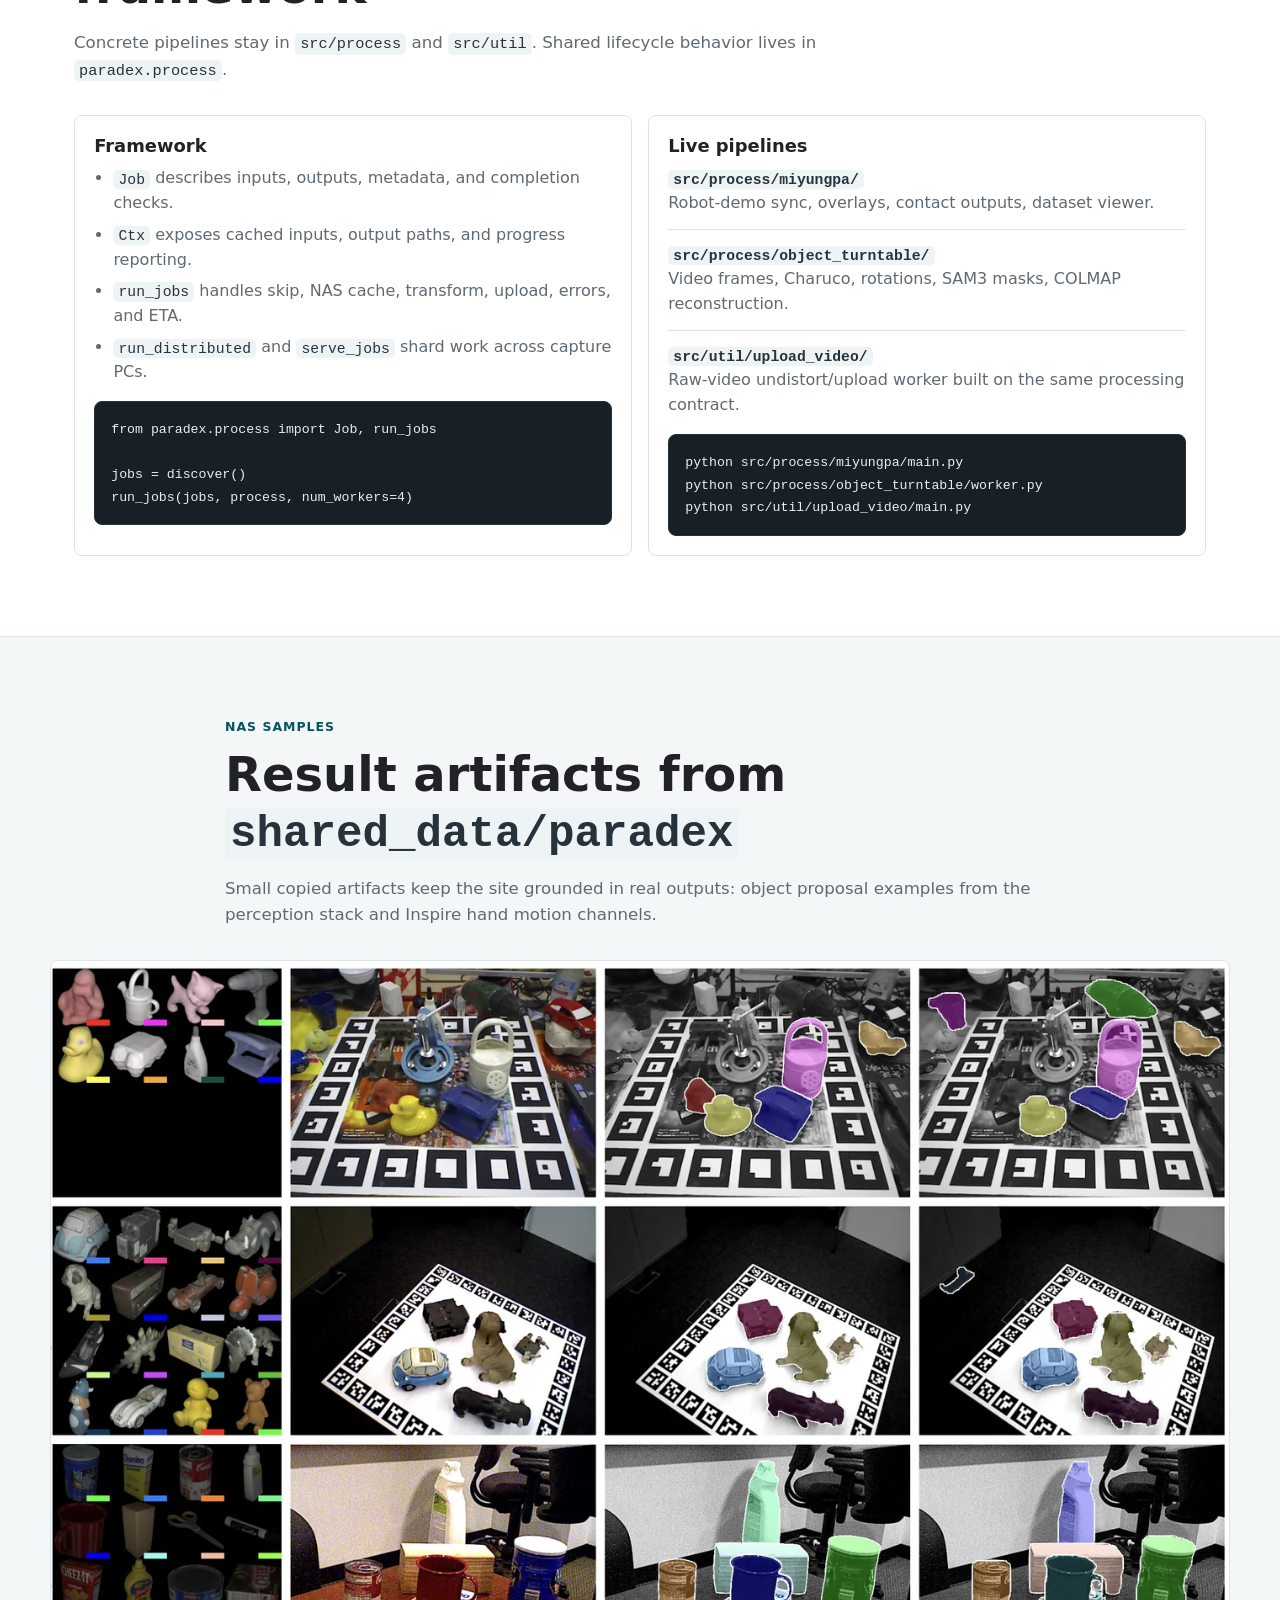
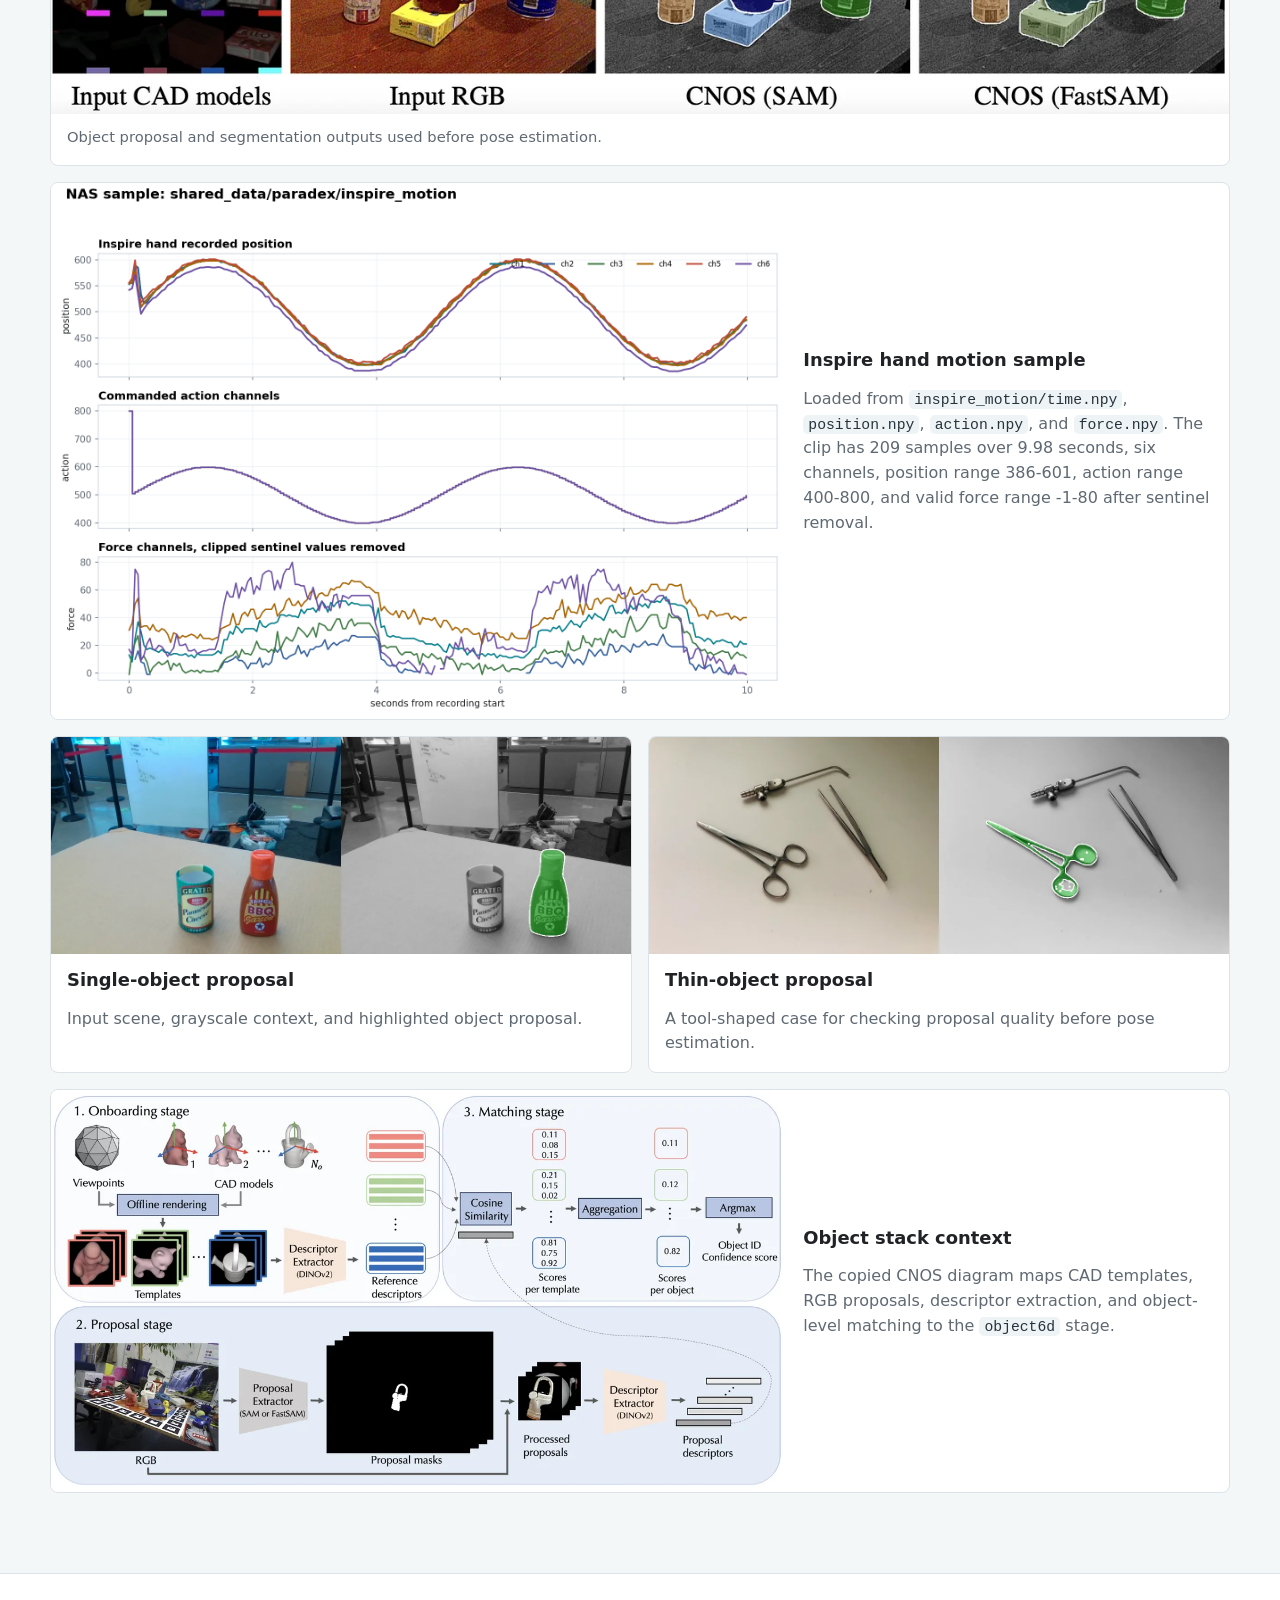
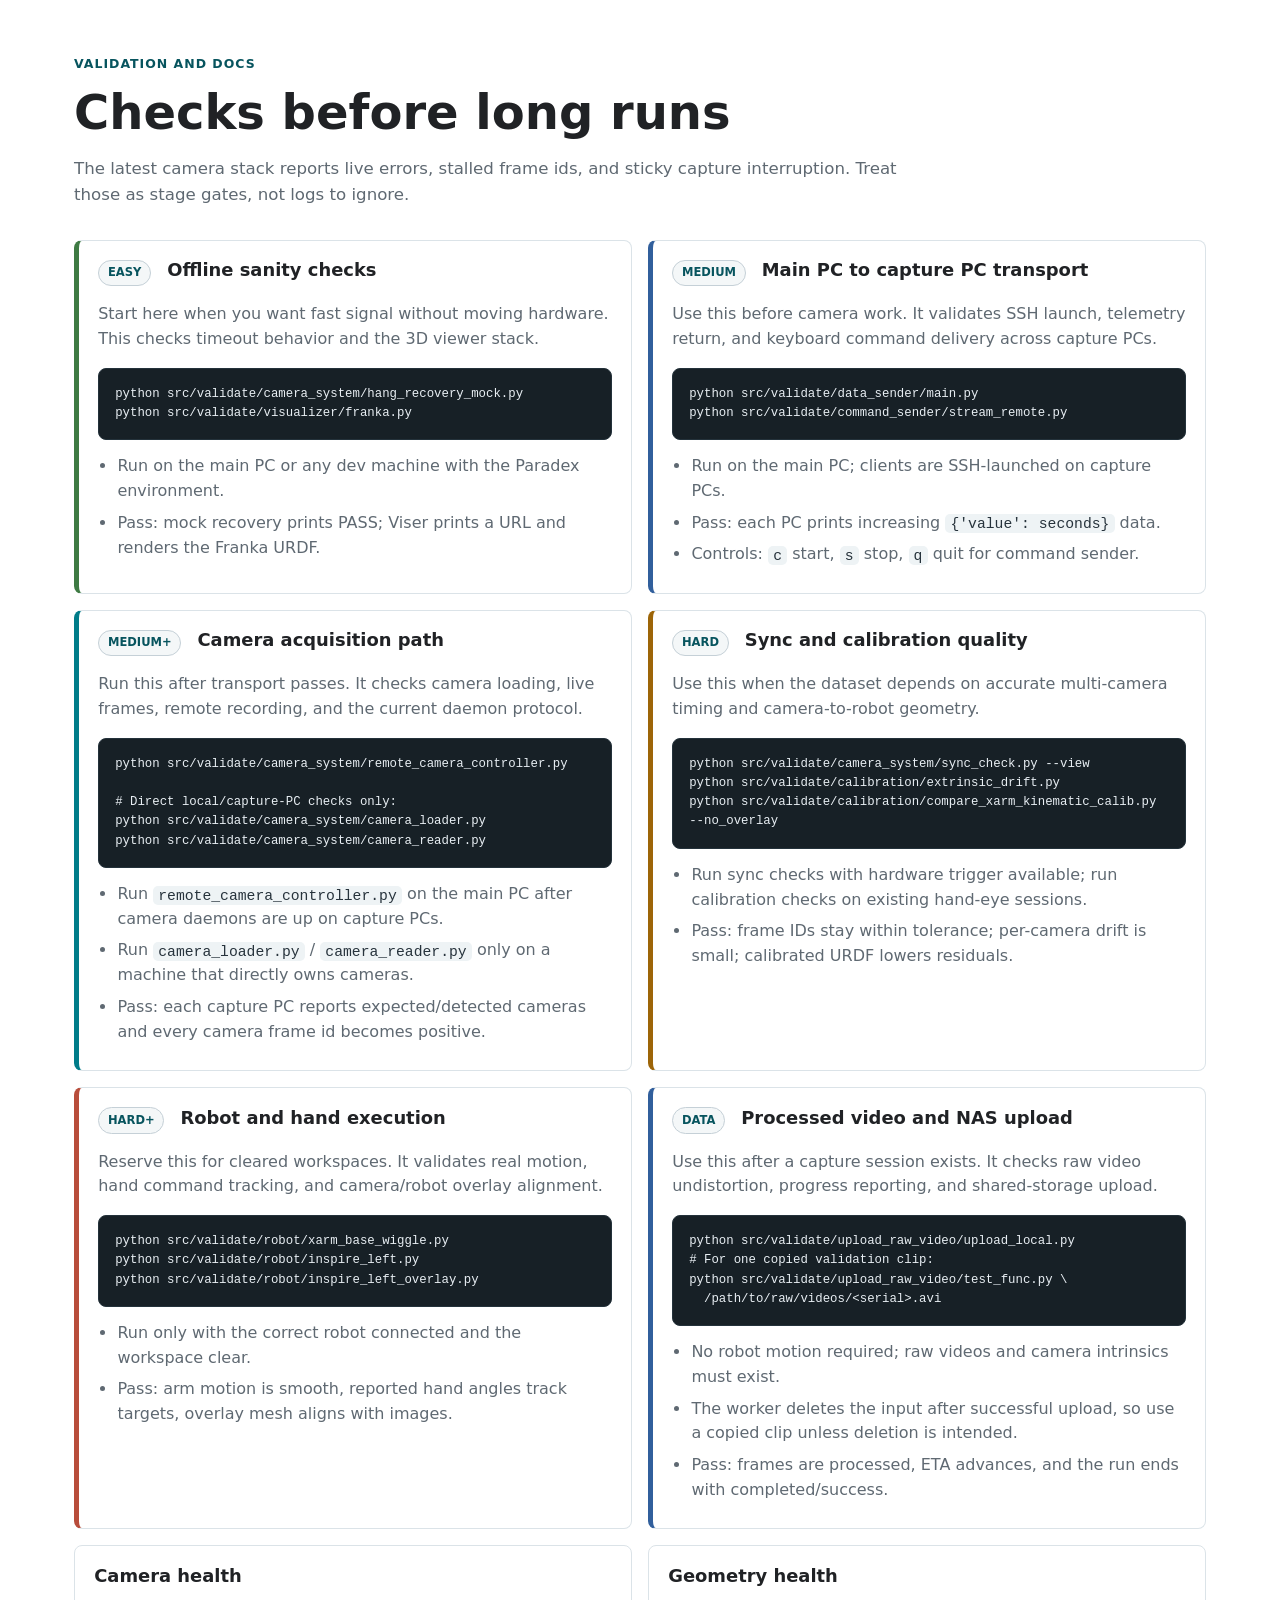
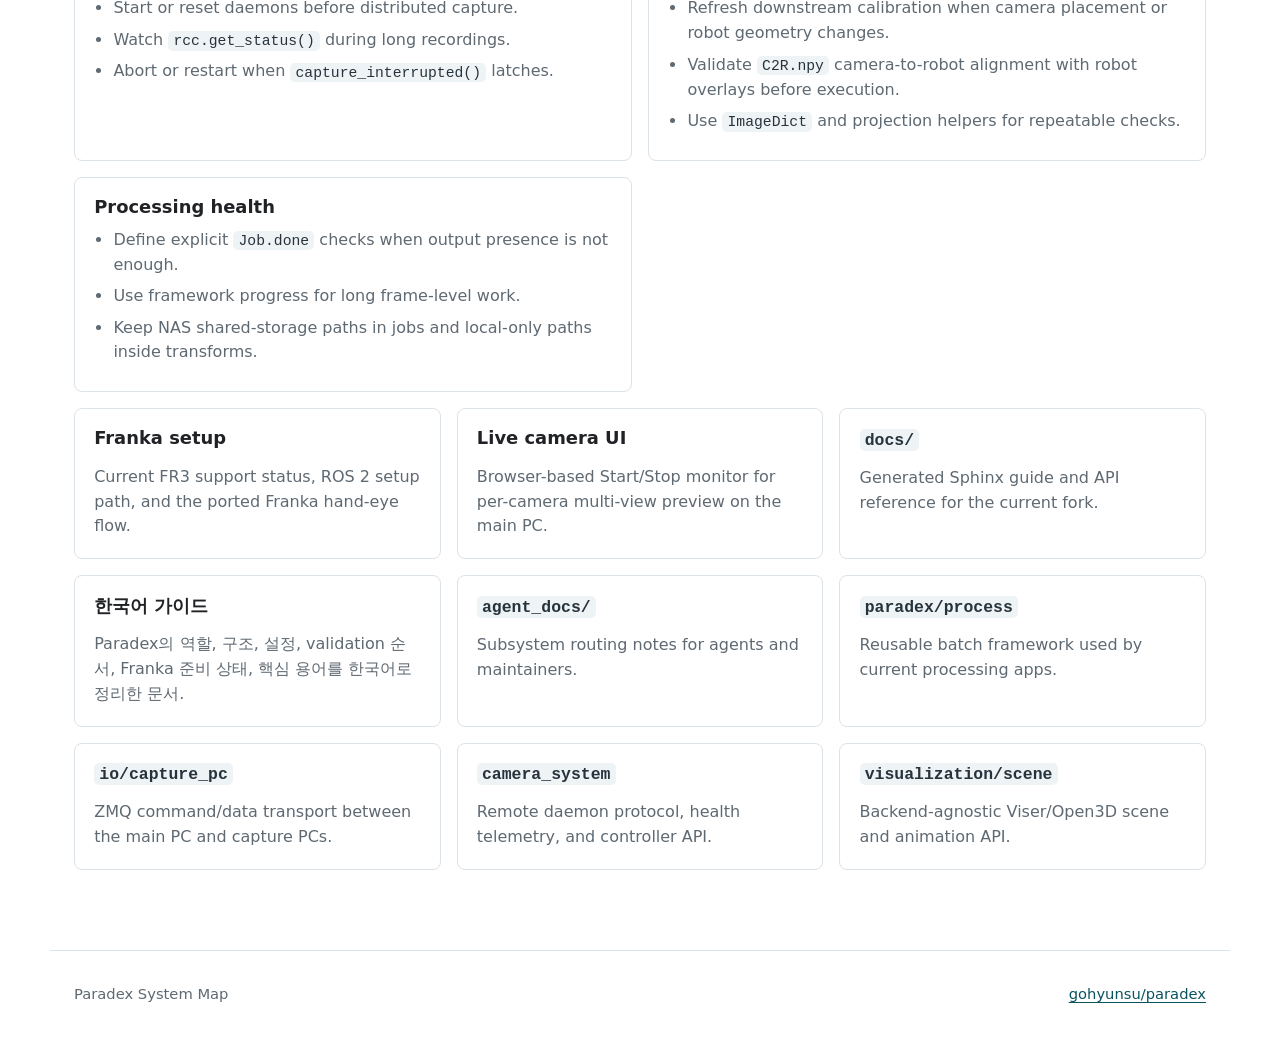
==== commit 7f72a4c4: "fix: reduce live camera preview latency" ====
--- a/index.html
+++ b/index.html
@@ -237,7 +237,7 @@
         </article>
         <article class="update-card">
           <h3>Browser camera monitor</h3>
-          <p><code>src/capture/camera/live_monitor.py</code> serves a Start/Stop UI for low-latency merged multi-view preview on the main PC.</p>
+          <p><code>src/capture/camera/live_monitor.py</code> serves a Start/Stop UI for low-latency per-camera preview tiles on the main PC.</p>
         </article>
         <article class="update-card">
           <h3>Docs expanded</h3>
@@ -365,7 +365,7 @@
             <li>SSH-launches <code>stream_client.py</code> on capture PCs.</li>
             <li>Arms acquisition through <code>remote_camera_controller</code>.</li>
             <li>Enables the live stream sink with <code>rcc.set_stream(True)</code>.</li>
-            <li>Shows merged JPEG preview, capture-PC status, frame IDs, and frame age.</li>
+            <li>Shows per-camera preview tiles, capture-PC status, frame IDs, and frame age.</li>
             <li>Stop sends <code>exit</code> to remote preview clients.</li>
           </ul>
         </article>
@@ -694,7 +694,7 @@
         </a>
         <a class="link-card" href="docs/live_camera_ui.html">
           <h3>Live camera UI</h3>
-          <p>Browser-based Start/Stop monitor for merged multi-view camera preview on the main PC.</p>
+          <p>Browser-based Start/Stop monitor for per-camera multi-view preview on the main PC.</p>
         </a>
         <a class="link-card" href="docs/index.html">
           <h3><code>docs/</code></h3>
